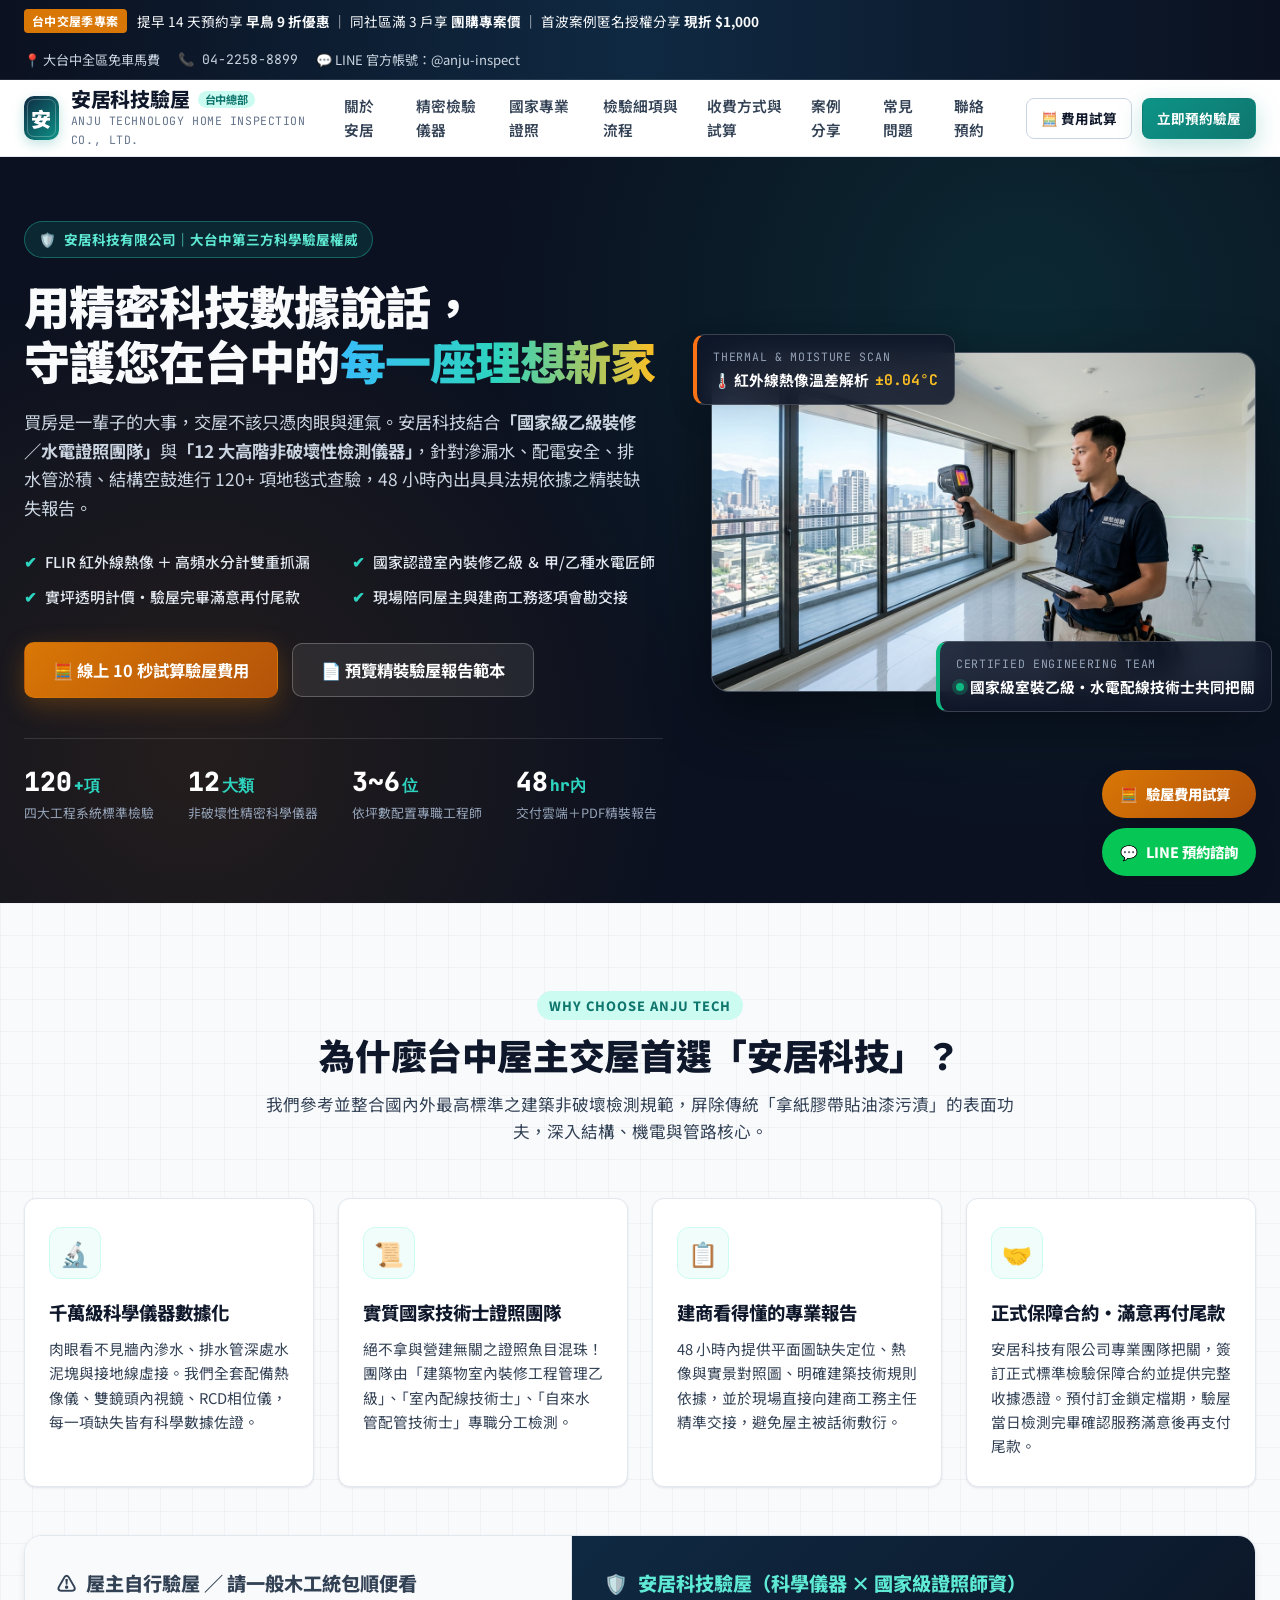
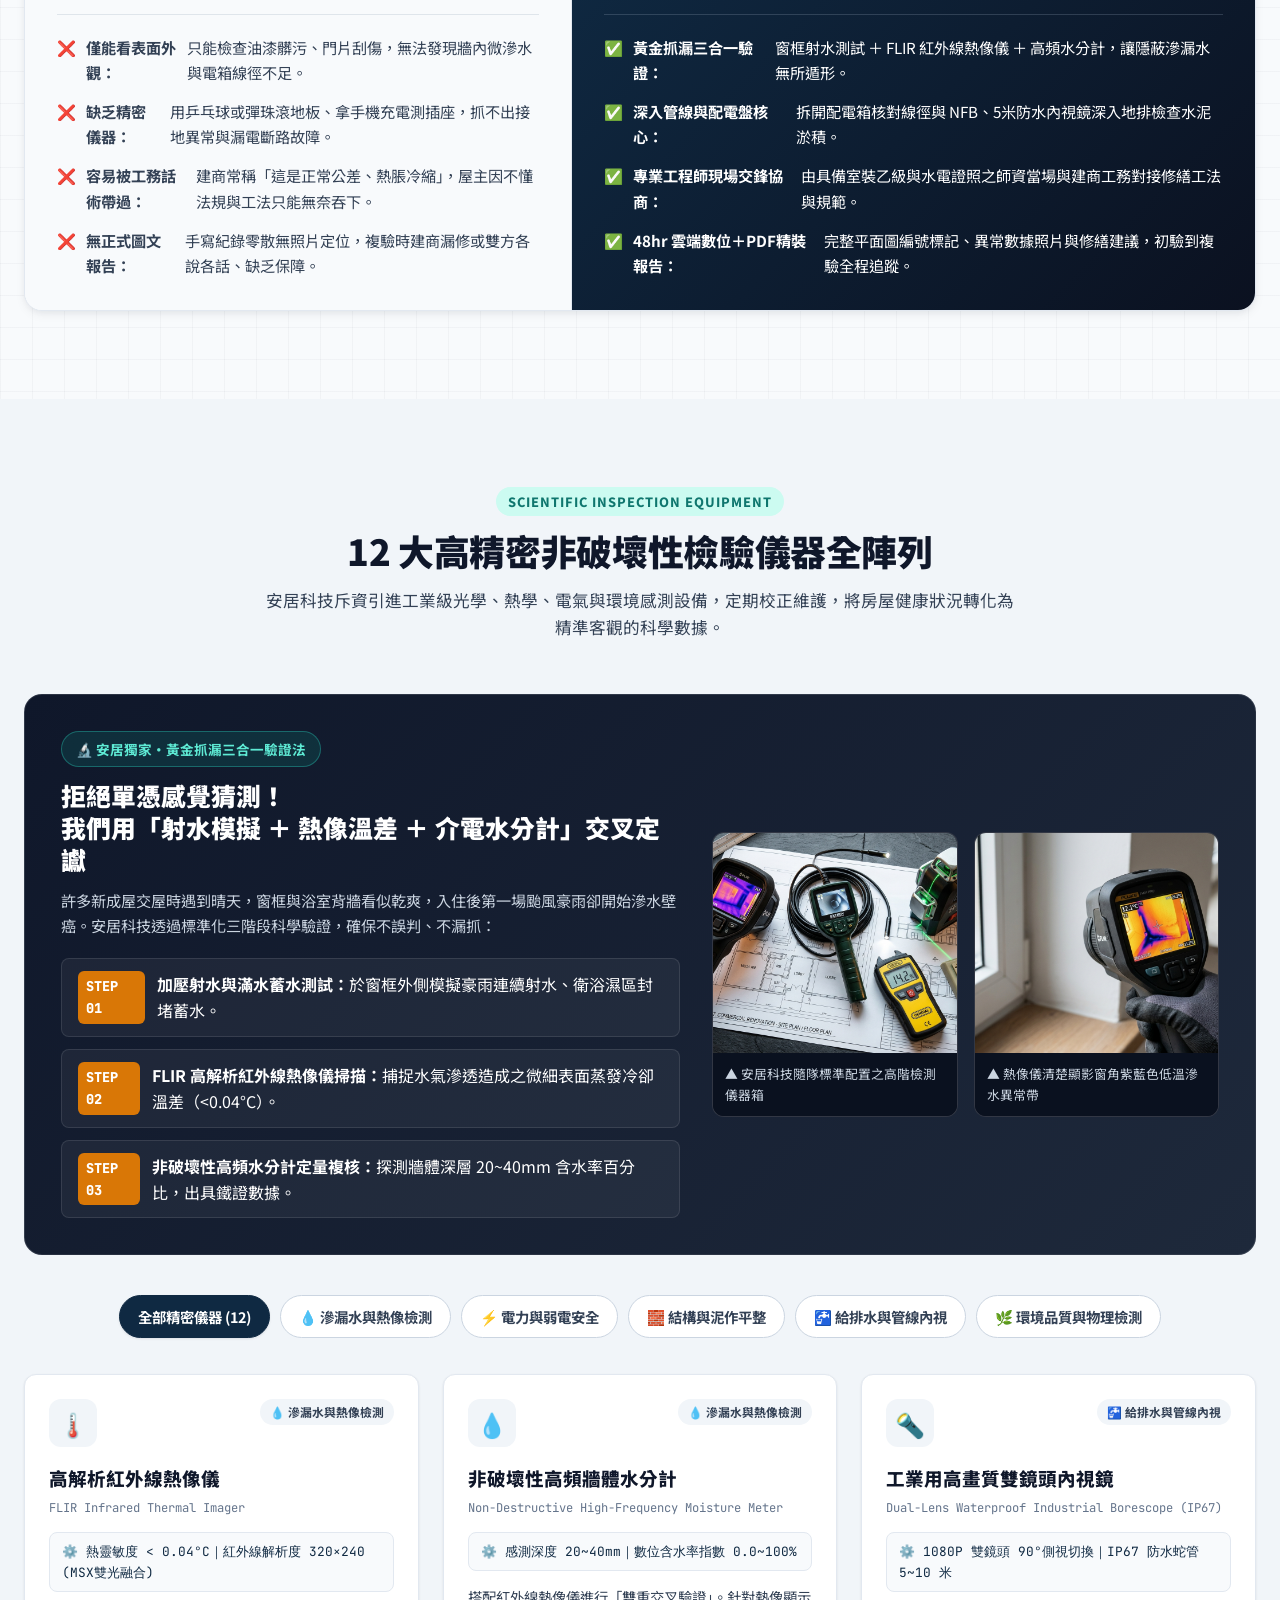
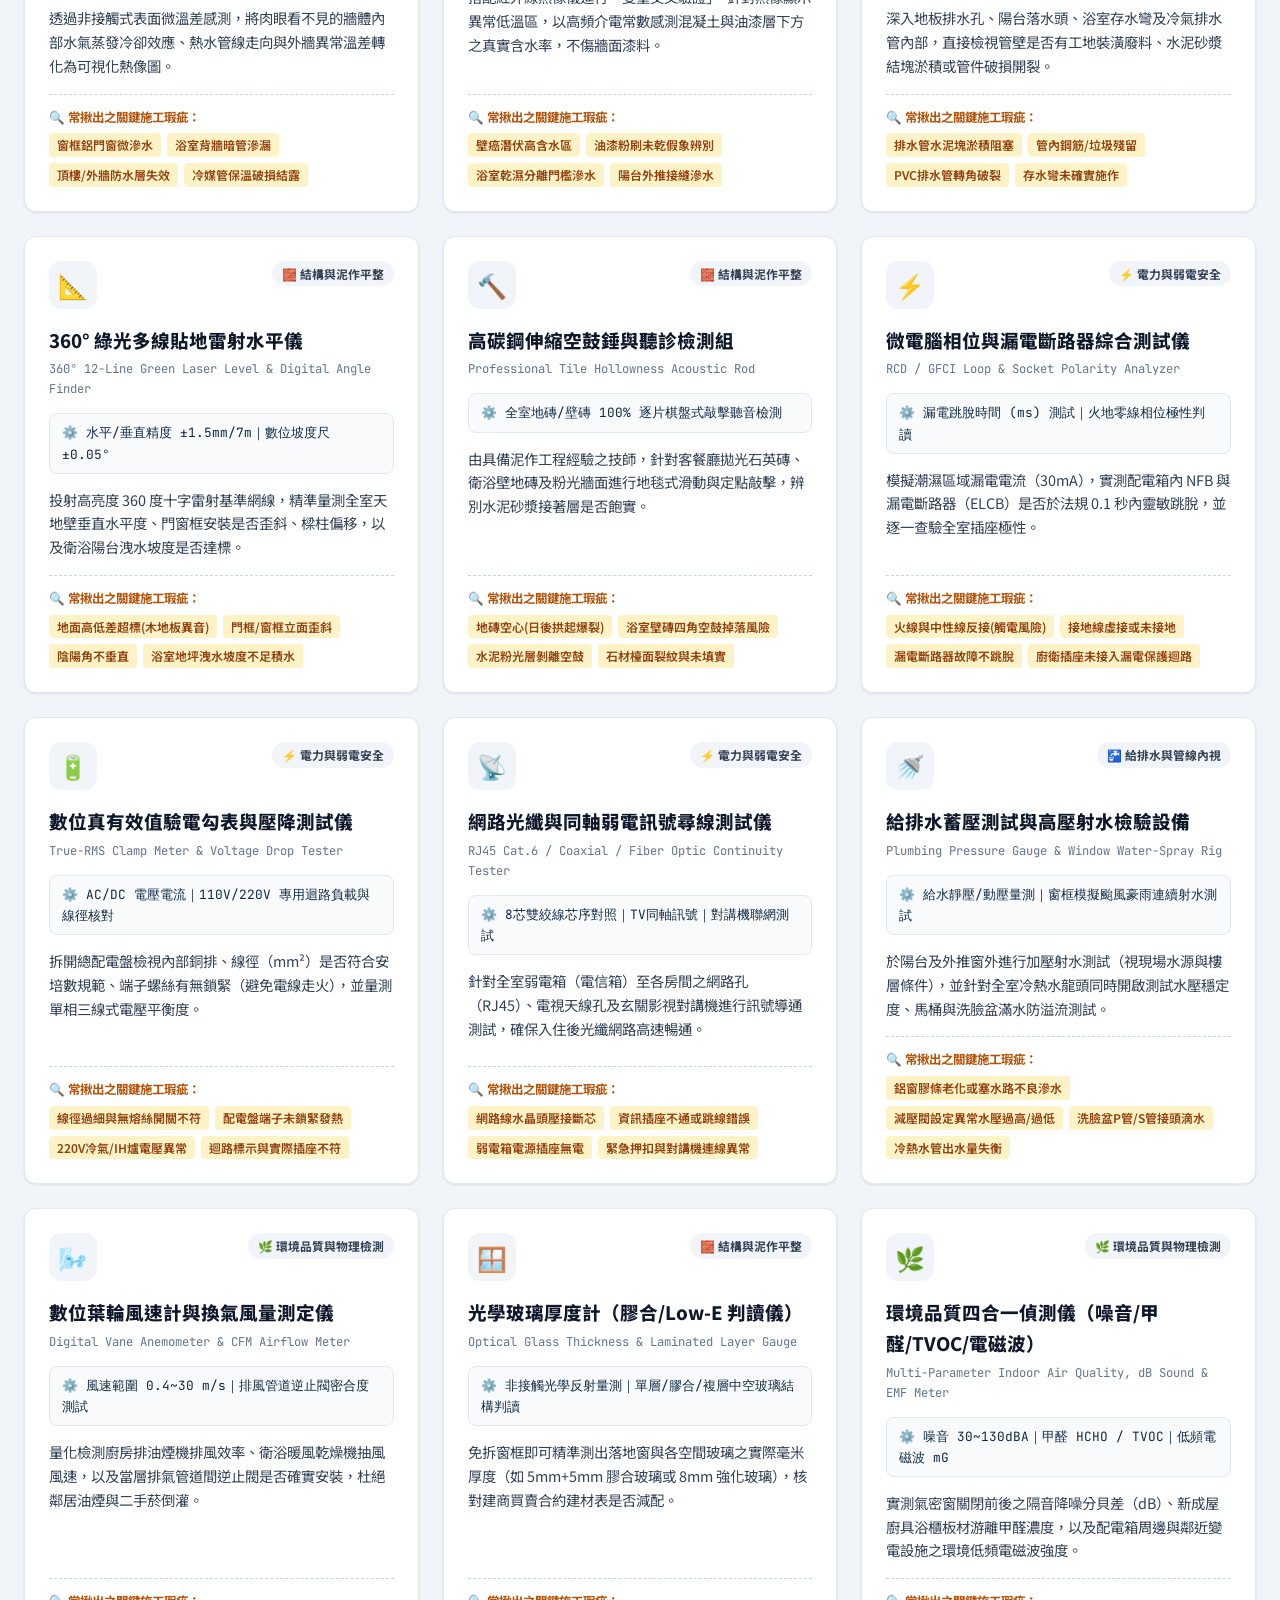
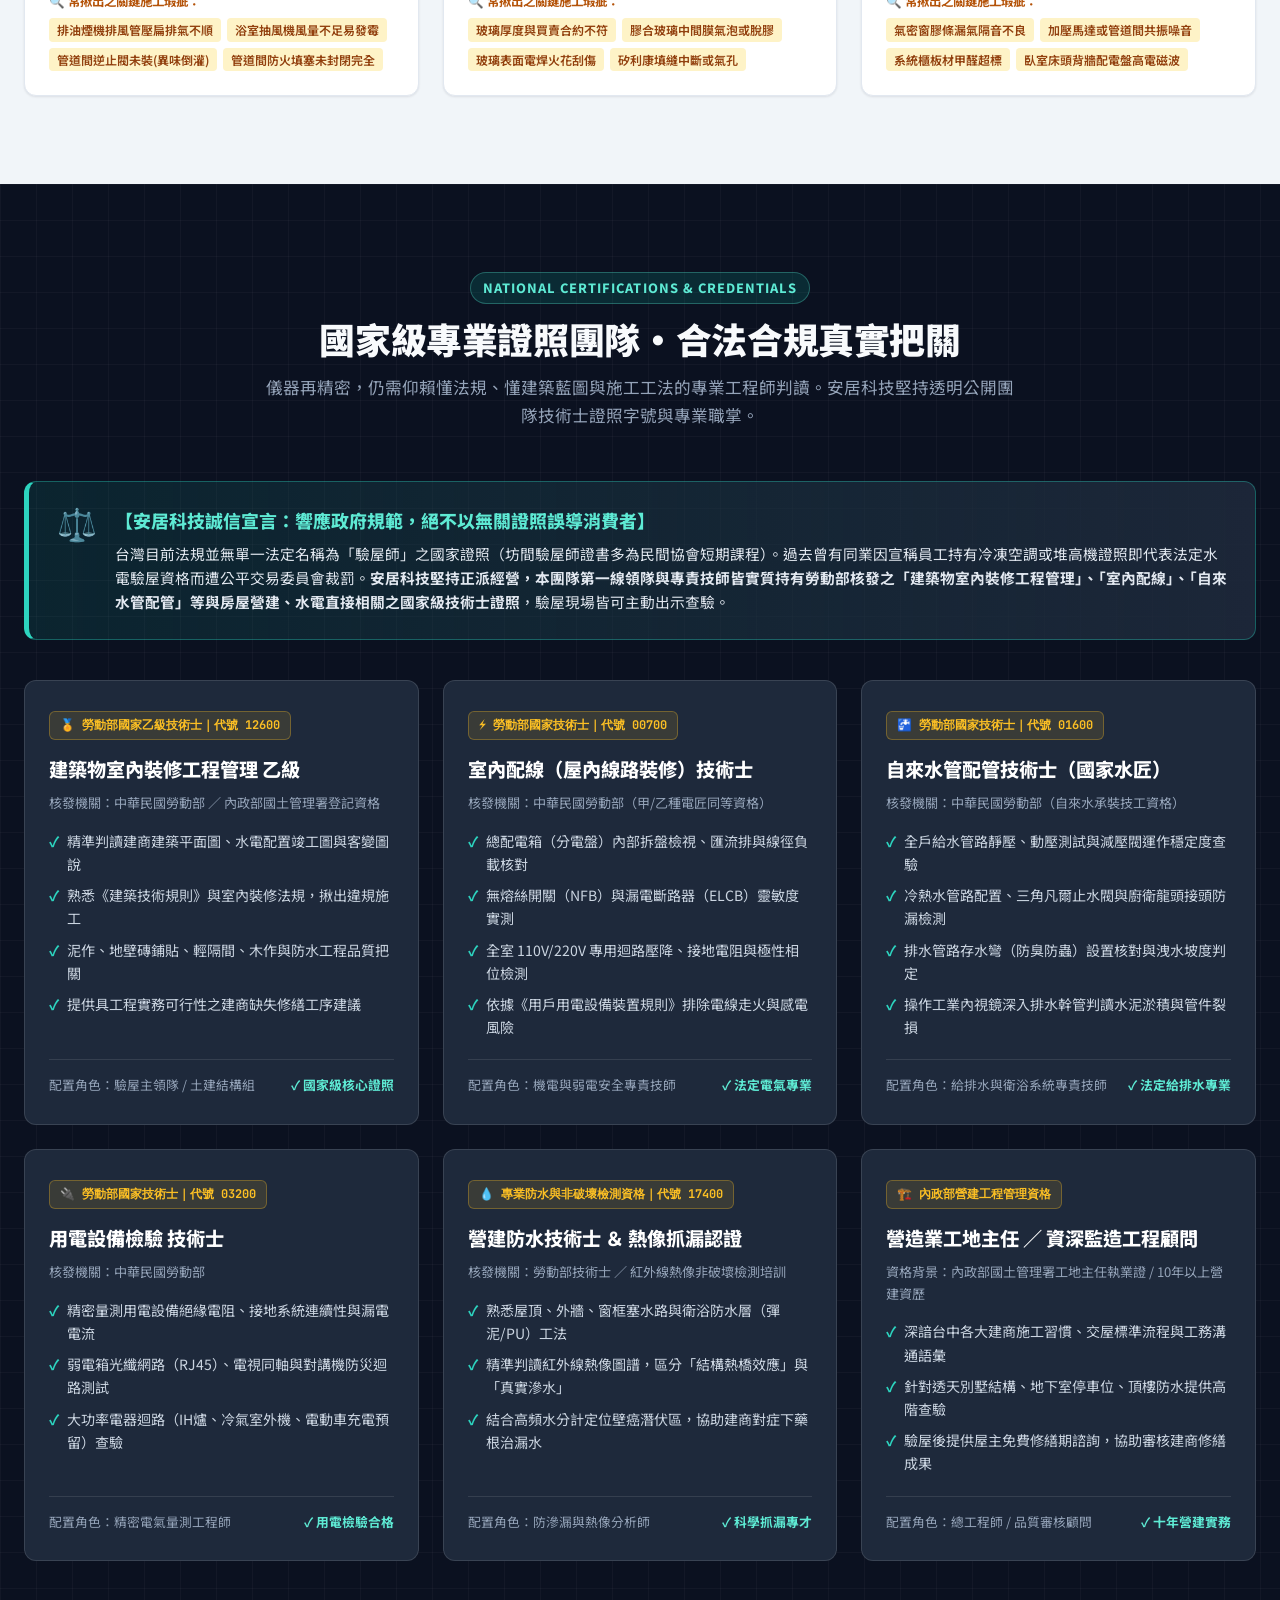
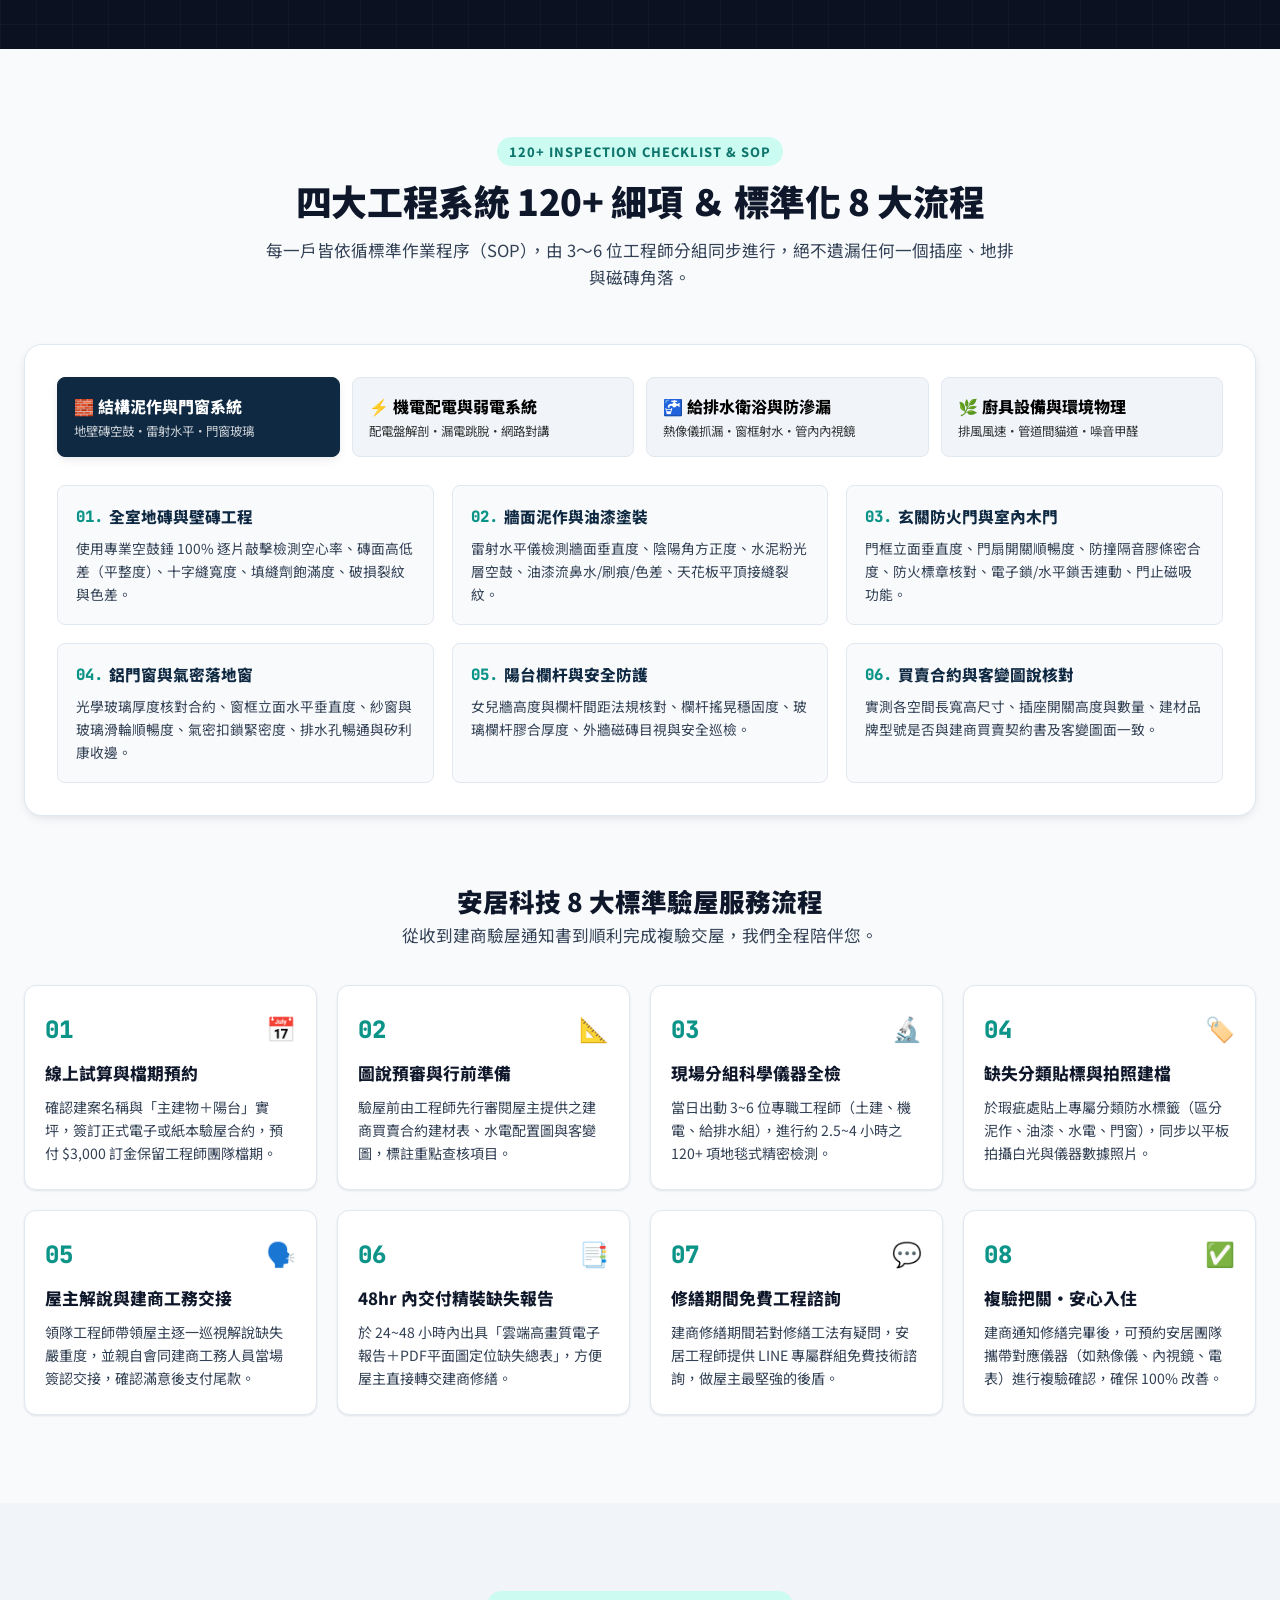
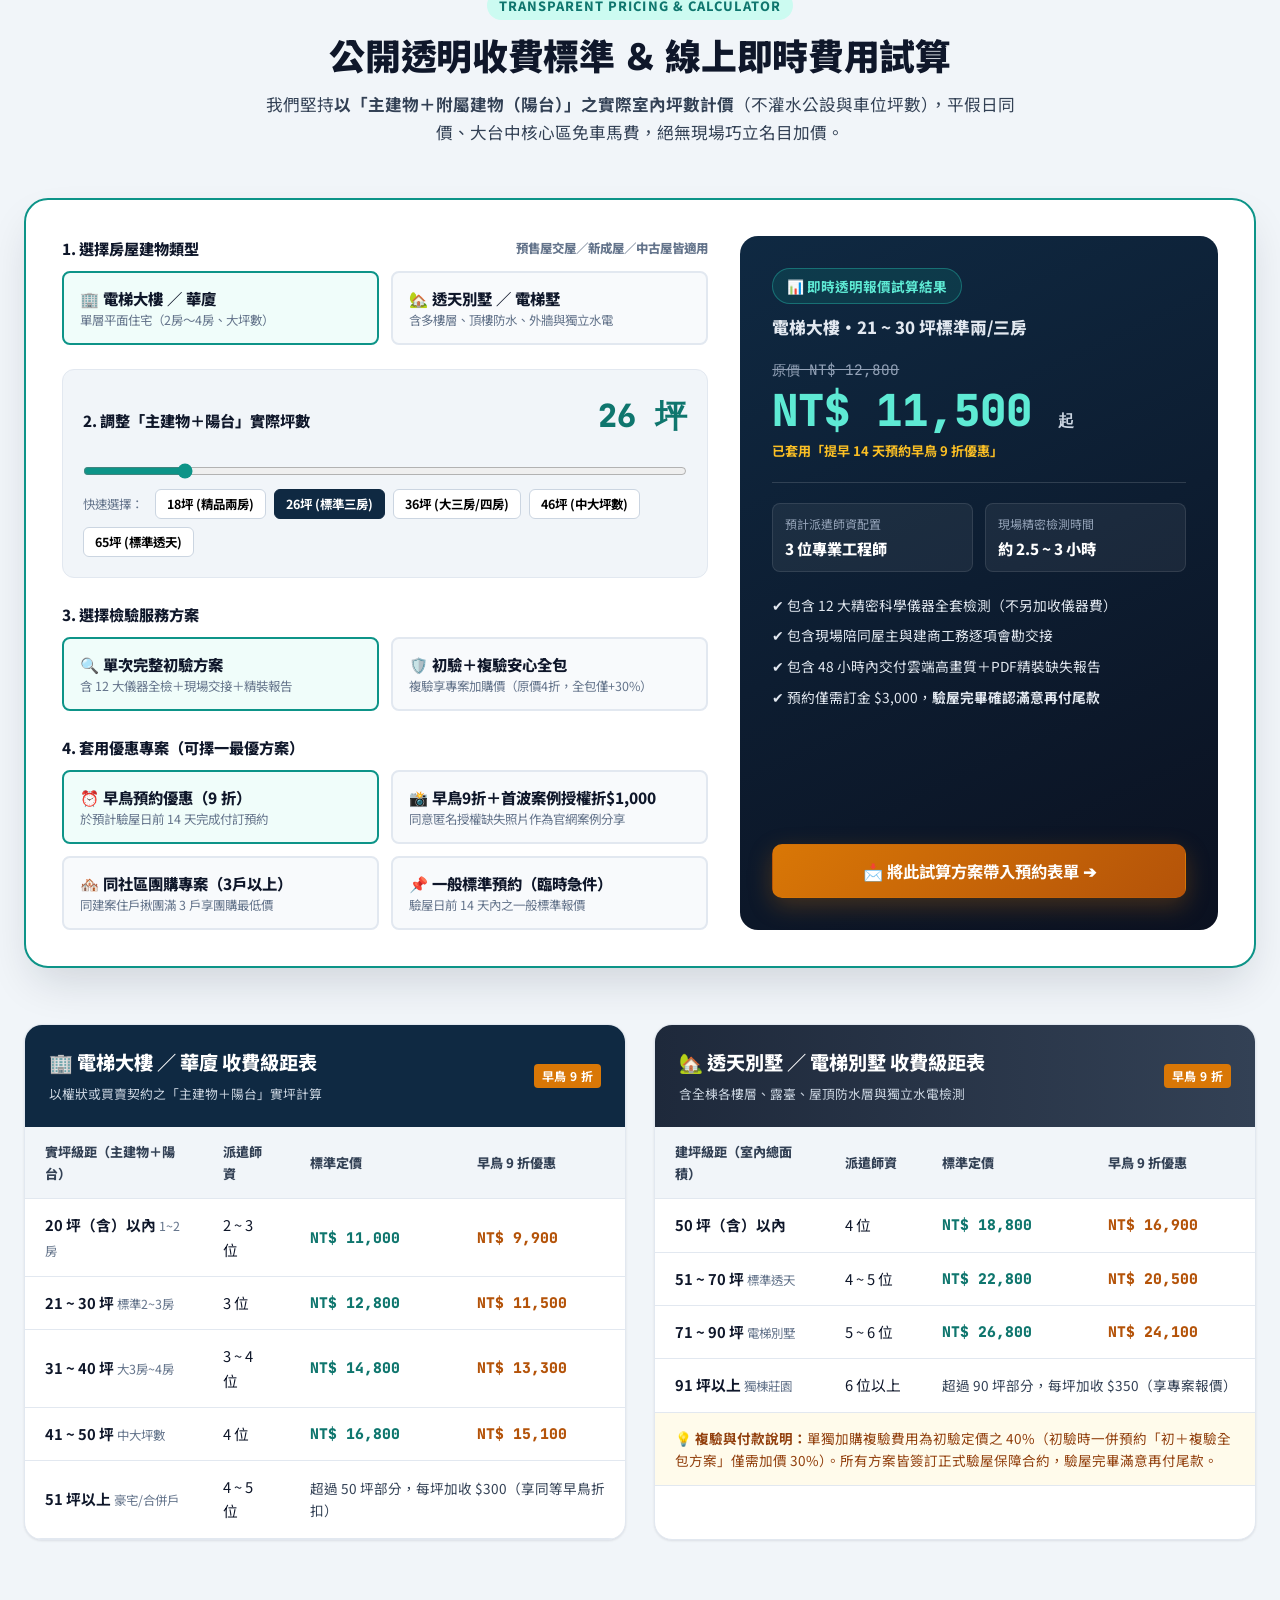
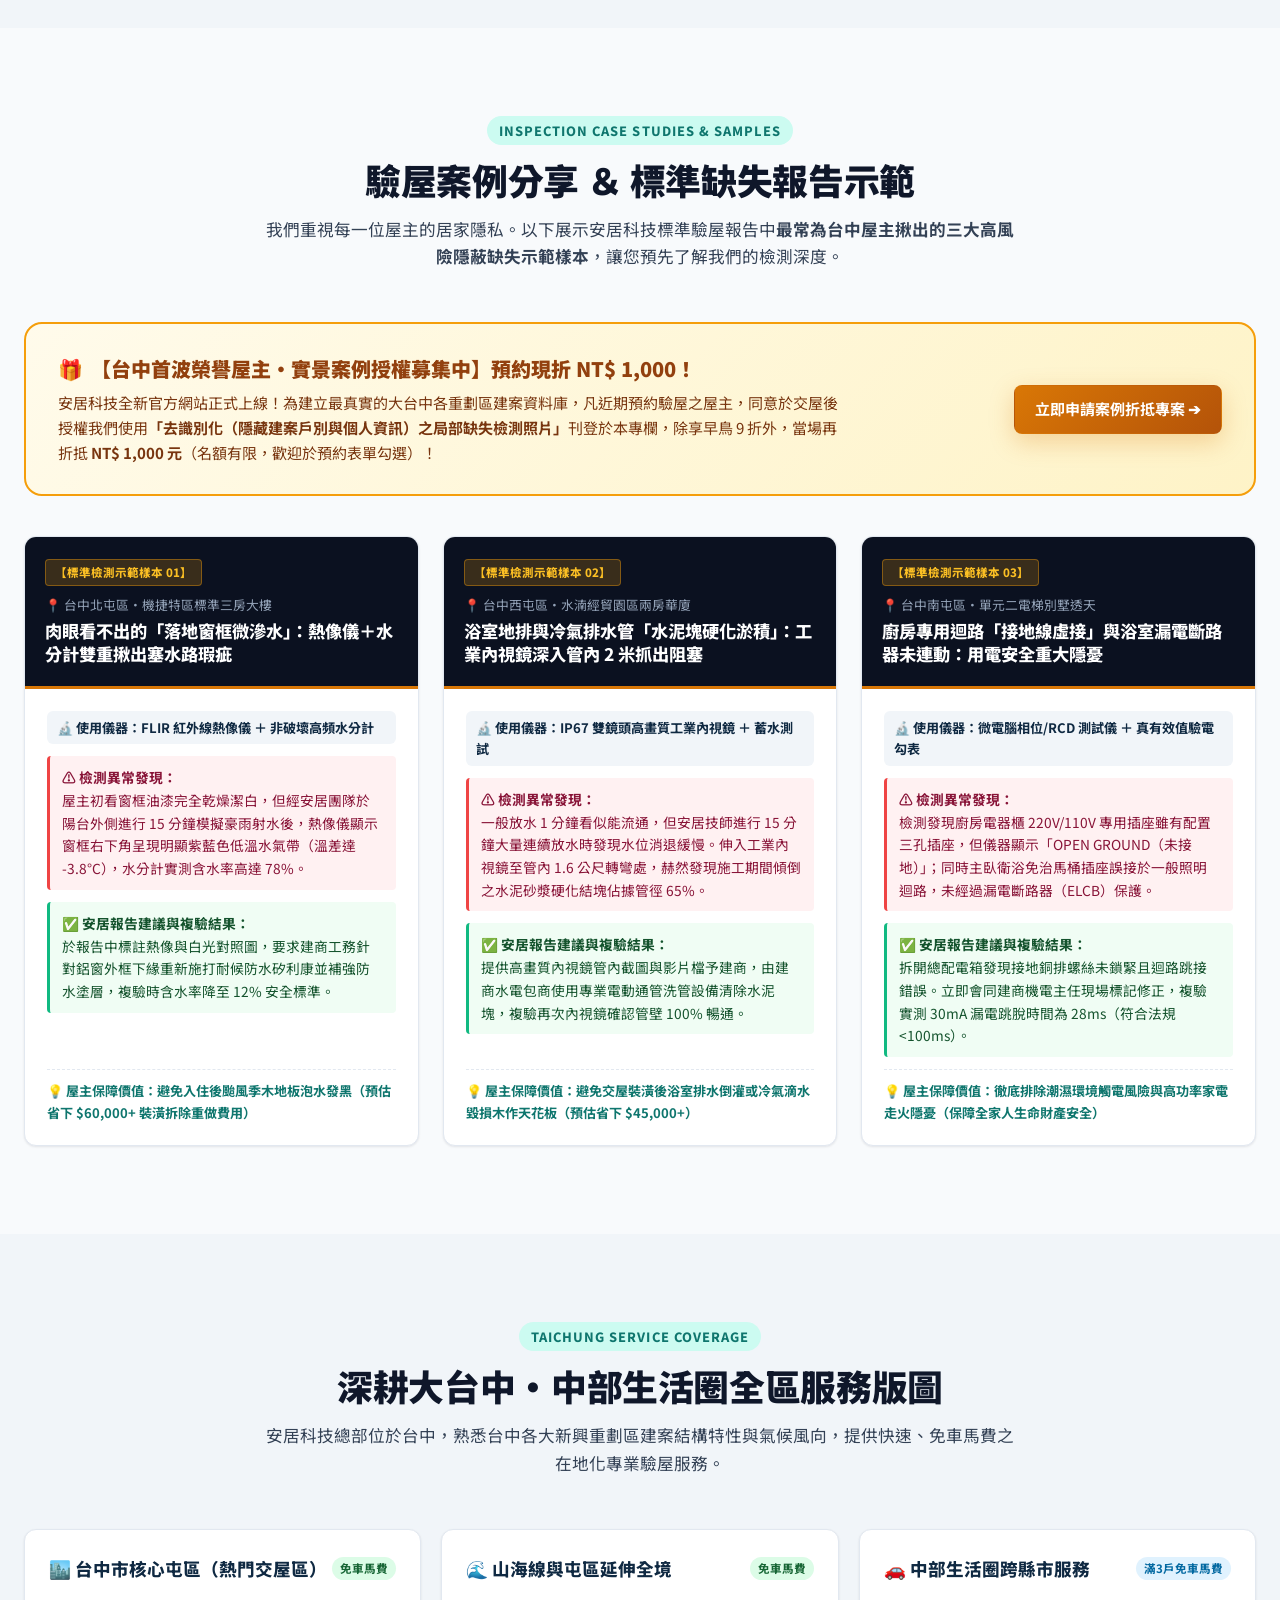
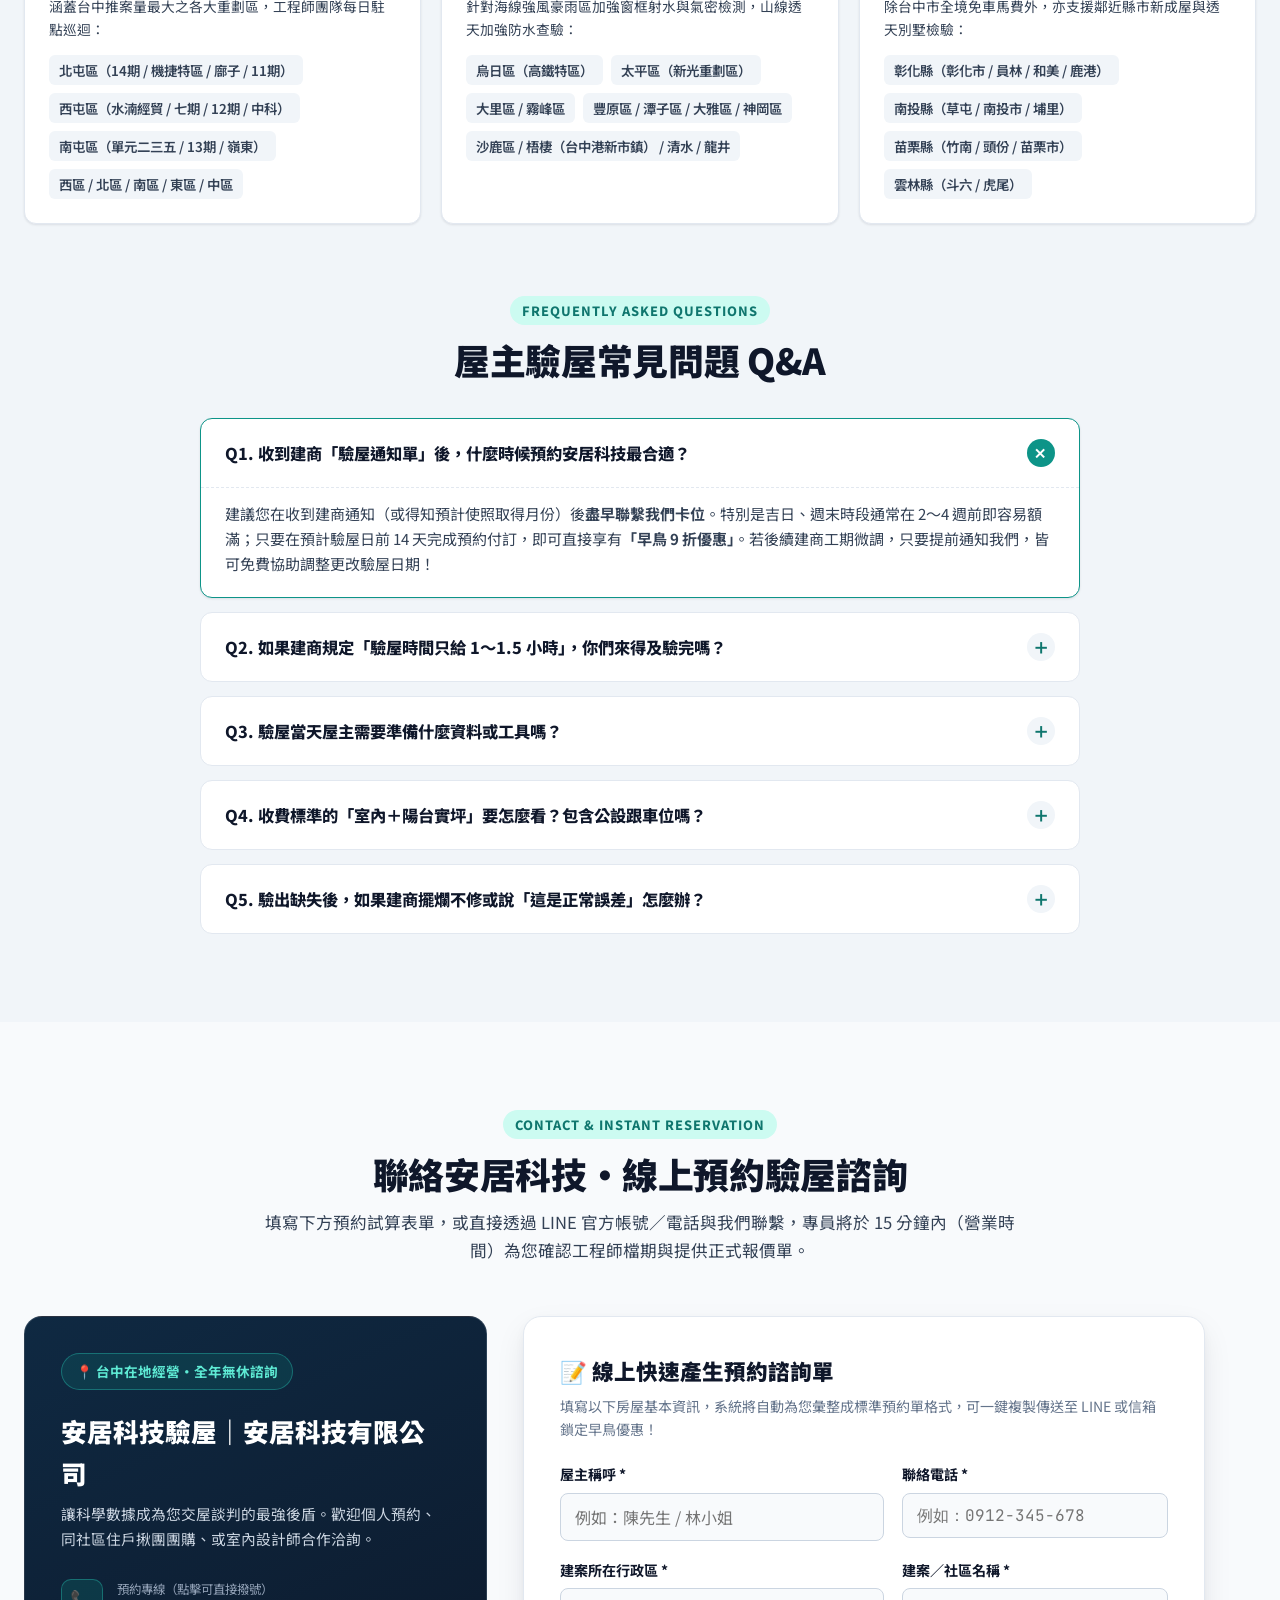
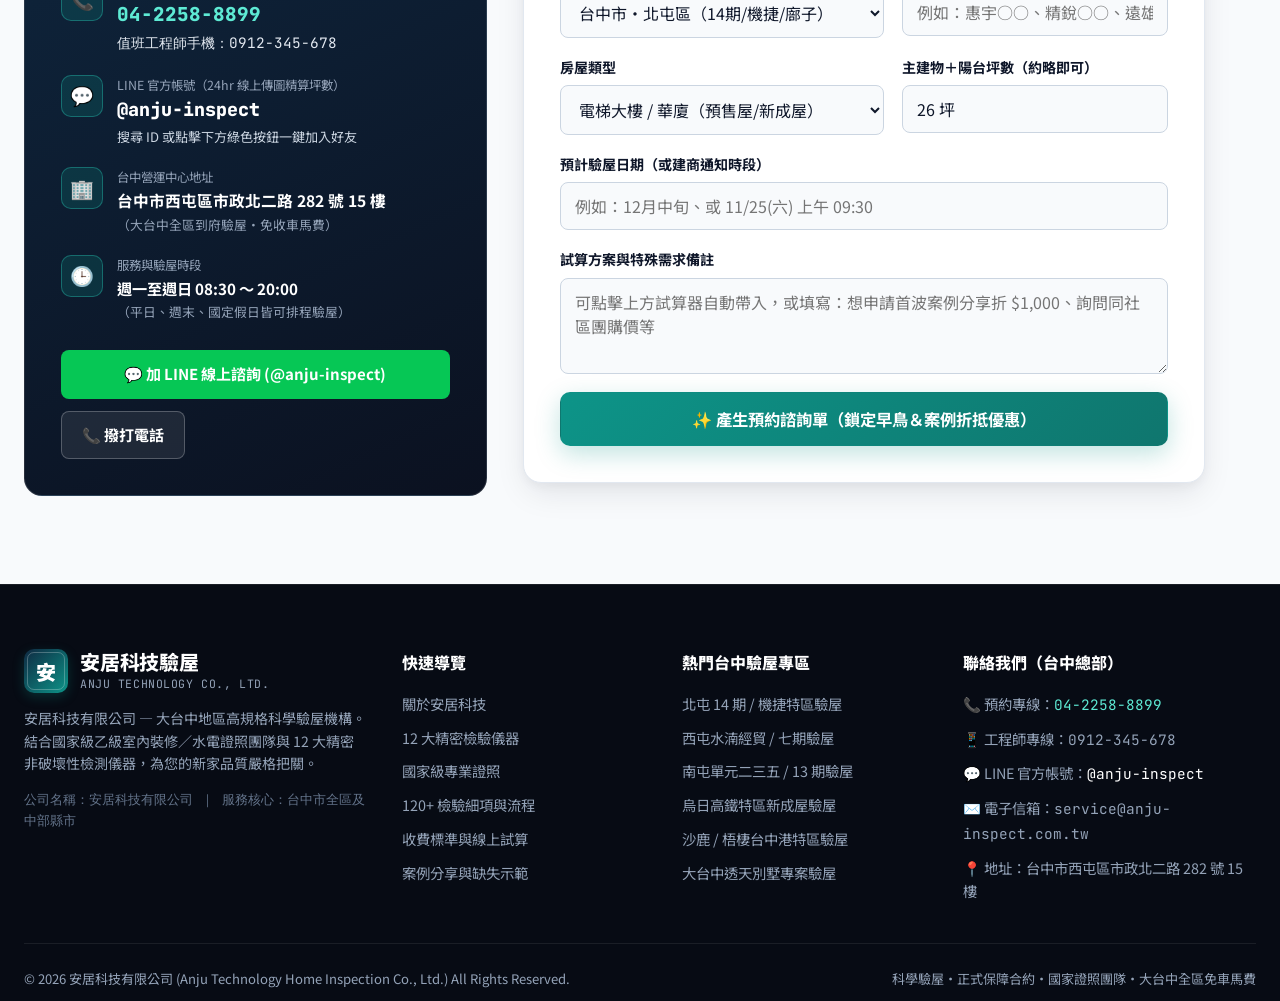
==== index.html @ 6e785d52 "feat: 初始化安居科技驗屋官方網站 (含12大精密儀器、國家證照、線上費用試算器與台中預約系統)" ====
<!DOCTYPE html>
<html lang="zh-Hant-TW">
<head>
  <meta charset="UTF-8" />
  <meta name="viewport" content="width=device-width, initial-scale=1.0" />
  <title>安居科技驗屋｜安居科技有限公司 — 台中專業科學驗屋・國家乙級證照團隊・12大精密儀器</title>
  <meta name="description" content="安居科技驗屋（安居科技有限公司）深耕大台中地區，配備FLIR高解析紅外線熱像儀、工業雙鏡頭內視鏡、高頻水分計等12大科學檢測儀器，由具備建築物室內裝修工程管理乙級、室內配線、自來水配管等國家級證照工程師團隊把關，提供透明實坪收費與48小時精裝缺失報告。" />
  <meta name="keywords" content="台中驗屋, 安居科技驗屋, 安居科技有限公司, 驗屋公司推薦, 台中驗屋收費, 預售屋驗屋, 新成屋驗屋, 透天驗屋, 紅外線熱像儀驗屋, 驗屋證照" />

  <!-- Google Fonts: Noto Sans TC & JetBrains Mono -->
  <link rel="preconnect" href="https://fonts.googleapis.com" />
  <link rel="preconnect" href="https://fonts.gstatic.com" crossorigin />
  <link href="https://fonts.googleapis.com/css2?family=JetBrains+Mono:wght@500;700;800&family=Noto+Sans+TC:wght@400;500;600;700;800;900&display=swap" rel="stylesheet" />

  <!-- Main Stylesheet -->
  <link rel="stylesheet" href="styles.css" />

  <!-- Structured Data (JSON-LD) for Local SEO in Taichung -->
  <script type="application/ld+json">
  {
    "@context": "https://schema.org",
    "@type": "ProfessionalService",
    "name": "安居科技驗屋｜安居科技有限公司",
    "description": "大台中地區專業第三方科學驗屋機構，配備紅外線熱像儀、工業用內視鏡等12大精密檢驗儀器與國家級技術士證照工程師團隊。",
    "areaServed": ["台中市", "彰化縣", "南投縣", "苗栗縣"],
    "address": {
      "@type": "PostalAddress",
      "addressLocality": "西屯區",
      "addressRegion": "台中市",
      "streetAddress": "市政北二路 282 號 15 樓",
      "addressCountry": "TW"
    },
    "telephone": "+886-4-2258-8899",
    "priceRange": "NT$9,900 - NT$28,000"
  }
  </script>
</head>
<body>

  <!-- =====================================================================
       1. Top Promotional & Trust Bar
       ===================================================================== -->
  <div class="top-promo-bar">
    <div class="container top-promo-inner">
      <div class="promo-badges">
        <span class="promo-tag">台中交屋季專案</span>
        <span>提早 14 天預約享 <strong>早鳥 9 折優惠</strong> ｜ 同社區滿 3 戶享 <strong>團購專案價</strong> ｜ 首波案例匿名授權分享 <strong>現折 $1,000</strong></span>
      </div>
      <div class="promo-contact-quick">
        <span>📍 大台中全區免車馬費</span>
        <a href="tel:0422588899" class="mono-num">📞 04-2258-8899</a>
        <a href="#contact">💬 LINE 官方帳號：@anju-inspect</a>
      </div>
    </div>
  </div>

  <!-- =====================================================================
       2. Sticky Header & Navigation
       ===================================================================== -->
  <header class="site-header" id="siteHeader">
    <div class="container header-inner">
      <a href="#" class="brand-logo" aria-label="安居科技驗屋首頁">
        <div class="logo-mark">安</div>
        <div class="brand-text">
          <div class="brand-name">
            安居科技驗屋
            <span class="region-pill">台中總部</span>
          </div>
          <span class="brand-sub">ANJU TECHNOLOGY HOME INSPECTION CO., LTD.</span>
        </div>
      </a>

      <nav class="main-nav" id="mainNav" aria-label="主導覽列">
        <a href="#why-anju" class="nav-link">關於安居</a>
        <a href="#instruments" class="nav-link">精密檢驗儀器</a>
        <a href="#certifications" class="nav-link">國家專業證照</a>
        <a href="#process" class="nav-link">檢驗細項與流程</a>
        <a href="#pricing" class="nav-link">收費方式與試算</a>
        <a href="#cases" class="nav-link">案例分享</a>
        <a href="#faq" class="nav-link">常見問題</a>
        <a href="#contact" class="nav-link">聯絡預約</a>
      </nav>

      <div class="header-actions">
        <a href="#pricing" class="btn btn-outline btn-sm">🧮 費用試算</a>
        <a href="#contact" class="btn btn-primary btn-sm">立即預約驗屋</a>
        <button class="mobile-menu-btn" id="mobileMenuBtn" aria-label="開啟選單">☰</button>
      </div>
    </div>
  </header>

  <!-- =====================================================================
       3. Hero Section
       ===================================================================== -->
  <section class="hero-section bg-blueprint">
    <div class="container hero-grid">
      <div class="hero-content">
        <div class="eyebrow-badge">
          <span>🛡️</span>
          <span>安居科技有限公司｜大台中第三方科學驗屋權威</span>
        </div>
        <h1 class="hero-title">
          用精密科技數據說話，<br />
          守護您在台中的<span class="highlight-gradient">每一座理想新家</span>
        </h1>
        <p class="hero-desc">
          買房是一輩子的大事，交屋不該只憑肉眼與運氣。安居科技結合<strong>「國家級乙級裝修／水電證照團隊」</strong>與<strong>「12 大高階非破壞性檢測儀器」</strong>，針對滲漏水、配電安全、排水管淤積、結構空鼓進行 120+ 項地毯式查驗，48 小時內出具具法規依據之精裝缺失報告。
        </p>

        <div class="hero-checklist">
          <div class="hero-check-item">
            <span class="hero-check-icon">✔</span>
            <span>FLIR 紅外線熱像 ＋ 高頻水分計雙重抓漏</span>
          </div>
          <div class="hero-check-item">
            <span class="hero-check-icon">✔</span>
            <span>國家認證室內裝修乙級 ＆ 甲/乙種水電匠師</span>
          </div>
          <div class="hero-check-item">
            <span class="hero-check-icon">✔</span>
            <span>實坪透明計價・驗屋完畢滿意再付尾款</span>
          </div>
          <div class="hero-check-item">
            <span class="hero-check-icon">✔</span>
            <span>現場陪同屋主與建商工務逐項會勘交接</span>
          </div>
        </div>

        <div class="hero-cta-group">
          <a href="#pricing" class="btn btn-amber btn-lg">🧮 線上 10 秒試算驗屋費用</a>
          <button type="button" class="btn btn-outline-light btn-lg js-open-report-modal">📄 預覽精裝驗屋報告範本</button>
        </div>

        <div class="hero-metrics">
          <div class="metric-box">
            <div class="metric-val">120<span>+項</span></div>
            <div class="metric-label">四大工程系統標準檢驗</div>
          </div>
          <div class="metric-box">
            <div class="metric-val">12<span>大類</span></div>
            <div class="metric-label">非破壞性精密科學儀器</div>
          </div>
          <div class="metric-box">
            <div class="metric-val">3~6<span>位</span></div>
            <div class="metric-label">依坪數配置專職工程師</div>
          </div>
          <div class="metric-box">
            <div class="metric-val">48<span>hr內</span></div>
            <div class="metric-label">交付雲端＋PDF精裝報告</div>
          </div>
        </div>
      </div>

      <div class="hero-visual-wrap">
        <div class="hud-card hud-top-left">
          <div class="hud-title">THERMAL & MOISTURE SCAN</div>
          <div class="hud-value">
            <span>🌡️ 紅外線熱像溫差解析</span>
            <span class="mono-num" style="color:#FBBF24;">±0.04°C</span>
          </div>
        </div>

        <div class="hero-image-frame">
          <img src="assets/hero-inspection.jpg" alt="安居科技驗屋工程師於台中新成屋使用紅外線熱像儀與平板進行精密檢測" />
        </div>

        <div class="hud-card hud-bottom-right">
          <div class="hud-title">CERTIFIED ENGINEERING TEAM</div>
          <div class="hud-value">
            <span class="pulse-dot"></span>
            <span>國家級室裝乙級・水電配線技術士共同把關</span>
          </div>
        </div>
      </div>
    </div>
  </section>

  <!-- =====================================================================
       4. Why Choose Anju Tech (#why-anju)
       ===================================================================== -->
  <section class="section bg-light-grid" id="why-anju">
    <div class="container">
      <div class="section-header">
        <span class="section-tag">WHY CHOOSE ANJU TECH</span>
        <h2 class="section-title">為什麼台中屋主交屋首選「安居科技」？</h2>
        <p class="section-desc">
          我們參考並整合國內外最高標準之建築非破壞檢測規範，屏除傳統「拿紙膠帶貼油漆污漬」的表面功夫，深入結構、機電與管路核心。
        </p>
      </div>

      <div class="value-cards-grid">
        <div class="value-card">
          <div class="value-icon">🔬</div>
          <h3>千萬級科學儀器數據化</h3>
          <p>肉眼看不見牆內滲水、排水管深處水泥塊與接地線虛接。我們全套配備熱像儀、雙鏡頭內視鏡、RCD相位儀，每一項缺失皆有科學數據佐證。</p>
        </div>
        <div class="value-card">
          <div class="value-icon">📜</div>
          <h3>實質國家技術士證照團隊</h3>
          <p>絕不拿與營建無關之證照魚目混珠！團隊由「建築物室內裝修工程管理乙級」、「室內配線技術士」、「自來水管配管技術士」專職分工檢測。</p>
        </div>
        <div class="value-card">
          <div class="value-icon">📋</div>
          <h3>建商看得懂的專業報告</h3>
          <p>48 小時內提供平面圖缺失定位、熱像與實景對照圖、明確建築技術規則依據，並於現場直接向建商工務主任精準交接，避免屋主被話術敷衍。</p>
        </div>
        <div class="value-card">
          <div class="value-icon">🤝</div>
          <h3>正式保障合約・滿意再付尾款</h3>
          <p>安居科技有限公司專業團隊把關，簽訂正式標準檢驗保障合約並提供完整收據憑證。預付訂金鎖定檔期，驗屋當日檢測完畢確認服務滿意後再支付尾款。</p>
        </div>
      </div>

      <!-- Comparison Box: 自行驗屋 vs 安居科技驗屋 -->
      <div class="vs-comparison-box">
        <div class="vs-grid">
          <div class="vs-col vs-col-traditional">
            <div class="vs-col-header" style="color:var(--text-secondary);">
              <span>⚠️</span>
              <span>屋主自行驗屋 ／ 請一般木工統包順便看</span>
            </div>
            <ul class="vs-list" style="color:var(--text-secondary);">
              <li>❌ <strong>僅能看表面外觀：</strong>只能檢查油漆髒污、門片刮傷，無法發現牆內微滲水與電箱線徑不足。</li>
              <li>❌ <strong>缺乏精密儀器：</strong>用乒乓球或彈珠滾地板、拿手機充電測插座，抓不出接地異常與漏電斷路故障。</li>
              <li>❌ <strong>容易被工務話術帶過：</strong>建商常稱「這是正常公差、熱脹冷縮」，屋主因不懂法規與工法只能無奈吞下。</li>
              <li>❌ <strong>無正式圖文報告：</strong>手寫紀錄零散無照片定位，複驗時建商漏修或雙方各說各話、缺乏保障。</li>
            </ul>
          </div>

          <div class="vs-col vs-col-anju">
            <div class="vs-col-header" style="color:#5EEAD4;">
              <span>🛡️</span>
              <span>安居科技驗屋（科學儀器 × 國家級證照師資）</span>
            </div>
            <ul class="vs-list">
              <li>✅ <strong>黃金抓漏三合一驗證：</strong>窗框射水測試 ＋ FLIR 紅外線熱像儀 ＋ 高頻水分計，讓隱蔽滲漏水無所遁形。</li>
              <li>✅ <strong>深入管線與配電盤核心：</strong>拆開配電箱核對線徑與 NFB、5米防水內視鏡深入地排檢查水泥淤積。</li>
              <li>✅ <strong>專業工程師現場交鋒協商：</strong>由具備室裝乙級與水電證照之師資當場與建商工務對接修繕工法與規範。</li>
              <li>✅ <strong>48hr 雲端數位＋PDF精裝報告：</strong>完整平面圖編號標記、異常數據照片與修繕建議，初驗到複驗全程追蹤。</li>
            </ul>
          </div>
        </div>
      </div>
    </div>
  </section>

  <!-- =====================================================================
       5. Precision Inspection Instruments (#instruments)
       ===================================================================== -->
  <section class="section section-subtle" id="instruments">
    <div class="container">
      <div class="section-header">
        <span class="section-tag">SCIENTIFIC INSPECTION EQUIPMENT</span>
        <h2 class="section-title">12 大高精密非破壞性檢驗儀器全陣列</h2>
        <p class="section-desc">
          安居科技斥資引進工業級光學、熱學、電氣與環境感測設備，定期校正維護，將房屋健康狀況轉化為精準客觀的科學數據。
        </p>
      </div>

      <!-- Visual Spotlight: Three-stage Leak Verification -->
      <div class="instrument-spotlight">
        <div>
          <span class="eyebrow-badge" style="margin-bottom:12px;">🔬 安居獨家・黃金抓漏三合一驗證法</span>
          <h3 style="font-size:1.55rem; font-weight:900; margin-bottom:12px; line-height:1.3;">
            拒絕單憑感覺猜測！<br />我們用「射水模擬 ＋ 熱像溫差 ＋ 介電水分計」交叉定讞
          </h3>
          <p style="color:#CBD5E1; font-size:0.95rem;">
            許多新成屋交屋時遇到晴天，窗框與浴室背牆看似乾爽，入住後第一場颱風豪雨卻開始滲水壁癌。安居科技透過標準化三階段科學驗證，確保不誤判、不漏抓：
          </p>
          <div class="triple-verify-steps">
            <div class="verify-step">
              <span class="verify-step-num">STEP 01</span>
              <span><strong>加壓射水與滿水蓄水測試：</strong>於窗框外側模擬豪雨連續射水、衛浴濕區封堵蓄水。</span>
            </div>
            <div class="verify-step">
              <span class="verify-step-num">STEP 02</span>
              <span><strong>FLIR 高解析紅外線熱像儀掃描：</strong>捕捉水氣滲透造成之微細表面蒸發冷卻溫差（&lt;0.04°C）。</span>
            </div>
            <div class="verify-step">
              <span class="verify-step-num">STEP 03</span>
              <span><strong>非破壞性高頻水分計定量複核：</strong>探測牆體深層 20~40mm 含水率百分比，出具鐵證數據。</span>
            </div>
          </div>
        </div>

        <div class="spotlight-media">
          <div class="spotlight-img-card">
            <img src="assets/instruments-showcase.jpg" alt="安居科技驗屋全套精密檢測儀器陣列展示" />
            <div class="spotlight-img-caption">▲ 安居科技隨隊標準配置之高階檢測儀器箱</div>
          </div>
          <div class="spotlight-img-card">
            <img src="assets/thermal-demo.jpg" alt="紅外線熱像儀實測窗框角落微滲水低溫異常區" />
            <div class="spotlight-img-caption">▲ 熱像儀清楚顯影窗角紫藍色低溫滲水異常帶</div>
          </div>
        </div>
      </div>

      <!-- Category Filter Buttons -->
      <div class="filter-tabs" role="tablist" aria-label="檢驗儀器分類篩選">
        <button class="filter-btn active" data-filter="all">全部精密儀器 (12)</button>
        <button class="filter-btn" data-filter="leak">💧 滲漏水與熱像檢測</button>
        <button class="filter-btn" data-filter="electric">⚡ 電力與弱電安全</button>
        <button class="filter-btn" data-filter="structure">🧱 結構與泥作平整</button>
        <button class="filter-btn" data-filter="plumbing">🚰 給排水與管線內視</button>
        <button class="filter-btn" data-filter="env">🌿 環境品質與物理檢測</button>
      </div>

      <!-- Dynamic Instruments Grid (Rendered by app.js) -->
      <div class="instruments-grid" id="instrumentsGrid"></div>
    </div>
  </section>

  <!-- =====================================================================
       6. National Certifications & Team Credentials (#certifications)
       ===================================================================== -->
  <section class="section section-dark bg-blueprint" id="certifications">
    <div class="container">
      <div class="section-header">
        <span class="section-tag">NATIONAL CERTIFICATIONS & CREDENTIALS</span>
        <h2 class="section-title">國家級專業證照團隊・合法合規真實把關</h2>
        <p class="section-desc">
          儀器再精密，仍需仰賴懂法規、懂建築藍圖與施工工法的專業工程師判讀。安居科技堅持透明公開團隊技術士證照字號與專業職掌。
        </p>
      </div>

      <!-- Honest & FTC-Compliant Industry Notice -->
      <div class="compliance-notice">
        <div class="compliance-icon">⚖️</div>
        <div>
          <h3>【安居科技誠信宣言：響應政府規範，絕不以無關證照誤導消費者】</h3>
          <p>
            台灣目前法規並無單一法定名稱為「驗屋師」之國家證照（坊間驗屋師證書多為民間協會短期課程）。過去曾有同業因宣稱員工持有冷凍空調或堆高機證照即代表法定水電驗屋資格而遭公平交易委員會裁罰。<strong>安居科技堅持正派經營，本團隊第一線領隊與專責技師皆實質持有勞動部核發之「建築物室內裝修工程管理」、「室內配線」、「自來水管配管」等與房屋營建、水電直接相關之國家級技術士證照</strong>，驗屋現場皆可主動出示查驗。
          </p>
        </div>
      </div>

      <div class="certs-grid">
        <!-- Cert 1 -->
        <article class="cert-card">
          <div>
            <div class="cert-seal">🏅 勞動部國家乙級技術士｜代號 12600</div>
            <h3 class="cert-title">建築物室內裝修工程管理 乙級</h3>
            <div class="cert-authority">核發機關：中華民國勞動部 ／ 內政部國土管理署登記資格</div>
            <ul class="cert-scope-list">
              <li>精準判讀建商建築平面圖、水電配置竣工圖與客變圖說</li>
              <li>熟悉《建築技術規則》與室內裝修法規，揪出違規施工</li>
              <li>泥作、地壁磚鋪貼、輕隔間、木作與防水工程品質把關</li>
              <li>提供具工程實務可行性之建商缺失修繕工序建議</li>
            </ul>
          </div>
          <div class="cert-footer">
            <span>配置角色：驗屋主領隊 / 土建結構組</span>
            <span class="cert-verify-badge">✓ 國家級核心證照</span>
          </div>
        </article>

        <!-- Cert 2 -->
        <article class="cert-card">
          <div>
            <div class="cert-seal">⚡ 勞動部國家技術士｜代號 00700</div>
            <h3 class="cert-title">室內配線（屋內線路裝修）技術士</h3>
            <div class="cert-authority">核發機關：中華民國勞動部（甲/乙種電匠同等資格）</div>
            <ul class="cert-scope-list">
              <li>總配電箱（分電盤）內部拆盤檢視、匯流排與線徑負載核對</li>
              <li>無熔絲開關（NFB）與漏電斷路器（ELCB）靈敏度實測</li>
              <li>全室 110V/220V 專用迴路壓降、接地電阻與極性相位檢測</li>
              <li>依據《用戶用電設備裝置規則》排除電線走火與感電風險</li>
            </ul>
          </div>
          <div class="cert-footer">
            <span>配置角色：機電與弱電安全專責技師</span>
            <span class="cert-verify-badge">✓ 法定電氣專業</span>
          </div>
        </article>

        <!-- Cert 3 -->
        <article class="cert-card">
          <div>
            <div class="cert-seal">🚰 勞動部國家技術士｜代號 01600</div>
            <h3 class="cert-title">自來水管配管技術士（國家水匠）</h3>
            <div class="cert-authority">核發機關：中華民國勞動部（自來水承裝技工資格）</div>
            <ul class="cert-scope-list">
              <li>全戶給水管路靜壓、動壓測試與減壓閥運作穩定度查驗</li>
              <li>冷熱水管路配置、三角凡爾止水閥與廚衛龍頭接頭防漏檢測</li>
              <li>排水管路存水彎（防臭防蟲）設置核對與洩水坡度判定</li>
              <li>操作工業內視鏡深入排水幹管判讀水泥淤積與管件裂損</li>
            </ul>
          </div>
          <div class="cert-footer">
            <span>配置角色：給排水與衛浴系統專責技師</span>
            <span class="cert-verify-badge">✓ 法定給排水專業</span>
          </div>
        </article>

        <!-- Cert 4 -->
        <article class="cert-card">
          <div>
            <div class="cert-seal">🔌 勞動部國家技術士｜代號 03200</div>
            <h3 class="cert-title">用電設備檢驗 技術士</h3>
            <div class="cert-authority">核發機關：中華民國勞動部</div>
            <ul class="cert-scope-list">
              <li>精密量測用電設備絕緣電阻、接地系統連續性與漏電電流</li>
              <li>弱電箱光纖網路（RJ45）、電視同軸與對講機防災迴路測試</li>
              <li>大功率電器迴路（IH爐、冷氣室外機、電動車充電預留）查驗</li>
            </ul>
          </div>
          <div class="cert-footer">
            <span>配置角色：精密電氣量測工程師</span>
            <span class="cert-verify-badge">✓ 用電檢驗合格</span>
          </div>
        </article>

        <!-- Cert 5 -->
        <article class="cert-card">
          <div>
            <div class="cert-seal">💧 專業防水與非破壞檢測資格｜代號 17400</div>
            <h3 class="cert-title">營建防水技術士 ＆ 熱像抓漏認證</h3>
            <div class="cert-authority">核發機關：勞動部技術士 ／ 紅外線熱像非破壞檢測培訓</div>
            <ul class="cert-scope-list">
              <li>熟悉屋頂、外牆、窗框塞水路與衛浴防水層（彈泥/PU）工法</li>
              <li>精準判讀紅外線熱像圖譜，區分「結構熱橋效應」與「真實滲水」</li>
              <li>結合高頻水分計定位壁癌潛伏區，協助建商對症下藥根治漏水</li>
            </ul>
          </div>
          <div class="cert-footer">
            <span>配置角色：防滲漏與熱像分析師</span>
            <span class="cert-verify-badge">✓ 科學抓漏專才</span>
          </div>
        </article>

        <!-- Cert 6 -->
        <article class="cert-card">
          <div>
            <div class="cert-seal">🏗️ 內政部營建工程管理資格</div>
            <h3 class="cert-title">營造業工地主任 ／ 資深監造工程顧問</h3>
            <div class="cert-authority">資格背景：內政部國土管理署工地主任執業證 / 10年以上營建資歷</div>
            <ul class="cert-scope-list">
              <li>深諳台中各大建商施工習慣、交屋標準流程與工務溝通語彙</li>
              <li>針對透天別墅結構、地下室停車位、頂樓防水提供高階查驗</li>
              <li>驗屋後提供屋主免費修繕期諮詢，協助審核建商修繕成果</li>
            </ul>
          </div>
          <div class="cert-footer">
            <span>配置角色：總工程師 / 品質審核顧問</span>
            <span class="cert-verify-badge">✓ 十年營建實務</span>
          </div>
        </article>
      </div>
    </div>
  </section>

  <!-- =====================================================================
       7. 120+ Inspection Scope & 8-Step SOP (#process)
       ===================================================================== -->
  <section class="section" id="process">
    <div class="container">
      <div class="section-header">
        <span class="section-tag">120+ INSPECTION CHECKLIST & SOP</span>
        <h2 class="section-title">四大工程系統 120+ 細項 ＆ 標準化 8 大流程</h2>
        <p class="section-desc">
          每一戶皆依循標準作業程序（SOP），由 3～6 位工程師分組同步進行，絕不遺漏任何一個插座、地排與磁磚角落。
        </p>
      </div>

      <!-- Interactive 4-System Scope Explorer -->
      <div class="scope-tabs-wrapper">
        <div class="scope-nav" role="tablist">
          <button class="scope-tab-btn active" data-scope="structure">
            <span class="scope-tab-title">🧱 結構泥作與門窗系統</span>
            <span class="scope-tab-sub">地壁磚空鼓・雷射水平・門窗玻璃</span>
          </button>
          <button class="scope-tab-btn" data-scope="electric">
            <span class="scope-tab-title">⚡ 機電配電與弱電系統</span>
            <span class="scope-tab-sub">配電盤解剖・漏電跳脫・網路對講</span>
          </button>
          <button class="scope-tab-btn" data-scope="plumbing">
            <span class="scope-tab-title">🚰 給排水衛浴與防滲漏</span>
            <span class="scope-tab-sub">熱像儀抓漏・窗框射水・管內內視鏡</span>
          </button>
          <button class="scope-tab-btn" data-scope="env">
            <span class="scope-tab-title">🌿 廚具設備與環境物理</span>
            <span class="scope-tab-sub">排風風速・管道間貓道・噪音甲醛</span>
          </button>
        </div>

        <!-- Rendered dynamically by app.js -->
        <div class="scope-Checklist-grid" id="scopeChecklistGrid"></div>
      </div>

      <!-- 8-Step SOP Timeline -->
      <div class="section-header" style="margin-bottom:36px;">
        <h3 style="font-size:1.6rem; font-weight:900;">安居科技 8 大標準驗屋服務流程</h3>
        <p class="section-desc">從收到建商驗屋通知書到順利完成複驗交屋，我們全程陪伴您。</p>
      </div>

      <div class="sop-grid">
        <div class="sop-step-card">
          <div class="sop-num"><span>01</span> <span>📅</span></div>
          <h4>線上試算與檔期預約</h4>
          <p>確認建案名稱與「主建物＋陽台」實坪，簽訂正式電子或紙本驗屋合約，預付 $3,000 訂金保留工程師團隊檔期。</p>
        </div>
        <div class="sop-step-card">
          <div class="sop-num"><span>02</span> <span>📐</span></div>
          <h4>圖說預審與行前準備</h4>
          <p>驗屋前由工程師先行審閱屋主提供之建商買賣合約建材表、水電配置圖與客變圖，標註重點查核項目。</p>
        </div>
        <div class="sop-step-card">
          <div class="sop-num"><span>03</span> <span>🔬</span></div>
          <h4>現場分組科學儀器全檢</h4>
          <p>當日出動 3~6 位專職工程師（土建、機電、給排水組），進行約 2.5~4 小時之 120+ 項地毯式精密檢測。</p>
        </div>
        <div class="sop-step-card">
          <div class="sop-num"><span>04</span> <span>🏷️</span></div>
          <h4>缺失分類貼標與拍照建檔</h4>
          <p>於瑕疵處貼上專屬分類防水標籤（區分泥作、油漆、水電、門窗），同步以平板拍攝白光與儀器數據照片。</p>
        </div>
        <div class="sop-step-card">
          <div class="sop-num"><span>05</span> <span>🗣️</span></div>
          <h4>屋主解說與建商工務交接</h4>
          <p>領隊工程師帶領屋主逐一巡視解說缺失嚴重度，並親自會同建商工務人員當場簽認交接，確認滿意後支付尾款。</p>
        </div>
        <div class="sop-step-card">
          <div class="sop-num"><span>06</span> <span>📑</span></div>
          <h4>48hr 內交付精裝缺失報告</h4>
          <p>於 24~48 小時內出具「雲端高畫質電子報告＋PDF平面圖定位缺失總表」，方便屋主直接轉交建商修繕。</p>
        </div>
        <div class="sop-step-card">
          <div class="sop-num"><span>07</span> <span>💬</span></div>
          <h4>修繕期間免費工程諮詢</h4>
          <p>建商修繕期間若對修繕工法有疑問，安居工程師提供 LINE 專屬群組免費技術諮詢，做屋主最堅強的後盾。</p>
        </div>
        <div class="sop-step-card">
          <div class="sop-num"><span>08</span> <span>✅</span></div>
          <h4>複驗把關・安心入住</h4>
          <p>建商通知修繕完畢後，可預約安居團隊攜帶對應儀器（如熱像儀、內視鏡、電表）進行複驗確認，確保 100% 改善。</p>
        </div>
      </div>
    </div>
  </section>

  <!-- =====================================================================
       8. Transparent Pricing & Interactive Calculator (#pricing)
       ===================================================================== -->
  <section class="section section-subtle" id="pricing">
    <div class="container">
      <div class="section-header">
        <span class="section-tag">TRANSPARENT PRICING & CALCULATOR</span>
        <h2 class="section-title">公開透明收費標準 ＆ 線上即時費用試算</h2>
        <p class="section-desc">
          我們堅持<strong>以「主建物＋附屬建物（陽台）」之實際室內坪數計價</strong>（不灌水公設與車位坪數），平假日同價、大台中核心區免車馬費，絕無現場巧立名目加價。
        </p>
      </div>

      <!-- Interactive Calculator Shell -->
      <div class="calculator-shell">
        <div class="calc-controls">
          <div>
            <div class="calc-group-label">
              <span>1. 選擇房屋建物類型</span>
              <span style="font-size:0.78rem; color:var(--text-muted);">預售屋交屋／新成屋／中古屋皆適用</span>
            </div>
            <div class="calc-radio-grid">
              <button type="button" class="calc-option-btn selected" data-calc-prop="condo">
                <span class="calc-option-title">🏢 電梯大樓 ／ 華廈</span>
                <span class="calc-option-sub">單層平面住宅（2房～4房、大坪數）</span>
              </button>
              <button type="button" class="calc-option-btn" data-calc-prop="house">
                <span class="calc-option-title">🏡 透天別墅 ／ 電梯墅</span>
                <span class="calc-option-sub">含多樓層、頂樓防水、外牆與獨立水電</span>
              </button>
            </div>
          </div>

          <div class="ping-slider-box">
            <div class="ping-display-row">
              <span class="calc-group-label" style="margin-bottom:0;">2. 調整「主建物＋陽台」實際坪數</span>
              <span class="ping-big-num" id="pingValueDisplay">26 坪</span>
            </div>
            <input type="range" id="pingRangeSlider" class="ping-range-input" min="12" max="100" step="1" value="26" aria-label="室內加陽台坪數滑桿" />
            <div class="ping-presets">
              <span style="font-size:0.78rem; color:var(--text-muted); align-self:center; margin-right:4px;">快速選擇：</span>
              <button type="button" class="preset-chip" data-ping-preset="18">18坪 (精品兩房)</button>
              <button type="button" class="preset-chip active" data-ping-preset="26">26坪 (標準三房)</button>
              <button type="button" class="preset-chip" data-ping-preset="36">36坪 (大三房/四房)</button>
              <button type="button" class="preset-chip" data-ping-preset="46">46坪 (中大坪數)</button>
              <button type="button" class="preset-chip" data-ping-preset="65">65坪 (標準透天)</button>
            </div>
          </div>

          <div>
            <div class="calc-group-label">3. 選擇檢驗服務方案</div>
            <div class="calc-radio-grid">
              <button type="button" class="calc-option-btn selected" data-calc-plan="single">
                <span class="calc-option-title">🔍 單次完整初驗方案</span>
                <span class="calc-option-sub">含 12 大儀器全檢＋現場交接＋精裝報告</span>
              </button>
              <button type="button" class="calc-option-btn" data-calc-plan="bundle">
                <span class="calc-option-title">🛡️ 初驗＋複驗安心全包</span>
                <span class="calc-option-sub">複驗享專案加購價（原價4折，全包僅+30%）</span>
              </button>
            </div>
          </div>

          <div>
            <div class="calc-group-label">4. 套用優惠專案（可擇一最優方案）</div>
            <div class="calc-radio-grid">
              <button type="button" class="calc-option-btn selected" data-calc-discount="early">
                <span class="calc-option-title">⏰ 早鳥預約優惠（9 折）</span>
                <span class="calc-option-sub">於預計驗屋日前 14 天完成付訂預約</span>
              </button>
              <button type="button" class="calc-option-btn" data-calc-discount="case">
                <span class="calc-option-title">📸 早鳥9折＋首波案例授權折$1,000</span>
                <span class="calc-option-sub">同意匿名授權缺失照片作為官網案例分享</span>
              </button>
              <button type="button" class="calc-option-btn" data-calc-discount="group">
                <span class="calc-option-title">🏘️ 同社區團購專案（3戶以上）</span>
                <span class="calc-option-sub">同建案住戶揪團滿 3 戶享團購最低價</span>
              </button>
              <button type="button" class="calc-option-btn" data-calc-discount="none">
                <span class="calc-option-title">📌 一般標準預約（臨時急件）</span>
                <span class="calc-option-sub">驗屋日前 14 天內之一般標準報價</span>
              </button>
            </div>
          </div>
        </div>

        <!-- Calculator Output Panel -->
        <div class="calc-result-panel">
          <div>
            <span class="eyebrow-badge" style="margin-bottom:10px;">📊 即時透明報價試算結果</span>
            <div id="calcTierLabel" style="font-size:1.05rem; font-weight:800; color:#E2E8F0;">
              電梯大樓・21 ~ 30 坪標準兩/三房
            </div>

            <div class="calc-price-tag">
              <div class="calc-original-price" id="calcOriginalPrice">原價 NT$ 12,800</div>
              <div class="calc-final-price" id="calcFinalPrice">NT$ 11,500 <small>起</small></div>
              <div id="calcDiscountNote" style="font-size:0.82rem; color:#FBBF24; margin-top:6px; font-weight:700;">
                已套用「提早 14 天預約早鳥 9 折優惠」
              </div>
            </div>

            <div class="calc-specs-grid">
              <div class="calc-spec-item">
                <div class="calc-spec-label">預計派遣師資配置</div>
                <div class="calc-spec-val" id="calcTeamCount">3 位專業工程師</div>
              </div>
              <div class="calc-spec-item">
                <div class="calc-spec-label">現場精密檢測時間</div>
                <div class="calc-spec-val" id="calcDuration">約 2.5 ~ 3 小時</div>
              </div>
            </div>

            <ul class="calc-included-list">
              <li>✔ 包含 12 大精密科學儀器全套檢測（不另加收儀器費）</li>
              <li>✔ 包含現場陪同屋主與建商工務逐項會勘交接</li>
              <li>✔ 包含 48 小時內交付雲端高畫質＋PDF精裝缺失報告</li>
              <li>✔ 預約僅需訂金 $3,000，<strong>驗屋完畢確認滿意再付尾款</strong></li>
            </ul>
          </div>

          <button type="button" id="applyCalcToFormBtn" class="btn btn-amber btn-lg" style="width:100%;">
            📩 將此試算方案帶入預約表單 ➔
          </button>
        </div>
      </div>

      <!-- Full Transparent Pricing Tier Tables -->
      <div class="pricing-tables-grid">
        <!-- Condo Table -->
        <div class="pricing-table-card">
          <div class="pt-header">
            <div>
              <h3 style="font-size:1.2rem; font-weight:800;">🏢 電梯大樓 ／ 華廈 收費級距表</h3>
              <span style="font-size:0.8rem; color:#CBD5E1;">以權狀或買賣契約之「主建物＋陽台」實坪計算</span>
            </div>
            <span class="promo-tag">早鳥 9 折</span>
          </div>
          <table class="pt-table">
            <thead>
              <tr>
                <th>實坪級距（主建物＋陽台）</th>
                <th>派遣師資</th>
                <th>標準定價</th>
                <th>早鳥 9 折優惠</th>
              </tr>
            </thead>
            <tbody>
              <tr>
                <td><strong>20 坪（含）以內</strong> <span style="font-size:0.78rem;color:var(--text-muted);">1~2房</span></td>
                <td>2 ~ 3 位</td>
                <td class="pt-price-col">NT$ 11,000</td>
                <td class="pt-early-col">NT$ 9,900</td>
              </tr>
              <tr>
                <td><strong>21 ~ 30 坪</strong> <span style="font-size:0.78rem;color:var(--text-muted);">標準2~3房</span></td>
                <td>3 位</td>
                <td class="pt-price-col">NT$ 12,800</td>
                <td class="pt-early-col">NT$ 11,500</td>
              </tr>
              <tr>
                <td><strong>31 ~ 40 坪</strong> <span style="font-size:0.78rem;color:var(--text-muted);">大3房~4房</span></td>
                <td>3 ~ 4 位</td>
                <td class="pt-price-col">NT$ 14,800</td>
                <td class="pt-early-col">NT$ 13,300</td>
              </tr>
              <tr>
                <td><strong>41 ~ 50 坪</strong> <span style="font-size:0.78rem;color:var(--text-muted);">中大坪數</span></td>
                <td>4 位</td>
                <td class="pt-price-col">NT$ 16,800</td>
                <td class="pt-early-col">NT$ 15,100</td>
              </tr>
              <tr>
                <td><strong>51 坪以上</strong> <span style="font-size:0.78rem;color:var(--text-muted);">豪宅/合併戶</span></td>
                <td>4 ~ 5 位</td>
                <td colspan="2" style="font-size:0.85rem; color:var(--text-secondary);">超過 50 坪部分，每坪加收 $300（享同等早鳥折扣）</td>
              </tr>
            </tbody>
          </table>
        </div>

        <!-- House / Villa Table -->
        <div class="pricing-table-card">
          <div class="pt-header pt-header-透天">
            <div>
              <h3 style="font-size:1.2rem; font-weight:800;">🏡 透天別墅 ／ 電梯別墅 收費級距表</h3>
              <span style="font-size:0.8rem; color:#CBD5E1;">含全棟各樓層、露臺、屋頂防水層與獨立水電檢測</span>
            </div>
            <span class="promo-tag">早鳥 9 折</span>
          </div>
          <table class="pt-table">
            <thead>
              <tr>
                <th>建坪級距（室內總面積）</th>
                <th>派遣師資</th>
                <th>標準定價</th>
                <th>早鳥 9 折優惠</th>
              </tr>
            </thead>
            <tbody>
              <tr>
                <td><strong>50 坪（含）以內</strong></td>
                <td>4 位</td>
                <td class="pt-price-col">NT$ 18,800</td>
                <td class="pt-early-col">NT$ 16,900</td>
              </tr>
              <tr>
                <td><strong>51 ~ 70 坪</strong> <span style="font-size:0.78rem;color:var(--text-muted);">標準透天</span></td>
                <td>4 ~ 5 位</td>
                <td class="pt-price-col">NT$ 22,800</td>
                <td class="pt-early-col">NT$ 20,500</td>
              </tr>
              <tr>
                <td><strong>71 ~ 90 坪</strong> <span style="font-size:0.78rem;color:var(--text-muted);">電梯別墅</span></td>
                <td>5 ~ 6 位</td>
                <td class="pt-price-col">NT$ 26,800</td>
                <td class="pt-early-col">NT$ 24,100</td>
              </tr>
              <tr>
                <td><strong>91 坪以上</strong> <span style="font-size:0.78rem;color:var(--text-muted);">獨棟莊園</span></td>
                <td>6 位以上</td>
                <td colspan="2" style="font-size:0.85rem; color:var(--text-secondary);">超過 90 坪部分，每坪加收 $350（享專案報價）</td>
              </tr>
              <tr>
                <td colspan="4" style="background:#FFFBEB; font-size:0.85rem; color:#92400E;">
                  💡 <strong>複驗與付款說明：</strong>單獨加購複驗費用為初驗定價之 40%（初驗時一併預約「初＋複驗全包方案」僅需加價 30%）。所有方案皆簽訂正式驗屋保障合約，驗屋完畢滿意再付尾款。
                </td>
              </tr>
            </tbody>
          </table>
        </div>
      </div>
    </div>
  </section>

  <!-- =====================================================================
       9. Case Sharing & Sample Defect Showcase (#cases)
       ===================================================================== -->
  <section class="section" id="cases">
    <div class="container">
      <div class="section-header">
        <span class="section-tag">INSPECTION CASE STUDIES & SAMPLES</span>
        <h2 class="section-title">驗屋案例分享 ＆ 標準缺失報告示範</h2>
        <p class="section-desc">
          我們重視每一位屋主的居家隱私。以下展示安居科技標準驗屋報告中<strong>最常為台中屋主揪出的三大高風險隱蔽缺失示範樣本</strong>，讓您預先了解我們的檢測深度。
        </p>
      </div>

      <!-- Special Recruitment Banner (Since the company currently has no published cases yet) -->
      <div class="case-recruitment-banner">
        <div class="recruitment-content">
          <h3>
            <span>🎁</span>
            <span>【台中首波榮譽屋主・實景案例授權募集中】預約現折 NT$ 1,000！</span>
          </h3>
          <p>
            安居科技全新官方網站正式上線！為建立最真實的大台中各重劃區建案資料庫，凡近期預約驗屋之屋主，同意於交屋後授權我們使用<strong>「去識別化（隱藏建案戶別與個人資訊）之局部缺失檢測照片」</strong>刊登於本專欄，除享早鳥 9 折外，當場再折抵 <strong>NT$ 1,000 元</strong>（名額有限，歡迎於預約表單勾選）！
          </p>
        </div>
        <a href="#contact" class="btn btn-amber">立即申請案例折抵專案 ➔</a>
      </div>

      <!-- Cases / Sample Cards Grid (Rendered by app.js) -->
      <div class="cases-grid" id="casesGrid"></div>
    </div>
  </section>

  <!-- =====================================================================
       10. Taichung Service Area & FAQ (#area & #faq)
       ===================================================================== -->
  <section class="section section-subtle" id="area">
    <div class="container">
      <div class="section-header">
        <span class="section-tag">TAICHUNG SERVICE COVERAGE</span>
        <h2 class="section-title">深耕大台中・中部生活圈全區服務版圖</h2>
        <p class="section-desc">
          安居科技總部位於台中，熟悉台中各大新興重劃區建案結構特性與氣候風向，提供快速、免車馬費之在地化專業驗屋服務。
        </p>
      </div>

      <div class="taichung-zones-grid">
        <div class="zone-card">
          <h3>
            <span>🏙️ 台中市核心屯區（熱門交屋區）</span>
            <span class="free-travel-pill">免車馬費</span>
          </h3>
          <p style="font-size:0.86rem; color:var(--text-secondary); margin-bottom:14px;">
            涵蓋台中推案量最大之各大重劃區，工程師團隊每日駐點巡迴：
          </p>
          <div class="zone-tags">
            <span class="zone-tag">北屯區（14期 / 機捷特區 / 廍子 / 11期）</span>
            <span class="zone-tag">西屯區（水湳經貿 / 七期 / 12期 / 中科）</span>
            <span class="zone-tag">南屯區（單元二三五 / 13期 / 嶺東）</span>
            <span class="zone-tag">西區 / 北區 / 南區 / 東區 / 中區</span>
          </div>
        </div>

        <div class="zone-card">
          <h3>
            <span>🌊 山海線與屯區延伸全境</span>
            <span class="free-travel-pill">免車馬費</span>
          </h3>
          <p style="font-size:0.86rem; color:var(--text-secondary); margin-bottom:14px;">
            針對海線強風豪雨區加強窗框射水與氣密檢測，山線透天加強防水查驗：
          </p>
          <div class="zone-tags">
            <span class="zone-tag">烏日區（高鐵特區）</span>
            <span class="zone-tag">太平區（新光重劃區）</span>
            <span class="zone-tag">大里區 / 霧峰區</span>
            <span class="zone-tag">豐原區 / 潭子區 / 大雅區 / 神岡區</span>
            <span class="zone-tag">沙鹿區 / 梧棲（台中港新市鎮） / 清水 / 龍井</span>
          </div>
        </div>

        <div class="zone-card">
          <h3>
            <span>🚗 中部生活圈跨縣市服務</span>
            <span class="free-travel-pill" style="background:#E0F2FE; color:#0369A1;">滿3戶免車馬費</span>
          </h3>
          <p style="font-size:0.86rem; color:var(--text-secondary); margin-bottom:14px;">
            除台中市全境免車馬費外，亦支援鄰近縣市新成屋與透天別墅檢驗：
          </p>
          <div class="zone-tags">
            <span class="zone-tag">彰化縣（彰化市 / 員林 / 和美 / 鹿港）</span>
            <span class="zone-tag">南投縣（草屯 / 南投市 / 埔里）</span>
            <span class="zone-tag">苗栗縣（竹南 / 頭份 / 苗栗市）</span>
            <span class="zone-tag">雲林縣（斗六 / 虎尾）</span>
          </div>
        </div>
      </div>

      <!-- FAQ Section -->
      <div class="section-header" id="faq" style="margin-top:72px; margin-bottom:36px;">
        <span class="section-tag">FREQUENTLY ASKED QUESTIONS</span>
        <h2 class="section-title">屋主驗屋常見問題 Q&A</h2>
      </div>

      <div class="faq-list">
        <div class="faq-item open">
          <button class="faq-question" type="button">
            <span>Q1. 收到建商「驗屋通知單」後，什麼時候預約安居科技最合適？</span>
            <span class="faq-toggle-icon">＋</span>
          </button>
          <div class="faq-answer">
            建議您在收到建商通知（或得知預計使照取得月份）後<strong>盡早聯繫我們卡位</strong>。特別是吉日、週末時段通常在 2～4 週前即容易額滿；只要在預計驗屋日前 14 天完成預約付訂，即可直接享有<strong>「早鳥 9 折優惠」</strong>。若後續建商工期微調，只要提前通知我們，皆可免費協助調整更改驗屋日期！
          </div>
        </div>

        <div class="faq-item">
          <button class="faq-question" type="button">
            <span>Q2. 如果建商規定「驗屋時間只給 1～1.5 小時」，你們來得及驗完嗎？</span>
            <span class="faq-toggle-icon">＋</span>
          </button>
          <div class="faq-answer">
            請放心！這是台中許多大型建案常見的情況。當建商限制時段較短時，安居科技會<strong>主動增派工程師人數（例如由 3 人增至 4～5 人同步分組作業）</strong>，泥作組、機電組、給排水內視鏡組同時進場高效率檢測，確保在建商規定時間內依然 100% 完成所有 120+ 項精密檢測與工務交接，絕不縮水。
          </div>
        </div>

        <div class="faq-item">
          <button class="faq-question" type="button">
            <span>Q3. 驗屋當天屋主需要準備什麼資料或工具嗎？</span>
            <span class="faq-toggle-icon">＋</span>
          </button>
          <div class="faq-answer">
            所有精密檢測儀器、貼標膠帶、梯具與照明皆由安居科技全套準備。屋主僅需攜帶：<br />
            1. <strong>房屋買賣契約書（含建材設備表與平面圖）</strong><br />
            2. <strong>建商提供之水電圖／客變圖（若有進行客變）</strong><br />
            3. 身分證件與建商驗屋通知單即可輕鬆到場。
          </div>
        </div>

        <div class="faq-item">
          <button class="faq-question" type="button">
            <span>Q4. 收費標準的「室內＋陽台實坪」要怎麼看？包含公設跟車位嗎？</span>
            <span class="faq-toggle-icon">＋</span>
          </button>
          <div class="faq-answer">
            <strong>完全不包含公設與車位！</strong>我們只計算我們實際進入檢測的「主建物（室內）＋附屬建物（前陽台、工作陽台、露臺）」面積總和。您可以翻開買賣合約書的「面積表」，將「主建物面積」加上「陽台面積」（將平方公尺 m² 乘以 0.3025 即為坪數），或直接拍照傳給我們的 LINE 客服為您免費精算。
          </div>
        </div>

        <div class="faq-item">
          <button class="faq-question" type="button">
            <span>Q5. 驗出缺失後，如果建商擺爛不修或說「這是正常誤差」怎麼辦？</span>
            <span class="faq-toggle-icon">＋</span>
          </button>
          <div class="faq-answer">
            這正是委託安居科技最大的價值！我們的工程師具備國家室裝乙級與水電技術士資格，在驗屋當下就會以<strong>建築技術規則、CNS 國家標準及科學儀器數據（如熱像溫差圖、水分百分比、內視鏡管內照片）</strong>直接與建商工務主任理性溝通。建商面對專業數據與法規依據，通常都會全數認列並排程修繕。
          </div>
        </div>
      </div>
    </div>
  </section>

  <!-- =====================================================================
       11. Contact & Instant Booking Section (#contact)
       ===================================================================== -->
  <section class="section" id="contact">
    <div class="container">
      <div class="section-header">
        <span class="section-tag">CONTACT & INSTANT RESERVATION</span>
        <h2 class="section-title">聯絡安居科技・線上預約驗屋諮詢</h2>
        <p class="section-desc">
          填寫下方預約試算表單，或直接透過 LINE 官方帳號／電話與我們聯繫，專員將於 15 分鐘內（營業時間）為您確認工程師檔期與提供正式報價單。
        </p>
      </div>

      <div class="contact-grid">
        <!-- Left: Taichung Contact Info Card -->
        <div class="contact-info-panel">
          <span class="eyebrow-badge">📍 台中在地經營・全年無休諮詢</span>
          <h3 style="font-size:1.6rem; font-weight:900; margin-bottom:8px;">安居科技驗屋｜安居科技有限公司</h3>
          <p style="color:#CBD5E1; font-size:0.92rem;">
            讓科學數據成為您交屋談判的最強後盾。歡迎個人預約、同社區住戶揪團團購、或室內設計師合作洽詢。
          </p>

          <div class="contact-info-list">
            <div class="contact-info-item">
              <div class="contact-icon-circle">📞</div>
              <div>
                <div style="font-size:0.78rem; color:#94A3B8;">預約專線（點擊可直接撥號）</div>
                <a href="tel:0422588899" class="mono-num" style="font-size:1.2rem; font-weight:800; color:#5EEAD4;">04-2258-8899</a>
                <div class="mono-num" style="font-size:0.9rem; color:#E2E8F0;">值班工程師手機：0912-345-678</div>
              </div>
            </div>

            <div class="contact-info-item">
              <div class="contact-icon-circle">💬</div>
              <div>
                <div style="font-size:0.78rem; color:#94A3B8;">LINE 官方帳號（24hr 線上傳圖精算坪數）</div>
                <div class="mono-num" style="font-size:1.15rem; font-weight:800; color:#FFFFFF;">@anju-inspect</div>
                <div style="font-size:0.82rem; color:#CBD5E1;">搜尋 ID 或點擊下方綠色按鈕一鍵加入好友</div>
              </div>
            </div>

            <div class="contact-info-item">
              <div class="contact-icon-circle">🏢</div>
              <div>
                <div style="font-size:0.78rem; color:#94A3B8;">台中營運中心地址</div>
                <div style="font-size:0.98rem; font-weight:700; color:#FFFFFF;">台中市西屯區市政北二路 282 號 15 樓</div>
                <div style="font-size:0.8rem; color:#94A3B8;">（大台中全區到府驗屋・免收車馬費）</div>
              </div>
            </div>

            <div class="contact-info-item">
              <div class="contact-icon-circle">🕒</div>
              <div>
                <div style="font-size:0.78rem; color:#94A3B8;">服務與驗屋時段</div>
                <div style="font-size:0.95rem; font-weight:700; color:#FFFFFF;">週一至週日 08:30 ～ 20:00</div>
                <div style="font-size:0.8rem; color:#94A3B8;">（平日、週末、國定假日皆可排程驗屋）</div>
              </div>
            </div>
          </div>

          <div style="display:flex; gap:12px; flex-wrap:wrap; margin-top:24px;">
            <a href="https://line.me/R/ti/p/@anju-inspect" target="_blank" rel="noopener" class="btn btn-line" style="flex:1;">
              💬 加 LINE 線上諮詢 (@anju-inspect)
            </a>
            <a href="tel:0422588899" class="btn btn-outline-light">
              📞 撥打電話
            </a>
          </div>
        </div>

        <!-- Right: Interactive Booking Form -->
        <div class="contact-booking-form-card">
          <h3 style="font-size:1.35rem; font-weight:900; margin-bottom:6px;">📝 線上快速產生預約諮詢單</h3>
          <p style="font-size:0.88rem; color:var(--text-muted); margin-bottom:22px;">
            填寫以下房屋基本資訊，系統將自動為您彙整成標準預約單格式，可一鍵複製傳送至 LINE 或信箱鎖定早鳥優惠！
          </p>

          <form id="instantBookingForm">
            <div class="form-grid">
              <div class="form-group">
                <label class="form-label" for="bookingName">屋主稱呼 *</label>
                <input type="text" id="bookingName" class="form-input" placeholder="例如：陳先生 / 林小姐" required />
              </div>

              <div class="form-group">
                <label class="form-label" for="bookingPhone">聯絡電話 *</label>
                <input type="tel" id="bookingPhone" class="form-input mono-num" placeholder="例如：0912-345-678" required />
              </div>

              <div class="form-group">
                <label class="form-label" for="bookingDistrict">建案所在行政區 *</label>
                <select id="bookingDistrict" class="form-select">
                  <option value="台中市北屯區">台中市・北屯區（14期/機捷/廍子）</option>
                  <option value="台中市西屯區">台中市・西屯區（水湳/七期/12期）</option>
                  <option value="台中市南屯區">台中市・南屯區（單元二三五/嶺東）</option>
                  <option value="台中市烏日區">台中市・烏日區（高鐵特區）</option>
                  <option value="台中市太平/大里區">台中市・太平區 / 大里區</option>
                  <option value="台中市海線(沙鹿/梧棲/清水)">台中市・海線（沙鹿/梧棲/清水/龍井）</option>
                  <option value="台中市山線(豐原/潭子/大雅)">台中市・山線（豐原/潭子/大雅）</option>
                  <option value="台中市區(西/北/南/東/中區)">台中市・市中心（西/北/南/東/中區）</option>
                  <option value="彰化/南投/苗栗地區">彰化縣 / 南投縣 / 苗栗縣</option>
                </select>
              </div>

              <div class="form-group">
                <label class="form-label" for="bookingProject">建案／社區名稱 *</label>
                <input type="text" id="bookingProject" class="form-input" placeholder="例如：惠宇○○、精銳○○、遠雄○○" required />
              </div>

              <div class="form-group">
                <label class="form-label" for="bookingPropertyType">房屋類型</label>
                <select id="bookingPropertyType" class="form-select">
                  <option value="電梯大樓 / 華廈">電梯大樓 / 華廈（預售屋/新成屋）</option>
                  <option value="透天別墅">透天別墅 / 電梯別墅</option>
                  <option value="中古屋交屋前檢驗">中古屋買賣交屋檢驗</option>
                </select>
              </div>

              <div class="form-group">
                <label class="form-label" for="bookingPing">主建物＋陽台坪數（約略即可）</label>
                <input type="text" id="bookingPing" class="form-input" placeholder="例如：約 26 坪" value="26 坪" />
              </div>

              <div class="form-group full-width">
                <label class="form-label" for="bookingDate">預計驗屋日期（或建商通知時段）</label>
                <input type="text" id="bookingDate" class="form-input" placeholder="例如：12月中旬、或 11/25(六) 上午 09:30" />
              </div>

              <div class="form-group full-width">
                <label class="form-label" for="bookingNote">試算方案與特殊需求備註</label>
                <textarea id="bookingNote" class="form-textarea" rows="3" placeholder="可點擊上方試算器自動帶入，或填寫：想申請首波案例分享折 $1,000、詢問同社區團購價等"></textarea>
              </div>

              <div class="form-group full-width">
                <button type="submit" class="btn btn-primary btn-lg" style="width:100%;">
                  ✨ 產生預約諮詢單（鎖定早鳥＆案例折抵優惠）
                </button>
              </div>
            </div>
          </form>

          <!-- Generated Slip Output Box -->
          <div class="booking-result-box" id="bookingResultBox">
            <div style="font-weight:800; color:#166534; font-size:0.96rem;">
              🎉 您的專屬驗屋預約單已產生！請點擊下方按鈕複製，並貼上至安居科技 LINE 官方帳號即可完成預約登記：
            </div>
            <textarea id="bookingCopyTextarea" class="booking-copy-textarea" readonly></textarea>
            <div style="display:flex; gap:10px; flex-wrap:wrap;">
              <button type="button" id="copyBookingTextBtn" class="btn btn-line" style="flex:1;">
                📋 一鍵複製預約單內容
              </button>
              <a href="https://line.me/R/ti/p/@anju-inspect" target="_blank" rel="noopener" class="btn btn-primary">
                💬 開啟 LINE 貼上傳送
              </a>
            </div>
          </div>
        </div>
      </div>
    </div>
  </section>

  <!-- =====================================================================
       12. Footer
       ===================================================================== -->
  <footer class="site-footer">
    <div class="container">
      <div class="footer-grid">
        <div class="footer-col">
          <div class="brand-logo" style="margin-bottom:14px;">
            <div class="logo-mark">安</div>
            <div class="brand-text">
              <div class="brand-name" style="color:#FFFFFF;">安居科技驗屋</div>
              <span class="brand-sub" style="color:#94A3B8;">ANJU TECHNOLOGY CO., LTD.</span>
            </div>
          </div>
          <p style="font-size:0.88rem; line-height:1.6; margin-bottom:14px;">
            安居科技有限公司 — 大台中地區高規格科學驗屋機構。結合國家級乙級室內裝修／水電證照團隊與 12 大精密非破壞性檢測儀器，為您的新家品質嚴格把關。
          </p>
          <div class="mono-num" style="font-size:0.8rem; color:#64748B;">
            公司名稱：安居科技有限公司 ｜ 服務核心：台中市全區及中部縣市
          </div>
        </div>

        <div class="footer-col">
          <h4>快速導覽</h4>
          <ul class="footer-links">
            <li><a href="#why-anju">關於安居科技</a></li>
            <li><a href="#instruments">12 大精密檢驗儀器</a></li>
            <li><a href="#certifications">國家級專業證照</a></li>
            <li><a href="#process">120+ 檢驗細項與流程</a></li>
            <li><a href="#pricing">收費標準與線上試算</a></li>
            <li><a href="#cases">案例分享與缺失示範</a></li>
          </ul>
        </div>

        <div class="footer-col">
          <h4>熱門台中驗屋專區</h4>
          <ul class="footer-links">
            <li><a href="#area">北屯 14 期 / 機捷特區驗屋</a></li>
            <li><a href="#area">西屯水湳經貿 / 七期驗屋</a></li>
            <li><a href="#area">南屯單元二三五 / 13 期驗屋</a></li>
            <li><a href="#area">烏日高鐵特區新成屋驗屋</a></li>
            <li><a href="#area">沙鹿 / 梧棲台中港特區驗屋</a></li>
            <li><a href="#area">大台中透天別墅專案驗屋</a></li>
          </ul>
        </div>

        <div class="footer-col">
          <h4>聯絡我們（台中總部）</h4>
          <ul class="footer-links">
            <li>📞 預約專線：<a href="tel:0422588899" class="mono-num" style="color:#5EEAD4;">04-2258-8899</a></li>
            <li>📱 工程師專線：<span class="mono-num">0912-345-678</span></li>
            <li>💬 LINE 官方帳號：<span class="mono-num" style="color:#FFFFFF;">@anju-inspect</span></li>
            <li>✉️ 電子信箱：<span class="mono-num">service@anju-inspect.com.tw</span></li>
            <li>📍 地址：台中市西屯區市政北二路 282 號 15 樓</li>
          </ul>
        </div>
      </div>

      <div class="footer-bottom">
        <div>© 2026 安居科技有限公司 (Anju Technology Home Inspection Co., Ltd.) All Rights Reserved.</div>
        <div>科學驗屋・正式保障合約・國家證照團隊・大台中全區免車馬費</div>
      </div>
    </div>
  </footer>

  <!-- Interactive Sample Inspection Report Modal -->
  <div class="report-modal-backdrop" id="reportPreviewModal" role="dialog" aria-modal="true" aria-labelledby="reportModalTitle">
    <div class="report-modal-dialog">
      <div class="report-modal-header">
        <div>
          <h3 id="reportModalTitle" style="font-size:1.15rem; font-weight:800;">📑 安居科技有限公司｜標準數位驗屋缺失報告範本預覽</h3>
          <span style="font-size:0.78rem; color:#CBD5E1;">驗屋後 24～48 小時內交付雲端高畫質版 ＋ 建商工務修繕核對 PDF 總表</span>
        </div>
        <button type="button" class="report-modal-close" id="closeReportModalBtn" aria-label="關閉預覽">✕</button>
      </div>
      <div class="report-modal-body">
        <div class="report-sheet">
          <div class="report-sheet-top">
            <div>
              <div style="font-size:1.1rem; font-weight:900; color:var(--brand-navy);">【安居科技驗屋】房屋非破壞性科學檢測正式報告（節錄示範頁）</div>
              <div class="mono-num" style="font-size:0.8rem; color:var(--text-muted);">報告編號：ANJU-TC-202611-SAMPLE ｜ 檢測區域：台中市北屯區（標準三房示範案）</div>
            </div>
            <span class="promo-tag" style="background:var(--status-danger);">初驗待修繕項目</span>
          </div>

          <div class="report-item-row">
            <div>
              <img src="assets/thermal-demo.jpg" alt="紅外線熱像儀滲水報告圖" style="border-radius:8px; height:190px; width:100%; object-fit:cover; border:1px solid var(--border-strong);" />
              <div class="mono-num" style="font-size:0.76rem; color:var(--text-muted); margin-top:6px;">
                ▲ 儀器圖譜：FLIR 紅外線熱像儀顯示窗角異常低溫區（21.4°C vs 正常牆面 25.2°C）
              </div>
            </div>
            <div style="display:flex; flex-direction:column; justify-content:space-between; gap:8px; font-size:0.88rem;">
              <div>
                <span style="background:#FEE2E2; color:#991B1B; font-weight:800; padding:2px 8px; border-radius:4px; font-size:0.76rem;">缺失編號 #A-04｜防滲漏系統</span>
                <h4 style="font-size:1.05rem; font-weight:800; margin-top:6px; color:var(--text-primary);">客廳落地鋁門窗右下角框體微滲水（高含水率異常）</h4>
              </div>
              <div><strong>📍 平面圖定位：</strong>客廳南側落地窗右下角（距地 15cm 處）</div>
              <div><strong>🔬 實測科學數據：</strong>陽台側連續射水 15 分鐘後，熱像溫差達 <span class="mono-num" style="color:var(--status-danger); font-weight:800;">-3.8°C</span>，高頻水分計實測牆體含水率達 <span class="mono-num" style="color:var(--status-danger); font-weight:800;">78.5%</span>（標準應 &lt;18%）。</div>
              <div style="background:#F0FDF4; border-left:3px solid var(--status-pass); padding:8px 10px; border-radius:4px; color:#14532D;">
                <strong>🛠️ 致建商工務修繕建議：</strong>請檢視鋁窗外框下緣塞水路與轉角矽利康填縫是否開裂，重新施作外牆局部防水塗層並於乾涸後安排安居團隊攜熱像儀複驗。
              </div>
            </div>
          </div>

          <div style="display:flex; align-items:center; justify-content:space-between; flex-wrap:wrap; gap:12px; padding-top:12px;">
            <span style="font-size:0.84rem; color:var(--text-secondary);">💡 每份完整報告皆附「全室平面圖缺失定位標記點」、「機電配電盤檢測數據表」與「複驗核對簽認欄」。</span>
            <a href="#contact" class="btn btn-primary btn-sm" onclick="document.getElementById('reportPreviewModal').classList.remove('open'); document.body.style.overflow='';">立即預約您的專屬驗屋 ➔</a>
          </div>
        </div>
      </div>
    </div>
  </div>

  <!-- Floating Quick Action Buttons -->
  <div class="floating-cta">
    <a href="#pricing" class="float-btn btn-amber">
      <span>🧮</span>
      <span>驗屋費用試算</span>
    </a>
    <a href="#contact" class="float-btn btn-line">
      <span>💬</span>
      <span>LINE 預約諮詢</span>
    </a>
  </div>

  <!-- Main Interactive Script -->
  <script src="app.js"></script>
</body>
</html>
---- styles.css ----
/* ==========================================================================
   安居科技驗屋 ANJU TECH HOME INSPECTION - Official Flagship Stylesheet
   Design Paradigm: Swiss Architectural Precision + Warm Home Assurance
   ========================================================================== */

:root {
  /* Core Palette - High Trust Architectural Slate & Thermal Amber/Teal */
  --bg-primary: #F8FAFC;
  --bg-surface: #FFFFFF;
  --bg-subtle: #F1F5F9;
  --bg-dark: #0B1120;
  --bg-dark-elevated: #131C31;
  --bg-dark-card: #1E293B;

  /* Typography Colors */
  --text-primary: #0F172A;
  --text-secondary: #334155;
  --text-muted: #64748B;
  --text-on-dark: #F8FAFC;
  --text-on-dark-muted: #94A3B8;

  /* Brand & Functional Accents */
  --brand-navy: #0F2942;
  --brand-teal: #0D9488;
  --brand-teal-dark: #0F766E;
  --brand-teal-light: #CCFBF1;
  --brand-amber: #D97706;
  --brand-amber-hover: #B45309;
  --brand-amber-light: #FEF3C7;
  --thermal-purple: #6366F1;
  --thermal-orange: #F97316;
  --line-green: #06C755;
  --line-green-dark: #05A847;

  /* Semantic Status */
  --status-pass: #10B981;
  --status-warn: #F59E0B;
  --status-danger: #EF4444;

  /* Borders & Shadows */
  --border-light: #E2E8F0;
  --border-strong: #CBD5E1;
  --border-dark: rgba(255, 255, 255, 0.12);
  --shadow-sm: 0 1px 3px rgba(15, 23, 42, 0.06), 0 1px 2px rgba(15, 23, 42, 0.04);
  --shadow-md: 0 4px 12px -2px rgba(15, 23, 42, 0.08), 0 2px 6px -1px rgba(15, 23, 42, 0.04);
  --shadow-lg: 0 12px 32px -4px rgba(15, 23, 42, 0.10), 0 4px 12px -2px rgba(15, 23, 42, 0.05);
  --shadow-xl: 0 20px 45px -10px rgba(15, 23, 42, 0.16);
  --shadow-glow-teal: 0 8px 24px rgba(13, 148, 136, 0.25);
  --shadow-glow-amber: 0 8px 24px rgba(217, 119, 6, 0.28);

  /* Layout & Spacing */
  --container-max: 1280px;
  --radius-sm: 8px;
  --radius-md: 12px;
  --radius-lg: 18px;
  --radius-xl: 24px;
  --transition-fast: 0.18s cubic-bezier(0.16, 1, 0.3, 1);
  --transition-smooth: 0.3s cubic-bezier(0.16, 1, 0.3, 1);

  /* Fonts */
  --font-sans: 'Noto Sans TC', -apple-system, BlinkMacSystemFont, 'Segoe UI', Roboto, sans-serif;
  --font-mono: 'JetBrains Mono', 'SFMono-Regular', Consolas, monospace;
}

/* Reset & Base */
*, *::before, *::after {
  box-sizing: border-box;
  margin: 0;
  padding: 0;
}

html {
  scroll-behavior: smooth;
  scroll-padding-top: 88px;
  font-size: 16px;
}

body {
  font-family: var(--font-sans);
  background-color: var(--bg-primary);
  color: var(--text-primary);
  line-height: 1.65;
  -webkit-font-smoothing: antialiased;
  overflow-x: hidden;
}

img {
  max-width: 100%;
  height: auto;
  display: block;
}

a {
  color: inherit;
  text-decoration: none;
  transition: color var(--transition-fast);
}

button, input, select, textarea {
  font-family: inherit;
  font-size: inherit;
}

ul {
  list-style: none;
}

.mono-num {
  font-family: var(--font-mono);
  font-variant-numeric: tabular-nums;
}

.container {
  width: 100%;
  max-width: var(--container-max);
  margin: 0 auto;
  padding: 0 24px;
}

/* Blueprint Technical Grid Background Pattern */
.bg-blueprint {
  background-color: var(--bg-dark);
  background-image: 
    linear-gradient(rgba(255, 255, 255, 0.03) 1px, transparent 1px),
    linear-gradient(90deg, rgba(255, 255, 255, 0.03) 1px, transparent 1px);
  background-size: 36px 36px;
}

.bg-light-grid {
  background-color: var(--bg-primary);
  background-image: 
    linear-gradient(rgba(15, 23, 42, 0.03) 1px, transparent 1px),
    linear-gradient(90deg, rgba(15, 23, 42, 0.03) 1px, transparent 1px);
  background-size: 32px 32px;
}

/* ==========================================================================
   1. Top Promo Bar & Sticky Header
   ========================================================================== */
.top-promo-bar {
  background: linear-gradient(90deg, #0B1120 0%, #0F2942 50%, #0B1120 100%);
  color: var(--text-on-dark);
  font-size: 0.85rem;
  padding: 9px 0;
  border-bottom: 1px solid rgba(255, 255, 255, 0.1);
}

.top-promo-inner {
  display: flex;
  align-items: center;
  justify-content: space-between;
  gap: 16px;
  flex-wrap: wrap;
}

.promo-badges {
  display: flex;
  align-items: center;
  gap: 10px;
  flex-wrap: wrap;
}

.promo-tag {
  background: var(--brand-amber);
  color: #FFFFFF;
  font-weight: 700;
  font-size: 0.75rem;
  padding: 2px 8px;
  border-radius: 4px;
  letter-spacing: 0.03em;
}

.promo-contact-quick {
  display: flex;
  align-items: center;
  gap: 18px;
  color: #CBD5E1;
  font-size: 0.82rem;
}

.promo-contact-quick a:hover {
  color: #38BDF8;
}

/* Header */
.site-header {
  position: sticky;
  top: 0;
  z-index: 1000;
  background: rgba(255, 255, 255, 0.92);
  backdrop-filter: blur(14px);
  -webkit-backdrop-filter: blur(14px);
  border-bottom: 1px solid var(--border-light);
  transition: box-shadow var(--transition-smooth);
}

.site-header.scrolled {
  box-shadow: var(--shadow-md);
}

.header-inner {
  display: flex;
  align-items: center;
  justify-content: space-between;
  height: 76px;
  gap: 16px;
}

.brand-logo {
  display: flex;
  align-items: center;
  gap: 12px;
}

.logo-mark {
  width: 44px;
  height: 44px;
  border-radius: 10px;
  background: linear-gradient(135deg, var(--brand-navy) 0%, var(--brand-teal) 100%);
  display: flex;
  align-items: center;
  justify-content: center;
  color: #FFFFFF;
  font-weight: 900;
  font-size: 1.25rem;
  box-shadow: 0 4px 12px rgba(13, 148, 136, 0.25);
  position: relative;
}

.logo-mark::after {
  content: '';
  position: absolute;
  inset: 3px;
  border: 1px solid rgba(255, 255, 255, 0.25);
  border-radius: 7px;
  pointer-events: none;
}

.brand-text {
  display: flex;
  flex-direction: column;
}

.brand-name {
  font-size: 1.25rem;
  font-weight: 800;
  color: var(--text-primary);
  letter-spacing: -0.01em;
  line-height: 1.2;
  display: flex;
  align-items: center;
  gap: 8px;
}

.region-pill {
  font-size: 0.7rem;
  font-weight: 700;
  background: var(--brand-teal-light);
  color: var(--brand-teal-dark);
  padding: 2px 7px;
  border-radius: 99px;
}

.brand-sub {
  font-size: 0.72rem;
  color: var(--text-muted);
  font-family: var(--font-mono);
  letter-spacing: 0.05em;
}

.main-nav {
  display: flex;
  align-items: center;
  gap: 4px;
}

.nav-link {
  padding: 8px 12px;
  font-size: 0.92rem;
  font-weight: 600;
  color: var(--text-secondary);
  border-radius: var(--radius-sm);
  transition: all var(--transition-fast);
}

.nav-link:hover,
.nav-link.active {
  color: var(--brand-teal-dark);
  background: var(--bg-subtle);
}

.header-actions {
  display: flex;
  align-items: center;
  gap: 10px;
}

.mobile-menu-btn {
  display: none;
  background: none;
  border: 1px solid var(--border-light);
  border-radius: var(--radius-sm);
  padding: 8px 10px;
  cursor: pointer;
  color: var(--text-primary);
}

/* Buttons */
.btn {
  display: inline-flex;
  align-items: center;
  justify-content: center;
  gap: 8px;
  padding: 11px 20px;
  border-radius: var(--radius-sm);
  font-weight: 700;
  font-size: 0.94rem;
  cursor: pointer;
  border: 1px solid transparent;
  transition: all var(--transition-fast);
  white-space: nowrap;
}

.btn-primary {
  background: linear-gradient(135deg, var(--brand-teal) 0%, var(--brand-teal-dark) 100%);
  color: #FFFFFF;
  box-shadow: var(--shadow-glow-teal);
}

.btn-primary:hover {
  transform: translateY(-1px);
  filter: brightness(1.06);
}

.btn-amber {
  background: linear-gradient(135deg, var(--brand-amber) 0%, var(--brand-amber-hover) 100%);
  color: #FFFFFF;
  box-shadow: var(--shadow-glow-amber);
}

.btn-amber:hover {
  transform: translateY(-1px);
  filter: brightness(1.06);
}

.btn-line {
  background: var(--line-green);
  color: #FFFFFF;
}

.btn-line:hover {
  background: var(--line-green-dark);
  transform: translateY(-1px);
}

.btn-outline {
  background: #FFFFFF;
  color: var(--text-primary);
  border-color: var(--border-strong);
}

.btn-outline:hover {
  border-color: var(--brand-teal);
  color: var(--brand-teal-dark);
  background: #F0FDFA;
}

.btn-outline-light {
  background: rgba(255, 255, 255, 0.08);
  color: #FFFFFF;
  border-color: rgba(255, 255, 255, 0.24);
}

.btn-outline-light:hover {
  background: rgba(255, 255, 255, 0.16);
  border-color: #FFFFFF;
}

.btn-sm {
  padding: 8px 14px;
  font-size: 0.85rem;
}

.btn-lg {
  padding: 14px 28px;
  font-size: 1.02rem;
  border-radius: 10px;
}

/* ==========================================================================
   2. Hero Section
   ========================================================================== */
.hero-section {
  position: relative;
  padding: 64px 0 80px;
  background: radial-gradient(circle at 80% 20%, rgba(13, 148, 136, 0.18), transparent 45%),
              radial-gradient(circle at 15% 80%, rgba(217, 119, 6, 0.12), transparent 40%),
              var(--bg-dark);
  color: var(--text-on-dark);
  overflow: hidden;
}

.hero-grid {
  display: grid;
  grid-template-columns: 1.08fr 0.92fr;
  gap: 48px;
  align-items: center;
}

.eyebrow-badge {
  display: inline-flex;
  align-items: center;
  gap: 8px;
  background: rgba(13, 148, 136, 0.18);
  border: 1px solid rgba(45, 212, 191, 0.35);
  color: #5EEAD4;
  padding: 6px 14px;
  border-radius: 99px;
  font-size: 0.85rem;
  font-weight: 700;
  margin-bottom: 20px;
}

.hero-title {
  font-size: clamp(2.1rem, 3.6vw, 3.25rem);
  font-weight: 900;
  line-height: 1.2;
  letter-spacing: -0.02em;
  margin-bottom: 20px;
}

.hero-title .highlight-gradient {
  background: linear-gradient(90deg, #38BDF8 0%, #2DD4BF 50%, #FBBF24 100%);
  -webkit-background-clip: text;
  -webkit-text-fill-color: transparent;
}

.hero-desc {
  font-size: 1.08rem;
  color: #CBD5E1;
  margin-bottom: 28px;
  max-width: 620px;
}

.hero-checklist {
  display: grid;
  grid-template-columns: repeat(2, 1fr);
  gap: 10px 16px;
  margin-bottom: 32px;
}

.hero-check-item {
  display: flex;
  align-items: center;
  gap: 8px;
  font-size: 0.93rem;
  color: #E2E8F0;
  font-weight: 500;
}

.hero-check-icon {
  color: #2DD4BF;
  font-weight: 900;
}

.hero-cta-group {
  display: flex;
  align-items: center;
  gap: 14px;
  flex-wrap: wrap;
  margin-bottom: 40px;
}

.hero-metrics {
  display: grid;
  grid-template-columns: repeat(4, 1fr);
  gap: 16px;
  padding-top: 28px;
  border-top: 1px solid rgba(255, 255, 255, 0.12);
}

.metric-box {
  display: flex;
  flex-direction: column;
}

.metric-val {
  font-size: 1.65rem;
  font-weight: 800;
  color: #FFFFFF;
  font-family: var(--font-mono);
  line-height: 1.15;
}

.metric-val span {
  color: #2DD4BF;
  font-size: 1rem;
  margin-left: 2px;
}

.metric-label {
  font-size: 0.8rem;
  color: var(--text-on-dark-muted);
  margin-top: 4px;
}

/* Hero Visual Showcase */
.hero-visual-wrap {
  position: relative;
}

.hero-image-frame {
  position: relative;
  border-radius: var(--radius-lg);
  overflow: hidden;
  border: 1px solid rgba(255, 255, 255, 0.18);
  box-shadow: 0 24px 60px rgba(0, 0, 0, 0.45);
  background: #1E293B;
  aspect-ratio: 16 / 10;
}

.hero-image-frame img {
  width: 100%;
  height: 100%;
  object-fit: cover;
}

/* HUD Overlays on Hero Image */
.hud-card {
  position: absolute;
  background: rgba(15, 23, 42, 0.88);
  backdrop-filter: blur(12px);
  border: 1px solid rgba(255, 255, 255, 0.18);
  border-radius: 12px;
  padding: 12px 16px;
  color: #FFFFFF;
  box-shadow: var(--shadow-lg);
  z-index: 2;
}

.hud-top-left {
  top: -18px;
  left: -18px;
  border-left: 4px solid var(--thermal-orange);
}

.hud-bottom-right {
  bottom: -20px;
  right: -16px;
  border-left: 4px solid var(--status-pass);
}

.hud-title {
  font-size: 0.72rem;
  text-transform: uppercase;
  letter-spacing: 0.06em;
  color: #94A3B8;
  font-family: var(--font-mono);
}

.hud-value {
  font-size: 0.92rem;
  font-weight: 700;
  margin-top: 2px;
  display: flex;
  align-items: center;
  gap: 6px;
}

.pulse-dot {
  width: 8px;
  height: 8px;
  border-radius: 50%;
  background: var(--status-pass);
  box-shadow: 0 0 0 4px rgba(16, 185, 129, 0.25);
}

/* ==========================================================================
   3. Section Common Headers
   ========================================================================== */
.section {
  padding: 88px 0;
}

.section-subtle {
  background-color: var(--bg-subtle);
}

.section-dark {
  background-color: var(--bg-dark);
  color: var(--text-on-dark);
}

.section-header {
  max-width: 760px;
  margin: 0 auto 52px;
  text-align: center;
}

.section-tag {
  display: inline-flex;
  align-items: center;
  gap: 6px;
  font-size: 0.8rem;
  font-weight: 800;
  letter-spacing: 0.08em;
  text-transform: uppercase;
  color: var(--brand-teal-dark);
  background: var(--brand-teal-light);
  padding: 4px 12px;
  border-radius: 99px;
  margin-bottom: 12px;
}

.section-dark .section-tag {
  background: rgba(13, 148, 136, 0.2);
  color: #5EEAD4;
  border: 1px solid rgba(94, 234, 212, 0.3);
}

.section-title {
  font-size: clamp(1.75rem, 2.8vw, 2.4rem);
  font-weight: 900;
  line-height: 1.25;
  margin-bottom: 14px;
  letter-spacing: -0.01em;
}

.section-desc {
  font-size: 1.04rem;
  color: var(--text-secondary);
}

.section-dark .section-desc {
  color: var(--text-on-dark-muted);
}

/* ==========================================================================
   4. Why Choose Anju (Comparison & Core Values)
   ========================================================================== */
.value-cards-grid {
  display: grid;
  grid-template-columns: repeat(4, 1fr);
  gap: 24px;
  margin-bottom: 48px;
}

.value-card {
  background: var(--bg-surface);
  border: 1px solid var(--border-light);
  border-radius: var(--radius-md);
  padding: 28px 24px;
  box-shadow: var(--shadow-sm);
  transition: all var(--transition-smooth);
  position: relative;
  overflow: hidden;
}

.value-card:hover {
  transform: translateY(-4px);
  box-shadow: var(--shadow-lg);
  border-color: var(--brand-teal);
}

.value-icon {
  width: 52px;
  height: 52px;
  border-radius: 12px;
  background: #F0FDFA;
  color: var(--brand-teal-dark);
  display: flex;
  align-items: center;
  justify-content: center;
  font-size: 1.5rem;
  margin-bottom: 18px;
  border: 1px solid #CCFBF1;
}

.value-card h3 {
  font-size: 1.15rem;
  font-weight: 800;
  margin-bottom: 10px;
}

.value-card p {
  font-size: 0.92rem;
  color: var(--text-secondary);
}

/* Comparison Banner */
.vs-comparison-box {
  background: var(--bg-surface);
  border: 1px solid var(--border-light);
  border-radius: var(--radius-lg);
  overflow: hidden;
  box-shadow: var(--shadow-md);
}

.vs-grid {
  display: grid;
  grid-template-columns: 1fr 1.25fr;
}

.vs-col {
  padding: 32px;
}

.vs-col-traditional {
  background: #F8FAFC;
  border-right: 1px solid var(--border-light);
}

.vs-col-anju {
  background: linear-gradient(135deg, #0F2942 0%, #0B1120 100%);
  color: #FFFFFF;
}

.vs-col-header {
  display: flex;
  align-items: center;
  gap: 10px;
  font-size: 1.2rem;
  font-weight: 800;
  margin-bottom: 20px;
  padding-bottom: 14px;
  border-bottom: 1px solid rgba(148, 163, 184, 0.25);
}

.vs-list {
  display: flex;
  flex-direction: column;
  gap: 14px;
}

.vs-list li {
  display: flex;
  align-items: flex-start;
  gap: 10px;
  font-size: 0.95rem;
}

/* ==========================================================================
   5. Precision Inspection Instruments Section (#instruments)
   ========================================================================== */
.instrument-spotlight {
  display: grid;
  grid-template-columns: 1.1fr 0.9fr;
  gap: 32px;
  background: linear-gradient(135deg, #0F172A 0%, #1E293B 100%);
  border-radius: var(--radius-lg);
  padding: 36px;
  color: #FFFFFF;
  margin-bottom: 40px;
  border: 1px solid rgba(255, 255, 255, 0.1);
  align-items: center;
}

.spotlight-media {
  display: grid;
  grid-template-columns: 1fr 1fr;
  gap: 16px;
}

.spotlight-img-card {
  border-radius: var(--radius-md);
  overflow: hidden;
  border: 1px solid rgba(255, 255, 255, 0.16);
  position: relative;
  background: #0B1120;
}

.spotlight-img-card img {
  width: 100%;
  height: 220px;
  object-fit: cover;
}

.spotlight-img-caption {
  padding: 10px 12px;
  font-size: 0.8rem;
  color: #CBD5E1;
  background: rgba(11, 17, 32, 0.9);
}

.triple-verify-steps {
  display: flex;
  flex-direction: column;
  gap: 12px;
  margin-top: 20px;
}

.verify-step {
  display: flex;
  align-items: center;
  gap: 12px;
  background: rgba(255, 255, 255, 0.05);
  border: 1px solid rgba(255, 255, 255, 0.1);
  padding: 12px 16px;
  border-radius: var(--radius-sm);
}

.verify-step-num {
  font-family: var(--font-mono);
  font-weight: 800;
  font-size: 0.85rem;
  background: var(--brand-amber);
  color: #FFFFFF;
  padding: 4px 8px;
  border-radius: 6px;
}

/* Filter Tabs */
.filter-tabs {
  display: flex;
  align-items: center;
  justify-content: center;
  gap: 10px;
  flex-wrap: wrap;
  margin-bottom: 36px;
}

.filter-btn {
  padding: 10px 18px;
  border-radius: 99px;
  border: 1px solid var(--border-strong);
  background: var(--bg-surface);
  color: var(--text-secondary);
  font-weight: 700;
  font-size: 0.9rem;
  cursor: pointer;
  transition: all var(--transition-fast);
}

.filter-btn:hover {
  border-color: var(--brand-teal);
  color: var(--brand-teal-dark);
}

.filter-btn.active {
  background: var(--brand-navy);
  color: #FFFFFF;
  border-color: var(--brand-navy);
  box-shadow: var(--shadow-sm);
}

/* Instrument Grid */
.instruments-grid {
  display: grid;
  grid-template-columns: repeat(3, 1fr);
  gap: 24px;
}

.instrument-card {
  background: var(--bg-surface);
  border: 1px solid var(--border-light);
  border-radius: var(--radius-md);
  padding: 24px;
  display: flex;
  flex-direction: column;
  justify-content: space-between;
  transition: all var(--transition-smooth);
  box-shadow: var(--shadow-sm);
}

.instrument-card:hover {
  transform: translateY(-4px);
  box-shadow: var(--shadow-lg);
  border-color: var(--brand-teal);
}

.inst-top {
  display: flex;
  align-items: flex-start;
  justify-content: space-between;
  gap: 12px;
  margin-bottom: 16px;
}

.inst-icon-box {
  width: 48px;
  height: 48px;
  border-radius: 12px;
  background: var(--bg-subtle);
  display: flex;
  align-items: center;
  justify-content: center;
  font-size: 1.5rem;
  flex-shrink: 0;
}

.inst-cat-tag {
  font-size: 0.74rem;
  font-weight: 700;
  padding: 3px 10px;
  border-radius: 99px;
  background: #F1F5F9;
  color: var(--text-secondary);
}

.inst-name {
  font-size: 1.16rem;
  font-weight: 800;
  margin-bottom: 4px;
  color: var(--text-primary);
}

.inst-en {
  font-size: 0.76rem;
  font-family: var(--font-mono);
  color: var(--text-muted);
  margin-bottom: 14px;
}

.inst-spec-bar {
  background: #F8FAFC;
  border: 1px solid var(--border-light);
  border-radius: var(--radius-sm);
  padding: 8px 12px;
  font-size: 0.8rem;
  font-family: var(--font-mono);
  color: var(--brand-navy);
  margin-bottom: 14px;
}

.inst-desc {
  font-size: 0.9rem;
  color: var(--text-secondary);
  margin-bottom: 16px;
}

.inst-defects {
  border-top: 1px dashed var(--border-strong);
  padding-top: 12px;
  margin-top: auto;
}

.inst-defects-title {
  font-size: 0.78rem;
  font-weight: 700;
  color: var(--brand-amber-hover);
  margin-bottom: 6px;
}

.inst-defect-tags {
  display: flex;
  flex-wrap: wrap;
  gap: 6px;
}

.defect-chip {
  font-size: 0.75rem;
  background: #FEF3C7;
  color: #92400E;
  padding: 2px 8px;
  border-radius: 4px;
  font-weight: 600;
}

/* ==========================================================================
   6. National Certifications & Team Credentials (#certifications)
   ========================================================================== */
.compliance-notice {
  background: linear-gradient(90deg, rgba(13, 148, 136, 0.15) 0%, rgba(30, 41, 59, 0.9) 100%);
  border: 1px solid rgba(45, 212, 191, 0.35);
  border-left: 5px solid #2DD4BF;
  border-radius: var(--radius-md);
  padding: 24px 28px;
  margin-bottom: 40px;
  display: flex;
  align-items: flex-start;
  gap: 18px;
}

.compliance-icon {
  font-size: 2rem;
  line-height: 1;
}

.compliance-notice h3 {
  font-size: 1.12rem;
  font-weight: 800;
  color: #5EEAD4;
  margin-bottom: 6px;
}

.compliance-notice p {
  font-size: 0.92rem;
  color: #E2E8F0;
}

.certs-grid {
  display: grid;
  grid-template-columns: repeat(3, 1fr);
  gap: 24px;
}

.cert-card {
  background: var(--bg-dark-card);
  border: 1px solid rgba(255, 255, 255, 0.12);
  border-radius: var(--radius-md);
  padding: 28px 24px;
  display: flex;
  flex-direction: column;
  justify-content: space-between;
  position: relative;
  transition: all var(--transition-smooth);
}

.cert-card:hover {
  transform: translateY(-4px);
  border-color: #2DD4BF;
  box-shadow: 0 12px 30px rgba(0, 0, 0, 0.35);
}

.cert-seal {
  display: inline-flex;
  align-items: center;
  gap: 6px;
  font-size: 0.75rem;
  font-family: var(--font-mono);
  font-weight: 700;
  color: #FBBF24;
  background: rgba(251, 191, 36, 0.12);
  border: 1px solid rgba(251, 191, 36, 0.3);
  padding: 4px 10px;
  border-radius: 6px;
  margin-bottom: 14px;
  width: fit-content;
}

.cert-title {
  font-size: 1.2rem;
  font-weight: 800;
  color: #FFFFFF;
  margin-bottom: 6px;
}

.cert-authority {
  font-size: 0.82rem;
  color: #94A3B8;
  margin-bottom: 16px;
}

.cert-scope-list {
  display: flex;
  flex-direction: column;
  gap: 8px;
  margin-bottom: 20px;
}

.cert-scope-list li {
  font-size: 0.88rem;
  color: #CBD5E1;
  display: flex;
  align-items: flex-start;
  gap: 8px;
}

.cert-scope-list li::before {
  content: '✓';
  color: #2DD4BF;
  font-weight: 800;
}

.cert-footer {
  padding-top: 14px;
  border-top: 1px solid rgba(255, 255, 255, 0.1);
  display: flex;
  align-items: center;
  justify-content: space-between;
  font-size: 0.8rem;
  color: #94A3B8;
}

.cert-verify-badge {
  color: #5EEAD4;
  font-weight: 700;
}

/* ==========================================================================
   7. Inspection Scope & 8-Step SOP (#process)
   ========================================================================== */
.scope-tabs-wrapper {
  background: var(--bg-surface);
  border: 1px solid var(--border-light);
  border-radius: var(--radius-lg);
  padding: 32px;
  box-shadow: var(--shadow-md);
  margin-bottom: 64px;
}

.scope-nav {
  display: grid;
  grid-template-columns: repeat(4, 1fr);
  gap: 12px;
  margin-bottom: 28px;
}

.scope-tab-btn {
  padding: 16px;
  border-radius: var(--radius-sm);
  border: 1px solid var(--border-light);
  background: var(--bg-subtle);
  text-align: left;
  cursor: pointer;
  transition: all var(--transition-fast);
}

.scope-tab-btn.active {
  background: var(--brand-navy);
  color: #FFFFFF;
  border-color: var(--brand-navy);
  box-shadow: var(--shadow-md);
}

.scope-tab-title {
  font-weight: 800;
  font-size: 1rem;
  display: flex;
  align-items: center;
  gap: 8px;
}

.scope-tab-sub {
  font-size: 0.78rem;
  opacity: 0.78;
  margin-top: 4px;
  display: block;
}

.scope-Checklist-grid {
  display: grid;
  grid-template-columns: repeat(3, 1fr);
  gap: 18px;
}

.scope-check-card {
  background: var(--bg-primary);
  border: 1px solid var(--border-light);
  border-radius: var(--radius-sm);
  padding: 18px;
}

.scope-check-card h4 {
  font-size: 0.98rem;
  font-weight: 800;
  color: var(--brand-navy);
  margin-bottom: 8px;
  display: flex;
  align-items: center;
  gap: 6px;
}

.scope-check-card p {
  font-size: 0.86rem;
  color: var(--text-secondary);
}

/* 8-Step SOP Grid */
.sop-grid {
  display: grid;
  grid-template-columns: repeat(4, 1fr);
  gap: 20px;
}

.sop-step-card {
  background: var(--bg-surface);
  border: 1px solid var(--border-light);
  border-radius: var(--radius-md);
  padding: 24px 20px;
  position: relative;
  box-shadow: var(--shadow-sm);
}

.sop-num {
  font-family: var(--font-mono);
  font-size: 1.5rem;
  font-weight: 900;
  color: var(--brand-teal);
  margin-bottom: 10px;
  display: flex;
  align-items: center;
  justify-content: space-between;
}

.sop-step-card h4 {
  font-size: 1.05rem;
  font-weight: 800;
  margin-bottom: 8px;
}

.sop-step-card p {
  font-size: 0.88rem;
  color: var(--text-secondary);
}

/* ==========================================================================
   8. Interactive Pricing Calculator & Pricing Tables (#pricing)
   ========================================================================== */
.calculator-shell {
  display: grid;
  grid-template-columns: 1.15fr 0.85fr;
  gap: 32px;
  background: var(--bg-surface);
  border: 2px solid var(--brand-teal);
  border-radius: var(--radius-xl);
  padding: 36px;
  box-shadow: var(--shadow-xl);
  margin-bottom: 56px;
}

.calc-controls {
  display: flex;
  flex-direction: column;
  gap: 24px;
}

.calc-group-label {
  font-size: 0.95rem;
  font-weight: 800;
  color: var(--text-primary);
  margin-bottom: 10px;
  display: flex;
  align-items: center;
  justify-content: space-between;
}

.calc-radio-grid {
  display: grid;
  grid-template-columns: repeat(2, 1fr);
  gap: 12px;
}

.calc-option-btn {
  padding: 14px 16px;
  border: 2px solid var(--border-light);
  border-radius: var(--radius-sm);
  background: var(--bg-primary);
  text-align: left;
  cursor: pointer;
  transition: all var(--transition-fast);
}

.calc-option-btn:hover {
  border-color: var(--border-strong);
}

.calc-option-btn.selected {
  border-color: var(--brand-teal);
  background: #F0FDFA;
}

.calc-option-title {
  font-weight: 800;
  font-size: 0.96rem;
  color: var(--text-primary);
  display: block;
}

.calc-option-sub {
  font-size: 0.78rem;
  color: var(--text-muted);
  margin-top: 2px;
  display: block;
}

/* Ping Slider */
.ping-slider-box {
  background: var(--bg-subtle);
  padding: 20px;
  border-radius: var(--radius-md);
  border: 1px solid var(--border-light);
}

.ping-display-row {
  display: flex;
  align-items: baseline;
  justify-content: space-between;
  margin-bottom: 12px;
}

.ping-big-num {
  font-size: 2rem;
  font-weight: 900;
  font-family: var(--font-mono);
  color: var(--brand-teal-dark);
}

.ping-range-input {
  width: 100%;
  accent-color: var(--brand-teal);
  height: 8px;
  cursor: pointer;
  margin-bottom: 14px;
}

.ping-presets {
  display: flex;
  gap: 8px;
  flex-wrap: wrap;
}

.preset-chip {
  padding: 5px 11px;
  font-size: 0.78rem;
  font-weight: 700;
  border-radius: 6px;
  border: 1px solid var(--border-strong);
  background: #FFFFFF;
  cursor: pointer;
  transition: all var(--transition-fast);
}

.preset-chip:hover,
.preset-chip.active {
  background: var(--brand-navy);
  color: #FFFFFF;
  border-color: var(--brand-navy);
}

/* Calculator Output Panel */
.calc-result-panel {
  background: linear-gradient(155deg, #0F2942 0%, #0B1120 100%);
  color: #FFFFFF;
  border-radius: var(--radius-lg);
  padding: 32px;
  display: flex;
  flex-direction: column;
  justify-content: space-between;
  position: relative;
  overflow: hidden;
}

.calc-price-tag {
  margin: 16px 0 20px;
  padding-bottom: 20px;
  border-bottom: 1px solid rgba(255, 255, 255, 0.14);
}

.calc-original-price {
  font-size: 0.9rem;
  color: #94A3B8;
  text-decoration: line-through;
  font-family: var(--font-mono);
}

.calc-final-price {
  font-size: 2.75rem;
  font-weight: 900;
  font-family: var(--font-mono);
  color: #5EEAD4;
  line-height: 1.1;
  margin-top: 4px;
}

.calc-final-price small {
  font-size: 1rem;
  color: #CBD5E1;
  font-weight: 600;
}

.calc-specs-grid {
  display: grid;
  grid-template-columns: 1fr 1fr;
  gap: 12px;
  margin-bottom: 22px;
}

.calc-spec-item {
  background: rgba(255, 255, 255, 0.06);
  border: 1px solid rgba(255, 255, 255, 0.1);
  border-radius: var(--radius-sm);
  padding: 10px 12px;
}

.calc-spec-label {
  font-size: 0.75rem;
  color: #94A3B8;
}

.calc-spec-val {
  font-size: 0.95rem;
  font-weight: 800;
  color: #FFFFFF;
  margin-top: 2px;
}

.calc-included-list {
  display: flex;
  flex-direction: column;
  gap: 8px;
  margin-bottom: 24px;
  font-size: 0.86rem;
  color: #E2E8F0;
}

/* Pricing Tables */
.pricing-tables-grid {
  display: grid;
  grid-template-columns: 1fr 1fr;
  gap: 28px;
}

.pricing-table-card {
  background: var(--bg-surface);
  border: 1px solid var(--border-light);
  border-radius: var(--radius-lg);
  overflow: hidden;
  box-shadow: var(--shadow-sm);
}

.pt-header {
  padding: 22px 24px;
  background: var(--brand-navy);
  color: #FFFFFF;
  display: flex;
  align-items: center;
  justify-content: space-between;
}

.pt-header-透天 {
  background: linear-gradient(90deg, #1E293B 0%, #334155 100%);
}

.pt-table {
  width: 100%;
  border-collapse: collapse;
}

.pt-table th,
.pt-table td {
  padding: 14px 20px;
  text-align: left;
  border-bottom: 1px solid var(--border-light);
  font-size: 0.92rem;
}

.pt-table th {
  background: var(--bg-subtle);
  font-weight: 800;
  color: var(--text-secondary);
  font-size: 0.82rem;
}

.pt-price-col {
  font-family: var(--font-mono);
  font-weight: 800;
  color: var(--brand-teal-dark);
}

.pt-early-col {
  font-family: var(--font-mono);
  font-weight: 800;
  color: var(--brand-amber-hover);
}

/* ==========================================================================
   9. Case Sharing & Sample Defect Showcase (#cases)
   ========================================================================== */
.case-recruitment-banner {
  background: linear-gradient(135deg, #FFFBEB 0%, #FEF3C7 100%);
  border: 2px solid #F59E0B;
  border-radius: var(--radius-lg);
  padding: 28px 32px;
  margin-bottom: 40px;
  display: flex;
  align-items: center;
  justify-content: space-between;
  gap: 24px;
  flex-wrap: wrap;
}

.recruitment-content h3 {
  font-size: 1.25rem;
  font-weight: 900;
  color: #92400E;
  margin-bottom: 6px;
  display: flex;
  align-items: center;
  gap: 8px;
}

.recruitment-content p {
  font-size: 0.94rem;
  color: #78350F;
  max-width: 780px;
}

.cases-grid {
  display: grid;
  grid-template-columns: repeat(3, 1fr);
  gap: 24px;
}

.case-card {
  background: var(--bg-surface);
  border: 1px solid var(--border-light);
  border-radius: var(--radius-md);
  overflow: hidden;
  display: flex;
  flex-direction: column;
  box-shadow: var(--shadow-sm);
  transition: all var(--transition-smooth);
}

.case-card:hover {
  transform: translateY(-4px);
  box-shadow: var(--shadow-lg);
}

.case-visual-header {
  padding: 20px;
  background: var(--bg-dark);
  color: #FFFFFF;
  position: relative;
  border-bottom: 3px solid var(--brand-amber);
}

.sample-badge {
  display: inline-block;
  font-size: 0.72rem;
  font-weight: 800;
  padding: 3px 9px;
  border-radius: 4px;
  background: rgba(245, 158, 11, 0.2);
  color: #FBBF24;
  border: 1px solid rgba(245, 158, 11, 0.4);
  margin-bottom: 8px;
}

.case-body {
  padding: 22px;
  display: flex;
  flex-direction: column;
  gap: 12px;
  flex: 1;
}

.case-finding-box {
  background: #FFF1F2;
  border-left: 3px solid var(--status-danger);
  padding: 10px 12px;
  border-radius: 4px;
  font-size: 0.86rem;
  color: #881337;
}

.case-solution-box {
  background: #F0FDF4;
  border-left: 3px solid var(--status-pass);
  padding: 10px 12px;
  border-radius: 4px;
  font-size: 0.86rem;
  color: #14532D;
}

/* ==========================================================================
   10. Taichung Service Area & FAQ (#area & #faq)
   ========================================================================== */
.taichung-zones-grid {
  display: grid;
  grid-template-columns: repeat(3, 1fr);
  gap: 20px;
  margin-bottom: 32px;
}

.zone-card {
  background: var(--bg-surface);
  border: 1px solid var(--border-light);
  border-radius: var(--radius-md);
  padding: 24px;
  box-shadow: var(--shadow-sm);
}

.zone-card h3 {
  font-size: 1.1rem;
  font-weight: 800;
  color: var(--brand-navy);
  margin-bottom: 12px;
  display: flex;
  align-items: center;
  justify-content: space-between;
}

.free-travel-pill {
  font-size: 0.72rem;
  background: #DCFCE7;
  color: #166534;
  padding: 2px 8px;
  border-radius: 99px;
  font-weight: 700;
}

.zone-tags {
  display: flex;
  flex-wrap: wrap;
  gap: 8px;
}

.zone-tag {
  font-size: 0.84rem;
  padding: 4px 10px;
  background: var(--bg-subtle);
  border-radius: 6px;
  color: var(--text-secondary);
  font-weight: 600;
}

/* FAQ Accordion */
.faq-list {
  max-width: 880px;
  margin: 0 auto;
  display: flex;
  flex-direction: column;
  gap: 14px;
}

.faq-item {
  background: var(--bg-surface);
  border: 1px solid var(--border-light);
  border-radius: var(--radius-md);
  overflow: hidden;
  transition: border-color var(--transition-fast);
}

.faq-item.open {
  border-color: var(--brand-teal);
  box-shadow: var(--shadow-sm);
}

.faq-question {
  width: 100%;
  padding: 20px 24px;
  background: none;
  border: none;
  text-align: left;
  font-weight: 800;
  font-size: 1.02rem;
  color: var(--text-primary);
  display: flex;
  align-items: center;
  justify-content: space-between;
  gap: 16px;
  cursor: pointer;
}

.faq-toggle-icon {
  width: 28px;
  height: 28px;
  border-radius: 50%;
  background: var(--bg-subtle);
  display: flex;
  align-items: center;
  justify-content: center;
  font-weight: 900;
  color: var(--brand-teal-dark);
  flex-shrink: 0;
  transition: transform var(--transition-fast);
}

.faq-item.open .faq-toggle-icon {
  transform: rotate(45deg);
  background: var(--brand-teal);
  color: #FFFFFF;
}

.faq-answer {
  display: none;
  padding: 0 24px 20px;
  color: var(--text-secondary);
  font-size: 0.94rem;
  border-top: 1px dashed var(--border-light);
  padding-top: 14px;
}

.faq-item.open .faq-answer {
  display: block;
}

/* ==========================================================================
   11. Contact & Instant Booking Section (#contact)
   ========================================================================== */
.contact-grid {
  display: grid;
  grid-template-columns: 0.9fr 1.1fr;
  gap: 36px;
  align-items: start;
}

.contact-info-panel {
  background: linear-gradient(155deg, #0F2942 0%, #0B1120 100%);
  color: #FFFFFF;
  border-radius: var(--radius-lg);
  padding: 36px;
  border: 1px solid rgba(255, 255, 255, 0.12);
}

.contact-info-list {
  display: flex;
  flex-direction: column;
  gap: 20px;
  margin: 28px 0;
}

.contact-info-item {
  display: flex;
  align-items: flex-start;
  gap: 14px;
}

.contact-icon-circle {
  width: 42px;
  height: 42px;
  border-radius: 10px;
  background: rgba(13, 148, 136, 0.2);
  border: 1px solid rgba(45, 212, 191, 0.35);
  display: flex;
  align-items: center;
  justify-content: center;
  font-size: 1.2rem;
  flex-shrink: 0;
}

.contact-booking-form-card {
  background: var(--bg-surface);
  border: 1px solid var(--border-light);
  border-radius: var(--radius-lg);
  padding: 36px;
  box-shadow: var(--shadow-lg);
}

.form-grid {
  display: grid;
  grid-template-columns: 1fr 1fr;
  gap: 18px;
}

.form-group {
  display: flex;
  flex-direction: column;
  gap: 6px;
}

.form-group.full-width {
  grid-column: 1 / -1;
}

.form-label {
  font-size: 0.88rem;
  font-weight: 700;
  color: var(--text-primary);
}

.form-input,
.form-select,
.form-textarea {
  padding: 11px 14px;
  border: 1px solid var(--border-strong);
  border-radius: var(--radius-sm);
  background: var(--bg-primary);
  color: var(--text-primary);
  transition: border-color var(--transition-fast);
}

.form-input:focus,
.form-select:focus,
.form-textarea:focus {
  outline: none;
  border-color: var(--brand-teal);
  background: #FFFFFF;
  box-shadow: 0 0 0 3px rgba(13, 148, 136, 0.15);
}

/* Generated Booking Result Modal/Box */
.booking-result-box {
  display: none;
  margin-top: 20px;
  background: #F0FDF4;
  border: 2px solid var(--status-pass);
  border-radius: var(--radius-md);
  padding: 20px;
}

.booking-result-box.visible {
  display: block;
}

.booking-copy-textarea {
  width: 100%;
  height: 150px;
  margin: 10px 0;
  padding: 12px;
  font-family: var(--font-mono);
  font-size: 0.84rem;
  border: 1px solid #BBF7D0;
  border-radius: 6px;
  background: #FFFFFF;
  resize: vertical;
}

/* Floating Quick Action Bar */
.floating-cta {
  position: fixed;
  bottom: 24px;
  right: 24px;
  z-index: 950;
  display: flex;
  flex-direction: column;
  gap: 10px;
}

.float-btn {
  display: flex;
  align-items: center;
  gap: 8px;
  padding: 12px 18px;
  border-radius: 99px;
  font-weight: 800;
  font-size: 0.9rem;
  box-shadow: var(--shadow-lg);
  cursor: pointer;
  border: none;
  transition: transform var(--transition-fast);
}

.float-btn:hover {
  transform: scale(1.04);
}

/* Report Sample Preview Modal */
.report-modal-backdrop {
  position: fixed;
  inset: 0;
  z-index: 2000;
  background: rgba(11, 17, 32, 0.78);
  backdrop-filter: blur(8px);
  display: none;
  align-items: center;
  justify-content: center;
  padding: 20px;
}

.report-modal-backdrop.open {
  display: flex;
}

.report-modal-dialog {
  background: var(--bg-surface);
  border-radius: var(--radius-lg);
  max-width: 920px;
  width: 100%;
  max-height: 90vh;
  overflow-y: auto;
  box-shadow: var(--shadow-xl);
  border: 1px solid var(--border-strong);
}

.report-modal-header {
  position: sticky;
  top: 0;
  background: var(--brand-navy);
  color: #FFFFFF;
  padding: 18px 24px;
  display: flex;
  align-items: center;
  justify-content: space-between;
  z-index: 2;
}

.report-modal-close {
  background: rgba(255, 255, 255, 0.14);
  border: none;
  color: #FFFFFF;
  width: 34px;
  height: 34px;
  border-radius: 8px;
  cursor: pointer;
  font-weight: 900;
}

.report-modal-body {
  padding: 28px;
}

.report-sheet {
  border: 2px solid var(--border-strong);
  border-radius: var(--radius-md);
  padding: 24px;
  background: #FFFFFF;
}

.report-sheet-top {
  display: flex;
  align-items: center;
  justify-content: space-between;
  border-bottom: 2px solid var(--brand-navy);
  padding-bottom: 14px;
  margin-bottom: 18px;
  flex-wrap: wrap;
  gap: 12px;
}

.report-item-row {
  display: grid;
  grid-template-columns: 1fr 1.2fr;
  gap: 20px;
  padding: 16px;
  border: 1px solid var(--border-light);
  border-radius: var(--radius-sm);
  margin-bottom: 16px;
  background: var(--bg-primary);
}

/* Footer */
.site-footer {
  background: #070B14;
  color: #94A3B8;
  padding: 64px 0 32px;
  border-top: 1px solid rgba(255, 255, 255, 0.08);
}

.footer-grid {
  display: grid;
  grid-template-columns: 1.4fr 1fr 1fr 1.2fr;
  gap: 36px;
  padding-bottom: 40px;
  border-bottom: 1px solid rgba(255, 255, 255, 0.08);
}

.footer-col h4 {
  color: #FFFFFF;
  font-size: 1rem;
  font-weight: 800;
  margin-bottom: 16px;
}

.footer-links {
  display: flex;
  flex-direction: column;
  gap: 10px;
  font-size: 0.9rem;
}

.footer-links a:hover {
  color: #5EEAD4;
}

.footer-bottom {
  padding-top: 24px;
  display: flex;
  align-items: center;
  justify-content: space-between;
  font-size: 0.82rem;
  flex-wrap: wrap;
  gap: 12px;
}

/* Responsive Breakpoints */
@media (max-width: 1080px) {
  .hero-grid,
  .instrument-spotlight,
  .calculator-shell,
  .contact-grid,
  .vs-grid {
    grid-template-columns: 1fr;
  }

  .value-cards-grid {
    grid-template-columns: repeat(2, 1fr);
  }

  .instruments-grid,
  .certs-grid,
  .cases-grid,
  .taichung-zones-grid,
  .scope-Checklist-grid {
    grid-template-columns: repeat(2, 1fr);
  }

  .sop-grid {
    grid-template-columns: repeat(2, 1fr);
  }

  .footer-grid {
    grid-template-columns: repeat(2, 1fr);
  }
}

@media (max-width: 768px) {
  .main-nav {
    display: none;
    position: absolute;
    top: 76px;
    left: 0;
    right: 0;
    background: #FFFFFF;
    flex-direction: column;
    padding: 16px;
    border-bottom: 1px solid var(--border-light);
    box-shadow: var(--shadow-lg);
  }

  .main-nav.mobile-open {
    display: flex;
  }

  .mobile-menu-btn {
    display: inline-flex;
  }

  .hero-metrics,
  .value-cards-grid,
  .instruments-grid,
  .certs-grid,
  .cases-grid,
  .taichung-zones-grid,
  .pricing-tables-grid,
  .scope-nav,
  .scope-Checklist-grid,
  .sop-grid,
  .form-grid,
  .spotlight-media,
  .footer-grid {
    grid-template-columns: 1fr;
  }

  .hero-checklist,
  .calc-radio-grid {
    grid-template-columns: 1fr;
  }

  .hud-top-left,
  .hud-bottom-right {
    position: static;
    margin-top: 10px;
  }
}
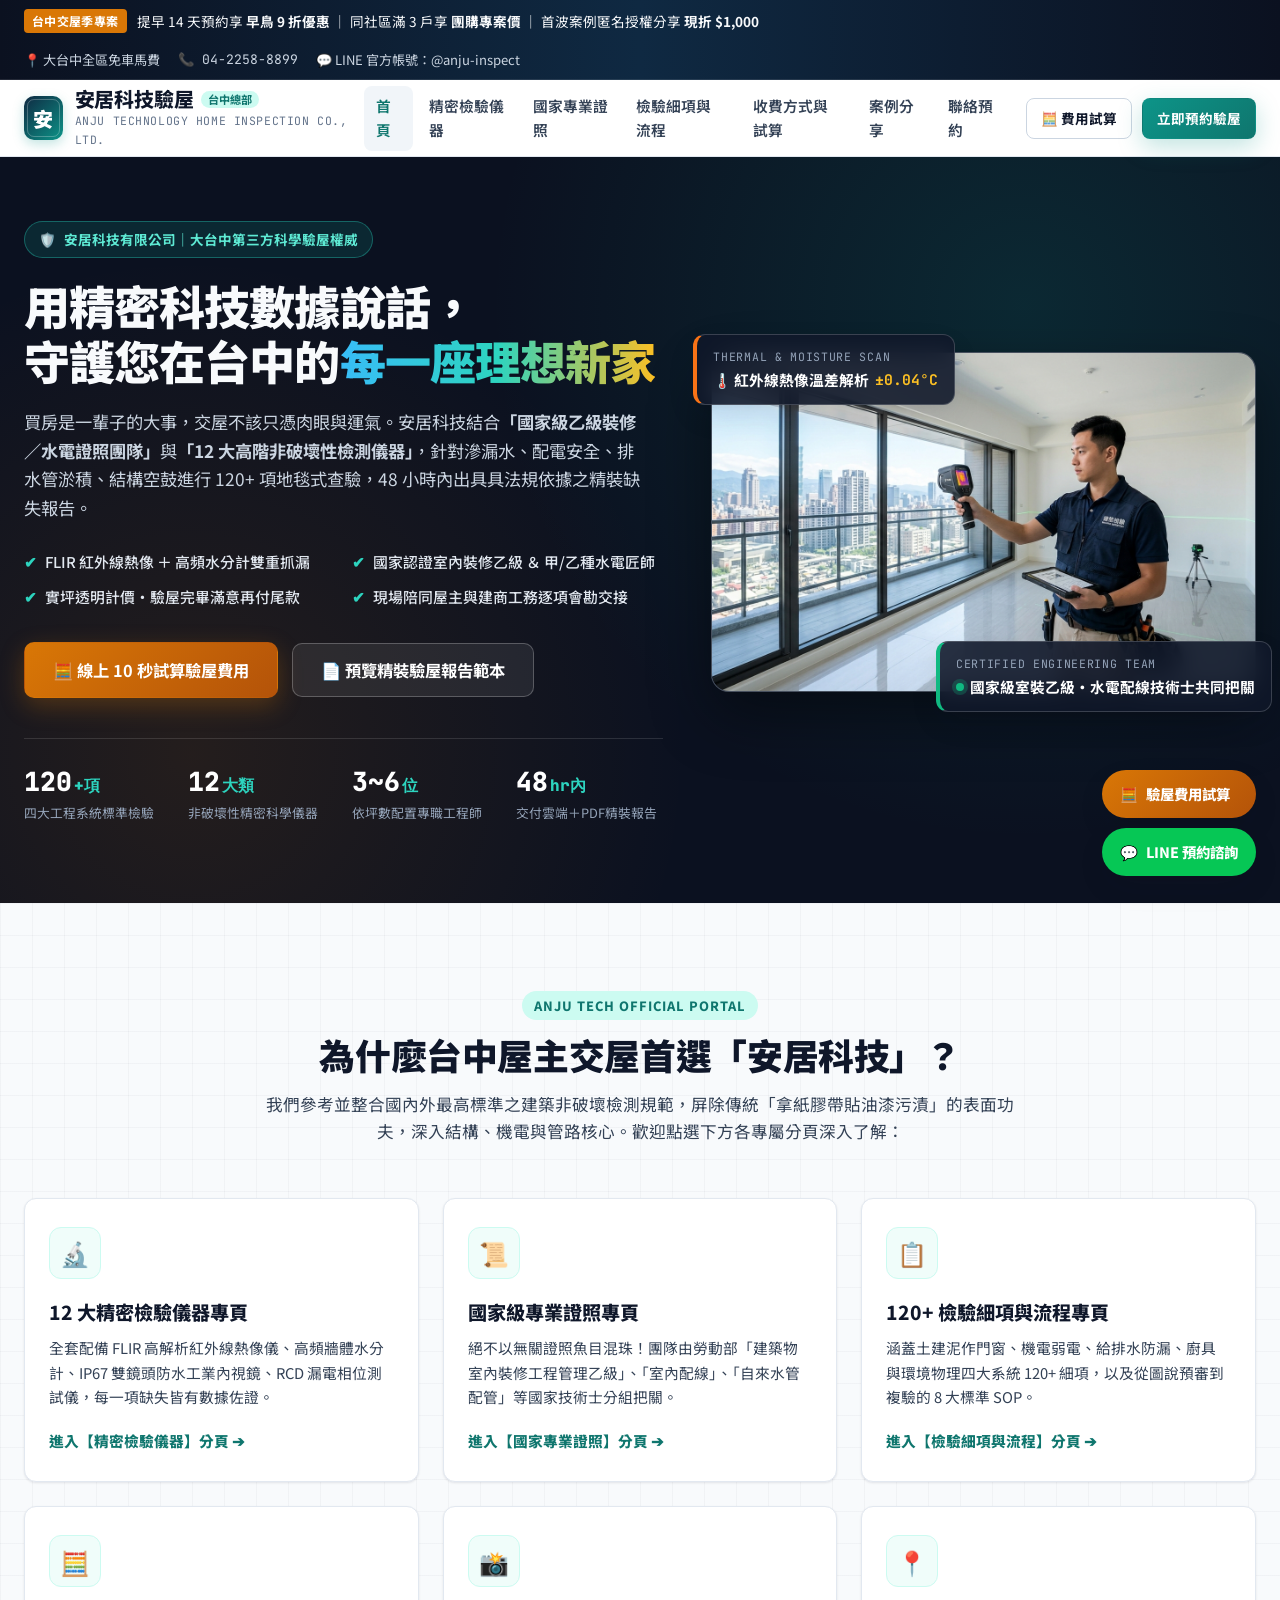
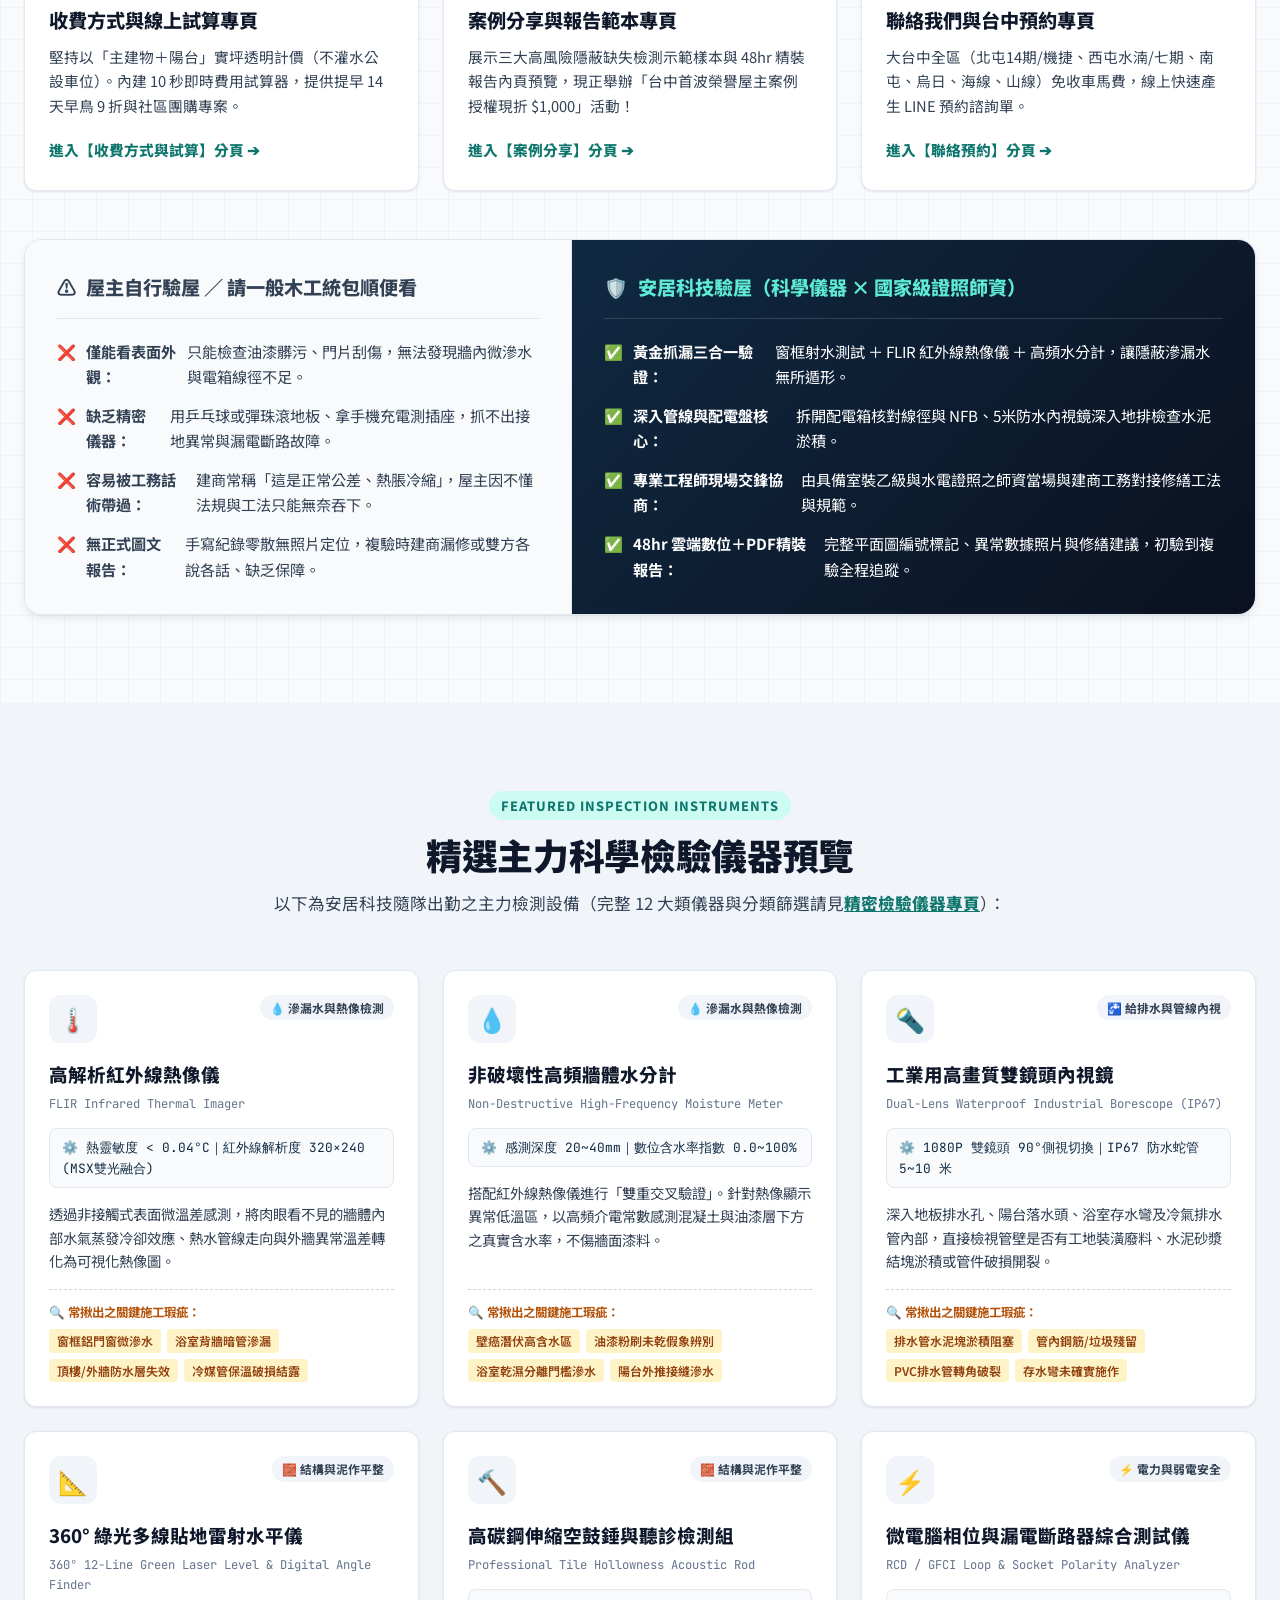
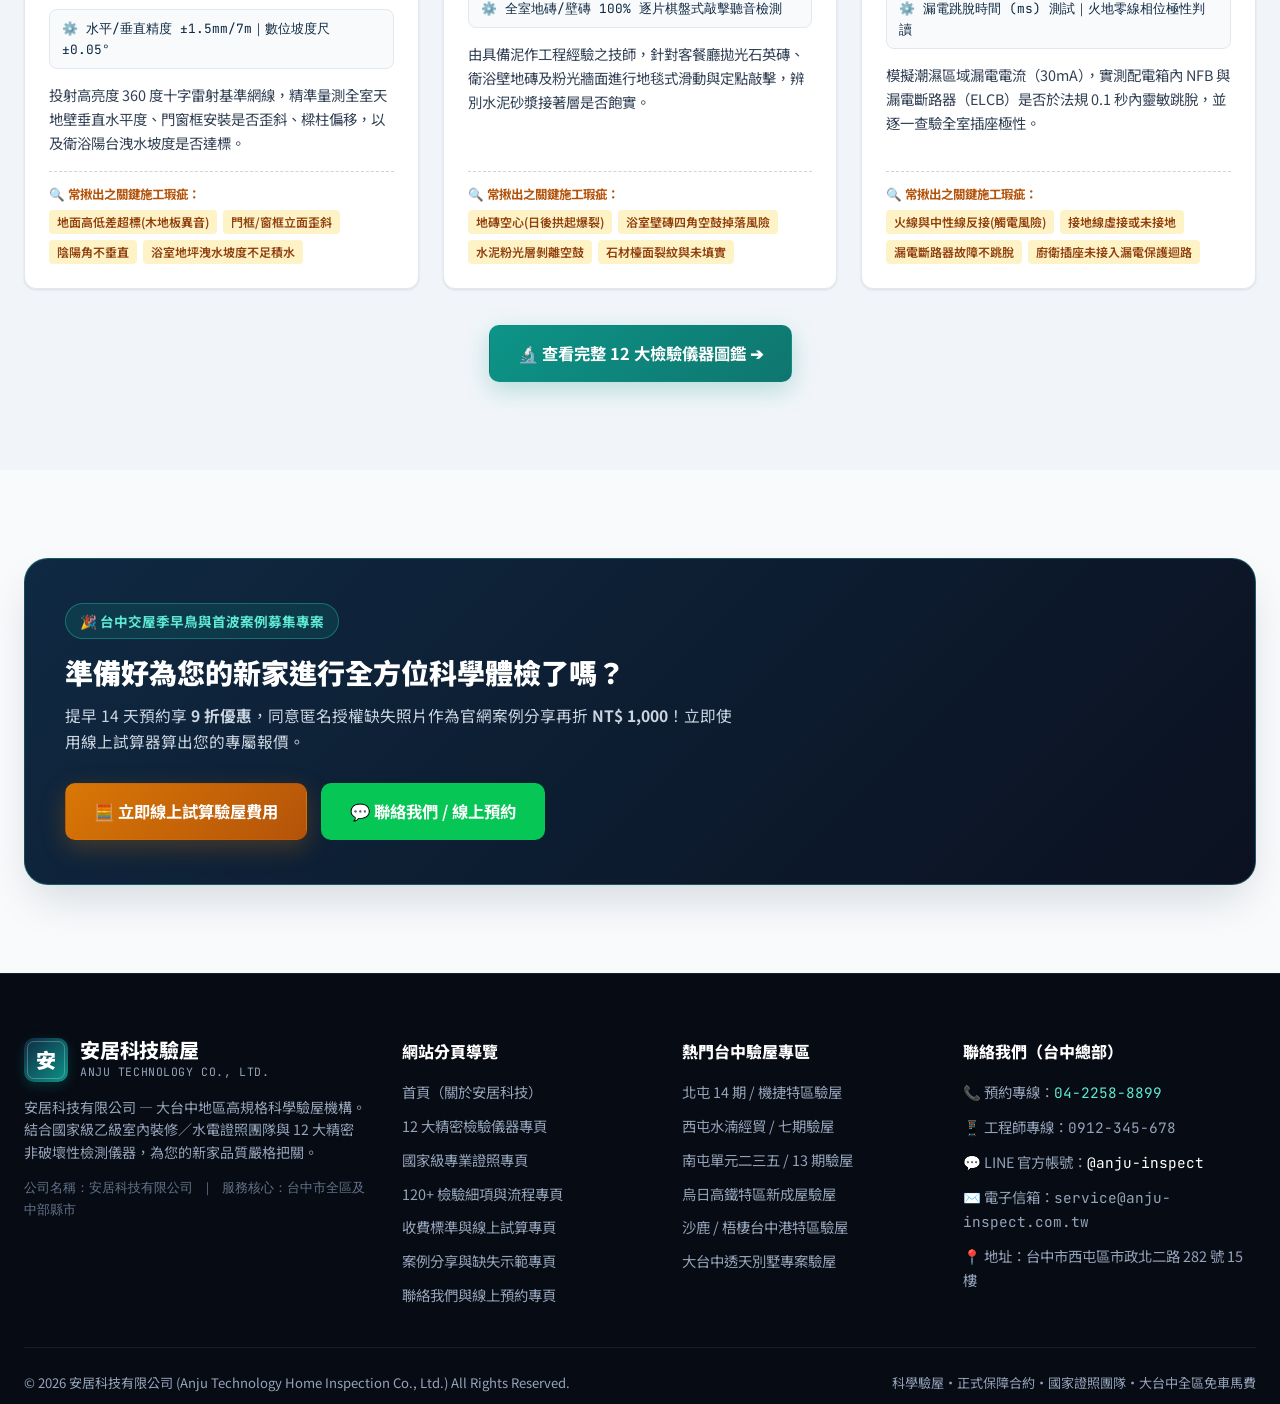
==== commit f969fa2c: "feat: 升級為7大專屬分頁多頁式企業官網架構 (首頁/儀器/證照/流程/收費試算/案例/聯絡預約)" ====
--- a/index.html
+++ b/index.html
@@ -49,17 +49,17 @@
       <div class="promo-contact-quick">
         <span>📍 大台中全區免車馬費</span>
         <a href="tel:0422588899" class="mono-num">📞 04-2258-8899</a>
-        <a href="#contact">💬 LINE 官方帳號：@anju-inspect</a>
+        <a href="contact.html">💬 LINE 官方帳號：@anju-inspect</a>
       </div>
     </div>
   </div>
 
   <!-- =====================================================================
-       2. Sticky Header & Navigation
+       2. Sticky Header & Multi-Page Navigation
        ===================================================================== -->
   <header class="site-header" id="siteHeader">
     <div class="container header-inner">
-      <a href="#" class="brand-logo" aria-label="安居科技驗屋首頁">
+      <a href="index.html" class="brand-logo" aria-label="安居科技驗屋首頁">
         <div class="logo-mark">安</div>
         <div class="brand-text">
           <div class="brand-name">
@@ -71,19 +71,18 @@
       </a>
 
       <nav class="main-nav" id="mainNav" aria-label="主導覽列">
-        <a href="#why-anju" class="nav-link">關於安居</a>
-        <a href="#instruments" class="nav-link">精密檢驗儀器</a>
-        <a href="#certifications" class="nav-link">國家專業證照</a>
-        <a href="#process" class="nav-link">檢驗細項與流程</a>
-        <a href="#pricing" class="nav-link">收費方式與試算</a>
-        <a href="#cases" class="nav-link">案例分享</a>
-        <a href="#faq" class="nav-link">常見問題</a>
-        <a href="#contact" class="nav-link">聯絡預約</a>
+        <a href="index.html" class="nav-link active">首頁</a>
+        <a href="instruments.html" class="nav-link">精密檢驗儀器</a>
+        <a href="certifications.html" class="nav-link">國家專業證照</a>
+        <a href="process.html" class="nav-link">檢驗細項與流程</a>
+        <a href="pricing.html" class="nav-link">收費方式與試算</a>
+        <a href="cases.html" class="nav-link">案例分享</a>
+        <a href="contact.html" class="nav-link">聯絡預約</a>
       </nav>
 
       <div class="header-actions">
-        <a href="#pricing" class="btn btn-outline btn-sm">🧮 費用試算</a>
-        <a href="#contact" class="btn btn-primary btn-sm">立即預約驗屋</a>
+        <a href="pricing.html" class="btn btn-outline btn-sm">🧮 費用試算</a>
+        <a href="contact.html" class="btn btn-primary btn-sm">立即預約驗屋</a>
         <button class="mobile-menu-btn" id="mobileMenuBtn" aria-label="開啟選單">☰</button>
       </div>
     </div>
@@ -127,7 +126,7 @@
         </div>
 
         <div class="hero-cta-group">
-          <a href="#pricing" class="btn btn-amber btn-lg">🧮 線上 10 秒試算驗屋費用</a>
+          <a href="pricing.html" class="btn btn-amber btn-lg">🧮 線上 10 秒試算驗屋費用</a>
           <button type="button" class="btn btn-outline-light btn-lg js-open-report-modal">📄 預覽精裝驗屋報告範本</button>
         </div>
 
@@ -176,39 +175,84 @@
   </section>
 
   <!-- =====================================================================
-       4. Why Choose Anju Tech (#why-anju)
+       4. Six Dedicated Subpage Portals (六大核心專頁快速導覽)
        ===================================================================== -->
   <section class="section bg-light-grid" id="why-anju">
     <div class="container">
       <div class="section-header">
-        <span class="section-tag">WHY CHOOSE ANJU TECH</span>
+        <span class="section-tag">ANJU TECH OFFICIAL PORTAL</span>
         <h2 class="section-title">為什麼台中屋主交屋首選「安居科技」？</h2>
         <p class="section-desc">
-          我們參考並整合國內外最高標準之建築非破壞檢測規範，屏除傳統「拿紙膠帶貼油漆污漬」的表面功夫，深入結構、機電與管路核心。
+          我們參考並整合國內外最高標準之建築非破壞檢測規範，屏除傳統「拿紙膠帶貼油漆污漬」的表面功夫，深入結構、機電與管路核心。歡迎點選下方各專屬分頁深入了解：
         </p>
       </div>
 
-      <div class="value-cards-grid">
-        <div class="value-card">
-          <div class="value-icon">🔬</div>
-          <h3>千萬級科學儀器數據化</h3>
-          <p>肉眼看不見牆內滲水、排水管深處水泥塊與接地線虛接。我們全套配備熱像儀、雙鏡頭內視鏡、RCD相位儀，每一項缺失皆有科學數據佐證。</p>
-        </div>
-        <div class="value-card">
-          <div class="value-icon">📜</div>
-          <h3>實質國家技術士證照團隊</h3>
-          <p>絕不拿與營建無關之證照魚目混珠！團隊由「建築物室內裝修工程管理乙級」、「室內配線技術士」、「自來水管配管技術士」專職分工檢測。</p>
-        </div>
-        <div class="value-card">
-          <div class="value-icon">📋</div>
-          <h3>建商看得懂的專業報告</h3>
-          <p>48 小時內提供平面圖缺失定位、熱像與實景對照圖、明確建築技術規則依據，並於現場直接向建商工務主任精準交接，避免屋主被話術敷衍。</p>
-        </div>
-        <div class="value-card">
-          <div class="value-icon">🤝</div>
-          <h3>正式保障合約・滿意再付尾款</h3>
-          <p>安居科技有限公司專業團隊把關，簽訂正式標準檢驗保障合約並提供完整收據憑證。預付訂金鎖定檔期，驗屋當日檢測完畢確認服務滿意後再支付尾款。</p>
-        </div>
+      <div class="portal-cards-grid" style="margin-bottom:48px;">
+        <a href="instruments.html" class="portal-card">
+          <div>
+            <div class="value-icon">🔬</div>
+            <h3 style="font-size:1.2rem; font-weight:800; margin-bottom:8px;">12 大精密檢驗儀器專頁</h3>
+            <p style="font-size:0.92rem; color:var(--text-secondary);">
+              全套配備 FLIR 高解析紅外線熱像儀、高頻牆體水分計、IP67 雙鏡頭防水工業內視鏡、RCD 漏電相位測試儀，每一項缺失皆有數據佐證。
+            </p>
+          </div>
+          <span class="portal-card-link">進入【精密檢驗儀器】分頁 ➔</span>
+        </a>
+
+        <a href="certifications.html" class="portal-card">
+          <div>
+            <div class="value-icon">📜</div>
+            <h3 style="font-size:1.2rem; font-weight:800; margin-bottom:8px;">國家級專業證照專頁</h3>
+            <p style="font-size:0.92rem; color:var(--text-secondary);">
+              絕不以無關證照魚目混珠！團隊由勞動部「建築物室內裝修工程管理乙級」、「室內配線」、「自來水管配管」等國家技術士分組把關。
+            </p>
+          </div>
+          <span class="portal-card-link">進入【國家專業證照】分頁 ➔</span>
+        </a>
+
+        <a href="process.html" class="portal-card">
+          <div>
+            <div class="value-icon">📋</div>
+            <h3 style="font-size:1.2rem; font-weight:800; margin-bottom:8px;">120+ 檢驗細項與流程專頁</h3>
+            <p style="font-size:0.92rem; color:var(--text-secondary);">
+              涵蓋土建泥作門窗、機電弱電、給排水防漏、廚具與環境物理四大系統 120+ 細項，以及從圖說預審到複驗的 8 大標準 SOP。
+            </p>
+          </div>
+          <span class="portal-card-link">進入【檢驗細項與流程】分頁 ➔</span>
+        </a>
+
+        <a href="pricing.html" class="portal-card">
+          <div>
+            <div class="value-icon">🧮</div>
+            <h3 style="font-size:1.2rem; font-weight:800; margin-bottom:8px;">收費方式與線上試算專頁</h3>
+            <p style="font-size:0.92rem; color:var(--text-secondary);">
+              堅持以「主建物＋陽台」實坪透明計價（不灌水公設車位）。內建 10 秒即時費用試算器，提供提早 14 天早鳥 9 折與社區團購專案。
+            </p>
+          </div>
+          <span class="portal-card-link">進入【收費方式與試算】分頁 ➔</span>
+        </a>
+
+        <a href="cases.html" class="portal-card">
+          <div>
+            <div class="value-icon">📸</div>
+            <h3 style="font-size:1.2rem; font-weight:800; margin-bottom:8px;">案例分享與報告範本專頁</h3>
+            <p style="font-size:0.92rem; color:var(--text-secondary);">
+              展示三大高風險隱蔽缺失檢測示範樣本與 48hr 精裝報告內頁預覽，現正舉辦「台中首波榮譽屋主案例授權現折 $1,000」活動！
+            </p>
+          </div>
+          <span class="portal-card-link">進入【案例分享】分頁 ➔</span>
+        </a>
+
+        <a href="contact.html" class="portal-card">
+          <div>
+            <div class="value-icon">📍</div>
+            <h3 style="font-size:1.2rem; font-weight:800; margin-bottom:8px;">聯絡我們與台中預約專頁</h3>
+            <p style="font-size:0.92rem; color:var(--text-secondary);">
+              大台中全區（北屯14期/機捷、西屯水湳/七期、南屯、烏日、海線、山線）免收車馬費，線上快速產生 LINE 預約諮詢單。
+            </p>
+          </div>
+          <span class="portal-card-link">進入【聯絡預約】分頁 ➔</span>
+        </a>
       </div>
 
       <!-- Comparison Box: 自行驗屋 vs 安居科技驗屋 -->
@@ -245,856 +289,49 @@
   </section>
 
   <!-- =====================================================================
-       5. Precision Inspection Instruments (#instruments)
-       ===================================================================== -->
-  <section class="section section-subtle" id="instruments">
+       5. Featured Instruments Preview on Homepage
+       ===================================================================== -->
+  <section class="section section-subtle">
     <div class="container">
       <div class="section-header">
-        <span class="section-tag">SCIENTIFIC INSPECTION EQUIPMENT</span>
-        <h2 class="section-title">12 大高精密非破壞性檢驗儀器全陣列</h2>
+        <span class="section-tag">FEATURED INSPECTION INSTRUMENTS</span>
+        <h2 class="section-title">精選主力科學檢驗儀器預覽</h2>
         <p class="section-desc">
-          安居科技斥資引進工業級光學、熱學、電氣與環境感測設備，定期校正維護，將房屋健康狀況轉化為精準客觀的科學數據。
+          以下為安居科技隨隊出勤之主力檢測設備（完整 12 大類儀器與分類篩選請見<a href="instruments.html" style="color:var(--brand-teal-dark); font-weight:800; text-decoration:underline;">精密檢驗儀器專頁</a>）：
         </p>
       </div>
 
-      <!-- Visual Spotlight: Three-stage Leak Verification -->
-      <div class="instrument-spotlight">
+      <div class="instruments-grid" id="homeInstrumentsPreviewGrid"></div>
+
+      <div style="text-align:center; margin-top:36px;">
+        <a href="instruments.html" class="btn btn-primary btn-lg">🔬 查看完整 12 大檢驗儀器圖鑑 ➔</a>
+      </div>
+    </div>
+  </section>
+
+  <!-- =====================================================================
+       6. Homepage Bottom CTA Banner
+       ===================================================================== -->
+  <section class="section">
+    <div class="container">
+      <div class="subpage-cta-banner" style="margin-top:0;">
         <div>
-          <span class="eyebrow-badge" style="margin-bottom:12px;">🔬 安居獨家・黃金抓漏三合一驗證法</span>
-          <h3 style="font-size:1.55rem; font-weight:900; margin-bottom:12px; line-height:1.3;">
-            拒絕單憑感覺猜測！<br />我們用「射水模擬 ＋ 熱像溫差 ＋ 介電水分計」交叉定讞
-          </h3>
-          <p style="color:#CBD5E1; font-size:0.95rem;">
-            許多新成屋交屋時遇到晴天，窗框與浴室背牆看似乾爽，入住後第一場颱風豪雨卻開始滲水壁癌。安居科技透過標準化三階段科學驗證，確保不誤判、不漏抓：
+          <span class="eyebrow-badge" style="margin-bottom:10px;">🎉 台中交屋季早鳥與首波案例募集專案</span>
+          <h2 style="font-size:1.75rem; font-weight:900; margin-bottom:8px;">準備好為您的新家進行全方位科學體檢了嗎？</h2>
+          <p style="color:#CBD5E1; font-size:0.98rem; max-width:680px;">
+            提早 14 天預約享 <strong>9 折優惠</strong>，同意匿名授權缺失照片作為官網案例分享再折 <strong>NT$ 1,000</strong>！立即使用線上試算器算出您的專屬報價。
           </p>
-          <div class="triple-verify-steps">
-            <div class="verify-step">
-              <span class="verify-step-num">STEP 01</span>
-              <span><strong>加壓射水與滿水蓄水測試：</strong>於窗框外側模擬豪雨連續射水、衛浴濕區封堵蓄水。</span>
-            </div>
-            <div class="verify-step">
-              <span class="verify-step-num">STEP 02</span>
-              <span><strong>FLIR 高解析紅外線熱像儀掃描：</strong>捕捉水氣滲透造成之微細表面蒸發冷卻溫差（&lt;0.04°C）。</span>
-            </div>
-            <div class="verify-step">
-              <span class="verify-step-num">STEP 03</span>
-              <span><strong>非破壞性高頻水分計定量複核：</strong>探測牆體深層 20~40mm 含水率百分比，出具鐵證數據。</span>
-            </div>
-          </div>
-        </div>
-
-        <div class="spotlight-media">
-          <div class="spotlight-img-card">
-            <img src="assets/instruments-showcase.jpg" alt="安居科技驗屋全套精密檢測儀器陣列展示" />
-            <div class="spotlight-img-caption">▲ 安居科技隨隊標準配置之高階檢測儀器箱</div>
-          </div>
-          <div class="spotlight-img-card">
-            <img src="assets/thermal-demo.jpg" alt="紅外線熱像儀實測窗框角落微滲水低溫異常區" />
-            <div class="spotlight-img-caption">▲ 熱像儀清楚顯影窗角紫藍色低溫滲水異常帶</div>
-          </div>
-        </div>
-      </div>
-
-      <!-- Category Filter Buttons -->
-      <div class="filter-tabs" role="tablist" aria-label="檢驗儀器分類篩選">
-        <button class="filter-btn active" data-filter="all">全部精密儀器 (12)</button>
-        <button class="filter-btn" data-filter="leak">💧 滲漏水與熱像檢測</button>
-        <button class="filter-btn" data-filter="electric">⚡ 電力與弱電安全</button>
-        <button class="filter-btn" data-filter="structure">🧱 結構與泥作平整</button>
-        <button class="filter-btn" data-filter="plumbing">🚰 給排水與管線內視</button>
-        <button class="filter-btn" data-filter="env">🌿 環境品質與物理檢測</button>
-      </div>
-
-      <!-- Dynamic Instruments Grid (Rendered by app.js) -->
-      <div class="instruments-grid" id="instrumentsGrid"></div>
+        </div>
+        <div style="display:flex; gap:14px; flex-wrap:wrap;">
+          <a href="pricing.html" class="btn btn-amber btn-lg">🧮 立即線上試算驗屋費用</a>
+          <a href="contact.html" class="btn btn-line btn-lg">💬 聯絡我們 / 線上預約</a>
+        </div>
+      </div>
     </div>
   </section>
 
   <!-- =====================================================================
-       6. National Certifications & Team Credentials (#certifications)
-       ===================================================================== -->
-  <section class="section section-dark bg-blueprint" id="certifications">
-    <div class="container">
-      <div class="section-header">
-        <span class="section-tag">NATIONAL CERTIFICATIONS & CREDENTIALS</span>
-        <h2 class="section-title">國家級專業證照團隊・合法合規真實把關</h2>
-        <p class="section-desc">
-          儀器再精密，仍需仰賴懂法規、懂建築藍圖與施工工法的專業工程師判讀。安居科技堅持透明公開團隊技術士證照字號與專業職掌。
-        </p>
-      </div>
-
-      <!-- Honest & FTC-Compliant Industry Notice -->
-      <div class="compliance-notice">
-        <div class="compliance-icon">⚖️</div>
-        <div>
-          <h3>【安居科技誠信宣言：響應政府規範，絕不以無關證照誤導消費者】</h3>
-          <p>
-            台灣目前法規並無單一法定名稱為「驗屋師」之國家證照（坊間驗屋師證書多為民間協會短期課程）。過去曾有同業因宣稱員工持有冷凍空調或堆高機證照即代表法定水電驗屋資格而遭公平交易委員會裁罰。<strong>安居科技堅持正派經營，本團隊第一線領隊與專責技師皆實質持有勞動部核發之「建築物室內裝修工程管理」、「室內配線」、「自來水管配管」等與房屋營建、水電直接相關之國家級技術士證照</strong>，驗屋現場皆可主動出示查驗。
-          </p>
-        </div>
-      </div>
-
-      <div class="certs-grid">
-        <!-- Cert 1 -->
-        <article class="cert-card">
-          <div>
-            <div class="cert-seal">🏅 勞動部國家乙級技術士｜代號 12600</div>
-            <h3 class="cert-title">建築物室內裝修工程管理 乙級</h3>
-            <div class="cert-authority">核發機關：中華民國勞動部 ／ 內政部國土管理署登記資格</div>
-            <ul class="cert-scope-list">
-              <li>精準判讀建商建築平面圖、水電配置竣工圖與客變圖說</li>
-              <li>熟悉《建築技術規則》與室內裝修法規，揪出違規施工</li>
-              <li>泥作、地壁磚鋪貼、輕隔間、木作與防水工程品質把關</li>
-              <li>提供具工程實務可行性之建商缺失修繕工序建議</li>
-            </ul>
-          </div>
-          <div class="cert-footer">
-            <span>配置角色：驗屋主領隊 / 土建結構組</span>
-            <span class="cert-verify-badge">✓ 國家級核心證照</span>
-          </div>
-        </article>
-
-        <!-- Cert 2 -->
-        <article class="cert-card">
-          <div>
-            <div class="cert-seal">⚡ 勞動部國家技術士｜代號 00700</div>
-            <h3 class="cert-title">室內配線（屋內線路裝修）技術士</h3>
-            <div class="cert-authority">核發機關：中華民國勞動部（甲/乙種電匠同等資格）</div>
-            <ul class="cert-scope-list">
-              <li>總配電箱（分電盤）內部拆盤檢視、匯流排與線徑負載核對</li>
-              <li>無熔絲開關（NFB）與漏電斷路器（ELCB）靈敏度實測</li>
-              <li>全室 110V/220V 專用迴路壓降、接地電阻與極性相位檢測</li>
-              <li>依據《用戶用電設備裝置規則》排除電線走火與感電風險</li>
-            </ul>
-          </div>
-          <div class="cert-footer">
-            <span>配置角色：機電與弱電安全專責技師</span>
-            <span class="cert-verify-badge">✓ 法定電氣專業</span>
-          </div>
-        </article>
-
-        <!-- Cert 3 -->
-        <article class="cert-card">
-          <div>
-            <div class="cert-seal">🚰 勞動部國家技術士｜代號 01600</div>
-            <h3 class="cert-title">自來水管配管技術士（國家水匠）</h3>
-            <div class="cert-authority">核發機關：中華民國勞動部（自來水承裝技工資格）</div>
-            <ul class="cert-scope-list">
-              <li>全戶給水管路靜壓、動壓測試與減壓閥運作穩定度查驗</li>
-              <li>冷熱水管路配置、三角凡爾止水閥與廚衛龍頭接頭防漏檢測</li>
-              <li>排水管路存水彎（防臭防蟲）設置核對與洩水坡度判定</li>
-              <li>操作工業內視鏡深入排水幹管判讀水泥淤積與管件裂損</li>
-            </ul>
-          </div>
-          <div class="cert-footer">
-            <span>配置角色：給排水與衛浴系統專責技師</span>
-            <span class="cert-verify-badge">✓ 法定給排水專業</span>
-          </div>
-        </article>
-
-        <!-- Cert 4 -->
-        <article class="cert-card">
-          <div>
-            <div class="cert-seal">🔌 勞動部國家技術士｜代號 03200</div>
-            <h3 class="cert-title">用電設備檢驗 技術士</h3>
-            <div class="cert-authority">核發機關：中華民國勞動部</div>
-            <ul class="cert-scope-list">
-              <li>精密量測用電設備絕緣電阻、接地系統連續性與漏電電流</li>
-              <li>弱電箱光纖網路（RJ45）、電視同軸與對講機防災迴路測試</li>
-              <li>大功率電器迴路（IH爐、冷氣室外機、電動車充電預留）查驗</li>
-            </ul>
-          </div>
-          <div class="cert-footer">
-            <span>配置角色：精密電氣量測工程師</span>
-            <span class="cert-verify-badge">✓ 用電檢驗合格</span>
-          </div>
-        </article>
-
-        <!-- Cert 5 -->
-        <article class="cert-card">
-          <div>
-            <div class="cert-seal">💧 專業防水與非破壞檢測資格｜代號 17400</div>
-            <h3 class="cert-title">營建防水技術士 ＆ 熱像抓漏認證</h3>
-            <div class="cert-authority">核發機關：勞動部技術士 ／ 紅外線熱像非破壞檢測培訓</div>
-            <ul class="cert-scope-list">
-              <li>熟悉屋頂、外牆、窗框塞水路與衛浴防水層（彈泥/PU）工法</li>
-              <li>精準判讀紅外線熱像圖譜，區分「結構熱橋效應」與「真實滲水」</li>
-              <li>結合高頻水分計定位壁癌潛伏區，協助建商對症下藥根治漏水</li>
-            </ul>
-          </div>
-          <div class="cert-footer">
-            <span>配置角色：防滲漏與熱像分析師</span>
-            <span class="cert-verify-badge">✓ 科學抓漏專才</span>
-          </div>
-        </article>
-
-        <!-- Cert 6 -->
-        <article class="cert-card">
-          <div>
-            <div class="cert-seal">🏗️ 內政部營建工程管理資格</div>
-            <h3 class="cert-title">營造業工地主任 ／ 資深監造工程顧問</h3>
-            <div class="cert-authority">資格背景：內政部國土管理署工地主任執業證 / 10年以上營建資歷</div>
-            <ul class="cert-scope-list">
-              <li>深諳台中各大建商施工習慣、交屋標準流程與工務溝通語彙</li>
-              <li>針對透天別墅結構、地下室停車位、頂樓防水提供高階查驗</li>
-              <li>驗屋後提供屋主免費修繕期諮詢，協助審核建商修繕成果</li>
-            </ul>
-          </div>
-          <div class="cert-footer">
-            <span>配置角色：總工程師 / 品質審核顧問</span>
-            <span class="cert-verify-badge">✓ 十年營建實務</span>
-          </div>
-        </article>
-      </div>
-    </div>
-  </section>
-
-  <!-- =====================================================================
-       7. 120+ Inspection Scope & 8-Step SOP (#process)
-       ===================================================================== -->
-  <section class="section" id="process">
-    <div class="container">
-      <div class="section-header">
-        <span class="section-tag">120+ INSPECTION CHECKLIST & SOP</span>
-        <h2 class="section-title">四大工程系統 120+ 細項 ＆ 標準化 8 大流程</h2>
-        <p class="section-desc">
-          每一戶皆依循標準作業程序（SOP），由 3～6 位工程師分組同步進行，絕不遺漏任何一個插座、地排與磁磚角落。
-        </p>
-      </div>
-
-      <!-- Interactive 4-System Scope Explorer -->
-      <div class="scope-tabs-wrapper">
-        <div class="scope-nav" role="tablist">
-          <button class="scope-tab-btn active" data-scope="structure">
-            <span class="scope-tab-title">🧱 結構泥作與門窗系統</span>
-            <span class="scope-tab-sub">地壁磚空鼓・雷射水平・門窗玻璃</span>
-          </button>
-          <button class="scope-tab-btn" data-scope="electric">
-            <span class="scope-tab-title">⚡ 機電配電與弱電系統</span>
-            <span class="scope-tab-sub">配電盤解剖・漏電跳脫・網路對講</span>
-          </button>
-          <button class="scope-tab-btn" data-scope="plumbing">
-            <span class="scope-tab-title">🚰 給排水衛浴與防滲漏</span>
-            <span class="scope-tab-sub">熱像儀抓漏・窗框射水・管內內視鏡</span>
-          </button>
-          <button class="scope-tab-btn" data-scope="env">
-            <span class="scope-tab-title">🌿 廚具設備與環境物理</span>
-            <span class="scope-tab-sub">排風風速・管道間貓道・噪音甲醛</span>
-          </button>
-        </div>
-
-        <!-- Rendered dynamically by app.js -->
-        <div class="scope-Checklist-grid" id="scopeChecklistGrid"></div>
-      </div>
-
-      <!-- 8-Step SOP Timeline -->
-      <div class="section-header" style="margin-bottom:36px;">
-        <h3 style="font-size:1.6rem; font-weight:900;">安居科技 8 大標準驗屋服務流程</h3>
-        <p class="section-desc">從收到建商驗屋通知書到順利完成複驗交屋，我們全程陪伴您。</p>
-      </div>
-
-      <div class="sop-grid">
-        <div class="sop-step-card">
-          <div class="sop-num"><span>01</span> <span>📅</span></div>
-          <h4>線上試算與檔期預約</h4>
-          <p>確認建案名稱與「主建物＋陽台」實坪，簽訂正式電子或紙本驗屋合約，預付 $3,000 訂金保留工程師團隊檔期。</p>
-        </div>
-        <div class="sop-step-card">
-          <div class="sop-num"><span>02</span> <span>📐</span></div>
-          <h4>圖說預審與行前準備</h4>
-          <p>驗屋前由工程師先行審閱屋主提供之建商買賣合約建材表、水電配置圖與客變圖，標註重點查核項目。</p>
-        </div>
-        <div class="sop-step-card">
-          <div class="sop-num"><span>03</span> <span>🔬</span></div>
-          <h4>現場分組科學儀器全檢</h4>
-          <p>當日出動 3~6 位專職工程師（土建、機電、給排水組），進行約 2.5~4 小時之 120+ 項地毯式精密檢測。</p>
-        </div>
-        <div class="sop-step-card">
-          <div class="sop-num"><span>04</span> <span>🏷️</span></div>
-          <h4>缺失分類貼標與拍照建檔</h4>
-          <p>於瑕疵處貼上專屬分類防水標籤（區分泥作、油漆、水電、門窗），同步以平板拍攝白光與儀器數據照片。</p>
-        </div>
-        <div class="sop-step-card">
-          <div class="sop-num"><span>05</span> <span>🗣️</span></div>
-          <h4>屋主解說與建商工務交接</h4>
-          <p>領隊工程師帶領屋主逐一巡視解說缺失嚴重度，並親自會同建商工務人員當場簽認交接，確認滿意後支付尾款。</p>
-        </div>
-        <div class="sop-step-card">
-          <div class="sop-num"><span>06</span> <span>📑</span></div>
-          <h4>48hr 內交付精裝缺失報告</h4>
-          <p>於 24~48 小時內出具「雲端高畫質電子報告＋PDF平面圖定位缺失總表」，方便屋主直接轉交建商修繕。</p>
-        </div>
-        <div class="sop-step-card">
-          <div class="sop-num"><span>07</span> <span>💬</span></div>
-          <h4>修繕期間免費工程諮詢</h4>
-          <p>建商修繕期間若對修繕工法有疑問，安居工程師提供 LINE 專屬群組免費技術諮詢，做屋主最堅強的後盾。</p>
-        </div>
-        <div class="sop-step-card">
-          <div class="sop-num"><span>08</span> <span>✅</span></div>
-          <h4>複驗把關・安心入住</h4>
-          <p>建商通知修繕完畢後，可預約安居團隊攜帶對應儀器（如熱像儀、內視鏡、電表）進行複驗確認，確保 100% 改善。</p>
-        </div>
-      </div>
-    </div>
-  </section>
-
-  <!-- =====================================================================
-       8. Transparent Pricing & Interactive Calculator (#pricing)
-       ===================================================================== -->
-  <section class="section section-subtle" id="pricing">
-    <div class="container">
-      <div class="section-header">
-        <span class="section-tag">TRANSPARENT PRICING & CALCULATOR</span>
-        <h2 class="section-title">公開透明收費標準 ＆ 線上即時費用試算</h2>
-        <p class="section-desc">
-          我們堅持<strong>以「主建物＋附屬建物（陽台）」之實際室內坪數計價</strong>（不灌水公設與車位坪數），平假日同價、大台中核心區免車馬費，絕無現場巧立名目加價。
-        </p>
-      </div>
-
-      <!-- Interactive Calculator Shell -->
-      <div class="calculator-shell">
-        <div class="calc-controls">
-          <div>
-            <div class="calc-group-label">
-              <span>1. 選擇房屋建物類型</span>
-              <span style="font-size:0.78rem; color:var(--text-muted);">預售屋交屋／新成屋／中古屋皆適用</span>
-            </div>
-            <div class="calc-radio-grid">
-              <button type="button" class="calc-option-btn selected" data-calc-prop="condo">
-                <span class="calc-option-title">🏢 電梯大樓 ／ 華廈</span>
-                <span class="calc-option-sub">單層平面住宅（2房～4房、大坪數）</span>
-              </button>
-              <button type="button" class="calc-option-btn" data-calc-prop="house">
-                <span class="calc-option-title">🏡 透天別墅 ／ 電梯墅</span>
-                <span class="calc-option-sub">含多樓層、頂樓防水、外牆與獨立水電</span>
-              </button>
-            </div>
-          </div>
-
-          <div class="ping-slider-box">
-            <div class="ping-display-row">
-              <span class="calc-group-label" style="margin-bottom:0;">2. 調整「主建物＋陽台」實際坪數</span>
-              <span class="ping-big-num" id="pingValueDisplay">26 坪</span>
-            </div>
-            <input type="range" id="pingRangeSlider" class="ping-range-input" min="12" max="100" step="1" value="26" aria-label="室內加陽台坪數滑桿" />
-            <div class="ping-presets">
-              <span style="font-size:0.78rem; color:var(--text-muted); align-self:center; margin-right:4px;">快速選擇：</span>
-              <button type="button" class="preset-chip" data-ping-preset="18">18坪 (精品兩房)</button>
-              <button type="button" class="preset-chip active" data-ping-preset="26">26坪 (標準三房)</button>
-              <button type="button" class="preset-chip" data-ping-preset="36">36坪 (大三房/四房)</button>
-              <button type="button" class="preset-chip" data-ping-preset="46">46坪 (中大坪數)</button>
-              <button type="button" class="preset-chip" data-ping-preset="65">65坪 (標準透天)</button>
-            </div>
-          </div>
-
-          <div>
-            <div class="calc-group-label">3. 選擇檢驗服務方案</div>
-            <div class="calc-radio-grid">
-              <button type="button" class="calc-option-btn selected" data-calc-plan="single">
-                <span class="calc-option-title">🔍 單次完整初驗方案</span>
-                <span class="calc-option-sub">含 12 大儀器全檢＋現場交接＋精裝報告</span>
-              </button>
-              <button type="button" class="calc-option-btn" data-calc-plan="bundle">
-                <span class="calc-option-title">🛡️ 初驗＋複驗安心全包</span>
-                <span class="calc-option-sub">複驗享專案加購價（原價4折，全包僅+30%）</span>
-              </button>
-            </div>
-          </div>
-
-          <div>
-            <div class="calc-group-label">4. 套用優惠專案（可擇一最優方案）</div>
-            <div class="calc-radio-grid">
-              <button type="button" class="calc-option-btn selected" data-calc-discount="early">
-                <span class="calc-option-title">⏰ 早鳥預約優惠（9 折）</span>
-                <span class="calc-option-sub">於預計驗屋日前 14 天完成付訂預約</span>
-              </button>
-              <button type="button" class="calc-option-btn" data-calc-discount="case">
-                <span class="calc-option-title">📸 早鳥9折＋首波案例授權折$1,000</span>
-                <span class="calc-option-sub">同意匿名授權缺失照片作為官網案例分享</span>
-              </button>
-              <button type="button" class="calc-option-btn" data-calc-discount="group">
-                <span class="calc-option-title">🏘️ 同社區團購專案（3戶以上）</span>
-                <span class="calc-option-sub">同建案住戶揪團滿 3 戶享團購最低價</span>
-              </button>
-              <button type="button" class="calc-option-btn" data-calc-discount="none">
-                <span class="calc-option-title">📌 一般標準預約（臨時急件）</span>
-                <span class="calc-option-sub">驗屋日前 14 天內之一般標準報價</span>
-              </button>
-            </div>
-          </div>
-        </div>
-
-        <!-- Calculator Output Panel -->
-        <div class="calc-result-panel">
-          <div>
-            <span class="eyebrow-badge" style="margin-bottom:10px;">📊 即時透明報價試算結果</span>
-            <div id="calcTierLabel" style="font-size:1.05rem; font-weight:800; color:#E2E8F0;">
-              電梯大樓・21 ~ 30 坪標準兩/三房
-            </div>
-
-            <div class="calc-price-tag">
-              <div class="calc-original-price" id="calcOriginalPrice">原價 NT$ 12,800</div>
-              <div class="calc-final-price" id="calcFinalPrice">NT$ 11,500 <small>起</small></div>
-              <div id="calcDiscountNote" style="font-size:0.82rem; color:#FBBF24; margin-top:6px; font-weight:700;">
-                已套用「提早 14 天預約早鳥 9 折優惠」
-              </div>
-            </div>
-
-            <div class="calc-specs-grid">
-              <div class="calc-spec-item">
-                <div class="calc-spec-label">預計派遣師資配置</div>
-                <div class="calc-spec-val" id="calcTeamCount">3 位專業工程師</div>
-              </div>
-              <div class="calc-spec-item">
-                <div class="calc-spec-label">現場精密檢測時間</div>
-                <div class="calc-spec-val" id="calcDuration">約 2.5 ~ 3 小時</div>
-              </div>
-            </div>
-
-            <ul class="calc-included-list">
-              <li>✔ 包含 12 大精密科學儀器全套檢測（不另加收儀器費）</li>
-              <li>✔ 包含現場陪同屋主與建商工務逐項會勘交接</li>
-              <li>✔ 包含 48 小時內交付雲端高畫質＋PDF精裝缺失報告</li>
-              <li>✔ 預約僅需訂金 $3,000，<strong>驗屋完畢確認滿意再付尾款</strong></li>
-            </ul>
-          </div>
-
-          <button type="button" id="applyCalcToFormBtn" class="btn btn-amber btn-lg" style="width:100%;">
-            📩 將此試算方案帶入預約表單 ➔
-          </button>
-        </div>
-      </div>
-
-      <!-- Full Transparent Pricing Tier Tables -->
-      <div class="pricing-tables-grid">
-        <!-- Condo Table -->
-        <div class="pricing-table-card">
-          <div class="pt-header">
-            <div>
-              <h3 style="font-size:1.2rem; font-weight:800;">🏢 電梯大樓 ／ 華廈 收費級距表</h3>
-              <span style="font-size:0.8rem; color:#CBD5E1;">以權狀或買賣契約之「主建物＋陽台」實坪計算</span>
-            </div>
-            <span class="promo-tag">早鳥 9 折</span>
-          </div>
-          <table class="pt-table">
-            <thead>
-              <tr>
-                <th>實坪級距（主建物＋陽台）</th>
-                <th>派遣師資</th>
-                <th>標準定價</th>
-                <th>早鳥 9 折優惠</th>
-              </tr>
-            </thead>
-            <tbody>
-              <tr>
-                <td><strong>20 坪（含）以內</strong> <span style="font-size:0.78rem;color:var(--text-muted);">1~2房</span></td>
-                <td>2 ~ 3 位</td>
-                <td class="pt-price-col">NT$ 11,000</td>
-                <td class="pt-early-col">NT$ 9,900</td>
-              </tr>
-              <tr>
-                <td><strong>21 ~ 30 坪</strong> <span style="font-size:0.78rem;color:var(--text-muted);">標準2~3房</span></td>
-                <td>3 位</td>
-                <td class="pt-price-col">NT$ 12,800</td>
-                <td class="pt-early-col">NT$ 11,500</td>
-              </tr>
-              <tr>
-                <td><strong>31 ~ 40 坪</strong> <span style="font-size:0.78rem;color:var(--text-muted);">大3房~4房</span></td>
-                <td>3 ~ 4 位</td>
-                <td class="pt-price-col">NT$ 14,800</td>
-                <td class="pt-early-col">NT$ 13,300</td>
-              </tr>
-              <tr>
-                <td><strong>41 ~ 50 坪</strong> <span style="font-size:0.78rem;color:var(--text-muted);">中大坪數</span></td>
-                <td>4 位</td>
-                <td class="pt-price-col">NT$ 16,800</td>
-                <td class="pt-early-col">NT$ 15,100</td>
-              </tr>
-              <tr>
-                <td><strong>51 坪以上</strong> <span style="font-size:0.78rem;color:var(--text-muted);">豪宅/合併戶</span></td>
-                <td>4 ~ 5 位</td>
-                <td colspan="2" style="font-size:0.85rem; color:var(--text-secondary);">超過 50 坪部分，每坪加收 $300（享同等早鳥折扣）</td>
-              </tr>
-            </tbody>
-          </table>
-        </div>
-
-        <!-- House / Villa Table -->
-        <div class="pricing-table-card">
-          <div class="pt-header pt-header-透天">
-            <div>
-              <h3 style="font-size:1.2rem; font-weight:800;">🏡 透天別墅 ／ 電梯別墅 收費級距表</h3>
-              <span style="font-size:0.8rem; color:#CBD5E1;">含全棟各樓層、露臺、屋頂防水層與獨立水電檢測</span>
-            </div>
-            <span class="promo-tag">早鳥 9 折</span>
-          </div>
-          <table class="pt-table">
-            <thead>
-              <tr>
-                <th>建坪級距（室內總面積）</th>
-                <th>派遣師資</th>
-                <th>標準定價</th>
-                <th>早鳥 9 折優惠</th>
-              </tr>
-            </thead>
-            <tbody>
-              <tr>
-                <td><strong>50 坪（含）以內</strong></td>
-                <td>4 位</td>
-                <td class="pt-price-col">NT$ 18,800</td>
-                <td class="pt-early-col">NT$ 16,900</td>
-              </tr>
-              <tr>
-                <td><strong>51 ~ 70 坪</strong> <span style="font-size:0.78rem;color:var(--text-muted);">標準透天</span></td>
-                <td>4 ~ 5 位</td>
-                <td class="pt-price-col">NT$ 22,800</td>
-                <td class="pt-early-col">NT$ 20,500</td>
-              </tr>
-              <tr>
-                <td><strong>71 ~ 90 坪</strong> <span style="font-size:0.78rem;color:var(--text-muted);">電梯別墅</span></td>
-                <td>5 ~ 6 位</td>
-                <td class="pt-price-col">NT$ 26,800</td>
-                <td class="pt-early-col">NT$ 24,100</td>
-              </tr>
-              <tr>
-                <td><strong>91 坪以上</strong> <span style="font-size:0.78rem;color:var(--text-muted);">獨棟莊園</span></td>
-                <td>6 位以上</td>
-                <td colspan="2" style="font-size:0.85rem; color:var(--text-secondary);">超過 90 坪部分，每坪加收 $350（享專案報價）</td>
-              </tr>
-              <tr>
-                <td colspan="4" style="background:#FFFBEB; font-size:0.85rem; color:#92400E;">
-                  💡 <strong>複驗與付款說明：</strong>單獨加購複驗費用為初驗定價之 40%（初驗時一併預約「初＋複驗全包方案」僅需加價 30%）。所有方案皆簽訂正式驗屋保障合約，驗屋完畢滿意再付尾款。
-                </td>
-              </tr>
-            </tbody>
-          </table>
-        </div>
-      </div>
-    </div>
-  </section>
-
-  <!-- =====================================================================
-       9. Case Sharing & Sample Defect Showcase (#cases)
-       ===================================================================== -->
-  <section class="section" id="cases">
-    <div class="container">
-      <div class="section-header">
-        <span class="section-tag">INSPECTION CASE STUDIES & SAMPLES</span>
-        <h2 class="section-title">驗屋案例分享 ＆ 標準缺失報告示範</h2>
-        <p class="section-desc">
-          我們重視每一位屋主的居家隱私。以下展示安居科技標準驗屋報告中<strong>最常為台中屋主揪出的三大高風險隱蔽缺失示範樣本</strong>，讓您預先了解我們的檢測深度。
-        </p>
-      </div>
-
-      <!-- Special Recruitment Banner (Since the company currently has no published cases yet) -->
-      <div class="case-recruitment-banner">
-        <div class="recruitment-content">
-          <h3>
-            <span>🎁</span>
-            <span>【台中首波榮譽屋主・實景案例授權募集中】預約現折 NT$ 1,000！</span>
-          </h3>
-          <p>
-            安居科技全新官方網站正式上線！為建立最真實的大台中各重劃區建案資料庫，凡近期預約驗屋之屋主，同意於交屋後授權我們使用<strong>「去識別化（隱藏建案戶別與個人資訊）之局部缺失檢測照片」</strong>刊登於本專欄，除享早鳥 9 折外，當場再折抵 <strong>NT$ 1,000 元</strong>（名額有限，歡迎於預約表單勾選）！
-          </p>
-        </div>
-        <a href="#contact" class="btn btn-amber">立即申請案例折抵專案 ➔</a>
-      </div>
-
-      <!-- Cases / Sample Cards Grid (Rendered by app.js) -->
-      <div class="cases-grid" id="casesGrid"></div>
-    </div>
-  </section>
-
-  <!-- =====================================================================
-       10. Taichung Service Area & FAQ (#area & #faq)
-       ===================================================================== -->
-  <section class="section section-subtle" id="area">
-    <div class="container">
-      <div class="section-header">
-        <span class="section-tag">TAICHUNG SERVICE COVERAGE</span>
-        <h2 class="section-title">深耕大台中・中部生活圈全區服務版圖</h2>
-        <p class="section-desc">
-          安居科技總部位於台中，熟悉台中各大新興重劃區建案結構特性與氣候風向，提供快速、免車馬費之在地化專業驗屋服務。
-        </p>
-      </div>
-
-      <div class="taichung-zones-grid">
-        <div class="zone-card">
-          <h3>
-            <span>🏙️ 台中市核心屯區（熱門交屋區）</span>
-            <span class="free-travel-pill">免車馬費</span>
-          </h3>
-          <p style="font-size:0.86rem; color:var(--text-secondary); margin-bottom:14px;">
-            涵蓋台中推案量最大之各大重劃區，工程師團隊每日駐點巡迴：
-          </p>
-          <div class="zone-tags">
-            <span class="zone-tag">北屯區（14期 / 機捷特區 / 廍子 / 11期）</span>
-            <span class="zone-tag">西屯區（水湳經貿 / 七期 / 12期 / 中科）</span>
-            <span class="zone-tag">南屯區（單元二三五 / 13期 / 嶺東）</span>
-            <span class="zone-tag">西區 / 北區 / 南區 / 東區 / 中區</span>
-          </div>
-        </div>
-
-        <div class="zone-card">
-          <h3>
-            <span>🌊 山海線與屯區延伸全境</span>
-            <span class="free-travel-pill">免車馬費</span>
-          </h3>
-          <p style="font-size:0.86rem; color:var(--text-secondary); margin-bottom:14px;">
-            針對海線強風豪雨區加強窗框射水與氣密檢測，山線透天加強防水查驗：
-          </p>
-          <div class="zone-tags">
-            <span class="zone-tag">烏日區（高鐵特區）</span>
-            <span class="zone-tag">太平區（新光重劃區）</span>
-            <span class="zone-tag">大里區 / 霧峰區</span>
-            <span class="zone-tag">豐原區 / 潭子區 / 大雅區 / 神岡區</span>
-            <span class="zone-tag">沙鹿區 / 梧棲（台中港新市鎮） / 清水 / 龍井</span>
-          </div>
-        </div>
-
-        <div class="zone-card">
-          <h3>
-            <span>🚗 中部生活圈跨縣市服務</span>
-            <span class="free-travel-pill" style="background:#E0F2FE; color:#0369A1;">滿3戶免車馬費</span>
-          </h3>
-          <p style="font-size:0.86rem; color:var(--text-secondary); margin-bottom:14px;">
-            除台中市全境免車馬費外，亦支援鄰近縣市新成屋與透天別墅檢驗：
-          </p>
-          <div class="zone-tags">
-            <span class="zone-tag">彰化縣（彰化市 / 員林 / 和美 / 鹿港）</span>
-            <span class="zone-tag">南投縣（草屯 / 南投市 / 埔里）</span>
-            <span class="zone-tag">苗栗縣（竹南 / 頭份 / 苗栗市）</span>
-            <span class="zone-tag">雲林縣（斗六 / 虎尾）</span>
-          </div>
-        </div>
-      </div>
-
-      <!-- FAQ Section -->
-      <div class="section-header" id="faq" style="margin-top:72px; margin-bottom:36px;">
-        <span class="section-tag">FREQUENTLY ASKED QUESTIONS</span>
-        <h2 class="section-title">屋主驗屋常見問題 Q&A</h2>
-      </div>
-
-      <div class="faq-list">
-        <div class="faq-item open">
-          <button class="faq-question" type="button">
-            <span>Q1. 收到建商「驗屋通知單」後，什麼時候預約安居科技最合適？</span>
-            <span class="faq-toggle-icon">＋</span>
-          </button>
-          <div class="faq-answer">
-            建議您在收到建商通知（或得知預計使照取得月份）後<strong>盡早聯繫我們卡位</strong>。特別是吉日、週末時段通常在 2～4 週前即容易額滿；只要在預計驗屋日前 14 天完成預約付訂，即可直接享有<strong>「早鳥 9 折優惠」</strong>。若後續建商工期微調，只要提前通知我們，皆可免費協助調整更改驗屋日期！
-          </div>
-        </div>
-
-        <div class="faq-item">
-          <button class="faq-question" type="button">
-            <span>Q2. 如果建商規定「驗屋時間只給 1～1.5 小時」，你們來得及驗完嗎？</span>
-            <span class="faq-toggle-icon">＋</span>
-          </button>
-          <div class="faq-answer">
-            請放心！這是台中許多大型建案常見的情況。當建商限制時段較短時，安居科技會<strong>主動增派工程師人數（例如由 3 人增至 4～5 人同步分組作業）</strong>，泥作組、機電組、給排水內視鏡組同時進場高效率檢測，確保在建商規定時間內依然 100% 完成所有 120+ 項精密檢測與工務交接，絕不縮水。
-          </div>
-        </div>
-
-        <div class="faq-item">
-          <button class="faq-question" type="button">
-            <span>Q3. 驗屋當天屋主需要準備什麼資料或工具嗎？</span>
-            <span class="faq-toggle-icon">＋</span>
-          </button>
-          <div class="faq-answer">
-            所有精密檢測儀器、貼標膠帶、梯具與照明皆由安居科技全套準備。屋主僅需攜帶：<br />
-            1. <strong>房屋買賣契約書（含建材設備表與平面圖）</strong><br />
-            2. <strong>建商提供之水電圖／客變圖（若有進行客變）</strong><br />
-            3. 身分證件與建商驗屋通知單即可輕鬆到場。
-          </div>
-        </div>
-
-        <div class="faq-item">
-          <button class="faq-question" type="button">
-            <span>Q4. 收費標準的「室內＋陽台實坪」要怎麼看？包含公設跟車位嗎？</span>
-            <span class="faq-toggle-icon">＋</span>
-          </button>
-          <div class="faq-answer">
-            <strong>完全不包含公設與車位！</strong>我們只計算我們實際進入檢測的「主建物（室內）＋附屬建物（前陽台、工作陽台、露臺）」面積總和。您可以翻開買賣合約書的「面積表」，將「主建物面積」加上「陽台面積」（將平方公尺 m² 乘以 0.3025 即為坪數），或直接拍照傳給我們的 LINE 客服為您免費精算。
-          </div>
-        </div>
-
-        <div class="faq-item">
-          <button class="faq-question" type="button">
-            <span>Q5. 驗出缺失後，如果建商擺爛不修或說「這是正常誤差」怎麼辦？</span>
-            <span class="faq-toggle-icon">＋</span>
-          </button>
-          <div class="faq-answer">
-            這正是委託安居科技最大的價值！我們的工程師具備國家室裝乙級與水電技術士資格，在驗屋當下就會以<strong>建築技術規則、CNS 國家標準及科學儀器數據（如熱像溫差圖、水分百分比、內視鏡管內照片）</strong>直接與建商工務主任理性溝通。建商面對專業數據與法規依據，通常都會全數認列並排程修繕。
-          </div>
-        </div>
-      </div>
-    </div>
-  </section>
-
-  <!-- =====================================================================
-       11. Contact & Instant Booking Section (#contact)
-       ===================================================================== -->
-  <section class="section" id="contact">
-    <div class="container">
-      <div class="section-header">
-        <span class="section-tag">CONTACT & INSTANT RESERVATION</span>
-        <h2 class="section-title">聯絡安居科技・線上預約驗屋諮詢</h2>
-        <p class="section-desc">
-          填寫下方預約試算表單，或直接透過 LINE 官方帳號／電話與我們聯繫，專員將於 15 分鐘內（營業時間）為您確認工程師檔期與提供正式報價單。
-        </p>
-      </div>
-
-      <div class="contact-grid">
-        <!-- Left: Taichung Contact Info Card -->
-        <div class="contact-info-panel">
-          <span class="eyebrow-badge">📍 台中在地經營・全年無休諮詢</span>
-          <h3 style="font-size:1.6rem; font-weight:900; margin-bottom:8px;">安居科技驗屋｜安居科技有限公司</h3>
-          <p style="color:#CBD5E1; font-size:0.92rem;">
-            讓科學數據成為您交屋談判的最強後盾。歡迎個人預約、同社區住戶揪團團購、或室內設計師合作洽詢。
-          </p>
-
-          <div class="contact-info-list">
-            <div class="contact-info-item">
-              <div class="contact-icon-circle">📞</div>
-              <div>
-                <div style="font-size:0.78rem; color:#94A3B8;">預約專線（點擊可直接撥號）</div>
-                <a href="tel:0422588899" class="mono-num" style="font-size:1.2rem; font-weight:800; color:#5EEAD4;">04-2258-8899</a>
-                <div class="mono-num" style="font-size:0.9rem; color:#E2E8F0;">值班工程師手機：0912-345-678</div>
-              </div>
-            </div>
-
-            <div class="contact-info-item">
-              <div class="contact-icon-circle">💬</div>
-              <div>
-                <div style="font-size:0.78rem; color:#94A3B8;">LINE 官方帳號（24hr 線上傳圖精算坪數）</div>
-                <div class="mono-num" style="font-size:1.15rem; font-weight:800; color:#FFFFFF;">@anju-inspect</div>
-                <div style="font-size:0.82rem; color:#CBD5E1;">搜尋 ID 或點擊下方綠色按鈕一鍵加入好友</div>
-              </div>
-            </div>
-
-            <div class="contact-info-item">
-              <div class="contact-icon-circle">🏢</div>
-              <div>
-                <div style="font-size:0.78rem; color:#94A3B8;">台中營運中心地址</div>
-                <div style="font-size:0.98rem; font-weight:700; color:#FFFFFF;">台中市西屯區市政北二路 282 號 15 樓</div>
-                <div style="font-size:0.8rem; color:#94A3B8;">（大台中全區到府驗屋・免收車馬費）</div>
-              </div>
-            </div>
-
-            <div class="contact-info-item">
-              <div class="contact-icon-circle">🕒</div>
-              <div>
-                <div style="font-size:0.78rem; color:#94A3B8;">服務與驗屋時段</div>
-                <div style="font-size:0.95rem; font-weight:700; color:#FFFFFF;">週一至週日 08:30 ～ 20:00</div>
-                <div style="font-size:0.8rem; color:#94A3B8;">（平日、週末、國定假日皆可排程驗屋）</div>
-              </div>
-            </div>
-          </div>
-
-          <div style="display:flex; gap:12px; flex-wrap:wrap; margin-top:24px;">
-            <a href="https://line.me/R/ti/p/@anju-inspect" target="_blank" rel="noopener" class="btn btn-line" style="flex:1;">
-              💬 加 LINE 線上諮詢 (@anju-inspect)
-            </a>
-            <a href="tel:0422588899" class="btn btn-outline-light">
-              📞 撥打電話
-            </a>
-          </div>
-        </div>
-
-        <!-- Right: Interactive Booking Form -->
-        <div class="contact-booking-form-card">
-          <h3 style="font-size:1.35rem; font-weight:900; margin-bottom:6px;">📝 線上快速產生預約諮詢單</h3>
-          <p style="font-size:0.88rem; color:var(--text-muted); margin-bottom:22px;">
-            填寫以下房屋基本資訊，系統將自動為您彙整成標準預約單格式，可一鍵複製傳送至 LINE 或信箱鎖定早鳥優惠！
-          </p>
-
-          <form id="instantBookingForm">
-            <div class="form-grid">
-              <div class="form-group">
-                <label class="form-label" for="bookingName">屋主稱呼 *</label>
-                <input type="text" id="bookingName" class="form-input" placeholder="例如：陳先生 / 林小姐" required />
-              </div>
-
-              <div class="form-group">
-                <label class="form-label" for="bookingPhone">聯絡電話 *</label>
-                <input type="tel" id="bookingPhone" class="form-input mono-num" placeholder="例如：0912-345-678" required />
-              </div>
-
-              <div class="form-group">
-                <label class="form-label" for="bookingDistrict">建案所在行政區 *</label>
-                <select id="bookingDistrict" class="form-select">
-                  <option value="台中市北屯區">台中市・北屯區（14期/機捷/廍子）</option>
-                  <option value="台中市西屯區">台中市・西屯區（水湳/七期/12期）</option>
-                  <option value="台中市南屯區">台中市・南屯區（單元二三五/嶺東）</option>
-                  <option value="台中市烏日區">台中市・烏日區（高鐵特區）</option>
-                  <option value="台中市太平/大里區">台中市・太平區 / 大里區</option>
-                  <option value="台中市海線(沙鹿/梧棲/清水)">台中市・海線（沙鹿/梧棲/清水/龍井）</option>
-                  <option value="台中市山線(豐原/潭子/大雅)">台中市・山線（豐原/潭子/大雅）</option>
-                  <option value="台中市區(西/北/南/東/中區)">台中市・市中心（西/北/南/東/中區）</option>
-                  <option value="彰化/南投/苗栗地區">彰化縣 / 南投縣 / 苗栗縣</option>
-                </select>
-              </div>
-
-              <div class="form-group">
-                <label class="form-label" for="bookingProject">建案／社區名稱 *</label>
-                <input type="text" id="bookingProject" class="form-input" placeholder="例如：惠宇○○、精銳○○、遠雄○○" required />
-              </div>
-
-              <div class="form-group">
-                <label class="form-label" for="bookingPropertyType">房屋類型</label>
-                <select id="bookingPropertyType" class="form-select">
-                  <option value="電梯大樓 / 華廈">電梯大樓 / 華廈（預售屋/新成屋）</option>
-                  <option value="透天別墅">透天別墅 / 電梯別墅</option>
-                  <option value="中古屋交屋前檢驗">中古屋買賣交屋檢驗</option>
-                </select>
-              </div>
-
-              <div class="form-group">
-                <label class="form-label" for="bookingPing">主建物＋陽台坪數（約略即可）</label>
-                <input type="text" id="bookingPing" class="form-input" placeholder="例如：約 26 坪" value="26 坪" />
-              </div>
-
-              <div class="form-group full-width">
-                <label class="form-label" for="bookingDate">預計驗屋日期（或建商通知時段）</label>
-                <input type="text" id="bookingDate" class="form-input" placeholder="例如：12月中旬、或 11/25(六) 上午 09:30" />
-              </div>
-
-              <div class="form-group full-width">
-                <label class="form-label" for="bookingNote">試算方案與特殊需求備註</label>
-                <textarea id="bookingNote" class="form-textarea" rows="3" placeholder="可點擊上方試算器自動帶入，或填寫：想申請首波案例分享折 $1,000、詢問同社區團購價等"></textarea>
-              </div>
-
-              <div class="form-group full-width">
-                <button type="submit" class="btn btn-primary btn-lg" style="width:100%;">
-                  ✨ 產生預約諮詢單（鎖定早鳥＆案例折抵優惠）
-                </button>
-              </div>
-            </div>
-          </form>
-
-          <!-- Generated Slip Output Box -->
-          <div class="booking-result-box" id="bookingResultBox">
-            <div style="font-weight:800; color:#166534; font-size:0.96rem;">
-              🎉 您的專屬驗屋預約單已產生！請點擊下方按鈕複製，並貼上至安居科技 LINE 官方帳號即可完成預約登記：
-            </div>
-            <textarea id="bookingCopyTextarea" class="booking-copy-textarea" readonly></textarea>
-            <div style="display:flex; gap:10px; flex-wrap:wrap;">
-              <button type="button" id="copyBookingTextBtn" class="btn btn-line" style="flex:1;">
-                📋 一鍵複製預約單內容
-              </button>
-              <a href="https://line.me/R/ti/p/@anju-inspect" target="_blank" rel="noopener" class="btn btn-primary">
-                💬 開啟 LINE 貼上傳送
-              </a>
-            </div>
-          </div>
-        </div>
-      </div>
-    </div>
-  </section>
-
-  <!-- =====================================================================
-       12. Footer
+       7. Footer
        ===================================================================== -->
   <footer class="site-footer">
     <div class="container">
@@ -1116,26 +353,27 @@
         </div>
 
         <div class="footer-col">
-          <h4>快速導覽</h4>
+          <h4>網站分頁導覽</h4>
           <ul class="footer-links">
-            <li><a href="#why-anju">關於安居科技</a></li>
-            <li><a href="#instruments">12 大精密檢驗儀器</a></li>
-            <li><a href="#certifications">國家級專業證照</a></li>
-            <li><a href="#process">120+ 檢驗細項與流程</a></li>
-            <li><a href="#pricing">收費標準與線上試算</a></li>
-            <li><a href="#cases">案例分享與缺失示範</a></li>
+            <li><a href="index.html">首頁（關於安居科技）</a></li>
+            <li><a href="instruments.html">12 大精密檢驗儀器專頁</a></li>
+            <li><a href="certifications.html">國家級專業證照專頁</a></li>
+            <li><a href="process.html">120+ 檢驗細項與流程專頁</a></li>
+            <li><a href="pricing.html">收費標準與線上試算專頁</a></li>
+            <li><a href="cases.html">案例分享與缺失示範專頁</a></li>
+            <li><a href="contact.html">聯絡我們與線上預約專頁</a></li>
           </ul>
         </div>
 
         <div class="footer-col">
           <h4>熱門台中驗屋專區</h4>
           <ul class="footer-links">
-            <li><a href="#area">北屯 14 期 / 機捷特區驗屋</a></li>
-            <li><a href="#area">西屯水湳經貿 / 七期驗屋</a></li>
-            <li><a href="#area">南屯單元二三五 / 13 期驗屋</a></li>
-            <li><a href="#area">烏日高鐵特區新成屋驗屋</a></li>
-            <li><a href="#area">沙鹿 / 梧棲台中港特區驗屋</a></li>
-            <li><a href="#area">大台中透天別墅專案驗屋</a></li>
+            <li><a href="contact.html">北屯 14 期 / 機捷特區驗屋</a></li>
+            <li><a href="contact.html">西屯水湳經貿 / 七期驗屋</a></li>
+            <li><a href="contact.html">南屯單元二三五 / 13 期驗屋</a></li>
+            <li><a href="contact.html">烏日高鐵特區新成屋驗屋</a></li>
+            <li><a href="contact.html">沙鹿 / 梧棲台中港特區驗屋</a></li>
+            <li><a href="contact.html">大台中透天別墅專案驗屋</a></li>
           </ul>
         </div>
 
@@ -1200,7 +438,7 @@
 
           <div style="display:flex; align-items:center; justify-content:space-between; flex-wrap:wrap; gap:12px; padding-top:12px;">
             <span style="font-size:0.84rem; color:var(--text-secondary);">💡 每份完整報告皆附「全室平面圖缺失定位標記點」、「機電配電盤檢測數據表」與「複驗核對簽認欄」。</span>
-            <a href="#contact" class="btn btn-primary btn-sm" onclick="document.getElementById('reportPreviewModal').classList.remove('open'); document.body.style.overflow='';">立即預約您的專屬驗屋 ➔</a>
+            <a href="contact.html" class="btn btn-primary btn-sm">立即預約您的專屬驗屋 ➔</a>
           </div>
         </div>
       </div>
@@ -1209,11 +447,11 @@
 
   <!-- Floating Quick Action Buttons -->
   <div class="floating-cta">
-    <a href="#pricing" class="float-btn btn-amber">
+    <a href="pricing.html" class="float-btn btn-amber">
       <span>🧮</span>
       <span>驗屋費用試算</span>
     </a>
-    <a href="#contact" class="float-btn btn-line">
+    <a href="contact.html" class="float-btn btn-line">
       <span>💬</span>
       <span>LINE 預約諮詢</span>
     </a>
--- a/styles.css
+++ b/styles.css
@@ -388,8 +388,114 @@
 }
 
 /* ==========================================================================
-   2. Hero Section
+   2. Hero Section & Subpage Page Hero
    ========================================================================== */
+.page-hero {
+  position: relative;
+  padding: 56px 0 60px;
+  background: radial-gradient(circle at 85% 20%, rgba(13, 148, 136, 0.22), transparent 45%),
+              radial-gradient(circle at 15% 80%, rgba(217, 119, 6, 0.14), transparent 40%),
+              var(--bg-dark);
+  color: var(--text-on-dark);
+  border-bottom: 1px solid rgba(255, 255, 255, 0.1);
+}
+
+.breadcrumb {
+  display: inline-flex;
+  align-items: center;
+  gap: 8px;
+  font-size: 0.84rem;
+  color: #94A3B8;
+  margin-bottom: 16px;
+}
+
+.breadcrumb a {
+  color: #5EEAD4;
+  font-weight: 600;
+}
+
+.breadcrumb a:hover {
+  text-decoration: underline;
+}
+
+.page-hero-title {
+  font-size: clamp(1.9rem, 3.2vw, 2.75rem);
+  font-weight: 900;
+  line-height: 1.22;
+  margin-bottom: 14px;
+  letter-spacing: -0.01em;
+}
+
+.page-hero-desc {
+  font-size: 1.05rem;
+  color: #CBD5E1;
+  max-width: 760px;
+}
+
+.subpage-cta-banner {
+  background: linear-gradient(135deg, #0F2942 0%, #0B1120 100%);
+  color: #FFFFFF;
+  border-radius: var(--radius-xl);
+  padding: 44px 40px;
+  display: flex;
+  align-items: center;
+  justify-content: space-between;
+  gap: 28px;
+  flex-wrap: wrap;
+  border: 1px solid rgba(45, 212, 191, 0.3);
+  box-shadow: var(--shadow-xl);
+  margin-top: 56px;
+}
+
+.portal-cards-grid {
+  display: grid;
+  grid-template-columns: repeat(3, 1fr);
+  gap: 24px;
+}
+
+.portal-card {
+  background: var(--bg-surface);
+  border: 1px solid var(--border-light);
+  border-radius: var(--radius-md);
+  padding: 28px 24px;
+  display: flex;
+  flex-direction: column;
+  justify-content: space-between;
+  box-shadow: var(--shadow-sm);
+  transition: all var(--transition-smooth);
+}
+
+.portal-card:hover {
+  transform: translateY(-5px);
+  box-shadow: var(--shadow-lg);
+  border-color: var(--brand-teal);
+}
+
+.portal-card-link {
+  margin-top: 20px;
+  font-weight: 800;
+  font-size: 0.92rem;
+  color: var(--brand-teal-dark);
+  display: inline-flex;
+  align-items: center;
+  gap: 6px;
+}
+
+@media (max-width: 1080px) {
+  .portal-cards-grid {
+    grid-template-columns: repeat(2, 1fr);
+  }
+}
+
+@media (max-width: 768px) {
+  .portal-cards-grid {
+    grid-template-columns: 1fr;
+  }
+  .subpage-cta-banner {
+    padding: 28px 22px;
+  }
+}
+
 .hero-section {
   position: relative;
   padding: 64px 0 80px;
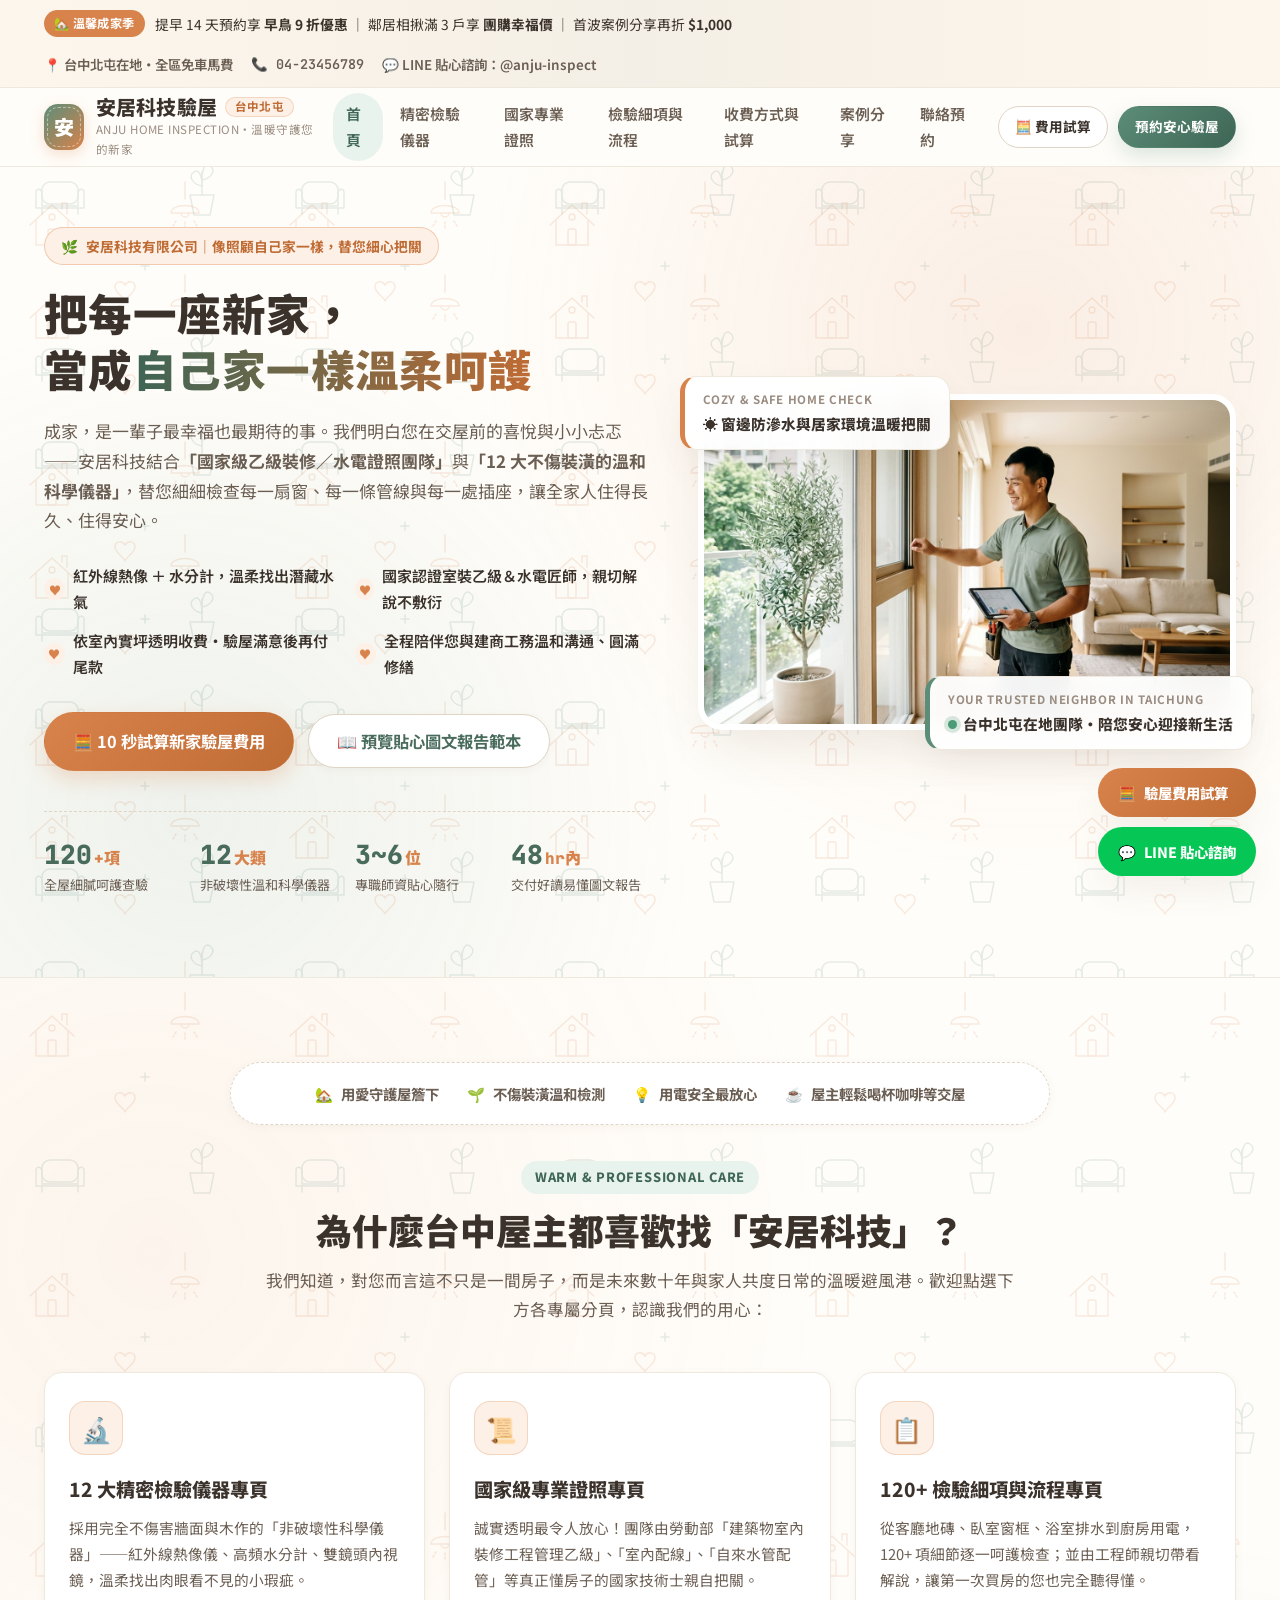
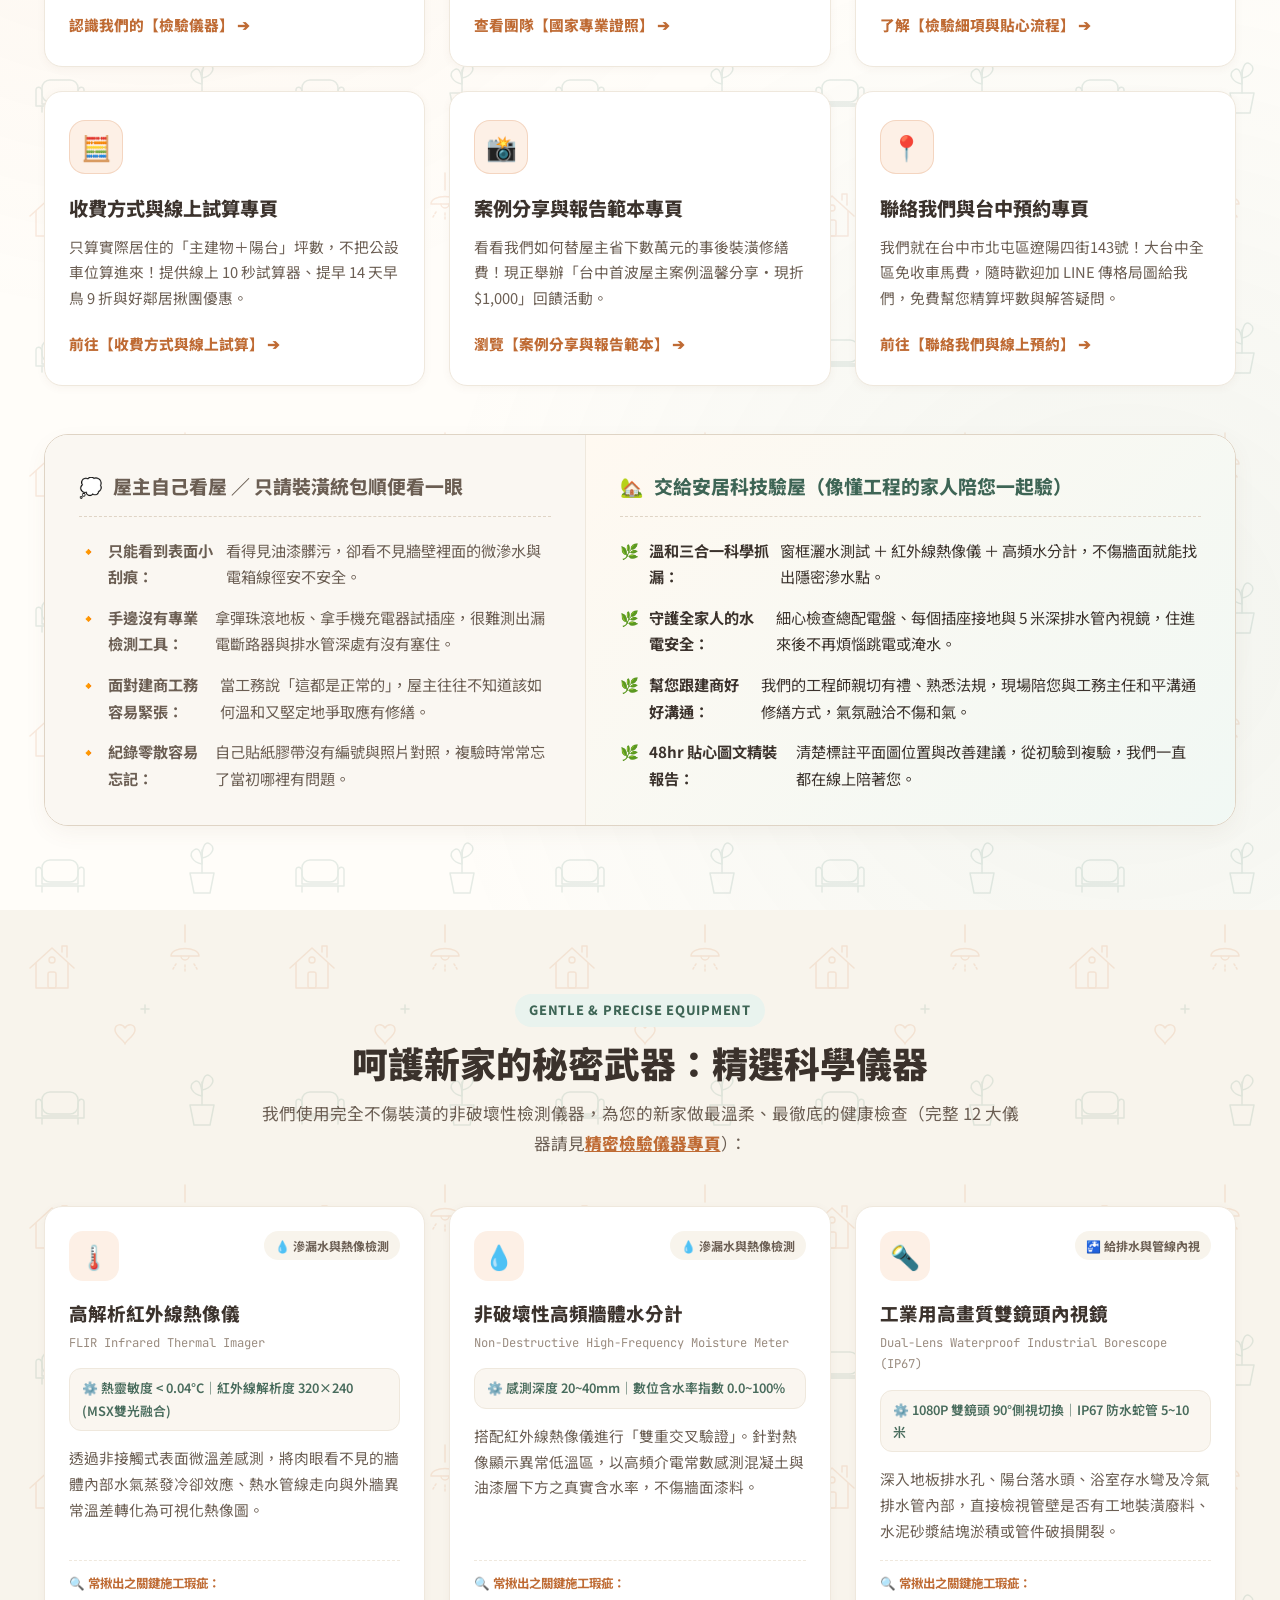
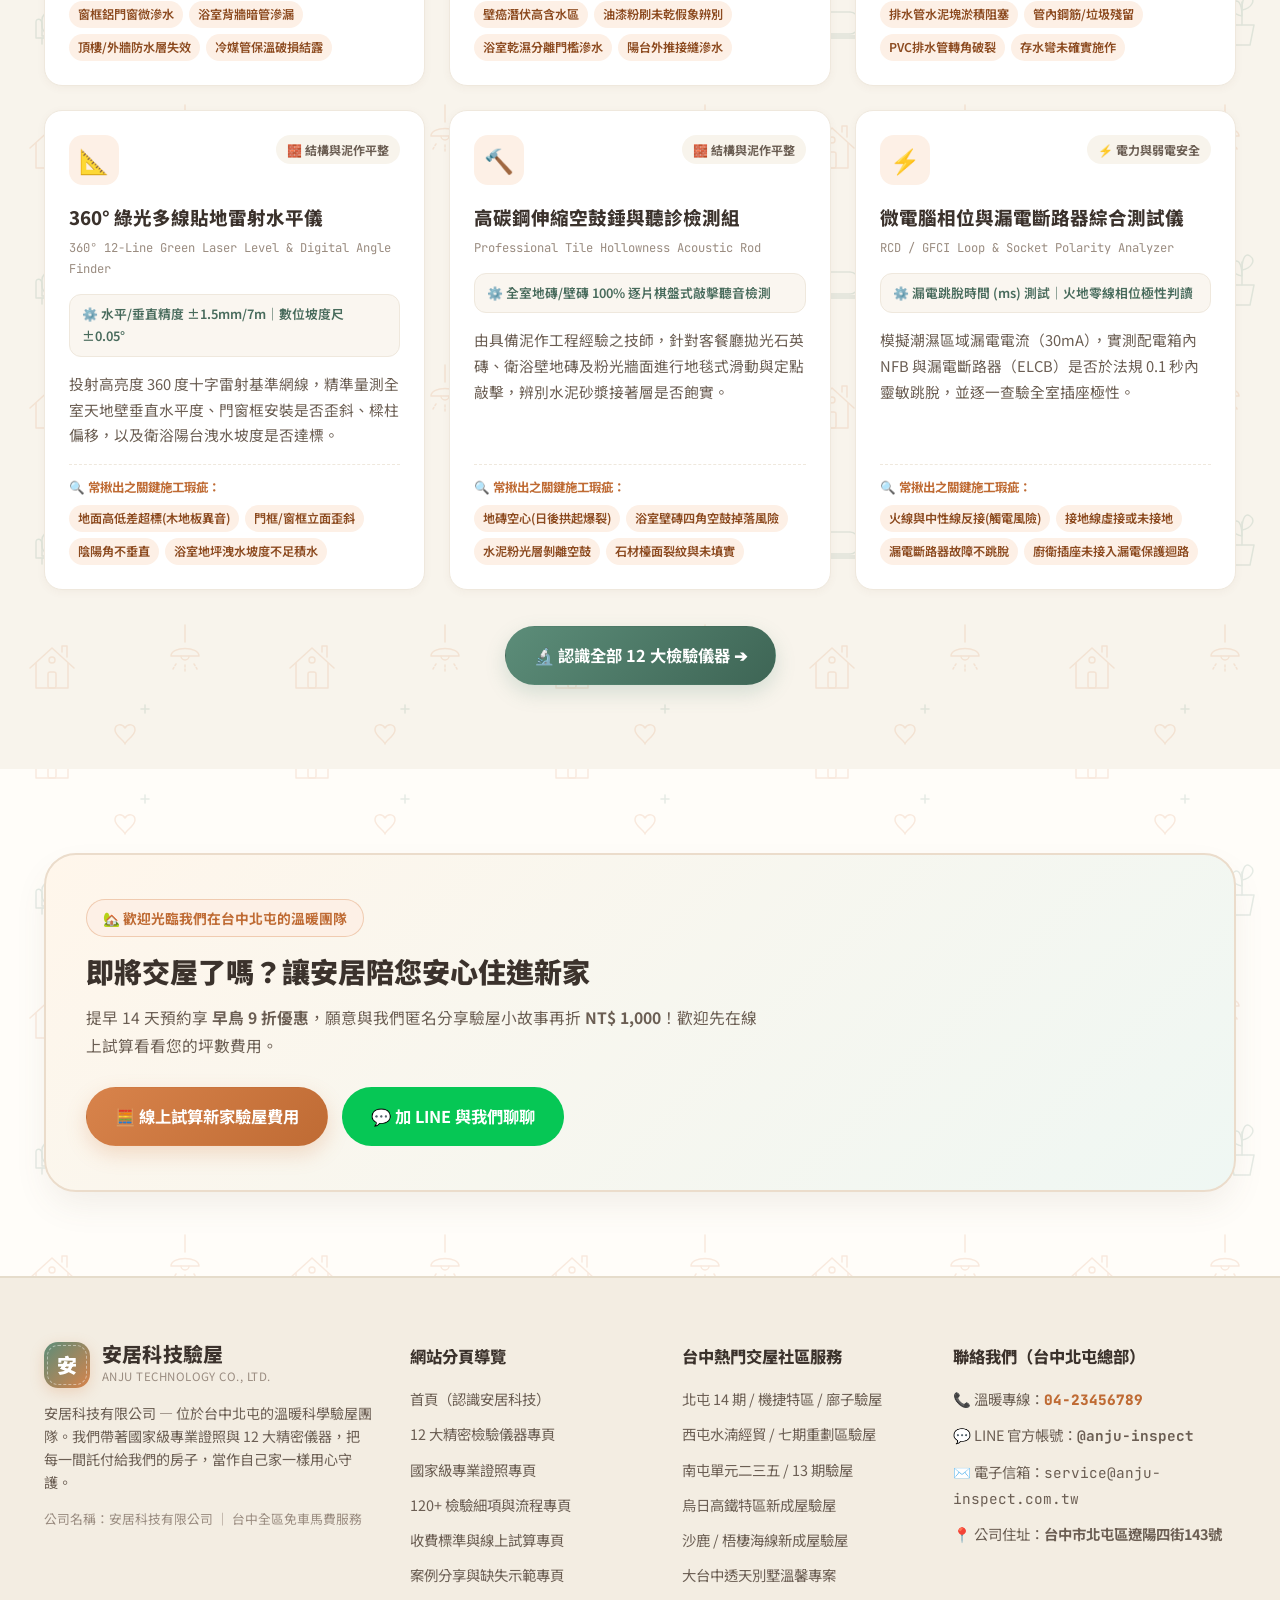
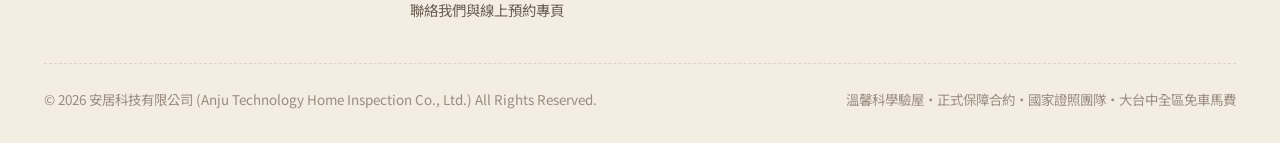
==== commit d269b798: "style: 全面改版為溫馨日系北歐白色家居風格(含背景居家小插畫、溫暖文案、更新北屯遼陽四街住址與電話)" ====
--- a/index.html
+++ b/index.html
@@ -3,9 +3,9 @@
 <head>
   <meta charset="UTF-8" />
   <meta name="viewport" content="width=device-width, initial-scale=1.0" />
-  <title>安居科技驗屋｜安居科技有限公司 — 台中專業科學驗屋・國家乙級證照團隊・12大精密儀器</title>
-  <meta name="description" content="安居科技驗屋（安居科技有限公司）深耕大台中地區，配備FLIR高解析紅外線熱像儀、工業雙鏡頭內視鏡、高頻水分計等12大科學檢測儀器，由具備建築物室內裝修工程管理乙級、室內配線、自來水配管等國家級證照工程師團隊把關，提供透明實坪收費與48小時精裝缺失報告。" />
-  <meta name="keywords" content="台中驗屋, 安居科技驗屋, 安居科技有限公司, 驗屋公司推薦, 台中驗屋收費, 預售屋驗屋, 新成屋驗屋, 透天驗屋, 紅外線熱像儀驗屋, 驗屋證照" />
+  <title>安居科技驗屋｜安居科技有限公司 — 溫暖守護您在台中的每一座新家</title>
+  <meta name="description" content="安居科技驗屋（安居科技有限公司）位於台中市北屯區遼陽四街143號，以對待家人般的細膩心意，結合國家級乙級裝修與水電證照團隊、12大非破壞性檢測儀器，陪您安心迎接新家交屋的幸福時刻。" />
+  <meta name="keywords" content="台中驗屋, 北屯驗屋, 安居科技驗屋, 安居科技有限公司, 驗屋公司推薦, 台中驗屋收費, 預售屋驗屋, 新成屋驗屋, 透天驗屋" />
 
   <!-- Google Fonts: Noto Sans TC & JetBrains Mono -->
   <link rel="preconnect" href="https://fonts.googleapis.com" />
@@ -21,16 +21,16 @@
     "@context": "https://schema.org",
     "@type": "ProfessionalService",
     "name": "安居科技驗屋｜安居科技有限公司",
-    "description": "大台中地區專業第三方科學驗屋機構，配備紅外線熱像儀、工業用內視鏡等12大精密檢驗儀器與國家級技術士證照工程師團隊。",
+    "description": "台中北屯在地溫馨專業驗屋團隊，配備紅外線熱像儀、工業用內視鏡等12大精密檢驗儀器與國家級技術士證照工程師，像照顧自己家一樣替屋主把關。",
     "areaServed": ["台中市", "彰化縣", "南投縣", "苗栗縣"],
     "address": {
       "@type": "PostalAddress",
-      "addressLocality": "西屯區",
+      "addressLocality": "北屯區",
       "addressRegion": "台中市",
-      "streetAddress": "市政北二路 282 號 15 樓",
+      "streetAddress": "遼陽四街143號",
       "addressCountry": "TW"
     },
-    "telephone": "+886-4-2258-8899",
+    "telephone": "+886-4-2345-6789",
     "priceRange": "NT$9,900 - NT$28,000"
   }
   </script>
@@ -43,13 +43,13 @@
   <div class="top-promo-bar">
     <div class="container top-promo-inner">
       <div class="promo-badges">
-        <span class="promo-tag">台中交屋季專案</span>
-        <span>提早 14 天預約享 <strong>早鳥 9 折優惠</strong> ｜ 同社區滿 3 戶享 <strong>團購專案價</strong> ｜ 首波案例匿名授權分享 <strong>現折 $1,000</strong></span>
+        <span class="promo-tag">🏡 溫馨成家季</span>
+        <span>提早 14 天預約享 <strong>早鳥 9 折優惠</strong> ｜ 鄰居相揪滿 3 戶享 <strong>團購幸福價</strong> ｜ 首波案例分享再折 <strong>$1,000</strong></span>
       </div>
       <div class="promo-contact-quick">
-        <span>📍 大台中全區免車馬費</span>
-        <a href="tel:0422588899" class="mono-num">📞 04-2258-8899</a>
-        <a href="contact.html">💬 LINE 官方帳號：@anju-inspect</a>
+        <span>📍 台中北屯在地・全區免車馬費</span>
+        <a href="tel:0423456789" class="mono-num">📞 04-23456789</a>
+        <a href="contact.html">💬 LINE 貼心諮詢：@anju-inspect</a>
       </div>
     </div>
   </div>
@@ -64,9 +64,9 @@
         <div class="brand-text">
           <div class="brand-name">
             安居科技驗屋
-            <span class="region-pill">台中總部</span>
-          </div>
-          <span class="brand-sub">ANJU TECHNOLOGY HOME INSPECTION CO., LTD.</span>
+            <span class="region-pill">台中北屯</span>
+          </div>
+          <span class="brand-sub">ANJU HOME INSPECTION・溫暖守護您的新家</span>
         </div>
       </a>
 
@@ -82,92 +82,91 @@
 
       <div class="header-actions">
         <a href="pricing.html" class="btn btn-outline btn-sm">🧮 費用試算</a>
-        <a href="contact.html" class="btn btn-primary btn-sm">立即預約驗屋</a>
+        <a href="contact.html" class="btn btn-primary btn-sm">預約安心驗屋</a>
         <button class="mobile-menu-btn" id="mobileMenuBtn" aria-label="開啟選單">☰</button>
       </div>
     </div>
   </header>
 
   <!-- =====================================================================
-       3. Hero Section
-       ===================================================================== -->
-  <section class="hero-section bg-blueprint">
+       3. Hero Section (Warm, Sunlit, Cozy Home Atmosphere)
+       ===================================================================== -->
+  <section class="hero-section">
     <div class="container hero-grid">
       <div class="hero-content">
         <div class="eyebrow-badge">
-          <span>🛡️</span>
-          <span>安居科技有限公司｜大台中第三方科學驗屋權威</span>
+          <span>🌿</span>
+          <span>安居科技有限公司｜像照顧自己家一樣，替您細心把關</span>
         </div>
         <h1 class="hero-title">
-          用精密科技數據說話，<br />
-          守護您在台中的<span class="highlight-gradient">每一座理想新家</span>
+          把每一座新家，<br />
+          當成<span class="highlight-gradient">自己家一樣溫柔呵護</span>
         </h1>
         <p class="hero-desc">
-          買房是一輩子的大事，交屋不該只憑肉眼與運氣。安居科技結合<strong>「國家級乙級裝修／水電證照團隊」</strong>與<strong>「12 大高階非破壞性檢測儀器」</strong>，針對滲漏水、配電安全、排水管淤積、結構空鼓進行 120+ 項地毯式查驗，48 小時內出具具法規依據之精裝缺失報告。
+          成家，是一輩子最幸福也最期待的事。我們明白您在交屋前的喜悅與小小忐忑——安居科技結合<strong>「國家級乙級裝修／水電證照團隊」</strong>與<strong>「12 大不傷裝潢的溫和科學儀器」</strong>，替您細細檢查每一扇窗、每一條管線與每一處插座，讓全家人住得長久、住得安心。
         </p>
 
         <div class="hero-checklist">
           <div class="hero-check-item">
-            <span class="hero-check-icon">✔</span>
-            <span>FLIR 紅外線熱像 ＋ 高頻水分計雙重抓漏</span>
+            <span class="hero-check-icon">♥</span>
+            <span>紅外線熱像 ＋ 水分計，溫柔找出潛藏水氣</span>
           </div>
           <div class="hero-check-item">
-            <span class="hero-check-icon">✔</span>
-            <span>國家認證室內裝修乙級 ＆ 甲/乙種水電匠師</span>
+            <span class="hero-check-icon">♥</span>
+            <span>國家認證室裝乙級＆水電匠師，親切解說不敷衍</span>
           </div>
           <div class="hero-check-item">
-            <span class="hero-check-icon">✔</span>
-            <span>實坪透明計價・驗屋完畢滿意再付尾款</span>
+            <span class="hero-check-icon">♥</span>
+            <span>依室內實坪透明收費・驗屋滿意後再付尾款</span>
           </div>
           <div class="hero-check-item">
-            <span class="hero-check-icon">✔</span>
-            <span>現場陪同屋主與建商工務逐項會勘交接</span>
+            <span class="hero-check-icon">♥</span>
+            <span>全程陪伴您與建商工務溫和溝通、圓滿修繕</span>
           </div>
         </div>
 
         <div class="hero-cta-group">
-          <a href="pricing.html" class="btn btn-amber btn-lg">🧮 線上 10 秒試算驗屋費用</a>
-          <button type="button" class="btn btn-outline-light btn-lg js-open-report-modal">📄 預覽精裝驗屋報告範本</button>
+          <a href="pricing.html" class="btn btn-amber btn-lg">🧮 10 秒試算新家驗屋費用</a>
+          <button type="button" class="btn btn-outline-light btn-lg js-open-report-modal">📖 預覽貼心圖文報告範本</button>
         </div>
 
         <div class="hero-metrics">
           <div class="metric-box">
             <div class="metric-val">120<span>+項</span></div>
-            <div class="metric-label">四大工程系統標準檢驗</div>
+            <div class="metric-label">全屋細膩呵護查驗</div>
           </div>
           <div class="metric-box">
             <div class="metric-val">12<span>大類</span></div>
-            <div class="metric-label">非破壞性精密科學儀器</div>
+            <div class="metric-label">非破壞性溫和科學儀器</div>
           </div>
           <div class="metric-box">
             <div class="metric-val">3~6<span>位</span></div>
-            <div class="metric-label">依坪數配置專職工程師</div>
+            <div class="metric-label">專職師資貼心隨行</div>
           </div>
           <div class="metric-box">
             <div class="metric-val">48<span>hr內</span></div>
-            <div class="metric-label">交付雲端＋PDF精裝報告</div>
+            <div class="metric-label">交付好讀易懂圖文報告</div>
           </div>
         </div>
       </div>
 
       <div class="hero-visual-wrap">
         <div class="hud-card hud-top-left">
-          <div class="hud-title">THERMAL & MOISTURE SCAN</div>
+          <div class="hud-title">COZY & SAFE HOME CHECK</div>
           <div class="hud-value">
-            <span>🌡️ 紅外線熱像溫差解析</span>
-            <span class="mono-num" style="color:#FBBF24;">±0.04°C</span>
+            <span>☀️ 窗邊防滲水與居家環境溫暖把關</span>
           </div>
         </div>
 
         <div class="hero-image-frame">
-          <img src="assets/hero-inspection.jpg" alt="安居科技驗屋工程師於台中新成屋使用紅外線熱像儀與平板進行精密檢測" />
+          <img src="assets/hero-warm-home.jpg" alt="安居科技驗屋工程師於溫暖明亮的新成屋中，微笑手持平板替屋主細心檢查窗框與居家品質" />
         </div>
 
         <div class="hud-card hud-bottom-right">
-          <div class="hud-title">CERTIFIED ENGINEERING TEAM</div>
+          <div class="hud-title">YOUR TRUSTED NEIGHBOR IN TAICHUNG</div>
           <div class="hud-value">
             <span class="pulse-dot"></span>
-            <span>國家級室裝乙級・水電配線技術士共同把關</span>
+            <span>台中北屯在地團隊・陪您安心迎接新生活</span>
           </div>
         </div>
       </div>
@@ -175,15 +174,23 @@
   </section>
 
   <!-- =====================================================================
-       4. Six Dedicated Subpage Portals (六大核心專頁快速導覽)
+       4. Six Dedicated Subpage Portals (六大溫馨專區快速導覽)
        ===================================================================== -->
   <section class="section bg-light-grid" id="why-anju">
     <div class="container">
+      <!-- Cute Cozy Home Illustration Strip -->
+      <div class="cozy-illustration-strip" aria-hidden="true">
+        <div class="cozy-illo-item">🏡 <span>用愛守護屋簷下</span></div>
+        <div class="cozy-illo-item">🌱 <span>不傷裝潢溫和檢測</span></div>
+        <div class="cozy-illo-item">💡 <span>用電安全最放心</span></div>
+        <div class="cozy-illo-item">☕ <span>屋主輕鬆喝杯咖啡等交屋</span></div>
+      </div>
+
       <div class="section-header">
-        <span class="section-tag">ANJU TECH OFFICIAL PORTAL</span>
-        <h2 class="section-title">為什麼台中屋主交屋首選「安居科技」？</h2>
+        <span class="section-tag">WARM & PROFESSIONAL CARE</span>
+        <h2 class="section-title">為什麼台中屋主都喜歡找「安居科技」？</h2>
         <p class="section-desc">
-          我們參考並整合國內外最高標準之建築非破壞檢測規範，屏除傳統「拿紙膠帶貼油漆污漬」的表面功夫，深入結構、機電與管路核心。歡迎點選下方各專屬分頁深入了解：
+          我們知道，對您而言這不只是一間房子，而是未來數十年與家人共度日常的溫暖避風港。歡迎點選下方各專屬分頁，認識我們的用心：
         </p>
       </div>
 
@@ -193,10 +200,10 @@
             <div class="value-icon">🔬</div>
             <h3 style="font-size:1.2rem; font-weight:800; margin-bottom:8px;">12 大精密檢驗儀器專頁</h3>
             <p style="font-size:0.92rem; color:var(--text-secondary);">
-              全套配備 FLIR 高解析紅外線熱像儀、高頻牆體水分計、IP67 雙鏡頭防水工業內視鏡、RCD 漏電相位測試儀，每一項缺失皆有數據佐證。
-            </p>
-          </div>
-          <span class="portal-card-link">進入【精密檢驗儀器】分頁 ➔</span>
+              採用完全不傷害牆面與木作的「非破壞性科學儀器」——紅外線熱像儀、高頻水分計、雙鏡頭內視鏡，溫柔找出肉眼看不見的小瑕疵。
+            </p>
+          </div>
+          <span class="portal-card-link">認識我們的【檢驗儀器】 ➔</span>
         </a>
 
         <a href="certifications.html" class="portal-card">
@@ -204,10 +211,10 @@
             <div class="value-icon">📜</div>
             <h3 style="font-size:1.2rem; font-weight:800; margin-bottom:8px;">國家級專業證照專頁</h3>
             <p style="font-size:0.92rem; color:var(--text-secondary);">
-              絕不以無關證照魚目混珠！團隊由勞動部「建築物室內裝修工程管理乙級」、「室內配線」、「自來水管配管」等國家技術士分組把關。
-            </p>
-          </div>
-          <span class="portal-card-link">進入【國家專業證照】分頁 ➔</span>
+              誠實透明最令人放心！團隊由勞動部「建築物室內裝修工程管理乙級」、「室內配線」、「自來水管配管」等真正懂房子的國家技術士親自把關。
+            </p>
+          </div>
+          <span class="portal-card-link">查看團隊【國家專業證照】 ➔</span>
         </a>
 
         <a href="process.html" class="portal-card">
@@ -215,10 +222,10 @@
             <div class="value-icon">📋</div>
             <h3 style="font-size:1.2rem; font-weight:800; margin-bottom:8px;">120+ 檢驗細項與流程專頁</h3>
             <p style="font-size:0.92rem; color:var(--text-secondary);">
-              涵蓋土建泥作門窗、機電弱電、給排水防漏、廚具與環境物理四大系統 120+ 細項，以及從圖說預審到複驗的 8 大標準 SOP。
-            </p>
-          </div>
-          <span class="portal-card-link">進入【檢驗細項與流程】分頁 ➔</span>
+              從客廳地磚、臥室窗框、浴室排水到廚房用電，120+ 項細節逐一呵護檢查；並由工程師親切帶看解說，讓第一次買房的您也完全聽得懂。
+            </p>
+          </div>
+          <span class="portal-card-link">了解【檢驗細項與貼心流程】 ➔</span>
         </a>
 
         <a href="pricing.html" class="portal-card">
@@ -226,10 +233,10 @@
             <div class="value-icon">🧮</div>
             <h3 style="font-size:1.2rem; font-weight:800; margin-bottom:8px;">收費方式與線上試算專頁</h3>
             <p style="font-size:0.92rem; color:var(--text-secondary);">
-              堅持以「主建物＋陽台」實坪透明計價（不灌水公設車位）。內建 10 秒即時費用試算器，提供提早 14 天早鳥 9 折與社區團購專案。
-            </p>
-          </div>
-          <span class="portal-card-link">進入【收費方式與試算】分頁 ➔</span>
+              只算實際居住的「主建物＋陽台」坪數，不把公設車位算進來！提供線上 10 秒試算器、提早 14 天早鳥 9 折與好鄰居揪團優惠。
+            </p>
+          </div>
+          <span class="portal-card-link">前往【收費方式與線上試算】 ➔</span>
         </a>
 
         <a href="cases.html" class="portal-card">
@@ -237,10 +244,10 @@
             <div class="value-icon">📸</div>
             <h3 style="font-size:1.2rem; font-weight:800; margin-bottom:8px;">案例分享與報告範本專頁</h3>
             <p style="font-size:0.92rem; color:var(--text-secondary);">
-              展示三大高風險隱蔽缺失檢測示範樣本與 48hr 精裝報告內頁預覽，現正舉辦「台中首波榮譽屋主案例授權現折 $1,000」活動！
-            </p>
-          </div>
-          <span class="portal-card-link">進入【案例分享】分頁 ➔</span>
+              看看我們如何替屋主省下數萬元的事後裝潢修繕費！現正舉辦「台中首波屋主案例溫馨分享・現折 $1,000」回饋活動。
+            </p>
+          </div>
+          <span class="portal-card-link">瀏覽【案例分享與報告範本】 ➔</span>
         </a>
 
         <a href="contact.html" class="portal-card">
@@ -248,10 +255,10 @@
             <div class="value-icon">📍</div>
             <h3 style="font-size:1.2rem; font-weight:800; margin-bottom:8px;">聯絡我們與台中預約專頁</h3>
             <p style="font-size:0.92rem; color:var(--text-secondary);">
-              大台中全區（北屯14期/機捷、西屯水湳/七期、南屯、烏日、海線、山線）免收車馬費，線上快速產生 LINE 預約諮詢單。
-            </p>
-          </div>
-          <span class="portal-card-link">進入【聯絡預約】分頁 ➔</span>
+              我們就在台中市北屯區遼陽四街143號！大台中全區免收車馬費，隨時歡迎加 LINE 傳格局圖給我們，免費幫您精算坪數與解答疑問。
+            </p>
+          </div>
+          <span class="portal-card-link">前往【聯絡我們與線上預約】 ➔</span>
         </a>
       </div>
 
@@ -260,27 +267,27 @@
         <div class="vs-grid">
           <div class="vs-col vs-col-traditional">
             <div class="vs-col-header" style="color:var(--text-secondary);">
-              <span>⚠️</span>
-              <span>屋主自行驗屋 ／ 請一般木工統包順便看</span>
+              <span>💭</span>
+              <span>屋主自己看屋 ／ 只請裝潢統包順便看一眼</span>
             </div>
             <ul class="vs-list" style="color:var(--text-secondary);">
-              <li>❌ <strong>僅能看表面外觀：</strong>只能檢查油漆髒污、門片刮傷，無法發現牆內微滲水與電箱線徑不足。</li>
-              <li>❌ <strong>缺乏精密儀器：</strong>用乒乓球或彈珠滾地板、拿手機充電測插座，抓不出接地異常與漏電斷路故障。</li>
-              <li>❌ <strong>容易被工務話術帶過：</strong>建商常稱「這是正常公差、熱脹冷縮」，屋主因不懂法規與工法只能無奈吞下。</li>
-              <li>❌ <strong>無正式圖文報告：</strong>手寫紀錄零散無照片定位，複驗時建商漏修或雙方各說各話、缺乏保障。</li>
+              <li>🔸 <strong>只能看到表面小刮痕：</strong>看得見油漆髒污，卻看不見牆壁裡面的微滲水與電箱線徑安不安全。</li>
+              <li>🔸 <strong>手邊沒有專業檢測工具：</strong>拿彈珠滾地板、拿手機充電器試插座，很難測出漏電斷路器與排水管深處有沒有塞住。</li>
+              <li>🔸 <strong>面對建商工務容易緊張：</strong>當工務說「這都是正常的」，屋主往往不知道該如何溫和又堅定地爭取應有修繕。</li>
+              <li>🔸 <strong>紀錄零散容易忘記：</strong>自己貼紙膠帶沒有編號與照片對照，複驗時常常忘了當初哪裡有問題。</li>
             </ul>
           </div>
 
           <div class="vs-col vs-col-anju">
-            <div class="vs-col-header" style="color:#5EEAD4;">
-              <span>🛡️</span>
-              <span>安居科技驗屋（科學儀器 × 國家級證照師資）</span>
+            <div class="vs-col-header" style="color:var(--brand-teal-dark);">
+              <span>🏡</span>
+              <span>交給安居科技驗屋（像懂工程的家人陪您一起驗）</span>
             </div>
             <ul class="vs-list">
-              <li>✅ <strong>黃金抓漏三合一驗證：</strong>窗框射水測試 ＋ FLIR 紅外線熱像儀 ＋ 高頻水分計，讓隱蔽滲漏水無所遁形。</li>
-              <li>✅ <strong>深入管線與配電盤核心：</strong>拆開配電箱核對線徑與 NFB、5米防水內視鏡深入地排檢查水泥淤積。</li>
-              <li>✅ <strong>專業工程師現場交鋒協商：</strong>由具備室裝乙級與水電證照之師資當場與建商工務對接修繕工法與規範。</li>
-              <li>✅ <strong>48hr 雲端數位＋PDF精裝報告：</strong>完整平面圖編號標記、異常數據照片與修繕建議，初驗到複驗全程追蹤。</li>
+              <li>🌿 <strong>溫和三合一科學抓漏：</strong>窗框灑水測試 ＋ 紅外線熱像儀 ＋ 高頻水分計，不傷牆面就能找出隱密滲水點。</li>
+              <li>🌿 <strong>守護全家人的水電安全：</strong>細心檢查總配電盤、每個插座接地與 5 米深排水管內視鏡，住進來後不再煩惱跳電或淹水。</li>
+              <li>🌿 <strong>幫您跟建商好好溝通：</strong>我們的工程師親切有禮、熟悉法規，現場陪您與工務主任和平溝通修繕方式，氣氛融洽不傷和氣。</li>
+              <li>🌿 <strong>48hr 貼心圖文精裝報告：</strong>清楚標註平面圖位置與改善建議，從初驗到複驗，我們一直都在線上陪著您。</li>
             </ul>
           </div>
         </div>
@@ -294,17 +301,17 @@
   <section class="section section-subtle">
     <div class="container">
       <div class="section-header">
-        <span class="section-tag">FEATURED INSPECTION INSTRUMENTS</span>
-        <h2 class="section-title">精選主力科學檢驗儀器預覽</h2>
+        <span class="section-tag">GENTLE & PRECISE EQUIPMENT</span>
+        <h2 class="section-title">呵護新家的秘密武器：精選科學儀器</h2>
         <p class="section-desc">
-          以下為安居科技隨隊出勤之主力檢測設備（完整 12 大類儀器與分類篩選請見<a href="instruments.html" style="color:var(--brand-teal-dark); font-weight:800; text-decoration:underline;">精密檢驗儀器專頁</a>）：
+          我們使用完全不傷裝潢的非破壞性檢測儀器，為您的新家做最溫柔、最徹底的健康檢查（完整 12 大儀器請見<a href="instruments.html" style="color:var(--brand-amber-hover); font-weight:800; text-decoration:underline;">精密檢驗儀器專頁</a>）：
         </p>
       </div>
 
       <div class="instruments-grid" id="homeInstrumentsPreviewGrid"></div>
 
       <div style="text-align:center; margin-top:36px;">
-        <a href="instruments.html" class="btn btn-primary btn-lg">🔬 查看完整 12 大檢驗儀器圖鑑 ➔</a>
+        <a href="instruments.html" class="btn btn-primary btn-lg">🔬 認識全部 12 大檢驗儀器 ➔</a>
       </div>
     </div>
   </section>
@@ -316,15 +323,15 @@
     <div class="container">
       <div class="subpage-cta-banner" style="margin-top:0;">
         <div>
-          <span class="eyebrow-badge" style="margin-bottom:10px;">🎉 台中交屋季早鳥與首波案例募集專案</span>
-          <h2 style="font-size:1.75rem; font-weight:900; margin-bottom:8px;">準備好為您的新家進行全方位科學體檢了嗎？</h2>
-          <p style="color:#CBD5E1; font-size:0.98rem; max-width:680px;">
-            提早 14 天預約享 <strong>9 折優惠</strong>，同意匿名授權缺失照片作為官網案例分享再折 <strong>NT$ 1,000</strong>！立即使用線上試算器算出您的專屬報價。
+          <span class="eyebrow-badge" style="margin-bottom:10px;">🏡 歡迎光臨我們在台中北屯的溫暖團隊</span>
+          <h2 style="font-size:1.75rem; font-weight:900; margin-bottom:8px;">即將交屋了嗎？讓安居陪您安心住進新家</h2>
+          <p style="font-size:0.98rem; max-width:680px;">
+            提早 14 天預約享 <strong>早鳥 9 折優惠</strong>，願意與我們匿名分享驗屋小故事再折 <strong>NT$ 1,000</strong>！歡迎先在線上試算看看您的坪數費用。
           </p>
         </div>
         <div style="display:flex; gap:14px; flex-wrap:wrap;">
-          <a href="pricing.html" class="btn btn-amber btn-lg">🧮 立即線上試算驗屋費用</a>
-          <a href="contact.html" class="btn btn-line btn-lg">💬 聯絡我們 / 線上預約</a>
+          <a href="pricing.html" class="btn btn-amber btn-lg">🧮 線上試算新家驗屋費用</a>
+          <a href="contact.html" class="btn btn-line btn-lg">💬 加 LINE 與我們聊聊</a>
         </div>
       </div>
     </div>
@@ -340,22 +347,22 @@
           <div class="brand-logo" style="margin-bottom:14px;">
             <div class="logo-mark">安</div>
             <div class="brand-text">
-              <div class="brand-name" style="color:#FFFFFF;">安居科技驗屋</div>
-              <span class="brand-sub" style="color:#94A3B8;">ANJU TECHNOLOGY CO., LTD.</span>
-            </div>
-          </div>
-          <p style="font-size:0.88rem; line-height:1.6; margin-bottom:14px;">
-            安居科技有限公司 — 大台中地區高規格科學驗屋機構。結合國家級乙級室內裝修／水電證照團隊與 12 大精密非破壞性檢測儀器，為您的新家品質嚴格把關。
+              <div class="brand-name">安居科技驗屋</div>
+              <span class="brand-sub">ANJU TECHNOLOGY CO., LTD.</span>
+            </div>
+          </div>
+          <p style="font-size:0.88rem; line-height:1.65; margin-bottom:14px;">
+            安居科技有限公司 — 位於台中北屯的溫暖科學驗屋團隊。我們帶著國家級專業證照與 12 大精密儀器，把每一間託付給我們的房子，當作自己家一樣用心守護。
           </p>
-          <div class="mono-num" style="font-size:0.8rem; color:#64748B;">
-            公司名稱：安居科技有限公司 ｜ 服務核心：台中市全區及中部縣市
+          <div style="font-size:0.8rem; color:var(--text-muted);">
+            公司名稱：安居科技有限公司 ｜ 台中全區免車馬費服務
           </div>
         </div>
 
         <div class="footer-col">
           <h4>網站分頁導覽</h4>
           <ul class="footer-links">
-            <li><a href="index.html">首頁（關於安居科技）</a></li>
+            <li><a href="index.html">首頁（認識安居科技）</a></li>
             <li><a href="instruments.html">12 大精密檢驗儀器專頁</a></li>
             <li><a href="certifications.html">國家級專業證照專頁</a></li>
             <li><a href="process.html">120+ 檢驗細項與流程專頁</a></li>
@@ -366,32 +373,31 @@
         </div>
 
         <div class="footer-col">
-          <h4>熱門台中驗屋專區</h4>
+          <h4>台中熱門交屋社區服務</h4>
           <ul class="footer-links">
-            <li><a href="contact.html">北屯 14 期 / 機捷特區驗屋</a></li>
-            <li><a href="contact.html">西屯水湳經貿 / 七期驗屋</a></li>
+            <li><a href="contact.html">北屯 14 期 / 機捷特區 / 廍子驗屋</a></li>
+            <li><a href="contact.html">西屯水湳經貿 / 七期重劃區驗屋</a></li>
             <li><a href="contact.html">南屯單元二三五 / 13 期驗屋</a></li>
             <li><a href="contact.html">烏日高鐵特區新成屋驗屋</a></li>
-            <li><a href="contact.html">沙鹿 / 梧棲台中港特區驗屋</a></li>
-            <li><a href="contact.html">大台中透天別墅專案驗屋</a></li>
+            <li><a href="contact.html">沙鹿 / 梧棲海線新成屋驗屋</a></li>
+            <li><a href="contact.html">大台中透天別墅溫馨專案</a></li>
           </ul>
         </div>
 
         <div class="footer-col">
-          <h4>聯絡我們（台中總部）</h4>
+          <h4>聯絡我們（台中北屯總部）</h4>
           <ul class="footer-links">
-            <li>📞 預約專線：<a href="tel:0422588899" class="mono-num" style="color:#5EEAD4;">04-2258-8899</a></li>
-            <li>📱 工程師專線：<span class="mono-num">0912-345-678</span></li>
-            <li>💬 LINE 官方帳號：<span class="mono-num" style="color:#FFFFFF;">@anju-inspect</span></li>
+            <li>📞 溫暖專線：<a href="tel:0423456789" class="mono-num" style="color:var(--brand-amber-hover); font-weight:800;">04-23456789</a></li>
+            <li>💬 LINE 官方帳號：<span class="mono-num" style="font-weight:700;">@anju-inspect</span></li>
             <li>✉️ 電子信箱：<span class="mono-num">service@anju-inspect.com.tw</span></li>
-            <li>📍 地址：台中市西屯區市政北二路 282 號 15 樓</li>
+            <li>📍 公司住址：<strong>台中市北屯區遼陽四街143號</strong></li>
           </ul>
         </div>
       </div>
 
       <div class="footer-bottom">
         <div>© 2026 安居科技有限公司 (Anju Technology Home Inspection Co., Ltd.) All Rights Reserved.</div>
-        <div>科學驗屋・正式保障合約・國家證照團隊・大台中全區免車馬費</div>
+        <div>溫馨科學驗屋・正式保障合約・國家證照團隊・大台中全區免車馬費</div>
       </div>
     </div>
   </footer>
@@ -401,8 +407,8 @@
     <div class="report-modal-dialog">
       <div class="report-modal-header">
         <div>
-          <h3 id="reportModalTitle" style="font-size:1.15rem; font-weight:800;">📑 安居科技有限公司｜標準數位驗屋缺失報告範本預覽</h3>
-          <span style="font-size:0.78rem; color:#CBD5E1;">驗屋後 24～48 小時內交付雲端高畫質版 ＋ 建商工務修繕核對 PDF 總表</span>
+          <h3 id="reportModalTitle" style="font-size:1.15rem; font-weight:800;">📖 安居科技有限公司｜貼心好讀版・驗屋缺失報告範本預覽</h3>
+          <span style="font-size:0.78rem; opacity:0.9;">驗屋後 24～48 小時內交付雲端高畫質版 ＋ 方便建商工務核對修繕之 PDF 總表</span>
         </div>
         <button type="button" class="report-modal-close" id="closeReportModalBtn" aria-label="關閉預覽">✕</button>
       </div>
@@ -410,35 +416,35 @@
         <div class="report-sheet">
           <div class="report-sheet-top">
             <div>
-              <div style="font-size:1.1rem; font-weight:900; color:var(--brand-navy);">【安居科技驗屋】房屋非破壞性科學檢測正式報告（節錄示範頁）</div>
-              <div class="mono-num" style="font-size:0.8rem; color:var(--text-muted);">報告編號：ANJU-TC-202611-SAMPLE ｜ 檢測區域：台中市北屯區（標準三房示範案）</div>
-            </div>
-            <span class="promo-tag" style="background:var(--status-danger);">初驗待修繕項目</span>
+              <div style="font-size:1.1rem; font-weight:900; color:var(--brand-navy);">【安居科技驗屋】新家健康檢查正式報告（節錄示範頁）</div>
+              <div class="mono-num" style="font-size:0.8rem; color:var(--text-muted);">報告編號：ANJU-TC-202611-SAMPLE ｜ 檢測區域：台中市北屯區（溫馨三房示範案）</div>
+            </div>
+            <span class="promo-tag" style="background:var(--status-danger);">初驗請建商協助修繕</span>
           </div>
 
           <div class="report-item-row">
             <div>
-              <img src="assets/thermal-demo.jpg" alt="紅外線熱像儀滲水報告圖" style="border-radius:8px; height:190px; width:100%; object-fit:cover; border:1px solid var(--border-strong);" />
+              <img src="assets/thermal-demo.jpg" alt="紅外線熱像儀滲水報告圖" style="border-radius:12px; height:190px; width:100%; object-fit:cover; border:2px solid var(--border-light);" />
               <div class="mono-num" style="font-size:0.76rem; color:var(--text-muted); margin-top:6px;">
-                ▲ 儀器圖譜：FLIR 紅外線熱像儀顯示窗角異常低溫區（21.4°C vs 正常牆面 25.2°C）
+                ▲ 儀器圖譜：FLIR 紅外線熱像儀顯示窗角異常低溫水氣區（21.4°C vs 正常牆面 25.2°C）
               </div>
             </div>
             <div style="display:flex; flex-direction:column; justify-content:space-between; gap:8px; font-size:0.88rem;">
               <div>
-                <span style="background:#FEE2E2; color:#991B1B; font-weight:800; padding:2px 8px; border-radius:4px; font-size:0.76rem;">缺失編號 #A-04｜防滲漏系統</span>
-                <h4 style="font-size:1.05rem; font-weight:800; margin-top:6px; color:var(--text-primary);">客廳落地鋁門窗右下角框體微滲水（高含水率異常）</h4>
+                <span style="background:#FEE2E2; color:#991B1B; font-weight:800; padding:2px 8px; border-radius:99px; font-size:0.76rem;">缺失編號 #A-04｜防滲漏呵護檢查</span>
+                <h4 style="font-size:1.05rem; font-weight:800; margin-top:6px; color:var(--text-primary);">客廳落地窗右下角框體微滲水（牆內含水率偏高）</h4>
               </div>
-              <div><strong>📍 平面圖定位：</strong>客廳南側落地窗右下角（距地 15cm 處）</div>
-              <div><strong>🔬 實測科學數據：</strong>陽台側連續射水 15 分鐘後，熱像溫差達 <span class="mono-num" style="color:var(--status-danger); font-weight:800;">-3.8°C</span>，高頻水分計實測牆體含水率達 <span class="mono-num" style="color:var(--status-danger); font-weight:800;">78.5%</span>（標準應 &lt;18%）。</div>
-              <div style="background:#F0FDF4; border-left:3px solid var(--status-pass); padding:8px 10px; border-radius:4px; color:#14532D;">
-                <strong>🛠️ 致建商工務修繕建議：</strong>請檢視鋁窗外框下緣塞水路與轉角矽利康填縫是否開裂，重新施作外牆局部防水塗層並於乾涸後安排安居團隊攜熱像儀複驗。
+              <div><strong>📍 房間位置：</strong>客廳南側落地窗右下角（距木地板預定高度 15cm 處）</div>
+              <div><strong>🔬 溫和檢測數據：</strong>陽台側灑水測試 15 分鐘後，熱像溫差達 <span class="mono-num" style="color:var(--status-danger); font-weight:800;">-3.8°C</span>，水分計實測牆內含水率達 <span class="mono-num" style="color:var(--status-danger); font-weight:800;">78.5%</span>（安全乾爽值應 &lt;18%）。</div>
+              <div style="background:#F2FAF6; border-left:3px solid var(--status-pass); padding:8px 10px; border-radius:8px; color:#275942;">
+                <strong>🛠️ 給建商工務的貼心修繕建議：</strong>煩請協助檢查鋁窗外框下緣塞水路與轉角矽利康是否未滿填，重新補強防水後，我們將於複驗時再次以熱像儀為屋主確認乾爽。
               </div>
             </div>
           </div>
 
           <div style="display:flex; align-items:center; justify-content:space-between; flex-wrap:wrap; gap:12px; padding-top:12px;">
-            <span style="font-size:0.84rem; color:var(--text-secondary);">💡 每份完整報告皆附「全室平面圖缺失定位標記點」、「機電配電盤檢測數據表」與「複驗核對簽認欄」。</span>
-            <a href="contact.html" class="btn btn-primary btn-sm">立即預約您的專屬驗屋 ➔</a>
+            <span style="font-size:0.84rem; color:var(--text-secondary);">💡 每份完整報告皆附「全屋平面圖位置貼紙編號」、「配電箱安全紀錄表」與「複驗安心簽認欄」。</span>
+            <a href="contact.html" class="btn btn-amber btn-sm">立即預約您的新家驗屋 ➔</a>
           </div>
         </div>
       </div>
@@ -453,7 +459,7 @@
     </a>
     <a href="contact.html" class="float-btn btn-line">
       <span>💬</span>
-      <span>LINE 預約諮詢</span>
+      <span>LINE 貼心諮詢</span>
     </a>
   </div>
 
--- a/styles.css
+++ b/styles.css
@@ -1,65 +1,68 @@
 /* ==========================================================================
-   安居科技驗屋 ANJU TECH HOME INSPECTION - Official Flagship Stylesheet
-   Design Paradigm: Swiss Architectural Precision + Warm Home Assurance
+   安居科技驗屋 ANJU TECH HOME INSPECTION - Warm Cozy Home Stylesheet
+   Design Paradigm: 溫馨北歐日系家居風・純白暖杏 × 鼠尾草綠 × 暖木色 × 居家小插畫
    ========================================================================== */
 
 :root {
-  /* Core Palette - High Trust Architectural Slate & Thermal Amber/Teal */
-  --bg-primary: #F8FAFC;
+  /* Core Palette - Warm Pure White, Soft Linen, Sage Green & Sunlit Wood */
+  --bg-primary: #FFFDF9;
   --bg-surface: #FFFFFF;
-  --bg-subtle: #F1F5F9;
-  --bg-dark: #0B1120;
-  --bg-dark-elevated: #131C31;
-  --bg-dark-card: #1E293B;
-
-  /* Typography Colors */
-  --text-primary: #0F172A;
-  --text-secondary: #334155;
-  --text-muted: #64748B;
-  --text-on-dark: #F8FAFC;
-  --text-on-dark-muted: #94A3B8;
-
-  /* Brand & Functional Accents */
-  --brand-navy: #0F2942;
-  --brand-teal: #0D9488;
-  --brand-teal-dark: #0F766E;
-  --brand-teal-light: #CCFBF1;
-  --brand-amber: #D97706;
-  --brand-amber-hover: #B45309;
-  --brand-amber-light: #FEF3C7;
-  --thermal-purple: #6366F1;
-  --thermal-orange: #F97316;
+  --bg-subtle: #F8F4EC;
+  --bg-dark: #F4EFE6;          /* Replaced dark background with Warm Oat/Linen */
+  --bg-dark-elevated: #FFFBF5;
+  --bg-dark-card: #FFFFFF;
+
+  /* Typography Colors - Warm Espresso & Soft Cocoa */
+  --text-primary: #3B322C;
+  --text-secondary: #6B5E53;
+  --text-muted: #9A8C80;
+  --text-on-dark: #3B322C;
+  --text-on-dark-muted: #7A6C60;
+
+  /* Brand & Functional Accents - Cozy Sage Green & Warm Terracotta Honey */
+  --brand-navy: #486B5C;       /* Warm Forest Sage */
+  --brand-teal: #5C8D79;       /* Soft Eucalyptus Green */
+  --brand-teal-dark: #3E6555;
+  --brand-teal-light: #E9F3EE;
+  --brand-amber: #D8834B;      /* Warm Sunlit Terracotta / Wood */
+  --brand-amber-hover: #BF6B34;
+  --brand-amber-light: #FDF0E6;
+  --thermal-purple: #8B7EC8;
+  --thermal-orange: #E07A5F;
   --line-green: #06C755;
   --line-green-dark: #05A847;
 
-  /* Semantic Status */
-  --status-pass: #10B981;
-  --status-warn: #F59E0B;
-  --status-danger: #EF4444;
-
-  /* Borders & Shadows */
-  --border-light: #E2E8F0;
-  --border-strong: #CBD5E1;
-  --border-dark: rgba(255, 255, 255, 0.12);
-  --shadow-sm: 0 1px 3px rgba(15, 23, 42, 0.06), 0 1px 2px rgba(15, 23, 42, 0.04);
-  --shadow-md: 0 4px 12px -2px rgba(15, 23, 42, 0.08), 0 2px 6px -1px rgba(15, 23, 42, 0.04);
-  --shadow-lg: 0 12px 32px -4px rgba(15, 23, 42, 0.10), 0 4px 12px -2px rgba(15, 23, 42, 0.05);
-  --shadow-xl: 0 20px 45px -10px rgba(15, 23, 42, 0.16);
-  --shadow-glow-teal: 0 8px 24px rgba(13, 148, 136, 0.25);
-  --shadow-glow-amber: 0 8px 24px rgba(217, 119, 6, 0.28);
-
-  /* Layout & Spacing */
-  --container-max: 1280px;
-  --radius-sm: 8px;
-  --radius-md: 12px;
-  --radius-lg: 18px;
-  --radius-xl: 24px;
-  --transition-fast: 0.18s cubic-bezier(0.16, 1, 0.3, 1);
-  --transition-smooth: 0.3s cubic-bezier(0.16, 1, 0.3, 1);
+  /* Semantic Status - Softened Warm Tones */
+  --status-pass: #4D9B76;
+  --status-warn: #E29547;
+  --status-danger: #D96B6B;
+
+  /* Borders & Warm Diffused Shadows */
+  --border-light: #EFE8DD;
+  --border-strong: #DFD4C5;
+  --border-dark: #E6DDD0;
+  --shadow-sm: 0 2px 8px rgba(110, 88, 68, 0.05);
+  --shadow-md: 0 8px 24px -4px rgba(110, 88, 68, 0.08);
+  --shadow-lg: 0 16px 36px -6px rgba(110, 88, 68, 0.10);
+  --shadow-xl: 0 24px 48px -10px rgba(110, 88, 68, 0.12);
+  --shadow-glow-teal: 0 8px 20px rgba(92, 141, 121, 0.22);
+  --shadow-glow-amber: 0 8px 20px rgba(216, 131, 75, 0.25);
+
+  /* Layout & Softer Rounded Corners */
+  --container-max: 1240px;
+  --radius-sm: 12px;
+  --radius-md: 18px;
+  --radius-lg: 24px;
+  --radius-xl: 32px;
+  --transition-fast: 0.2s cubic-bezier(0.16, 1, 0.3, 1);
+  --transition-smooth: 0.35s cubic-bezier(0.16, 1, 0.3, 1);
 
   /* Fonts */
   --font-sans: 'Noto Sans TC', -apple-system, BlinkMacSystemFont, 'Segoe UI', Roboto, sans-serif;
-  --font-mono: 'JetBrains Mono', 'SFMono-Regular', Consolas, monospace;
+  --font-mono: 'JetBrains Mono', 'Noto Sans TC', monospace;
+
+  /* Custom Home & Botanical Mini-Illustrations SVG Pattern (House, Plant, Lamp, Heart, Sun) */
+  --home-doodle-pattern: url("data:image/svg+xml,%3Csvg xmlns='http://www.w3.org/2000/svg' width='260' height='260' viewBox='0 0 260 260'%3E%3Cg fill='none' stroke='%23D8834B' stroke-width='1.5' stroke-linecap='round' stroke-linejoin='round' opacity='0.16'%3E%3C!-- Little Cozy House --%3E%3Cpath d='M30 58 L52 38 L74 58'/%3E%3Cpath d='M36 53 V78 H68 V53'/%3E%3Crect x='48' y='62' width='8' height='16' rx='2'/%3E%3Cpath d='M62 42 V36 H67 V47'/%3E%3Ccircle cx='52' cy='50' r='3'/%3E%3C!-- Warm Pendant Lamp --%3E%3Cpath d='M185 15 V32'/%3E%3Cpath d='M171 46 C171 36 199 36 199 46 Z'/%3E%3Cpath d='M181 46 A4 4 0 0 0 189 46'/%3E%3Cpath d='M176 54 L173 59 M185 55 V61 M194 54 L197 59' stroke-dasharray='2 2'/%3E%3C/g%3E%3Cg fill='none' stroke='%235C8D79' stroke-width='1.5' stroke-linecap='round' stroke-linejoin='round' opacity='0.16'%3E%3C!-- Potted Home Plant --%3E%3Cpath d='M190 195 L194 215 H210 L214 195 Z'/%3E%3Cpath d='M202 195 V172'/%3E%3Cpath d='M202 186 C192 184 188 176 194 172 C200 168 202 178 202 186 Z'/%3E%3Cpath d='M202 180 C212 178 216 170 210 166 C204 162 202 172 202 180 Z'/%3E%3C!-- Cozy Armchair / Sofa --%3E%3Crect x='42' y='182' width='36' height='22' rx='8'/%3E%3Cpath d='M36 192 C36 188 42 188 42 194 V206 H78 V194 C78 188 84 188 84 192 V208 H36 Z'/%3E%3Cpath d='M42 208 V214 M78 208 V214'/%3E%3C!-- Heart & Sparkle --%3E%3Cpath d='M125 118 C122 113 115 114 115 120 C115 126 125 131 125 134 C125 131 135 126 135 120 C135 114 128 113 125 118 Z' stroke='%23D8834B'/%3E%3Cpath d='M145 95 V103 M141 99 H149'/%3E%3C/g%3E%3C/svg%3E");
 }
 
 /* Reset & Base */
@@ -78,8 +81,10 @@
 body {
   font-family: var(--font-sans);
   background-color: var(--bg-primary);
-  color: var(--text-primary);
-  line-height: 1.65;
+  background-image: var(--home-doodle-pattern);
+  background-size: 260px 260px;
+  color: var(--text-primary);
+  line-height: 1.75;
   -webkit-font-smoothing: antialiased;
   overflow-x: hidden;
 }
@@ -117,32 +122,26 @@
   padding: 0 24px;
 }
 
-/* Blueprint Technical Grid Background Pattern */
-.bg-blueprint {
-  background-color: var(--bg-dark);
-  background-image: 
-    linear-gradient(rgba(255, 255, 255, 0.03) 1px, transparent 1px),
-    linear-gradient(90deg, rgba(255, 255, 255, 0.03) 1px, transparent 1px);
-  background-size: 36px 36px;
-}
-
+/* Warm Illustrated Backgrounds */
+.bg-blueprint,
 .bg-light-grid {
   background-color: var(--bg-primary);
   background-image: 
-    linear-gradient(rgba(15, 23, 42, 0.03) 1px, transparent 1px),
-    linear-gradient(90deg, rgba(15, 23, 42, 0.03) 1px, transparent 1px);
-  background-size: 32px 32px;
+    radial-gradient(circle at 12% 18%, rgba(216, 131, 75, 0.07), transparent 40%),
+    radial-gradient(circle at 88% 82%, rgba(92, 141, 121, 0.08), transparent 42%),
+    var(--home-doodle-pattern);
+  background-size: 100% 100%, 100% 100%, 260px 260px;
 }
 
 /* ==========================================================================
-   1. Top Promo Bar & Sticky Header
+   1. Top Promo Bar & Sticky Header (Warm & Friendly)
    ========================================================================== */
 .top-promo-bar {
-  background: linear-gradient(90deg, #0B1120 0%, #0F2942 50%, #0B1120 100%);
-  color: var(--text-on-dark);
-  font-size: 0.85rem;
-  padding: 9px 0;
-  border-bottom: 1px solid rgba(255, 255, 255, 0.1);
+  background: linear-gradient(90deg, #FDF6EC 0%, #F4EFE6 50%, #FDF6EC 100%);
+  color: var(--text-primary);
+  font-size: 0.86rem;
+  padding: 10px 0;
+  border-bottom: 1px solid var(--border-light);
 }
 
 .top-promo-inner {
@@ -164,9 +163,9 @@
   background: var(--brand-amber);
   color: #FFFFFF;
   font-weight: 700;
-  font-size: 0.75rem;
-  padding: 2px 8px;
-  border-radius: 4px;
+  font-size: 0.76rem;
+  padding: 3px 10px;
+  border-radius: 99px;
   letter-spacing: 0.03em;
 }
 
@@ -174,12 +173,13 @@
   display: flex;
   align-items: center;
   gap: 18px;
-  color: #CBD5E1;
-  font-size: 0.82rem;
+  color: var(--text-secondary);
+  font-size: 0.84rem;
+  font-weight: 600;
 }
 
 .promo-contact-quick a:hover {
-  color: #38BDF8;
+  color: var(--brand-amber-hover);
 }
 
 /* Header */
@@ -187,7 +187,7 @@
   position: sticky;
   top: 0;
   z-index: 1000;
-  background: rgba(255, 255, 255, 0.92);
+  background: rgba(255, 253, 249, 0.94);
   backdrop-filter: blur(14px);
   -webkit-backdrop-filter: blur(14px);
   border-bottom: 1px solid var(--border-light);
@@ -202,7 +202,7 @@
   display: flex;
   align-items: center;
   justify-content: space-between;
-  height: 76px;
+  height: 78px;
   gap: 16px;
 }
 
@@ -213,17 +213,17 @@
 }
 
 .logo-mark {
-  width: 44px;
-  height: 44px;
-  border-radius: 10px;
-  background: linear-gradient(135deg, var(--brand-navy) 0%, var(--brand-teal) 100%);
+  width: 46px;
+  height: 46px;
+  border-radius: 14px;
+  background: linear-gradient(135deg, var(--brand-teal) 0%, var(--brand-amber) 100%);
   display: flex;
   align-items: center;
   justify-content: center;
   color: #FFFFFF;
   font-weight: 900;
   font-size: 1.25rem;
-  box-shadow: 0 4px 12px rgba(13, 148, 136, 0.25);
+  box-shadow: 0 4px 14px rgba(216, 131, 75, 0.25);
   position: relative;
 }
 
@@ -231,8 +231,8 @@
   content: '';
   position: absolute;
   inset: 3px;
-  border: 1px solid rgba(255, 255, 255, 0.25);
-  border-radius: 7px;
+  border: 1.5px dashed rgba(255, 255, 255, 0.45);
+  border-radius: 11px;
   pointer-events: none;
 }
 
@@ -245,7 +245,7 @@
   font-size: 1.25rem;
   font-weight: 800;
   color: var(--text-primary);
-  letter-spacing: -0.01em;
+  letter-spacing: 0.01em;
   line-height: 1.2;
   display: flex;
   align-items: center;
@@ -253,19 +253,19 @@
 }
 
 .region-pill {
-  font-size: 0.7rem;
+  font-size: 0.72rem;
   font-weight: 700;
-  background: var(--brand-teal-light);
-  color: var(--brand-teal-dark);
-  padding: 2px 7px;
+  background: var(--brand-amber-light);
+  color: var(--brand-amber-hover);
+  padding: 2px 9px;
   border-radius: 99px;
+  border: 1px solid rgba(216, 131, 75, 0.25);
 }
 
 .brand-sub {
   font-size: 0.72rem;
   color: var(--text-muted);
-  font-family: var(--font-mono);
-  letter-spacing: 0.05em;
+  letter-spacing: 0.04em;
 }
 
 .main-nav {
@@ -275,18 +275,18 @@
 }
 
 .nav-link {
-  padding: 8px 12px;
-  font-size: 0.92rem;
+  padding: 8px 13px;
+  font-size: 0.93rem;
   font-weight: 600;
   color: var(--text-secondary);
-  border-radius: var(--radius-sm);
+  border-radius: 99px;
   transition: all var(--transition-fast);
 }
 
 .nav-link:hover,
 .nav-link.active {
   color: var(--brand-teal-dark);
-  background: var(--bg-subtle);
+  background: var(--brand-teal-light);
 }
 
 .header-actions {
@@ -305,14 +305,14 @@
   color: var(--text-primary);
 }
 
-/* Buttons */
+/* Buttons - Warm Pill & Soft Rounded Style */
 .btn {
   display: inline-flex;
   align-items: center;
   justify-content: center;
   gap: 8px;
-  padding: 11px 20px;
-  border-radius: var(--radius-sm);
+  padding: 11px 22px;
+  border-radius: 99px;
   font-weight: 700;
   font-size: 0.94rem;
   cursor: pointer;
@@ -328,8 +328,8 @@
 }
 
 .btn-primary:hover {
-  transform: translateY(-1px);
-  filter: brightness(1.06);
+  transform: translateY(-2px);
+  filter: brightness(1.05);
 }
 
 .btn-amber {
@@ -339,8 +339,8 @@
 }
 
 .btn-amber:hover {
-  transform: translateY(-1px);
-  filter: brightness(1.06);
+  transform: translateY(-2px);
+  filter: brightness(1.05);
 }
 
 .btn-line {
@@ -350,7 +350,7 @@
 
 .btn-line:hover {
   background: var(--line-green-dark);
-  transform: translateY(-1px);
+  transform: translateY(-2px);
 }
 
 .btn-outline {
@@ -360,58 +360,62 @@
 }
 
 .btn-outline:hover {
+  border-color: var(--brand-amber);
+  color: var(--brand-amber-hover);
+  background: var(--brand-amber-light);
+}
+
+.btn-outline-light {
+  background: #FFFFFF;
+  color: var(--brand-navy);
+  border-color: var(--border-strong);
+  box-shadow: var(--shadow-sm);
+}
+
+.btn-outline-light:hover {
+  background: var(--brand-teal-light);
   border-color: var(--brand-teal);
   color: var(--brand-teal-dark);
-  background: #F0FDFA;
-}
-
-.btn-outline-light {
-  background: rgba(255, 255, 255, 0.08);
-  color: #FFFFFF;
-  border-color: rgba(255, 255, 255, 0.24);
-}
-
-.btn-outline-light:hover {
-  background: rgba(255, 255, 255, 0.16);
-  border-color: #FFFFFF;
 }
 
 .btn-sm {
-  padding: 8px 14px;
+  padding: 8px 16px;
   font-size: 0.85rem;
 }
 
 .btn-lg {
   padding: 14px 28px;
   font-size: 1.02rem;
-  border-radius: 10px;
 }
 
 /* ==========================================================================
-   2. Hero Section & Subpage Page Hero
+   2. Hero Section & Subpage Page Hero (Bright, Cozy, Sunlit Home Feel)
    ========================================================================== */
 .page-hero {
   position: relative;
   padding: 56px 0 60px;
-  background: radial-gradient(circle at 85% 20%, rgba(13, 148, 136, 0.22), transparent 45%),
-              radial-gradient(circle at 15% 80%, rgba(217, 119, 6, 0.14), transparent 40%),
-              var(--bg-dark);
-  color: var(--text-on-dark);
-  border-bottom: 1px solid rgba(255, 255, 255, 0.1);
+  background: linear-gradient(180deg, #FFF9F0 0%, #FFFDF9 100%);
+  background-image: 
+    radial-gradient(circle at 85% 25%, rgba(216, 131, 75, 0.12), transparent 45%),
+    radial-gradient(circle at 12% 75%, rgba(92, 141, 121, 0.10), transparent 45%),
+    var(--home-doodle-pattern);
+  background-size: 100% 100%, 100% 100%, 260px 260px;
+  color: var(--text-primary);
+  border-bottom: 1px solid var(--border-light);
 }
 
 .breadcrumb {
   display: inline-flex;
   align-items: center;
   gap: 8px;
-  font-size: 0.84rem;
-  color: #94A3B8;
+  font-size: 0.85rem;
+  color: var(--text-muted);
   margin-bottom: 16px;
 }
 
 .breadcrumb a {
-  color: #5EEAD4;
-  font-weight: 600;
+  color: var(--brand-teal-dark);
+  font-weight: 700;
 }
 
 .breadcrumb a:hover {
@@ -419,22 +423,22 @@
 }
 
 .page-hero-title {
-  font-size: clamp(1.9rem, 3.2vw, 2.75rem);
+  font-size: clamp(1.9rem, 3.2vw, 2.65rem);
   font-weight: 900;
-  line-height: 1.22;
+  line-height: 1.28;
   margin-bottom: 14px;
-  letter-spacing: -0.01em;
+  color: var(--text-primary);
 }
 
 .page-hero-desc {
   font-size: 1.05rem;
-  color: #CBD5E1;
+  color: var(--text-secondary);
   max-width: 760px;
 }
 
 .subpage-cta-banner {
-  background: linear-gradient(135deg, #0F2942 0%, #0B1120 100%);
-  color: #FFFFFF;
+  background: linear-gradient(135deg, #FFF6EB 0%, #EFF7F3 100%);
+  color: var(--text-primary);
   border-radius: var(--radius-xl);
   padding: 44px 40px;
   display: flex;
@@ -442,9 +446,15 @@
   justify-content: space-between;
   gap: 28px;
   flex-wrap: wrap;
-  border: 1px solid rgba(45, 212, 191, 0.3);
-  box-shadow: var(--shadow-xl);
+  border: 2px solid #EBDCCB;
+  box-shadow: var(--shadow-lg);
   margin-top: 56px;
+  position: relative;
+  overflow: hidden;
+}
+
+.subpage-cta-banner p {
+  color: var(--text-secondary) !important;
 }
 
 .portal-cards-grid {
@@ -455,7 +465,7 @@
 
 .portal-card {
   background: var(--bg-surface);
-  border: 1px solid var(--border-light);
+  border: 1.5px solid var(--border-light);
   border-radius: var(--radius-md);
   padding: 28px 24px;
   display: flex;
@@ -468,47 +478,37 @@
 .portal-card:hover {
   transform: translateY(-5px);
   box-shadow: var(--shadow-lg);
-  border-color: var(--brand-teal);
+  border-color: var(--brand-amber);
 }
 
 .portal-card-link {
   margin-top: 20px;
   font-weight: 800;
   font-size: 0.92rem;
-  color: var(--brand-teal-dark);
+  color: var(--brand-amber-hover);
   display: inline-flex;
   align-items: center;
   gap: 6px;
 }
 
-@media (max-width: 1080px) {
-  .portal-cards-grid {
-    grid-template-columns: repeat(2, 1fr);
-  }
-}
-
-@media (max-width: 768px) {
-  .portal-cards-grid {
-    grid-template-columns: 1fr;
-  }
-  .subpage-cta-banner {
-    padding: 28px 22px;
-  }
-}
-
+/* Main Hero Section */
 .hero-section {
   position: relative;
-  padding: 64px 0 80px;
-  background: radial-gradient(circle at 80% 20%, rgba(13, 148, 136, 0.18), transparent 45%),
-              radial-gradient(circle at 15% 80%, rgba(217, 119, 6, 0.12), transparent 40%),
-              var(--bg-dark);
-  color: var(--text-on-dark);
+  padding: 60px 0 80px;
+  background: linear-gradient(180deg, #FFF8EE 0%, #FFFDF9 100%);
+  background-image: 
+    radial-gradient(circle at 80% 20%, rgba(216, 131, 75, 0.12), transparent 45%),
+    radial-gradient(circle at 15% 80%, rgba(92, 141, 121, 0.10), transparent 40%),
+    var(--home-doodle-pattern);
+  background-size: 100% 100%, 100% 100%, 260px 260px;
+  color: var(--text-primary);
   overflow: hidden;
+  border-bottom: 1px solid var(--border-light);
 }
 
 .hero-grid {
   display: grid;
-  grid-template-columns: 1.08fr 0.92fr;
+  grid-template-columns: 1.06fr 0.94fr;
   gap: 48px;
   align-items: center;
 }
@@ -517,33 +517,34 @@
   display: inline-flex;
   align-items: center;
   gap: 8px;
-  background: rgba(13, 148, 136, 0.18);
-  border: 1px solid rgba(45, 212, 191, 0.35);
-  color: #5EEAD4;
-  padding: 6px 14px;
+  background: var(--brand-amber-light);
+  border: 1px solid rgba(216, 131, 75, 0.35);
+  color: var(--brand-amber-hover);
+  padding: 6px 16px;
   border-radius: 99px;
-  font-size: 0.85rem;
+  font-size: 0.86rem;
   font-weight: 700;
   margin-bottom: 20px;
 }
 
 .hero-title {
-  font-size: clamp(2.1rem, 3.6vw, 3.25rem);
+  font-size: clamp(2rem, 3.4vw, 3rem);
   font-weight: 900;
-  line-height: 1.2;
-  letter-spacing: -0.02em;
+  line-height: 1.28;
+  letter-spacing: 0.01em;
   margin-bottom: 20px;
+  color: var(--text-primary);
 }
 
 .hero-title .highlight-gradient {
-  background: linear-gradient(90deg, #38BDF8 0%, #2DD4BF 50%, #FBBF24 100%);
+  background: linear-gradient(90deg, var(--brand-teal-dark) 0%, var(--brand-amber-hover) 100%);
   -webkit-background-clip: text;
   -webkit-text-fill-color: transparent;
 }
 
 .hero-desc {
-  font-size: 1.08rem;
-  color: #CBD5E1;
+  font-size: 1.06rem;
+  color: var(--text-secondary);
   margin-bottom: 28px;
   max-width: 620px;
 }
@@ -551,7 +552,7 @@
 .hero-checklist {
   display: grid;
   grid-template-columns: repeat(2, 1fr);
-  gap: 10px 16px;
+  gap: 12px 16px;
   margin-bottom: 32px;
 }
 
@@ -559,14 +560,22 @@
   display: flex;
   align-items: center;
   gap: 8px;
-  font-size: 0.93rem;
-  color: #E2E8F0;
-  font-weight: 500;
+  font-size: 0.94rem;
+  color: var(--text-primary);
+  font-weight: 600;
 }
 
 .hero-check-icon {
-  color: #2DD4BF;
+  color: var(--brand-amber);
   font-weight: 900;
+  background: var(--brand-amber-light);
+  width: 22px;
+  height: 22px;
+  border-radius: 50%;
+  display: inline-flex;
+  align-items: center;
+  justify-content: center;
+  font-size: 0.75rem;
 }
 
 .hero-cta-group {
@@ -582,7 +591,7 @@
   grid-template-columns: repeat(4, 1fr);
   gap: 16px;
   padding-top: 28px;
-  border-top: 1px solid rgba(255, 255, 255, 0.12);
+  border-top: 1.5px dashed var(--border-strong);
 }
 
 .metric-box {
@@ -592,21 +601,21 @@
 
 .metric-val {
   font-size: 1.65rem;
-  font-weight: 800;
-  color: #FFFFFF;
+  font-weight: 900;
+  color: var(--brand-navy);
   font-family: var(--font-mono);
   line-height: 1.15;
 }
 
 .metric-val span {
-  color: #2DD4BF;
+  color: var(--brand-amber);
   font-size: 1rem;
   margin-left: 2px;
 }
 
 .metric-label {
-  font-size: 0.8rem;
-  color: var(--text-on-dark-muted);
+  font-size: 0.82rem;
+  color: var(--text-secondary);
   margin-top: 4px;
 }
 
@@ -619,9 +628,9 @@
   position: relative;
   border-radius: var(--radius-lg);
   overflow: hidden;
-  border: 1px solid rgba(255, 255, 255, 0.18);
-  box-shadow: 0 24px 60px rgba(0, 0, 0, 0.45);
-  background: #1E293B;
+  border: 6px solid #FFFFFF;
+  box-shadow: var(--shadow-xl);
+  background: #FFF8EE;
   aspect-ratio: 16 / 10;
 }
 
@@ -631,15 +640,15 @@
   object-fit: cover;
 }
 
-/* HUD Overlays on Hero Image */
+/* Warm Floating Cards on Hero Image */
 .hud-card {
   position: absolute;
-  background: rgba(15, 23, 42, 0.88);
+  background: rgba(255, 255, 255, 0.95);
   backdrop-filter: blur(12px);
-  border: 1px solid rgba(255, 255, 255, 0.18);
-  border-radius: 12px;
-  padding: 12px 16px;
-  color: #FFFFFF;
+  border: 1.5px solid var(--border-light);
+  border-radius: 16px;
+  padding: 12px 18px;
+  color: var(--text-primary);
   box-shadow: var(--shadow-lg);
   z-index: 2;
 }
@@ -647,59 +656,89 @@
 .hud-top-left {
   top: -18px;
   left: -18px;
-  border-left: 4px solid var(--thermal-orange);
+  border-left: 5px solid var(--brand-amber);
 }
 
 .hud-bottom-right {
   bottom: -20px;
   right: -16px;
-  border-left: 4px solid var(--status-pass);
+  border-left: 5px solid var(--brand-teal);
 }
 
 .hud-title {
   font-size: 0.72rem;
   text-transform: uppercase;
   letter-spacing: 0.06em;
-  color: #94A3B8;
-  font-family: var(--font-mono);
+  color: var(--text-muted);
+  font-weight: 700;
 }
 
 .hud-value {
   font-size: 0.92rem;
-  font-weight: 700;
+  font-weight: 800;
   margin-top: 2px;
   display: flex;
   align-items: center;
   gap: 6px;
+  color: var(--text-primary);
 }
 
 .pulse-dot {
-  width: 8px;
-  height: 8px;
+  width: 9px;
+  height: 9px;
   border-radius: 50%;
   background: var(--status-pass);
-  box-shadow: 0 0 0 4px rgba(16, 185, 129, 0.25);
+  box-shadow: 0 0 0 4px rgba(77, 155, 118, 0.22);
+}
+
+/* Decorative Home Illustration Banner */
+.cozy-illustration-strip {
+  display: flex;
+  align-items: center;
+  justify-content: center;
+  gap: 28px;
+  padding: 18px 24px;
+  margin: 0 auto 36px;
+  max-width: 820px;
+  background: #FFFFFF;
+  border: 1.5px dashed var(--border-strong);
+  border-radius: 99px;
+  box-shadow: var(--shadow-sm);
+  flex-wrap: wrap;
+}
+
+.cozy-illo-item {
+  display: flex;
+  align-items: center;
+  gap: 8px;
+  font-size: 0.9rem;
+  font-weight: 700;
+  color: var(--text-secondary);
 }
 
 /* ==========================================================================
    3. Section Common Headers
    ========================================================================== */
 .section {
-  padding: 88px 0;
+  padding: 84px 0;
 }
 
 .section-subtle {
   background-color: var(--bg-subtle);
+  background-image: var(--home-doodle-pattern);
+  background-size: 260px 260px;
 }
 
 .section-dark {
-  background-color: var(--bg-dark);
-  color: var(--text-on-dark);
+  background-color: #F6F1E7;
+  background-image: var(--home-doodle-pattern);
+  background-size: 260px 260px;
+  color: var(--text-primary);
 }
 
 .section-header {
   max-width: 760px;
-  margin: 0 auto 52px;
+  margin: 0 auto 48px;
   text-align: center;
 }
 
@@ -709,27 +748,21 @@
   gap: 6px;
   font-size: 0.8rem;
   font-weight: 800;
-  letter-spacing: 0.08em;
+  letter-spacing: 0.06em;
   text-transform: uppercase;
   color: var(--brand-teal-dark);
   background: var(--brand-teal-light);
-  padding: 4px 12px;
+  padding: 5px 14px;
   border-radius: 99px;
   margin-bottom: 12px;
 }
 
-.section-dark .section-tag {
-  background: rgba(13, 148, 136, 0.2);
-  color: #5EEAD4;
-  border: 1px solid rgba(94, 234, 212, 0.3);
-}
-
 .section-title {
-  font-size: clamp(1.75rem, 2.8vw, 2.4rem);
+  font-size: clamp(1.75rem, 2.8vw, 2.35rem);
   font-weight: 900;
-  line-height: 1.25;
+  line-height: 1.3;
   margin-bottom: 14px;
-  letter-spacing: -0.01em;
+  color: var(--text-primary);
 }
 
 .section-desc {
@@ -737,12 +770,8 @@
   color: var(--text-secondary);
 }
 
-.section-dark .section-desc {
-  color: var(--text-on-dark-muted);
-}
-
 /* ==========================================================================
-   4. Why Choose Anju (Comparison & Core Values)
+   4. Why Choose Anju (Warm Cards & Comparison)
    ========================================================================== */
 .value-cards-grid {
   display: grid;
@@ -753,33 +782,31 @@
 
 .value-card {
   background: var(--bg-surface);
-  border: 1px solid var(--border-light);
+  border: 1.5px solid var(--border-light);
   border-radius: var(--radius-md);
   padding: 28px 24px;
   box-shadow: var(--shadow-sm);
   transition: all var(--transition-smooth);
-  position: relative;
-  overflow: hidden;
 }
 
 .value-card:hover {
   transform: translateY(-4px);
   box-shadow: var(--shadow-lg);
-  border-color: var(--brand-teal);
+  border-color: var(--brand-amber);
 }
 
 .value-icon {
-  width: 52px;
-  height: 52px;
-  border-radius: 12px;
-  background: #F0FDFA;
-  color: var(--brand-teal-dark);
+  width: 54px;
+  height: 54px;
+  border-radius: 16px;
+  background: var(--brand-amber-light);
+  color: var(--brand-amber-hover);
   display: flex;
   align-items: center;
   justify-content: center;
-  font-size: 1.5rem;
+  font-size: 1.55rem;
   margin-bottom: 18px;
-  border: 1px solid #CCFBF1;
+  border: 1px solid rgba(216, 131, 75, 0.25);
 }
 
 .value-card h3 {
@@ -793,10 +820,10 @@
   color: var(--text-secondary);
 }
 
-/* Comparison Banner */
+/* Warm Comparison Box */
 .vs-comparison-box {
   background: var(--bg-surface);
-  border: 1px solid var(--border-light);
+  border: 1.5px solid var(--border-strong);
   border-radius: var(--radius-lg);
   overflow: hidden;
   box-shadow: var(--shadow-md);
@@ -804,32 +831,32 @@
 
 .vs-grid {
   display: grid;
-  grid-template-columns: 1fr 1.25fr;
+  grid-template-columns: 1fr 1.2fr;
 }
 
 .vs-col {
-  padding: 32px;
+  padding: 34px;
 }
 
 .vs-col-traditional {
-  background: #F8FAFC;
+  background: #FAF7F2;
   border-right: 1px solid var(--border-light);
 }
 
 .vs-col-anju {
-  background: linear-gradient(135deg, #0F2942 0%, #0B1120 100%);
-  color: #FFFFFF;
+  background: linear-gradient(135deg, #FFF9F1 0%, #F1F8F4 100%);
+  color: var(--text-primary);
 }
 
 .vs-col-header {
   display: flex;
   align-items: center;
   gap: 10px;
-  font-size: 1.2rem;
+  font-size: 1.18rem;
   font-weight: 800;
   margin-bottom: 20px;
   padding-bottom: 14px;
-  border-bottom: 1px solid rgba(148, 163, 184, 0.25);
+  border-bottom: 1.5px dashed var(--border-strong);
 }
 
 .vs-list {
@@ -846,19 +873,24 @@
 }
 
 /* ==========================================================================
-   5. Precision Inspection Instruments Section (#instruments)
+   5. Precision Inspection Instruments Section (Warm Light Theme)
    ========================================================================== */
 .instrument-spotlight {
   display: grid;
   grid-template-columns: 1.1fr 0.9fr;
   gap: 32px;
-  background: linear-gradient(135deg, #0F172A 0%, #1E293B 100%);
+  background: linear-gradient(135deg, #FFFDF9 0%, #FFF5E9 100%);
   border-radius: var(--radius-lg);
   padding: 36px;
-  color: #FFFFFF;
+  color: var(--text-primary);
   margin-bottom: 40px;
-  border: 1px solid rgba(255, 255, 255, 0.1);
-  align-items: center;
+  border: 2px solid #EEDCC9;
+  box-shadow: var(--shadow-md);
+  align-items: center;
+}
+
+.instrument-spotlight p {
+  color: var(--text-secondary) !important;
 }
 
 .spotlight-media {
@@ -870,22 +902,23 @@
 .spotlight-img-card {
   border-radius: var(--radius-md);
   overflow: hidden;
-  border: 1px solid rgba(255, 255, 255, 0.16);
-  position: relative;
-  background: #0B1120;
+  border: 3px solid #FFFFFF;
+  box-shadow: var(--shadow-sm);
+  background: #FFFFFF;
 }
 
 .spotlight-img-card img {
   width: 100%;
-  height: 220px;
+  height: 210px;
   object-fit: cover;
 }
 
 .spotlight-img-caption {
   padding: 10px 12px;
   font-size: 0.8rem;
-  color: #CBD5E1;
-  background: rgba(11, 17, 32, 0.9);
+  color: var(--text-secondary);
+  background: #FFFDF9;
+  font-weight: 600;
 }
 
 .triple-verify-steps {
@@ -899,20 +932,22 @@
   display: flex;
   align-items: center;
   gap: 12px;
-  background: rgba(255, 255, 255, 0.05);
-  border: 1px solid rgba(255, 255, 255, 0.1);
+  background: #FFFFFF;
+  border: 1px solid var(--border-light);
   padding: 12px 16px;
   border-radius: var(--radius-sm);
+  box-shadow: var(--shadow-sm);
 }
 
 .verify-step-num {
   font-family: var(--font-mono);
   font-weight: 800;
-  font-size: 0.85rem;
+  font-size: 0.82rem;
   background: var(--brand-amber);
   color: #FFFFFF;
-  padding: 4px 8px;
-  border-radius: 6px;
+  padding: 4px 10px;
+  border-radius: 99px;
+  flex-shrink: 0;
 }
 
 /* Filter Tabs */
@@ -926,9 +961,9 @@
 }
 
 .filter-btn {
-  padding: 10px 18px;
+  padding: 10px 20px;
   border-radius: 99px;
-  border: 1px solid var(--border-strong);
+  border: 1.5px solid var(--border-strong);
   background: var(--bg-surface);
   color: var(--text-secondary);
   font-weight: 700;
@@ -938,15 +973,15 @@
 }
 
 .filter-btn:hover {
+  border-color: var(--brand-amber);
+  color: var(--brand-amber-hover);
+}
+
+.filter-btn.active {
+  background: var(--brand-teal);
+  color: #FFFFFF;
   border-color: var(--brand-teal);
-  color: var(--brand-teal-dark);
-}
-
-.filter-btn.active {
-  background: var(--brand-navy);
-  color: #FFFFFF;
-  border-color: var(--brand-navy);
-  box-shadow: var(--shadow-sm);
+  box-shadow: var(--shadow-glow-teal);
 }
 
 /* Instrument Grid */
@@ -958,7 +993,7 @@
 
 .instrument-card {
   background: var(--bg-surface);
-  border: 1px solid var(--border-light);
+  border: 1.5px solid var(--border-light);
   border-radius: var(--radius-md);
   padding: 24px;
   display: flex;
@@ -971,7 +1006,7 @@
 .instrument-card:hover {
   transform: translateY(-4px);
   box-shadow: var(--shadow-lg);
-  border-color: var(--brand-teal);
+  border-color: var(--brand-amber);
 }
 
 .inst-top {
@@ -983,10 +1018,10 @@
 }
 
 .inst-icon-box {
-  width: 48px;
-  height: 48px;
-  border-radius: 12px;
-  background: var(--bg-subtle);
+  width: 50px;
+  height: 50px;
+  border-radius: 14px;
+  background: var(--brand-amber-light);
   display: flex;
   align-items: center;
   justify-content: center;
@@ -995,11 +1030,11 @@
 }
 
 .inst-cat-tag {
-  font-size: 0.74rem;
+  font-size: 0.75rem;
   font-weight: 700;
-  padding: 3px 10px;
+  padding: 4px 11px;
   border-radius: 99px;
-  background: #F1F5F9;
+  background: var(--bg-subtle);
   color: var(--text-secondary);
 }
 
@@ -1018,24 +1053,24 @@
 }
 
 .inst-spec-bar {
-  background: #F8FAFC;
+  background: #FAF6F0;
   border: 1px solid var(--border-light);
   border-radius: var(--radius-sm);
   padding: 8px 12px;
   font-size: 0.8rem;
-  font-family: var(--font-mono);
   color: var(--brand-navy);
+  font-weight: 600;
   margin-bottom: 14px;
 }
 
 .inst-desc {
-  font-size: 0.9rem;
+  font-size: 0.92rem;
   color: var(--text-secondary);
   margin-bottom: 16px;
 }
 
 .inst-defects {
-  border-top: 1px dashed var(--border-strong);
+  border-top: 1.5px dashed var(--border-light);
   padding-top: 12px;
   margin-top: auto;
 }
@@ -1054,27 +1089,28 @@
 }
 
 .defect-chip {
-  font-size: 0.75rem;
-  background: #FEF3C7;
-  color: #92400E;
-  padding: 2px 8px;
-  border-radius: 4px;
+  font-size: 0.76rem;
+  background: var(--brand-amber-light);
+  color: #8C4A1F;
+  padding: 3px 9px;
+  border-radius: 99px;
   font-weight: 600;
 }
 
 /* ==========================================================================
-   6. National Certifications & Team Credentials (#certifications)
+   6. National Certifications (Warm Cream & Sage Cards)
    ========================================================================== */
 .compliance-notice {
-  background: linear-gradient(90deg, rgba(13, 148, 136, 0.15) 0%, rgba(30, 41, 59, 0.9) 100%);
-  border: 1px solid rgba(45, 212, 191, 0.35);
-  border-left: 5px solid #2DD4BF;
+  background: linear-gradient(90deg, #EFF7F3 0%, #FFFDF9 100%);
+  border: 1.5px solid #C5DFD3;
+  border-left: 6px solid var(--brand-teal);
   border-radius: var(--radius-md);
   padding: 24px 28px;
   margin-bottom: 40px;
   display: flex;
   align-items: flex-start;
   gap: 18px;
+  box-shadow: var(--shadow-sm);
 }
 
 .compliance-icon {
@@ -1085,13 +1121,13 @@
 .compliance-notice h3 {
   font-size: 1.12rem;
   font-weight: 800;
-  color: #5EEAD4;
+  color: var(--brand-teal-dark);
   margin-bottom: 6px;
 }
 
 .compliance-notice p {
-  font-size: 0.92rem;
-  color: #E2E8F0;
+  font-size: 0.93rem;
+  color: var(--text-secondary);
 }
 
 .certs-grid {
@@ -1101,8 +1137,8 @@
 }
 
 .cert-card {
-  background: var(--bg-dark-card);
-  border: 1px solid rgba(255, 255, 255, 0.12);
+  background: #FFFFFF;
+  border: 1.5px solid var(--border-light);
   border-radius: var(--radius-md);
   padding: 28px 24px;
   display: flex;
@@ -1110,26 +1146,26 @@
   justify-content: space-between;
   position: relative;
   transition: all var(--transition-smooth);
+  box-shadow: var(--shadow-sm);
 }
 
 .cert-card:hover {
   transform: translateY(-4px);
-  border-color: #2DD4BF;
-  box-shadow: 0 12px 30px rgba(0, 0, 0, 0.35);
+  border-color: var(--brand-teal);
+  box-shadow: var(--shadow-lg);
 }
 
 .cert-seal {
   display: inline-flex;
   align-items: center;
   gap: 6px;
-  font-size: 0.75rem;
-  font-family: var(--font-mono);
+  font-size: 0.76rem;
   font-weight: 700;
-  color: #FBBF24;
-  background: rgba(251, 191, 36, 0.12);
-  border: 1px solid rgba(251, 191, 36, 0.3);
-  padding: 4px 10px;
-  border-radius: 6px;
+  color: var(--brand-amber-hover);
+  background: var(--brand-amber-light);
+  border: 1px solid rgba(216, 131, 75, 0.3);
+  padding: 4px 12px;
+  border-radius: 99px;
   margin-bottom: 14px;
   width: fit-content;
 }
@@ -1137,13 +1173,13 @@
 .cert-title {
   font-size: 1.2rem;
   font-weight: 800;
-  color: #FFFFFF;
+  color: var(--text-primary);
   margin-bottom: 6px;
 }
 
 .cert-authority {
   font-size: 0.82rem;
-  color: #94A3B8;
+  color: var(--text-muted);
   margin-bottom: 16px;
 }
 
@@ -1155,40 +1191,40 @@
 }
 
 .cert-scope-list li {
-  font-size: 0.88rem;
-  color: #CBD5E1;
+  font-size: 0.9rem;
+  color: var(--text-secondary);
   display: flex;
   align-items: flex-start;
   gap: 8px;
 }
 
 .cert-scope-list li::before {
-  content: '✓';
-  color: #2DD4BF;
-  font-weight: 800;
+  content: '❀';
+  color: var(--brand-amber);
+  font-size: 0.85rem;
 }
 
 .cert-footer {
   padding-top: 14px;
-  border-top: 1px solid rgba(255, 255, 255, 0.1);
+  border-top: 1.5px dashed var(--border-light);
   display: flex;
   align-items: center;
   justify-content: space-between;
-  font-size: 0.8rem;
-  color: #94A3B8;
+  font-size: 0.82rem;
+  color: var(--text-muted);
 }
 
 .cert-verify-badge {
-  color: #5EEAD4;
-  font-weight: 700;
+  color: var(--brand-teal-dark);
+  font-weight: 800;
 }
 
 /* ==========================================================================
-   7. Inspection Scope & 8-Step SOP (#process)
+   7. Inspection Scope & 8-Step SOP
    ========================================================================== */
 .scope-tabs-wrapper {
   background: var(--bg-surface);
-  border: 1px solid var(--border-light);
+  border: 1.5px solid var(--border-light);
   border-radius: var(--radius-lg);
   padding: 32px;
   box-shadow: var(--shadow-md);
@@ -1205,18 +1241,19 @@
 .scope-tab-btn {
   padding: 16px;
   border-radius: var(--radius-sm);
-  border: 1px solid var(--border-light);
+  border: 1.5px solid var(--border-light);
   background: var(--bg-subtle);
   text-align: left;
   cursor: pointer;
   transition: all var(--transition-fast);
+  color: var(--text-primary);
 }
 
 .scope-tab-btn.active {
-  background: var(--brand-navy);
+  background: var(--brand-teal);
   color: #FFFFFF;
-  border-color: var(--brand-navy);
-  box-shadow: var(--shadow-md);
+  border-color: var(--brand-teal);
+  box-shadow: var(--shadow-glow-teal);
 }
 
 .scope-tab-title {
@@ -1229,7 +1266,7 @@
 
 .scope-tab-sub {
   font-size: 0.78rem;
-  opacity: 0.78;
+  opacity: 0.85;
   margin-top: 4px;
   display: block;
 }
@@ -1241,7 +1278,7 @@
 }
 
 .scope-check-card {
-  background: var(--bg-primary);
+  background: #FFFDF9;
   border: 1px solid var(--border-light);
   border-radius: var(--radius-sm);
   padding: 18px;
@@ -1258,7 +1295,7 @@
 }
 
 .scope-check-card p {
-  font-size: 0.86rem;
+  font-size: 0.88rem;
   color: var(--text-secondary);
 }
 
@@ -1271,7 +1308,7 @@
 
 .sop-step-card {
   background: var(--bg-surface);
-  border: 1px solid var(--border-light);
+  border: 1.5px solid var(--border-light);
   border-radius: var(--radius-md);
   padding: 24px 20px;
   position: relative;
@@ -1280,9 +1317,9 @@
 
 .sop-num {
   font-family: var(--font-mono);
-  font-size: 1.5rem;
+  font-size: 1.45rem;
   font-weight: 900;
-  color: var(--brand-teal);
+  color: var(--brand-amber);
   margin-bottom: 10px;
   display: flex;
   align-items: center;
@@ -1301,14 +1338,14 @@
 }
 
 /* ==========================================================================
-   8. Interactive Pricing Calculator & Pricing Tables (#pricing)
+   8. Interactive Pricing Calculator & Pricing Tables (Warm Cozy Edition)
    ========================================================================== */
 .calculator-shell {
   display: grid;
   grid-template-columns: 1.15fr 0.85fr;
   gap: 32px;
   background: var(--bg-surface);
-  border: 2px solid var(--brand-teal);
+  border: 2px solid #E6D5C3;
   border-radius: var(--radius-xl);
   padding: 36px;
   box-shadow: var(--shadow-xl);
@@ -1322,7 +1359,7 @@
 }
 
 .calc-group-label {
-  font-size: 0.95rem;
+  font-size: 0.96rem;
   font-weight: 800;
   color: var(--text-primary);
   margin-bottom: 10px;
@@ -1341,7 +1378,7 @@
   padding: 14px 16px;
   border: 2px solid var(--border-light);
   border-radius: var(--radius-sm);
-  background: var(--bg-primary);
+  background: #FFFDF9;
   text-align: left;
   cursor: pointer;
   transition: all var(--transition-fast);
@@ -1352,8 +1389,8 @@
 }
 
 .calc-option-btn.selected {
-  border-color: var(--brand-teal);
-  background: #F0FDFA;
+  border-color: var(--brand-amber);
+  background: var(--brand-amber-light);
 }
 
 .calc-option-title {
@@ -1365,7 +1402,7 @@
 
 .calc-option-sub {
   font-size: 0.78rem;
-  color: var(--text-muted);
+  color: var(--text-secondary);
   margin-top: 2px;
   display: block;
 }
@@ -1389,12 +1426,12 @@
   font-size: 2rem;
   font-weight: 900;
   font-family: var(--font-mono);
-  color: var(--brand-teal-dark);
+  color: var(--brand-amber-hover);
 }
 
 .ping-range-input {
   width: 100%;
-  accent-color: var(--brand-teal);
+  accent-color: var(--brand-amber);
   height: 8px;
   cursor: pointer;
   margin-bottom: 14px;
@@ -1407,10 +1444,10 @@
 }
 
 .preset-chip {
-  padding: 5px 11px;
+  padding: 5px 12px;
   font-size: 0.78rem;
   font-weight: 700;
-  border-radius: 6px;
+  border-radius: 99px;
   border: 1px solid var(--border-strong);
   background: #FFFFFF;
   cursor: pointer;
@@ -1419,15 +1456,16 @@
 
 .preset-chip:hover,
 .preset-chip.active {
-  background: var(--brand-navy);
+  background: var(--brand-teal);
   color: #FFFFFF;
-  border-color: var(--brand-navy);
-}
-
-/* Calculator Output Panel */
+  border-color: var(--brand-teal);
+}
+
+/* Warm Calculator Output Panel */
 .calc-result-panel {
-  background: linear-gradient(155deg, #0F2942 0%, #0B1120 100%);
-  color: #FFFFFF;
+  background: linear-gradient(160deg, #FFF8EE 0%, #EEF6F2 100%);
+  color: var(--text-primary);
+  border: 2px solid #E2D5C4;
   border-radius: var(--radius-lg);
   padding: 32px;
   display: flex;
@@ -1437,15 +1475,19 @@
   overflow: hidden;
 }
 
+.calc-result-panel #calcTierLabel {
+  color: var(--brand-navy) !important;
+}
+
 .calc-price-tag {
   margin: 16px 0 20px;
   padding-bottom: 20px;
-  border-bottom: 1px solid rgba(255, 255, 255, 0.14);
+  border-bottom: 1.5px dashed var(--border-strong);
 }
 
 .calc-original-price {
   font-size: 0.9rem;
-  color: #94A3B8;
+  color: var(--text-muted);
   text-decoration: line-through;
   font-family: var(--font-mono);
 }
@@ -1454,15 +1496,19 @@
   font-size: 2.75rem;
   font-weight: 900;
   font-family: var(--font-mono);
-  color: #5EEAD4;
+  color: var(--brand-amber-hover);
   line-height: 1.1;
   margin-top: 4px;
 }
 
 .calc-final-price small {
   font-size: 1rem;
-  color: #CBD5E1;
+  color: var(--text-secondary);
   font-weight: 600;
+}
+
+.calc-result-panel #calcDiscountNote {
+  color: var(--brand-teal-dark) !important;
 }
 
 .calc-specs-grid {
@@ -1473,21 +1519,21 @@
 }
 
 .calc-spec-item {
-  background: rgba(255, 255, 255, 0.06);
-  border: 1px solid rgba(255, 255, 255, 0.1);
+  background: #FFFFFF;
+  border: 1px solid var(--border-light);
   border-radius: var(--radius-sm);
   padding: 10px 12px;
 }
 
 .calc-spec-label {
   font-size: 0.75rem;
-  color: #94A3B8;
+  color: var(--text-muted);
 }
 
 .calc-spec-val {
   font-size: 0.95rem;
   font-weight: 800;
-  color: #FFFFFF;
+  color: var(--text-primary);
   margin-top: 2px;
 }
 
@@ -1496,8 +1542,8 @@
   flex-direction: column;
   gap: 8px;
   margin-bottom: 24px;
-  font-size: 0.86rem;
-  color: #E2E8F0;
+  font-size: 0.88rem;
+  color: var(--text-secondary);
 }
 
 /* Pricing Tables */
@@ -1509,7 +1555,7 @@
 
 .pricing-table-card {
   background: var(--bg-surface);
-  border: 1px solid var(--border-light);
+  border: 1.5px solid var(--border-light);
   border-radius: var(--radius-lg);
   overflow: hidden;
   box-shadow: var(--shadow-sm);
@@ -1517,7 +1563,7 @@
 
 .pt-header {
   padding: 22px 24px;
-  background: var(--brand-navy);
+  background: linear-gradient(90deg, #486B5C 0%, #5C8D79 100%);
   color: #FFFFFF;
   display: flex;
   align-items: center;
@@ -1525,7 +1571,7 @@
 }
 
 .pt-header-透天 {
-  background: linear-gradient(90deg, #1E293B 0%, #334155 100%);
+  background: linear-gradient(90deg, #B86B3B 0%, #D8834B 100%);
 }
 
 .pt-table {
@@ -1551,7 +1597,7 @@
 .pt-price-col {
   font-family: var(--font-mono);
   font-weight: 800;
-  color: var(--brand-teal-dark);
+  color: var(--text-secondary);
 }
 
 .pt-early-col {
@@ -1561,11 +1607,11 @@
 }
 
 /* ==========================================================================
-   9. Case Sharing & Sample Defect Showcase (#cases)
+   9. Case Sharing & Sample Defect Showcase
    ========================================================================== */
 .case-recruitment-banner {
-  background: linear-gradient(135deg, #FFFBEB 0%, #FEF3C7 100%);
-  border: 2px solid #F59E0B;
+  background: linear-gradient(135deg, #FFF9F0 0%, #FDF0E2 100%);
+  border: 2px dashed var(--brand-amber);
   border-radius: var(--radius-lg);
   padding: 28px 32px;
   margin-bottom: 40px;
@@ -1579,7 +1625,7 @@
 .recruitment-content h3 {
   font-size: 1.25rem;
   font-weight: 900;
-  color: #92400E;
+  color: #8C4A1F;
   margin-bottom: 6px;
   display: flex;
   align-items: center;
@@ -1588,7 +1634,7 @@
 
 .recruitment-content p {
   font-size: 0.94rem;
-  color: #78350F;
+  color: var(--text-secondary);
   max-width: 780px;
 }
 
@@ -1600,7 +1646,7 @@
 
 .case-card {
   background: var(--bg-surface);
-  border: 1px solid var(--border-light);
+  border: 1.5px solid var(--border-light);
   border-radius: var(--radius-md);
   overflow: hidden;
   display: flex;
@@ -1615,22 +1661,26 @@
 }
 
 .case-visual-header {
-  padding: 20px;
-  background: var(--bg-dark);
-  color: #FFFFFF;
+  padding: 22px;
+  background: linear-gradient(135deg, #FFF7EC 0%, #F3F8F5 100%);
+  color: var(--text-primary);
   position: relative;
-  border-bottom: 3px solid var(--brand-amber);
+  border-bottom: 2px solid #EEDCC9;
+}
+
+.case-visual-header div {
+  color: var(--text-secondary) !important;
 }
 
 .sample-badge {
   display: inline-block;
-  font-size: 0.72rem;
-  font-weight: 800;
-  padding: 3px 9px;
-  border-radius: 4px;
-  background: rgba(245, 158, 11, 0.2);
-  color: #FBBF24;
-  border: 1px solid rgba(245, 158, 11, 0.4);
+  font-size: 0.74rem;
+  font-weight: 800;
+  padding: 3px 10px;
+  border-radius: 99px;
+  background: var(--brand-amber-light);
+  color: var(--brand-amber-hover);
+  border: 1px solid rgba(216, 131, 75, 0.35);
   margin-bottom: 8px;
 }
 
@@ -1643,25 +1693,25 @@
 }
 
 .case-finding-box {
-  background: #FFF1F2;
+  background: #FFF5F5;
   border-left: 3px solid var(--status-danger);
   padding: 10px 12px;
-  border-radius: 4px;
+  border-radius: 8px;
   font-size: 0.86rem;
-  color: #881337;
+  color: #7D3232;
 }
 
 .case-solution-box {
-  background: #F0FDF4;
+  background: #F2FAF6;
   border-left: 3px solid var(--status-pass);
   padding: 10px 12px;
-  border-radius: 4px;
+  border-radius: 8px;
   font-size: 0.86rem;
-  color: #14532D;
+  color: #275942;
 }
 
 /* ==========================================================================
-   10. Taichung Service Area & FAQ (#area & #faq)
+   10. Taichung Service Area & FAQ
    ========================================================================== */
 .taichung-zones-grid {
   display: grid;
@@ -1672,7 +1722,7 @@
 
 .zone-card {
   background: var(--bg-surface);
-  border: 1px solid var(--border-light);
+  border: 1.5px solid var(--border-light);
   border-radius: var(--radius-md);
   padding: 24px;
   box-shadow: var(--shadow-sm);
@@ -1690,9 +1740,9 @@
 
 .free-travel-pill {
   font-size: 0.72rem;
-  background: #DCFCE7;
-  color: #166534;
-  padding: 2px 8px;
+  background: var(--brand-teal-light);
+  color: var(--brand-teal-dark);
+  padding: 3px 10px;
   border-radius: 99px;
   font-weight: 700;
 }
@@ -1705,9 +1755,9 @@
 
 .zone-tag {
   font-size: 0.84rem;
-  padding: 4px 10px;
+  padding: 5px 11px;
   background: var(--bg-subtle);
-  border-radius: 6px;
+  border-radius: 99px;
   color: var(--text-secondary);
   font-weight: 600;
 }
@@ -1723,14 +1773,14 @@
 
 .faq-item {
   background: var(--bg-surface);
-  border: 1px solid var(--border-light);
+  border: 1.5px solid var(--border-light);
   border-radius: var(--radius-md);
   overflow: hidden;
   transition: border-color var(--transition-fast);
 }
 
 .faq-item.open {
-  border-color: var(--brand-teal);
+  border-color: var(--brand-amber);
   box-shadow: var(--shadow-sm);
 }
 
@@ -1751,22 +1801,22 @@
 }
 
 .faq-toggle-icon {
-  width: 28px;
-  height: 28px;
+  width: 30px;
+  height: 30px;
   border-radius: 50%;
-  background: var(--bg-subtle);
+  background: var(--brand-amber-light);
   display: flex;
   align-items: center;
   justify-content: center;
   font-weight: 900;
-  color: var(--brand-teal-dark);
+  color: var(--brand-amber-hover);
   flex-shrink: 0;
   transition: transform var(--transition-fast);
 }
 
 .faq-item.open .faq-toggle-icon {
   transform: rotate(45deg);
-  background: var(--brand-teal);
+  background: var(--brand-amber);
   color: #FFFFFF;
 }
 
@@ -1784,21 +1834,27 @@
 }
 
 /* ==========================================================================
-   11. Contact & Instant Booking Section (#contact)
+   11. Contact & Instant Booking Section (Warm & Welcoming)
    ========================================================================== */
 .contact-grid {
   display: grid;
-  grid-template-columns: 0.9fr 1.1fr;
+  grid-template-columns: 0.92fr 1.08fr;
   gap: 36px;
   align-items: start;
 }
 
 .contact-info-panel {
-  background: linear-gradient(155deg, #0F2942 0%, #0B1120 100%);
-  color: #FFFFFF;
+  background: linear-gradient(155deg, #FFF8EE 0%, #F1F8F4 100%);
+  color: var(--text-primary);
   border-radius: var(--radius-lg);
   padding: 36px;
-  border: 1px solid rgba(255, 255, 255, 0.12);
+  border: 2px solid #E6D7C5;
+  box-shadow: var(--shadow-md);
+}
+
+.contact-info-panel p,
+.contact-info-panel div {
+  color: var(--text-primary);
 }
 
 .contact-info-list {
@@ -1815,21 +1871,22 @@
 }
 
 .contact-icon-circle {
-  width: 42px;
-  height: 42px;
-  border-radius: 10px;
-  background: rgba(13, 148, 136, 0.2);
-  border: 1px solid rgba(45, 212, 191, 0.35);
+  width: 44px;
+  height: 44px;
+  border-radius: 14px;
+  background: #FFFFFF;
+  border: 1.5px solid var(--border-strong);
   display: flex;
   align-items: center;
   justify-content: center;
-  font-size: 1.2rem;
+  font-size: 1.25rem;
   flex-shrink: 0;
+  box-shadow: var(--shadow-sm);
 }
 
 .contact-booking-form-card {
   background: var(--bg-surface);
-  border: 1px solid var(--border-light);
+  border: 1.5px solid var(--border-light);
   border-radius: var(--radius-lg);
   padding: 36px;
   box-shadow: var(--shadow-lg);
@@ -1861,9 +1918,9 @@
 .form-select,
 .form-textarea {
   padding: 11px 14px;
-  border: 1px solid var(--border-strong);
+  border: 1.5px solid var(--border-strong);
   border-radius: var(--radius-sm);
-  background: var(--bg-primary);
+  background: #FFFDF9;
   color: var(--text-primary);
   transition: border-color var(--transition-fast);
 }
@@ -1872,16 +1929,16 @@
 .form-select:focus,
 .form-textarea:focus {
   outline: none;
-  border-color: var(--brand-teal);
+  border-color: var(--brand-amber);
   background: #FFFFFF;
-  box-shadow: 0 0 0 3px rgba(13, 148, 136, 0.15);
+  box-shadow: 0 0 0 3px rgba(216, 131, 75, 0.15);
 }
 
 /* Generated Booking Result Modal/Box */
 .booking-result-box {
   display: none;
   margin-top: 20px;
-  background: #F0FDF4;
+  background: #F2FAF6;
   border: 2px solid var(--status-pass);
   border-radius: var(--radius-md);
   padding: 20px;
@@ -1898,8 +1955,8 @@
   padding: 12px;
   font-family: var(--font-mono);
   font-size: 0.84rem;
-  border: 1px solid #BBF7D0;
-  border-radius: 6px;
+  border: 1px solid #B7E2CC;
+  border-radius: 8px;
   background: #FFFFFF;
   resize: vertical;
 }
@@ -1919,7 +1976,7 @@
   display: flex;
   align-items: center;
   gap: 8px;
-  padding: 12px 18px;
+  padding: 12px 20px;
   border-radius: 99px;
   font-weight: 800;
   font-size: 0.9rem;
@@ -1938,7 +1995,7 @@
   position: fixed;
   inset: 0;
   z-index: 2000;
-  background: rgba(11, 17, 32, 0.78);
+  background: rgba(59, 50, 44, 0.55);
   backdrop-filter: blur(8px);
   display: none;
   align-items: center;
@@ -1958,13 +2015,13 @@
   max-height: 90vh;
   overflow-y: auto;
   box-shadow: var(--shadow-xl);
-  border: 1px solid var(--border-strong);
+  border: 2px solid var(--border-strong);
 }
 
 .report-modal-header {
   position: sticky;
   top: 0;
-  background: var(--brand-navy);
+  background: linear-gradient(90deg, #486B5C 0%, #5C8D79 100%);
   color: #FFFFFF;
   padding: 18px 24px;
   display: flex;
@@ -1974,12 +2031,12 @@
 }
 
 .report-modal-close {
-  background: rgba(255, 255, 255, 0.14);
+  background: rgba(255, 255, 255, 0.2);
   border: none;
   color: #FFFFFF;
   width: 34px;
   height: 34px;
-  border-radius: 8px;
+  border-radius: 50%;
   cursor: pointer;
   font-weight: 900;
 }
@@ -2017,12 +2074,12 @@
   background: var(--bg-primary);
 }
 
-/* Footer */
+/* Warm Cozy Footer */
 .site-footer {
-  background: #070B14;
-  color: #94A3B8;
+  background: #F3EDE2;
+  color: var(--text-secondary);
   padding: 64px 0 32px;
-  border-top: 1px solid rgba(255, 255, 255, 0.08);
+  border-top: 2px solid #E5DCCB;
 }
 
 .footer-grid {
@@ -2030,12 +2087,12 @@
   grid-template-columns: 1.4fr 1fr 1fr 1.2fr;
   gap: 36px;
   padding-bottom: 40px;
-  border-bottom: 1px solid rgba(255, 255, 255, 0.08);
+  border-bottom: 1.5px dashed var(--border-strong);
 }
 
 .footer-col h4 {
-  color: #FFFFFF;
-  font-size: 1rem;
+  color: var(--text-primary);
+  font-size: 1.02rem;
   font-weight: 800;
   margin-bottom: 16px;
 }
@@ -2048,7 +2105,7 @@
 }
 
 .footer-links a:hover {
-  color: #5EEAD4;
+  color: var(--brand-amber-hover);
 }
 
 .footer-bottom {
@@ -2056,9 +2113,10 @@
   display: flex;
   align-items: center;
   justify-content: space-between;
-  font-size: 0.82rem;
+  font-size: 0.84rem;
   flex-wrap: wrap;
   gap: 12px;
+  color: var(--text-muted);
 }
 
 /* Responsive Breakpoints */
@@ -2071,7 +2129,8 @@
     grid-template-columns: 1fr;
   }
 
-  .value-cards-grid {
+  .value-cards-grid,
+  .portal-cards-grid {
     grid-template-columns: repeat(2, 1fr);
   }
 
@@ -2079,14 +2138,8 @@
   .certs-grid,
   .cases-grid,
   .taichung-zones-grid,
-  .scope-Checklist-grid {
-    grid-template-columns: repeat(2, 1fr);
-  }
-
-  .sop-grid {
-    grid-template-columns: repeat(2, 1fr);
-  }
-
+  .scope-Checklist-grid,
+  .sop-grid,
   .footer-grid {
     grid-template-columns: repeat(2, 1fr);
   }
@@ -2096,10 +2149,10 @@
   .main-nav {
     display: none;
     position: absolute;
-    top: 76px;
+    top: 78px;
     left: 0;
     right: 0;
-    background: #FFFFFF;
+    background: #FFFDF9;
     flex-direction: column;
     padding: 16px;
     border-bottom: 1px solid var(--border-light);
@@ -2116,6 +2169,7 @@
 
   .hero-metrics,
   .value-cards-grid,
+  .portal-cards-grid,
   .instruments-grid,
   .certs-grid,
   .cases-grid,
@@ -2126,7 +2180,8 @@
   .sop-grid,
   .form-grid,
   .spotlight-media,
-  .footer-grid {
+  .footer-grid,
+  .report-item-row {
     grid-template-columns: 1fr;
   }
 
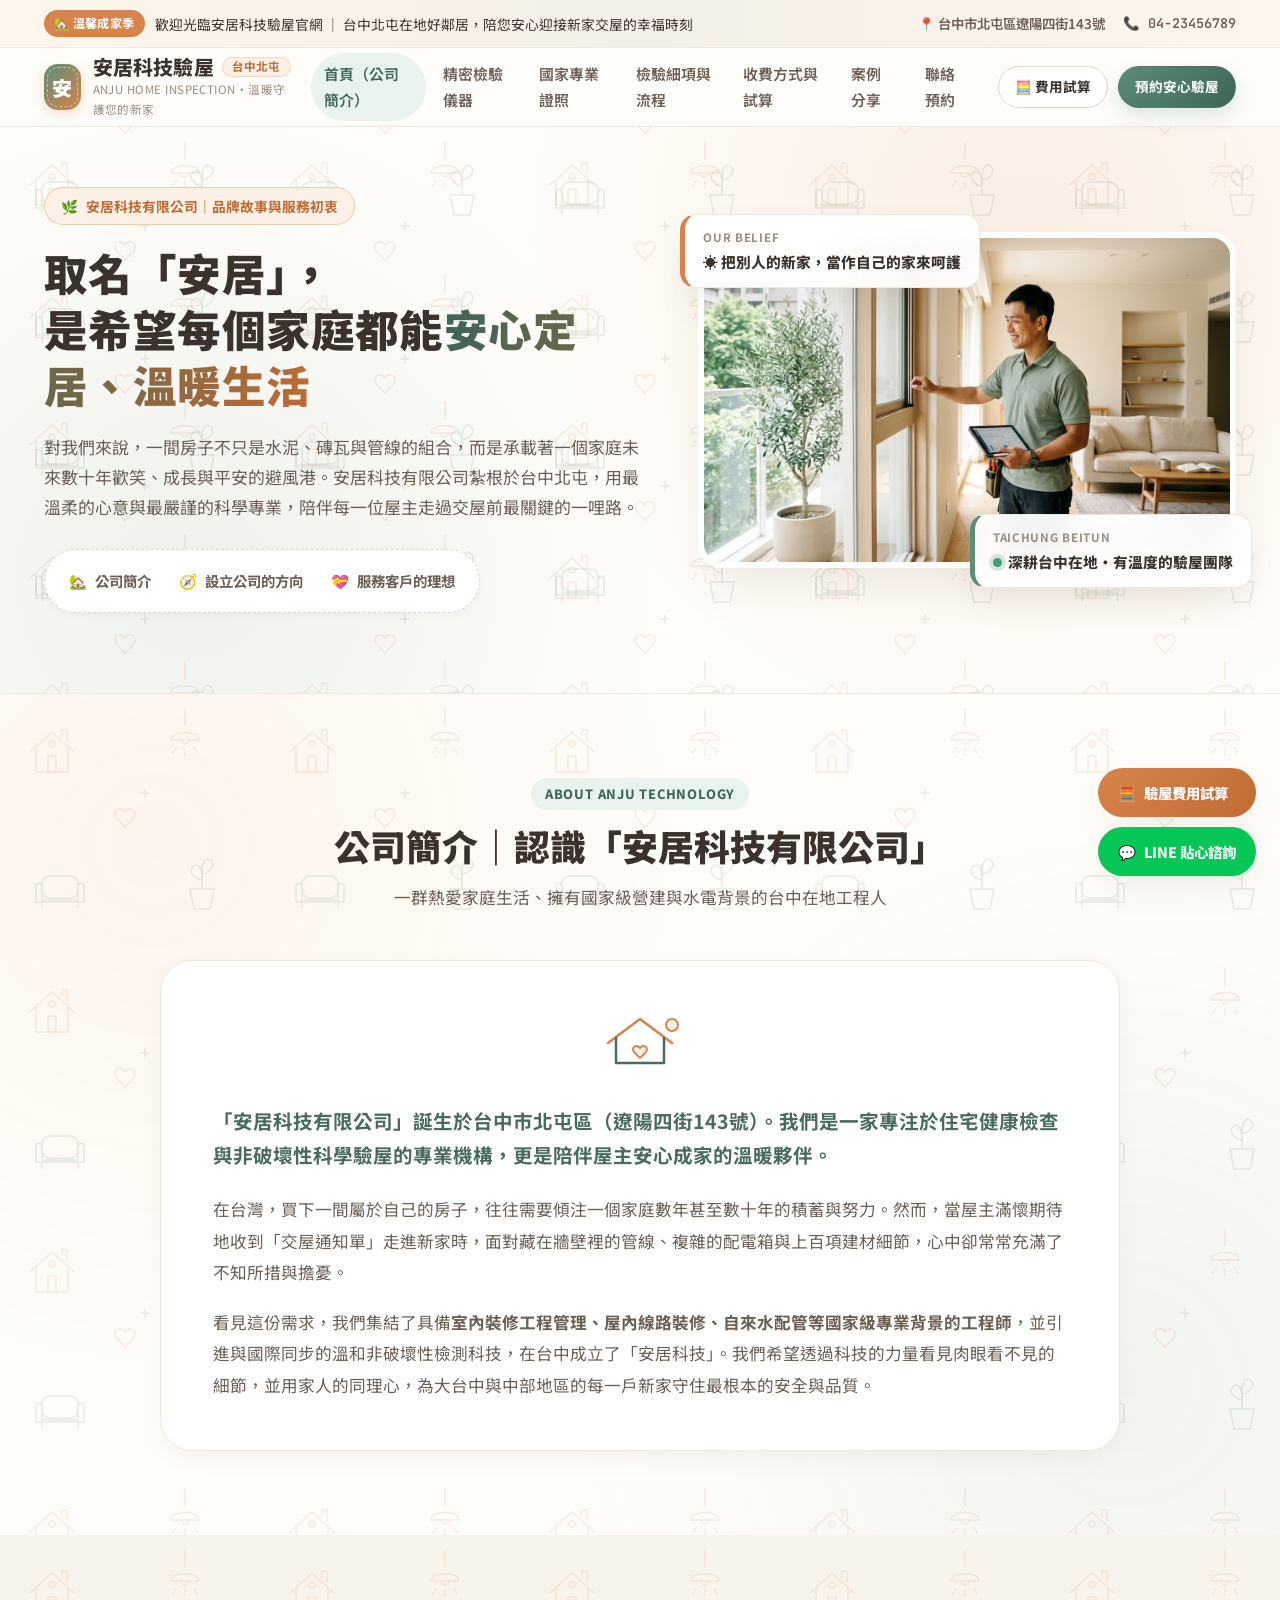
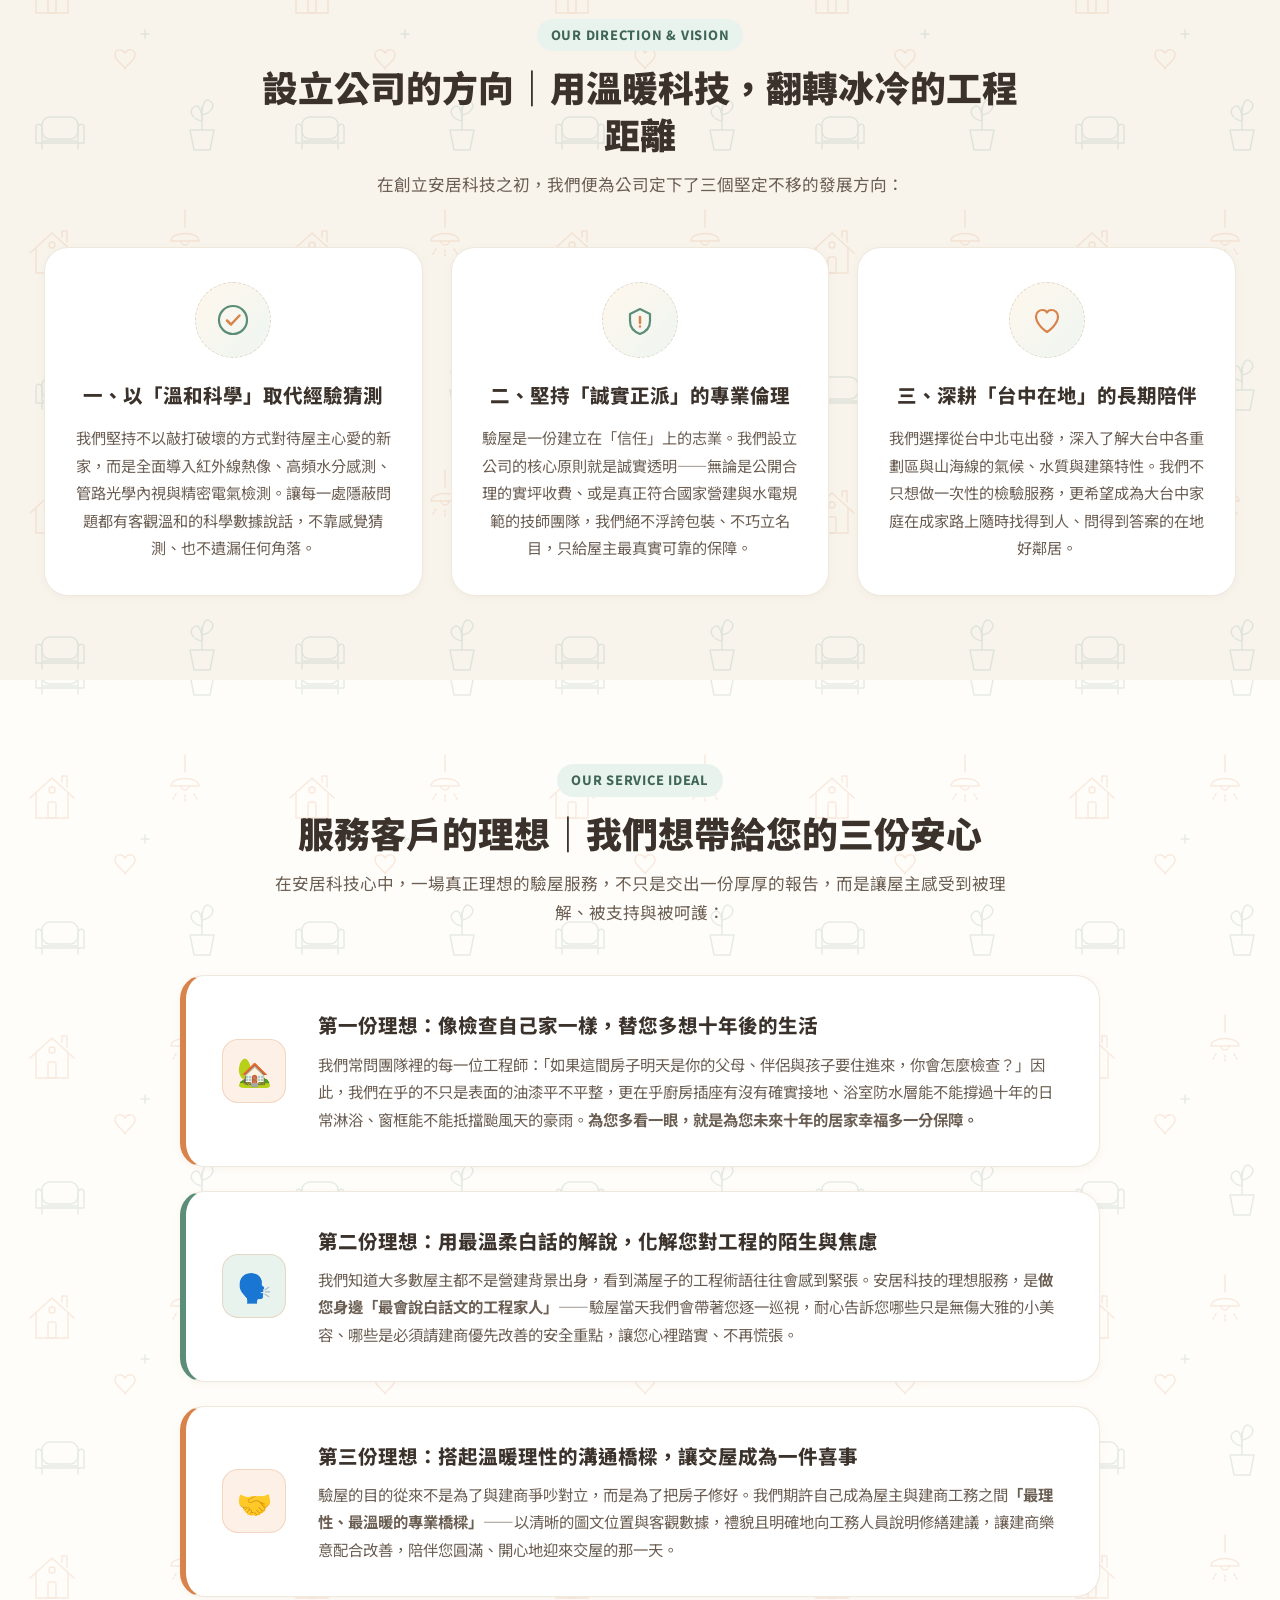
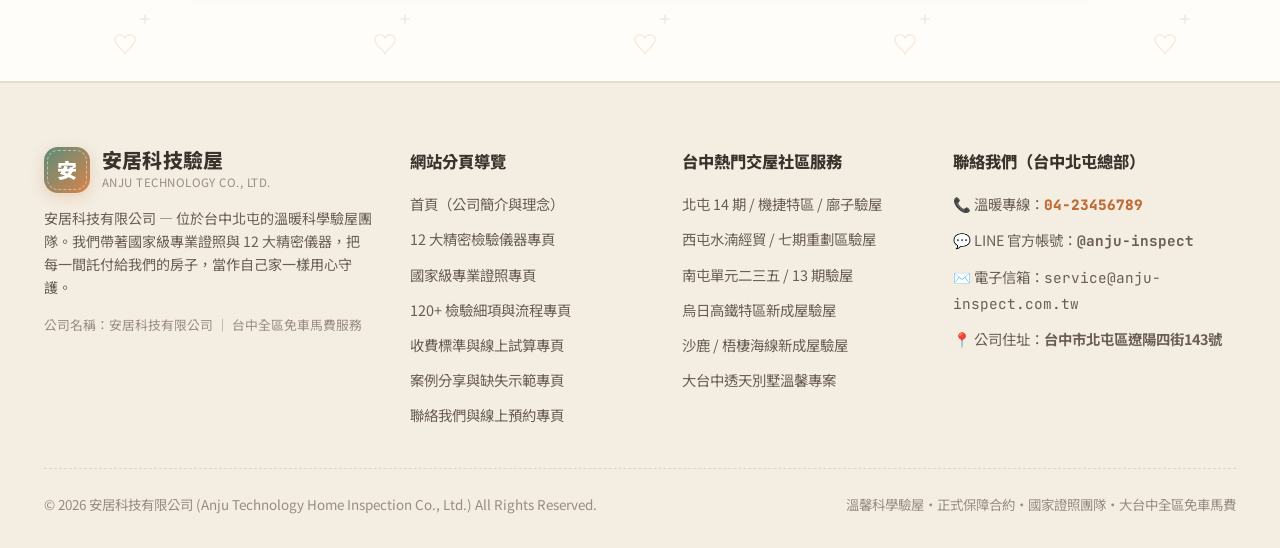
==== commit d67f45a9: "feat(home): 首頁專注呈現公司簡介、設立公司的方向與服務客戶的理想" ====
--- a/index.html
+++ b/index.html
@@ -3,9 +3,9 @@
 <head>
   <meta charset="UTF-8" />
   <meta name="viewport" content="width=device-width, initial-scale=1.0" />
-  <title>安居科技驗屋｜安居科技有限公司 — 溫暖守護您在台中的每一座新家</title>
-  <meta name="description" content="安居科技驗屋（安居科技有限公司）位於台中市北屯區遼陽四街143號，以對待家人般的細膩心意，結合國家級乙級裝修與水電證照團隊、12大非破壞性檢測儀器，陪您安心迎接新家交屋的幸福時刻。" />
-  <meta name="keywords" content="台中驗屋, 北屯驗屋, 安居科技驗屋, 安居科技有限公司, 驗屋公司推薦, 台中驗屋收費, 預售屋驗屋, 新成屋驗屋, 透天驗屋" />
+  <title>安居科技驗屋｜安居科技有限公司 — 公司簡介・創立方向與服務理想</title>
+  <meta name="description" content="安居科技驗屋（安居科技有限公司）位於台中市北屯區遼陽四街143號。認識我們的公司簡介、設立公司的初衷方向，以及「把每一座新家當成自己家呵護」的客戶服務理想。" />
+  <meta name="keywords" content="安居科技驗屋, 安居科技有限公司, 台中驗屋, 北屯驗屋, 驗屋公司簡介, 居家驗屋理念" />
 
   <!-- Google Fonts: Noto Sans TC & JetBrains Mono -->
   <link rel="preconnect" href="https://fonts.googleapis.com" />
@@ -15,13 +15,13 @@
   <!-- Main Stylesheet -->
   <link rel="stylesheet" href="styles.css" />
 
-  <!-- Structured Data (JSON-LD) for Local SEO in Taichung -->
+  <!-- Structured Data (JSON-LD) -->
   <script type="application/ld+json">
   {
     "@context": "https://schema.org",
     "@type": "ProfessionalService",
     "name": "安居科技驗屋｜安居科技有限公司",
-    "description": "台中北屯在地溫馨專業驗屋團隊，配備紅外線熱像儀、工業用內視鏡等12大精密檢驗儀器與國家級技術士證照工程師，像照顧自己家一樣替屋主把關。",
+    "description": "台中北屯在地溫馨科學驗屋團隊，以對待家人般的細膩心意，結合國家級證照與溫和科學儀器，守護每一座新家。",
     "areaServed": ["台中市", "彰化縣", "南投縣", "苗栗縣"],
     "address": {
       "@type": "PostalAddress",
@@ -30,8 +30,7 @@
       "streetAddress": "遼陽四街143號",
       "addressCountry": "TW"
     },
-    "telephone": "+886-4-2345-6789",
-    "priceRange": "NT$9,900 - NT$28,000"
+    "telephone": "+886-4-2345-6789"
   }
   </script>
 </head>
@@ -44,12 +43,11 @@
     <div class="container top-promo-inner">
       <div class="promo-badges">
         <span class="promo-tag">🏡 溫馨成家季</span>
-        <span>提早 14 天預約享 <strong>早鳥 9 折優惠</strong> ｜ 鄰居相揪滿 3 戶享 <strong>團購幸福價</strong> ｜ 首波案例分享再折 <strong>$1,000</strong></span>
+        <span>歡迎光臨安居科技驗屋官網 ｜ 台中北屯在地好鄰居，陪您安心迎接新家交屋的幸福時刻</span>
       </div>
       <div class="promo-contact-quick">
-        <span>📍 台中北屯在地・全區免車馬費</span>
+        <span>📍 台中市北屯區遼陽四街143號</span>
         <a href="tel:0423456789" class="mono-num">📞 04-23456789</a>
-        <a href="contact.html">💬 LINE 貼心諮詢：@anju-inspect</a>
       </div>
     </div>
   </div>
@@ -71,7 +69,7 @@
       </a>
 
       <nav class="main-nav" id="mainNav" aria-label="主導覽列">
-        <a href="index.html" class="nav-link active">首頁</a>
+        <a href="index.html" class="nav-link active">首頁（公司簡介）</a>
         <a href="instruments.html" class="nav-link">精密檢驗儀器</a>
         <a href="certifications.html" class="nav-link">國家專業證照</a>
         <a href="process.html" class="nav-link">檢驗細項與流程</a>
@@ -89,84 +87,47 @@
   </header>
 
   <!-- =====================================================================
-       3. Hero Section (Warm, Sunlit, Cozy Home Atmosphere)
+       3. Hero Section — 溫暖品牌宣言
        ===================================================================== -->
   <section class="hero-section">
     <div class="container hero-grid">
       <div class="hero-content">
         <div class="eyebrow-badge">
           <span>🌿</span>
-          <span>安居科技有限公司｜像照顧自己家一樣，替您細心把關</span>
+          <span>安居科技有限公司｜品牌故事與服務初衷</span>
         </div>
         <h1 class="hero-title">
-          把每一座新家，<br />
-          當成<span class="highlight-gradient">自己家一樣溫柔呵護</span>
+          取名「安居」，<br />
+          是希望每個家庭都能<span class="highlight-gradient">安心定居、溫暖生活</span>
         </h1>
         <p class="hero-desc">
-          成家，是一輩子最幸福也最期待的事。我們明白您在交屋前的喜悅與小小忐忑——安居科技結合<strong>「國家級乙級裝修／水電證照團隊」</strong>與<strong>「12 大不傷裝潢的溫和科學儀器」</strong>，替您細細檢查每一扇窗、每一條管線與每一處插座，讓全家人住得長久、住得安心。
-        </p>
-
-        <div class="hero-checklist">
-          <div class="hero-check-item">
-            <span class="hero-check-icon">♥</span>
-            <span>紅外線熱像 ＋ 水分計，溫柔找出潛藏水氣</span>
-          </div>
-          <div class="hero-check-item">
-            <span class="hero-check-icon">♥</span>
-            <span>國家認證室裝乙級＆水電匠師，親切解說不敷衍</span>
-          </div>
-          <div class="hero-check-item">
-            <span class="hero-check-icon">♥</span>
-            <span>依室內實坪透明收費・驗屋滿意後再付尾款</span>
-          </div>
-          <div class="hero-check-item">
-            <span class="hero-check-icon">♥</span>
-            <span>全程陪伴您與建商工務溫和溝通、圓滿修繕</span>
-          </div>
-        </div>
-
-        <div class="hero-cta-group">
-          <a href="pricing.html" class="btn btn-amber btn-lg">🧮 10 秒試算新家驗屋費用</a>
-          <button type="button" class="btn btn-outline-light btn-lg js-open-report-modal">📖 預覽貼心圖文報告範本</button>
-        </div>
-
-        <div class="hero-metrics">
-          <div class="metric-box">
-            <div class="metric-val">120<span>+項</span></div>
-            <div class="metric-label">全屋細膩呵護查驗</div>
-          </div>
-          <div class="metric-box">
-            <div class="metric-val">12<span>大類</span></div>
-            <div class="metric-label">非破壞性溫和科學儀器</div>
-          </div>
-          <div class="metric-box">
-            <div class="metric-val">3~6<span>位</span></div>
-            <div class="metric-label">專職師資貼心隨行</div>
-          </div>
-          <div class="metric-box">
-            <div class="metric-val">48<span>hr內</span></div>
-            <div class="metric-label">交付好讀易懂圖文報告</div>
-          </div>
+          對我們來說，一間房子不只是水泥、磚瓦與管線的組合，而是承載著一個家庭未來數十年歡笑、成長與平安的避風港。安居科技有限公司紮根於台中北屯，用最溫柔的心意與最嚴謹的科學專業，陪伴每一位屋主走過交屋前最關鍵的一哩路。
+        </p>
+
+        <div class="cozy-illustration-strip" style="margin: 24px 0 0; justify-content: flex-start; width: fit-content;">
+          <div class="cozy-illo-item">🏡 <span>公司簡介</span></div>
+          <div class="cozy-illo-item">🧭 <span>設立公司的方向</span></div>
+          <div class="cozy-illo-item">💝 <span>服務客戶的理想</span></div>
         </div>
       </div>
 
       <div class="hero-visual-wrap">
         <div class="hud-card hud-top-left">
-          <div class="hud-title">COZY & SAFE HOME CHECK</div>
+          <div class="hud-title">OUR BELIEF</div>
           <div class="hud-value">
-            <span>☀️ 窗邊防滲水與居家環境溫暖把關</span>
+            <span>☀️ 把別人的新家，當作自己的家來呵護</span>
           </div>
         </div>
 
         <div class="hero-image-frame">
-          <img src="assets/hero-warm-home.jpg" alt="安居科技驗屋工程師於溫暖明亮的新成屋中，微笑手持平板替屋主細心檢查窗框與居家品質" />
+          <img src="assets/hero-warm-home.jpg" alt="安居科技驗屋工程師於溫暖明亮的新成屋中，微笑替屋主細心守護居家品質" />
         </div>
 
         <div class="hud-card hud-bottom-right">
-          <div class="hud-title">YOUR TRUSTED NEIGHBOR IN TAICHUNG</div>
+          <div class="hud-title">TAICHUNG BEITUN</div>
           <div class="hud-value">
             <span class="pulse-dot"></span>
-            <span>台中北屯在地團隊・陪您安心迎接新生活</span>
+            <span>深耕台中在地・有溫度的驗屋團隊</span>
           </div>
         </div>
       </div>
@@ -174,164 +135,154 @@
   </section>
 
   <!-- =====================================================================
-       4. Six Dedicated Subpage Portals (六大溫馨專區快速導覽)
-       ===================================================================== -->
-  <section class="section bg-light-grid" id="why-anju">
-    <div class="container">
-      <!-- Cute Cozy Home Illustration Strip -->
-      <div class="cozy-illustration-strip" aria-hidden="true">
-        <div class="cozy-illo-item">🏡 <span>用愛守護屋簷下</span></div>
-        <div class="cozy-illo-item">🌱 <span>不傷裝潢溫和檢測</span></div>
-        <div class="cozy-illo-item">💡 <span>用電安全最放心</span></div>
-        <div class="cozy-illo-item">☕ <span>屋主輕鬆喝杯咖啡等交屋</span></div>
-      </div>
-
-      <div class="section-header">
-        <span class="section-tag">WARM & PROFESSIONAL CARE</span>
-        <h2 class="section-title">為什麼台中屋主都喜歡找「安居科技」？</h2>
-        <p class="section-desc">
-          我們知道，對您而言這不只是一間房子，而是未來數十年與家人共度日常的溫暖避風港。歡迎點選下方各專屬分頁，認識我們的用心：
-        </p>
-      </div>
-
-      <div class="portal-cards-grid" style="margin-bottom:48px;">
-        <a href="instruments.html" class="portal-card">
-          <div>
-            <div class="value-icon">🔬</div>
-            <h3 style="font-size:1.2rem; font-weight:800; margin-bottom:8px;">12 大精密檢驗儀器專頁</h3>
-            <p style="font-size:0.92rem; color:var(--text-secondary);">
-              採用完全不傷害牆面與木作的「非破壞性科學儀器」——紅外線熱像儀、高頻水分計、雙鏡頭內視鏡，溫柔找出肉眼看不見的小瑕疵。
-            </p>
-          </div>
-          <span class="portal-card-link">認識我們的【檢驗儀器】 ➔</span>
-        </a>
-
-        <a href="certifications.html" class="portal-card">
-          <div>
-            <div class="value-icon">📜</div>
-            <h3 style="font-size:1.2rem; font-weight:800; margin-bottom:8px;">國家級專業證照專頁</h3>
-            <p style="font-size:0.92rem; color:var(--text-secondary);">
-              誠實透明最令人放心！團隊由勞動部「建築物室內裝修工程管理乙級」、「室內配線」、「自來水管配管」等真正懂房子的國家技術士親自把關。
-            </p>
-          </div>
-          <span class="portal-card-link">查看團隊【國家專業證照】 ➔</span>
-        </a>
-
-        <a href="process.html" class="portal-card">
-          <div>
-            <div class="value-icon">📋</div>
-            <h3 style="font-size:1.2rem; font-weight:800; margin-bottom:8px;">120+ 檢驗細項與流程專頁</h3>
-            <p style="font-size:0.92rem; color:var(--text-secondary);">
-              從客廳地磚、臥室窗框、浴室排水到廚房用電，120+ 項細節逐一呵護檢查；並由工程師親切帶看解說，讓第一次買房的您也完全聽得懂。
-            </p>
-          </div>
-          <span class="portal-card-link">了解【檢驗細項與貼心流程】 ➔</span>
-        </a>
-
-        <a href="pricing.html" class="portal-card">
-          <div>
-            <div class="value-icon">🧮</div>
-            <h3 style="font-size:1.2rem; font-weight:800; margin-bottom:8px;">收費方式與線上試算專頁</h3>
-            <p style="font-size:0.92rem; color:var(--text-secondary);">
-              只算實際居住的「主建物＋陽台」坪數，不把公設車位算進來！提供線上 10 秒試算器、提早 14 天早鳥 9 折與好鄰居揪團優惠。
-            </p>
-          </div>
-          <span class="portal-card-link">前往【收費方式與線上試算】 ➔</span>
-        </a>
-
-        <a href="cases.html" class="portal-card">
-          <div>
-            <div class="value-icon">📸</div>
-            <h3 style="font-size:1.2rem; font-weight:800; margin-bottom:8px;">案例分享與報告範本專頁</h3>
-            <p style="font-size:0.92rem; color:var(--text-secondary);">
-              看看我們如何替屋主省下數萬元的事後裝潢修繕費！現正舉辦「台中首波屋主案例溫馨分享・現折 $1,000」回饋活動。
-            </p>
-          </div>
-          <span class="portal-card-link">瀏覽【案例分享與報告範本】 ➔</span>
-        </a>
-
-        <a href="contact.html" class="portal-card">
-          <div>
-            <div class="value-icon">📍</div>
-            <h3 style="font-size:1.2rem; font-weight:800; margin-bottom:8px;">聯絡我們與台中預約專頁</h3>
-            <p style="font-size:0.92rem; color:var(--text-secondary);">
-              我們就在台中市北屯區遼陽四街143號！大台中全區免收車馬費，隨時歡迎加 LINE 傳格局圖給我們，免費幫您精算坪數與解答疑問。
-            </p>
-          </div>
-          <span class="portal-card-link">前往【聯絡我們與線上預約】 ➔</span>
-        </a>
-      </div>
-
-      <!-- Comparison Box: 自行驗屋 vs 安居科技驗屋 -->
-      <div class="vs-comparison-box">
-        <div class="vs-grid">
-          <div class="vs-col vs-col-traditional">
-            <div class="vs-col-header" style="color:var(--text-secondary);">
-              <span>💭</span>
-              <span>屋主自己看屋 ／ 只請裝潢統包順便看一眼</span>
-            </div>
-            <ul class="vs-list" style="color:var(--text-secondary);">
-              <li>🔸 <strong>只能看到表面小刮痕：</strong>看得見油漆髒污，卻看不見牆壁裡面的微滲水與電箱線徑安不安全。</li>
-              <li>🔸 <strong>手邊沒有專業檢測工具：</strong>拿彈珠滾地板、拿手機充電器試插座，很難測出漏電斷路器與排水管深處有沒有塞住。</li>
-              <li>🔸 <strong>面對建商工務容易緊張：</strong>當工務說「這都是正常的」，屋主往往不知道該如何溫和又堅定地爭取應有修繕。</li>
-              <li>🔸 <strong>紀錄零散容易忘記：</strong>自己貼紙膠帶沒有編號與照片對照，複驗時常常忘了當初哪裡有問題。</li>
-            </ul>
-          </div>
-
-          <div class="vs-col vs-col-anju">
-            <div class="vs-col-header" style="color:var(--brand-teal-dark);">
-              <span>🏡</span>
-              <span>交給安居科技驗屋（像懂工程的家人陪您一起驗）</span>
-            </div>
-            <ul class="vs-list">
-              <li>🌿 <strong>溫和三合一科學抓漏：</strong>窗框灑水測試 ＋ 紅外線熱像儀 ＋ 高頻水分計，不傷牆面就能找出隱密滲水點。</li>
-              <li>🌿 <strong>守護全家人的水電安全：</strong>細心檢查總配電盤、每個插座接地與 5 米深排水管內視鏡，住進來後不再煩惱跳電或淹水。</li>
-              <li>🌿 <strong>幫您跟建商好好溝通：</strong>我們的工程師親切有禮、熟悉法規，現場陪您與工務主任和平溝通修繕方式，氣氛融洽不傷和氣。</li>
-              <li>🌿 <strong>48hr 貼心圖文精裝報告：</strong>清楚標註平面圖位置與改善建議，從初驗到複驗，我們一直都在線上陪著您。</li>
-            </ul>
-          </div>
-        </div>
-      </div>
-    </div>
-  </section>
-
-  <!-- =====================================================================
-       5. Featured Instruments Preview on Homepage
-       ===================================================================== -->
-  <section class="section section-subtle">
+       4. 第一部分：公司簡介 (Company Profile)
+       ===================================================================== -->
+  <section class="section bg-light-grid" id="about-company">
     <div class="container">
       <div class="section-header">
-        <span class="section-tag">GENTLE & PRECISE EQUIPMENT</span>
-        <h2 class="section-title">呵護新家的秘密武器：精選科學儀器</h2>
+        <span class="section-tag">ABOUT ANJU TECHNOLOGY</span>
+        <h2 class="section-title">公司簡介｜認識「安居科技有限公司」</h2>
         <p class="section-desc">
-          我們使用完全不傷裝潢的非破壞性檢測儀器，為您的新家做最溫柔、最徹底的健康檢查（完整 12 大儀器請見<a href="instruments.html" style="color:var(--brand-amber-hover); font-weight:800; text-decoration:underline;">精密檢驗儀器專頁</a>）：
-        </p>
-      </div>
-
-      <div class="instruments-grid" id="homeInstrumentsPreviewGrid"></div>
-
-      <div style="text-align:center; margin-top:36px;">
-        <a href="instruments.html" class="btn btn-primary btn-lg">🔬 認識全部 12 大檢驗儀器 ➔</a>
+          一群熱愛家庭生活、擁有國家級營建與水電背景的台中在地工程人
+        </p>
+      </div>
+
+      <div class="story-card">
+        <!-- Subtle Top Illustration SVG -->
+        <div style="text-align:center; margin-bottom:24px;" aria-hidden="true">
+          <svg width="96" height="64" viewBox="0 0 96 64" fill="none" xmlns="http://www.w3.org/2000/svg" style="margin:0 auto;">
+            <path d="M16 34L48 10L80 34" stroke="#D8834B" stroke-width="2.5" stroke-linecap="round" stroke-linejoin="round"/>
+            <path d="M24 29V54H72V29" stroke="#486B5C" stroke-width="2.5" stroke-linecap="round" stroke-linejoin="round"/>
+            <path d="M48 39C46 36 41 36.5 41 40.5C41 44 48 47.5 48 49.5C48 47.5 55 44 55 40.5C55 36.5 50 36 48 39Z" fill="#FDF0E6" stroke="#D8834B" stroke-width="2"/>
+            <circle cx="80" cy="16" r="6" fill="#FDF0E6" stroke="#D8834B" stroke-width="2"/>
+          </svg>
+        </div>
+
+        <p class="story-lead">
+          「安居科技有限公司」誕生於台中市北屯區（遼陽四街143號）。我們是一家專注於住宅健康檢查與非破壞性科學驗屋的專業機構，更是陪伴屋主安心成家的溫暖夥伴。
+        </p>
+        <p class="story-text">
+          在台灣，買下一間屬於自己的房子，往往需要傾注一個家庭數年甚至數十年的積蓄與努力。然而，當屋主滿懷期待地收到「交屋通知單」走進新家時，面對藏在牆壁裡的管線、複雜的配電箱與上百項建材細節，心中卻常常充滿了不知所措與擔憂。
+        </p>
+        <p class="story-text" style="margin-bottom:0;">
+          看見這份需求，我們集結了具備<strong>室內裝修工程管理、屋內線路裝修、自來水配管等國家級專業背景的工程師</strong>，並引進與國際同步的溫和非破壞性檢測科技，在台中成立了「安居科技」。我們希望透過科技的力量看見肉眼看不見的細節，並用家人的同理心，為大台中與中部地區的每一戶新家守住最根本的安全與品質。
+        </p>
       </div>
     </div>
   </section>
 
   <!-- =====================================================================
-       6. Homepage Bottom CTA Banner
-       ===================================================================== -->
-  <section class="section">
+       5. 第二部分：設立公司的方向與初衷 (Our Founding Direction & Vision)
+       ===================================================================== -->
+  <section class="section section-subtle" id="company-direction">
     <div class="container">
-      <div class="subpage-cta-banner" style="margin-top:0;">
-        <div>
-          <span class="eyebrow-badge" style="margin-bottom:10px;">🏡 歡迎光臨我們在台中北屯的溫暖團隊</span>
-          <h2 style="font-size:1.75rem; font-weight:900; margin-bottom:8px;">即將交屋了嗎？讓安居陪您安心住進新家</h2>
-          <p style="font-size:0.98rem; max-width:680px;">
-            提早 14 天預約享 <strong>早鳥 9 折優惠</strong>，願意與我們匿名分享驗屋小故事再折 <strong>NT$ 1,000</strong>！歡迎先在線上試算看看您的坪數費用。
+      <div class="section-header">
+        <span class="section-tag">OUR DIRECTION & VISION</span>
+        <h2 class="section-title">設立公司的方向｜用溫暖科技，翻轉冰冷的工程距離</h2>
+        <p class="section-desc">
+          在創立安居科技之初，我們便為公司定下了三個堅定不移的發展方向：
+        </p>
+      </div>
+
+      <div class="vision-pillars-grid">
+        <!-- Direction 1 -->
+        <div class="vision-pillar-card">
+          <div class="vision-illo-circle" aria-hidden="true">
+            <svg width="38" height="38" viewBox="0 0 38 38" fill="none" xmlns="http://www.w3.org/2000/svg">
+              <circle cx="19" cy="19" r="14" stroke="#5C8D79" stroke-width="2.2"/>
+              <path d="M13 19.5L17 23.5L25.5 14.5" stroke="#D8834B" stroke-width="2.5" stroke-linecap="round" stroke-linejoin="round"/>
+            </svg>
+          </div>
+          <h3 style="font-size:1.22rem; font-weight:800; margin-bottom:12px; color:var(--text-primary);">
+            一、以「溫和科學」取代經驗猜測
+          </h3>
+          <p style="font-size:0.95rem; color:var(--text-secondary); line-height:1.8;">
+            我們堅持不以敲打破壞的方式對待屋主心愛的新家，而是全面導入紅外線熱像、高頻水分感測、管路光學內視與精密電氣檢測。讓每一處隱蔽問題都有客觀溫和的科學數據說話，不靠感覺猜測、也不遺漏任何角落。
           </p>
         </div>
-        <div style="display:flex; gap:14px; flex-wrap:wrap;">
-          <a href="pricing.html" class="btn btn-amber btn-lg">🧮 線上試算新家驗屋費用</a>
-          <a href="contact.html" class="btn btn-line btn-lg">💬 加 LINE 與我們聊聊</a>
+
+        <!-- Direction 2 -->
+        <div class="vision-pillar-card">
+          <div class="vision-illo-circle" aria-hidden="true">
+            <svg width="38" height="38" viewBox="0 0 38 38" fill="none" xmlns="http://www.w3.org/2000/svg">
+              <path d="M19 8L29 13V20C29 26.5 24.5 31 19 33C13.5 31 9 26.5 9 20V13L19 8Z" stroke="#5C8D79" stroke-width="2.2" stroke-linejoin="round"/>
+              <path d="M19 16V22M19 25.5H19.02" stroke="#D8834B" stroke-width="2.5" stroke-linecap="round"/>
+            </svg>
+          </div>
+          <h3 style="font-size:1.22rem; font-weight:800; margin-bottom:12px; color:var(--text-primary);">
+            二、堅持「誠實正派」的專業倫理
+          </h3>
+          <p style="font-size:0.95rem; color:var(--text-secondary); line-height:1.8;">
+            驗屋是一份建立在「信任」上的志業。我們設立公司的核心原則就是誠實透明——無論是公開合理的實坪收費、或是真正符合國家營建與水電規範的技師團隊，我們絕不浮誇包裝、不巧立名目，只給屋主最真實可靠的保障。
+          </p>
+        </div>
+
+        <!-- Direction 3 -->
+        <div class="vision-pillar-card">
+          <div class="vision-illo-circle" aria-hidden="true">
+            <svg width="38" height="38" viewBox="0 0 38 38" fill="none" xmlns="http://www.w3.org/2000/svg">
+              <path d="M19 31C19 31 8 24 8 15.5C8 11.5 11.2 9 14.5 9C16.8 9 18.4 10.2 19 11.5C19.6 10.2 21.2 9 23.5 9C26.8 9 30 11.5 30 15.5C30 24 19 31 19 31Z" stroke="#D8834B" stroke-width="2.2" stroke-linejoin="round"/>
+            </svg>
+          </div>
+          <h3 style="font-size:1.22rem; font-weight:800; margin-bottom:12px; color:var(--text-primary);">
+            三、深耕「台中在地」的長期陪伴
+          </h3>
+          <p style="font-size:0.95rem; color:var(--text-secondary); line-height:1.8;">
+            我們選擇從台中北屯出發，深入了解大台中各重劃區與山海線的氣候、水質與建築特性。我們不只想做一次性的檢驗服務，更希望成為大台中家庭在成家路上隨時找得到人、問得到答案的在地好鄰居。
+          </p>
+        </div>
+      </div>
+    </div>
+  </section>
+
+  <!-- =====================================================================
+       6. 第三部分：服務客戶的理想與承諾 (Our Ideal for Serving Clients)
+       ===================================================================== -->
+  <section class="section" id="service-ideal">
+    <div class="container">
+      <div class="section-header">
+        <span class="section-tag">OUR SERVICE IDEAL</span>
+        <h2 class="section-title">服務客戶的理想｜我們想帶給您的三份安心</h2>
+        <p class="section-desc">
+          在安居科技心中，一場真正理想的驗屋服務，不只是交出一份厚厚的報告，而是讓屋主感受到被理解、被支持與被呵護：
+        </p>
+      </div>
+
+      <div class="ideal-list-wrap">
+        <div class="ideal-row-card">
+          <div class="value-icon" style="margin-bottom:0; width:64px; height:64px; font-size:1.75rem;">🏡</div>
+          <div>
+            <h3 style="font-size:1.22rem; font-weight:800; margin-bottom:8px; color:var(--text-primary);">
+              第一份理想：像檢查自己家一樣，替您多想十年後的生活
+            </h3>
+            <p style="font-size:0.96rem; color:var(--text-secondary); line-height:1.8;">
+              我們常問團隊裡的每一位工程師：「如果這間房子明天是你的父母、伴侶與孩子要住進來，你會怎麼檢查？」因此，我們在乎的不只是表面的油漆平不平整，更在乎廚房插座有沒有確實接地、浴室防水層能不能撐過十年的日常淋浴、窗框能不能抵擋颱風天的豪雨。<strong>為您多看一眼，就是為您未來十年的居家幸福多一分保障。</strong>
+            </p>
+          </div>
+        </div>
+
+        <div class="ideal-row-card">
+          <div class="value-icon" style="margin-bottom:0; width:64px; height:64px; font-size:1.75rem; background:var(--brand-teal-light); color:var(--brand-teal-dark);">🗣️</div>
+          <div>
+            <h3 style="font-size:1.22rem; font-weight:800; margin-bottom:8px; color:var(--text-primary);">
+              第二份理想：用最溫柔白話的解說，化解您對工程的陌生與焦慮
+            </h3>
+            <p style="font-size:0.96rem; color:var(--text-secondary); line-height:1.8;">
+              我們知道大多數屋主都不是營建背景出身，看到滿屋子的工程術語往往會感到緊張。安居科技的理想服務，是<strong>做您身邊「最會說白話文的工程家人」</strong>——驗屋當天我們會帶著您逐一巡視，耐心告訴您哪些只是無傷大雅的小美容、哪些是必須請建商優先改善的安全重點，讓您心裡踏實、不再慌張。
+            </p>
+          </div>
+        </div>
+
+        <div class="ideal-row-card">
+          <div class="value-icon" style="margin-bottom:0; width:64px; height:64px; font-size:1.75rem;">🤝</div>
+          <div>
+            <h3 style="font-size:1.22rem; font-weight:800; margin-bottom:8px; color:var(--text-primary);">
+              第三份理想：搭起溫暖理性的溝通橋樑，讓交屋成為一件喜事
+            </h3>
+            <p style="font-size:0.96rem; color:var(--text-secondary); line-height:1.8;">
+              驗屋的目的從來不是為了與建商爭吵對立，而是為了把房子修好。我們期許自己成為屋主與建商工務之間<strong>「最理性、最溫暖的專業橋樑」</strong>——以清晰的圖文位置與客觀數據，禮貌且明確地向工務人員說明修繕建議，讓建商樂意配合改善，陪伴您圓滿、開心地迎來交屋的那一天。
+            </p>
+          </div>
         </div>
       </div>
     </div>
@@ -362,7 +313,7 @@
         <div class="footer-col">
           <h4>網站分頁導覽</h4>
           <ul class="footer-links">
-            <li><a href="index.html">首頁（認識安居科技）</a></li>
+            <li><a href="index.html">首頁（公司簡介與理念）</a></li>
             <li><a href="instruments.html">12 大精密檢驗儀器專頁</a></li>
             <li><a href="certifications.html">國家級專業證照專頁</a></li>
             <li><a href="process.html">120+ 檢驗細項與流程專頁</a></li>
@@ -401,55 +352,6 @@
       </div>
     </div>
   </footer>
-
-  <!-- Interactive Sample Inspection Report Modal -->
-  <div class="report-modal-backdrop" id="reportPreviewModal" role="dialog" aria-modal="true" aria-labelledby="reportModalTitle">
-    <div class="report-modal-dialog">
-      <div class="report-modal-header">
-        <div>
-          <h3 id="reportModalTitle" style="font-size:1.15rem; font-weight:800;">📖 安居科技有限公司｜貼心好讀版・驗屋缺失報告範本預覽</h3>
-          <span style="font-size:0.78rem; opacity:0.9;">驗屋後 24～48 小時內交付雲端高畫質版 ＋ 方便建商工務核對修繕之 PDF 總表</span>
-        </div>
-        <button type="button" class="report-modal-close" id="closeReportModalBtn" aria-label="關閉預覽">✕</button>
-      </div>
-      <div class="report-modal-body">
-        <div class="report-sheet">
-          <div class="report-sheet-top">
-            <div>
-              <div style="font-size:1.1rem; font-weight:900; color:var(--brand-navy);">【安居科技驗屋】新家健康檢查正式報告（節錄示範頁）</div>
-              <div class="mono-num" style="font-size:0.8rem; color:var(--text-muted);">報告編號：ANJU-TC-202611-SAMPLE ｜ 檢測區域：台中市北屯區（溫馨三房示範案）</div>
-            </div>
-            <span class="promo-tag" style="background:var(--status-danger);">初驗請建商協助修繕</span>
-          </div>
-
-          <div class="report-item-row">
-            <div>
-              <img src="assets/thermal-demo.jpg" alt="紅外線熱像儀滲水報告圖" style="border-radius:12px; height:190px; width:100%; object-fit:cover; border:2px solid var(--border-light);" />
-              <div class="mono-num" style="font-size:0.76rem; color:var(--text-muted); margin-top:6px;">
-                ▲ 儀器圖譜：FLIR 紅外線熱像儀顯示窗角異常低溫水氣區（21.4°C vs 正常牆面 25.2°C）
-              </div>
-            </div>
-            <div style="display:flex; flex-direction:column; justify-content:space-between; gap:8px; font-size:0.88rem;">
-              <div>
-                <span style="background:#FEE2E2; color:#991B1B; font-weight:800; padding:2px 8px; border-radius:99px; font-size:0.76rem;">缺失編號 #A-04｜防滲漏呵護檢查</span>
-                <h4 style="font-size:1.05rem; font-weight:800; margin-top:6px; color:var(--text-primary);">客廳落地窗右下角框體微滲水（牆內含水率偏高）</h4>
-              </div>
-              <div><strong>📍 房間位置：</strong>客廳南側落地窗右下角（距木地板預定高度 15cm 處）</div>
-              <div><strong>🔬 溫和檢測數據：</strong>陽台側灑水測試 15 分鐘後，熱像溫差達 <span class="mono-num" style="color:var(--status-danger); font-weight:800;">-3.8°C</span>，水分計實測牆內含水率達 <span class="mono-num" style="color:var(--status-danger); font-weight:800;">78.5%</span>（安全乾爽值應 &lt;18%）。</div>
-              <div style="background:#F2FAF6; border-left:3px solid var(--status-pass); padding:8px 10px; border-radius:8px; color:#275942;">
-                <strong>🛠️ 給建商工務的貼心修繕建議：</strong>煩請協助檢查鋁窗外框下緣塞水路與轉角矽利康是否未滿填，重新補強防水後，我們將於複驗時再次以熱像儀為屋主確認乾爽。
-              </div>
-            </div>
-          </div>
-
-          <div style="display:flex; align-items:center; justify-content:space-between; flex-wrap:wrap; gap:12px; padding-top:12px;">
-            <span style="font-size:0.84rem; color:var(--text-secondary);">💡 每份完整報告皆附「全屋平面圖位置貼紙編號」、「配電箱安全紀錄表」與「複驗安心簽認欄」。</span>
-            <a href="contact.html" class="btn btn-amber btn-sm">立即預約您的新家驗屋 ➔</a>
-          </div>
-        </div>
-      </div>
-    </div>
-  </div>
 
   <!-- Floating Quick Action Buttons -->
   <div class="floating-cta">
--- a/styles.css
+++ b/styles.css
@@ -714,6 +714,106 @@
   font-size: 0.9rem;
   font-weight: 700;
   color: var(--text-secondary);
+}
+
+/* Homepage Brand Story, Vision & Philosophy Layout */
+.story-card {
+  background: var(--bg-surface);
+  border: 1.5px solid var(--border-light);
+  border-radius: var(--radius-xl);
+  padding: 48px 52px;
+  box-shadow: var(--shadow-md);
+  max-width: 960px;
+  margin: 0 auto;
+  position: relative;
+}
+
+.story-lead {
+  font-size: 1.22rem;
+  font-weight: 700;
+  color: var(--brand-navy);
+  line-height: 1.75;
+  margin-bottom: 22px;
+}
+
+.story-text {
+  font-size: 1.04rem;
+  color: var(--text-secondary);
+  line-height: 1.9;
+  margin-bottom: 18px;
+}
+
+.vision-pillars-grid {
+  display: grid;
+  grid-template-columns: repeat(3, 1fr);
+  gap: 28px;
+  margin-top: 36px;
+}
+
+.vision-pillar-card {
+  background: var(--bg-surface);
+  border: 1.5px solid var(--border-light);
+  border-radius: var(--radius-lg);
+  padding: 34px 28px;
+  box-shadow: var(--shadow-sm);
+  text-align: center;
+  transition: transform var(--transition-smooth), box-shadow var(--transition-smooth);
+}
+
+.vision-pillar-card:hover {
+  transform: translateY(-4px);
+  box-shadow: var(--shadow-lg);
+  border-color: var(--brand-amber);
+}
+
+.vision-illo-circle {
+  width: 76px;
+  height: 76px;
+  margin: 0 auto 20px;
+  border-radius: 50%;
+  background: linear-gradient(135deg, #FFF7EC 0%, #EEF6F2 100%);
+  border: 1.5px dashed var(--border-strong);
+  display: flex;
+  align-items: center;
+  justify-content: center;
+}
+
+.ideal-list-wrap {
+  max-width: 920px;
+  margin: 0 auto;
+  display: flex;
+  flex-direction: column;
+  gap: 24px;
+}
+
+.ideal-row-card {
+  background: var(--bg-surface);
+  border: 1.5px solid var(--border-light);
+  border-left: 6px solid var(--brand-amber);
+  border-radius: var(--radius-lg);
+  padding: 32px 36px;
+  box-shadow: var(--shadow-sm);
+  display: grid;
+  grid-template-columns: 72px 1fr;
+  gap: 24px;
+  align-items: center;
+}
+
+.ideal-row-card:nth-child(2) {
+  border-left-color: var(--brand-teal);
+}
+
+@media (max-width: 960px) {
+  .vision-pillars-grid {
+    grid-template-columns: 1fr;
+  }
+  .story-card {
+    padding: 32px 24px;
+  }
+  .ideal-row-card {
+    grid-template-columns: 1fr;
+    padding: 24px;
+  }
 }
 
 /* ==========================================================================
